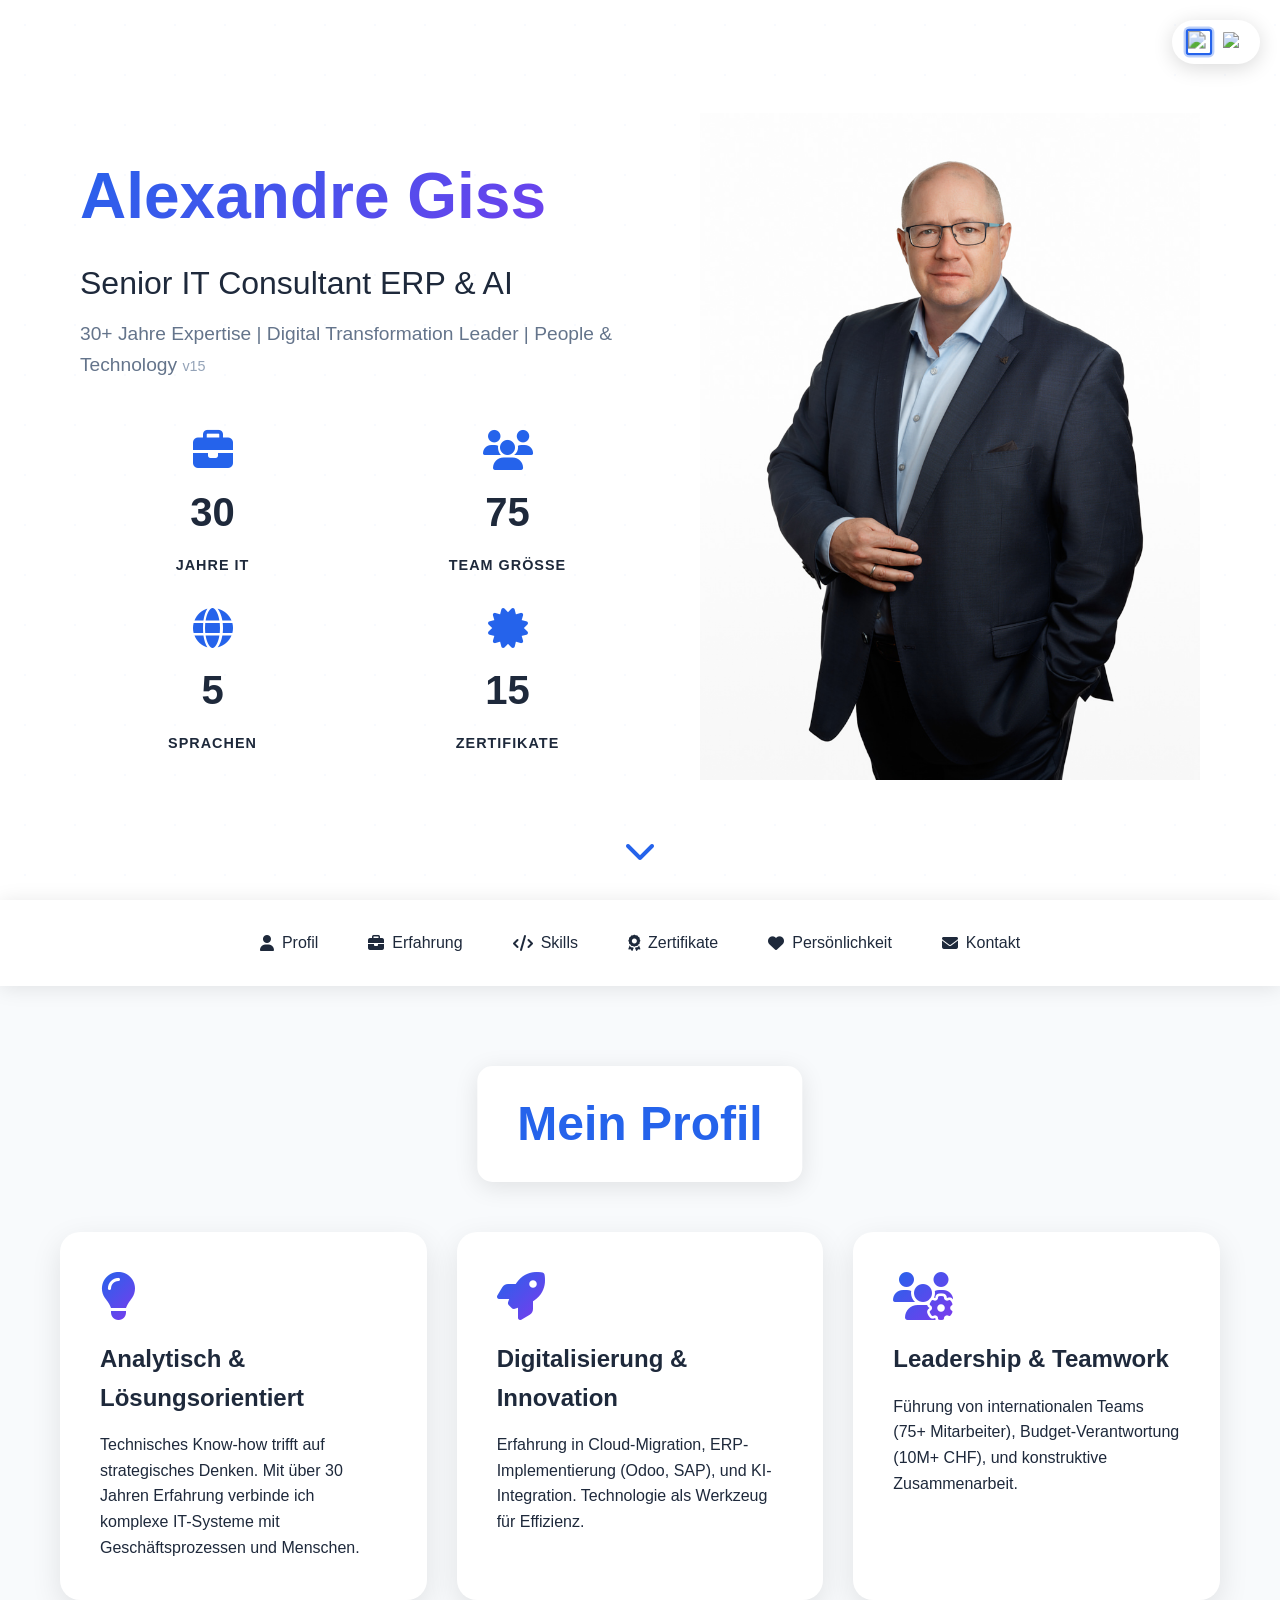
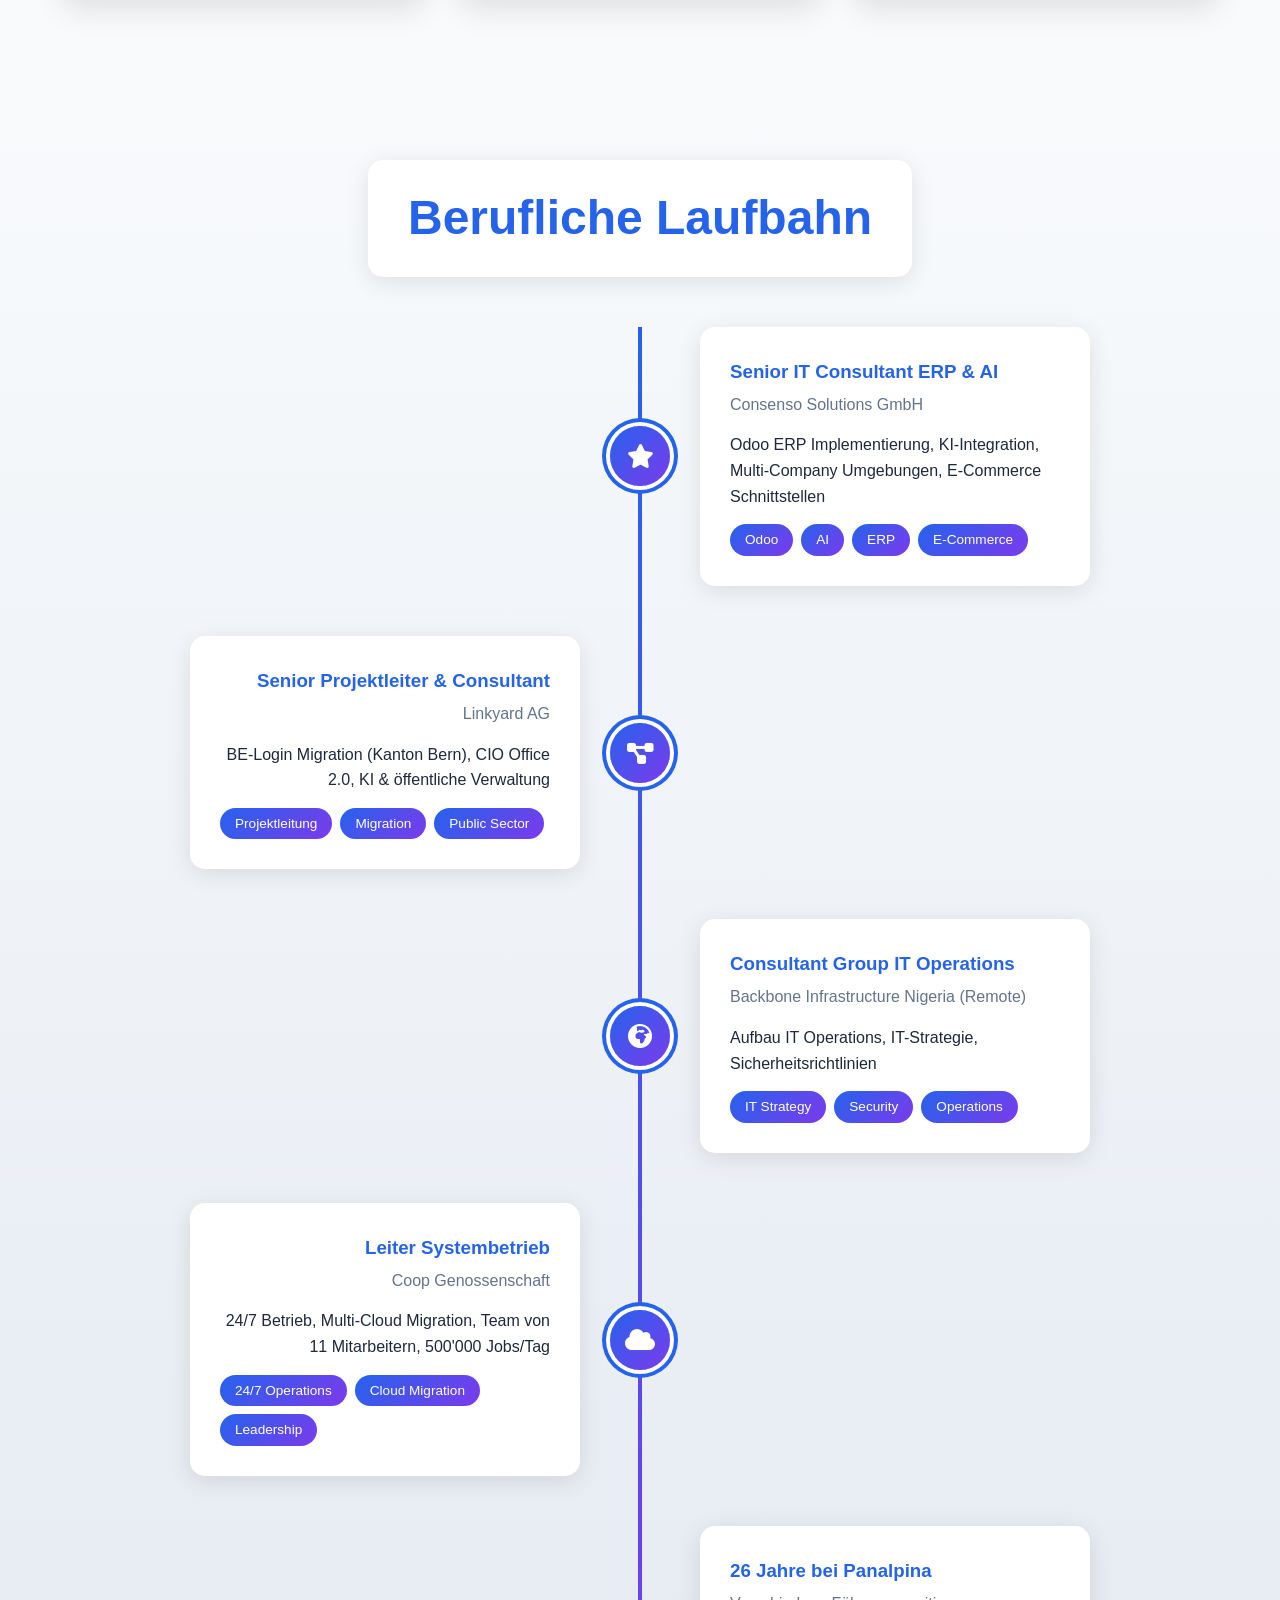
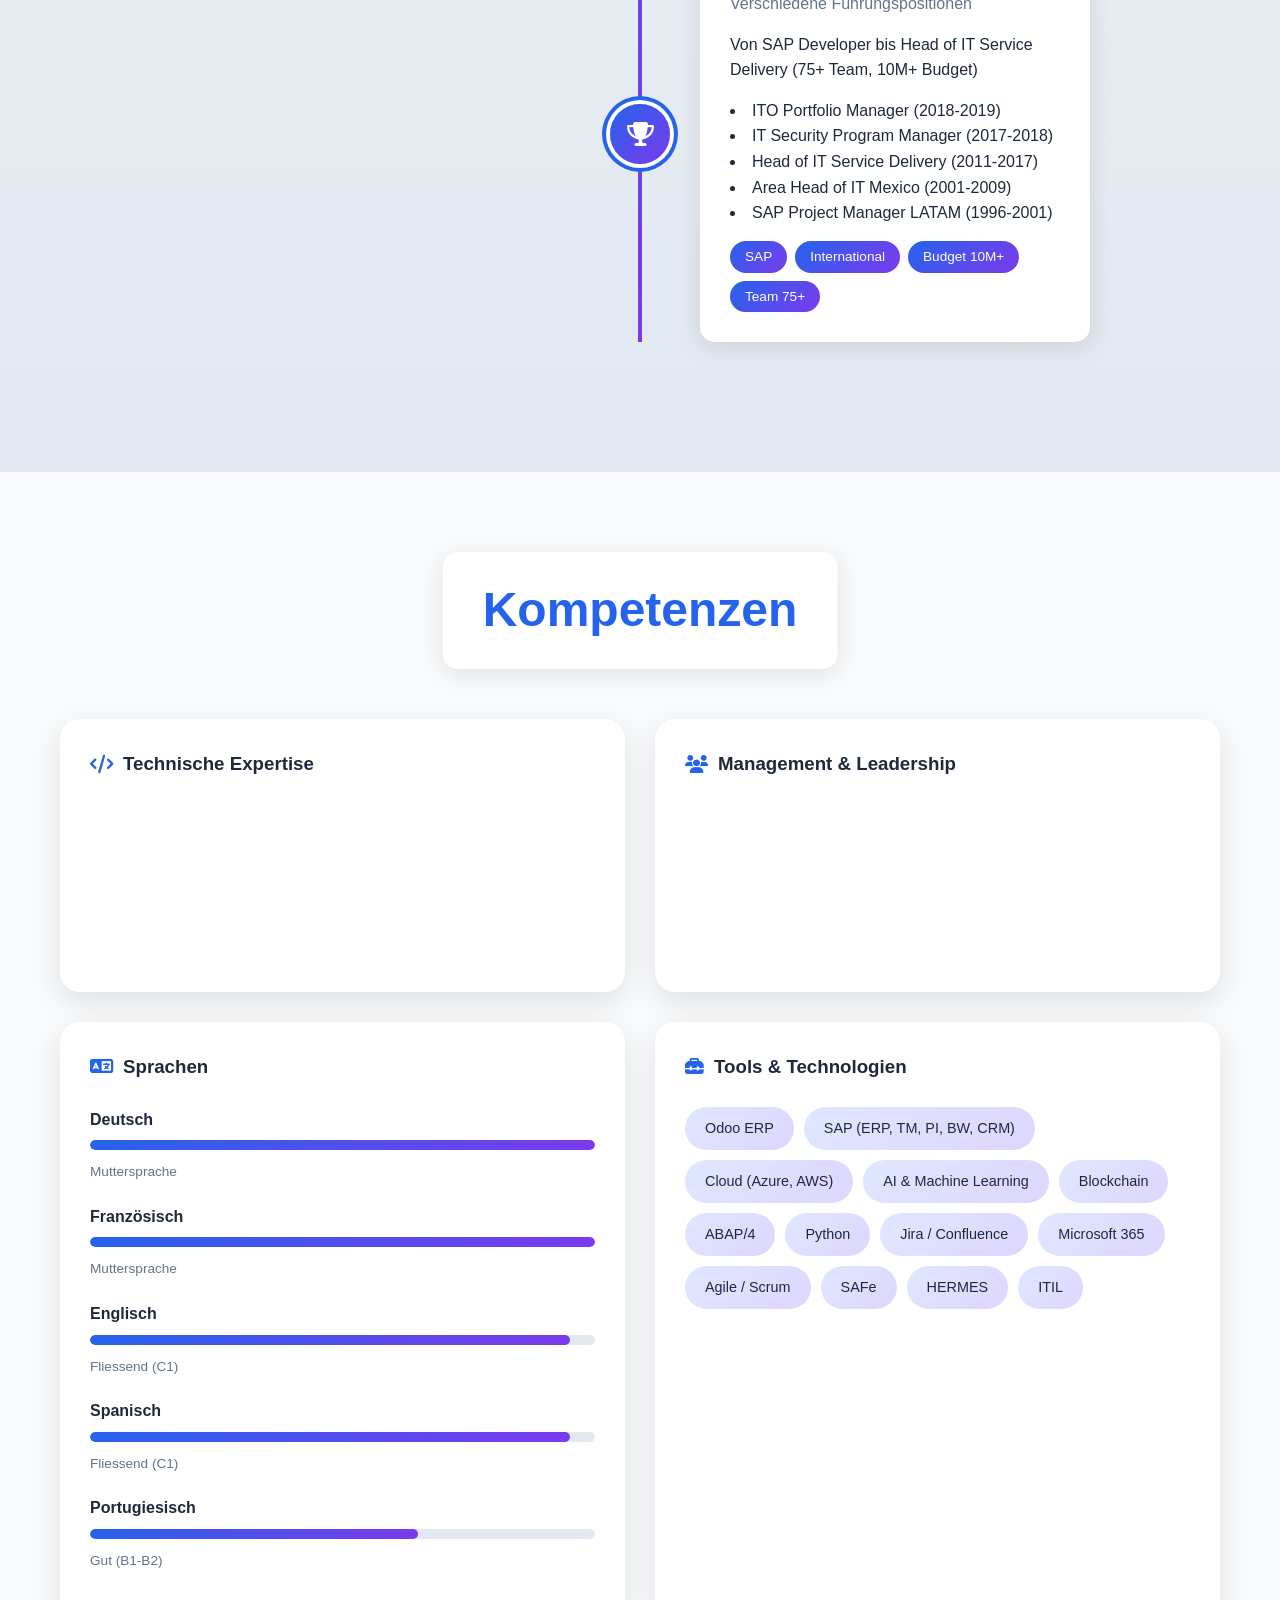
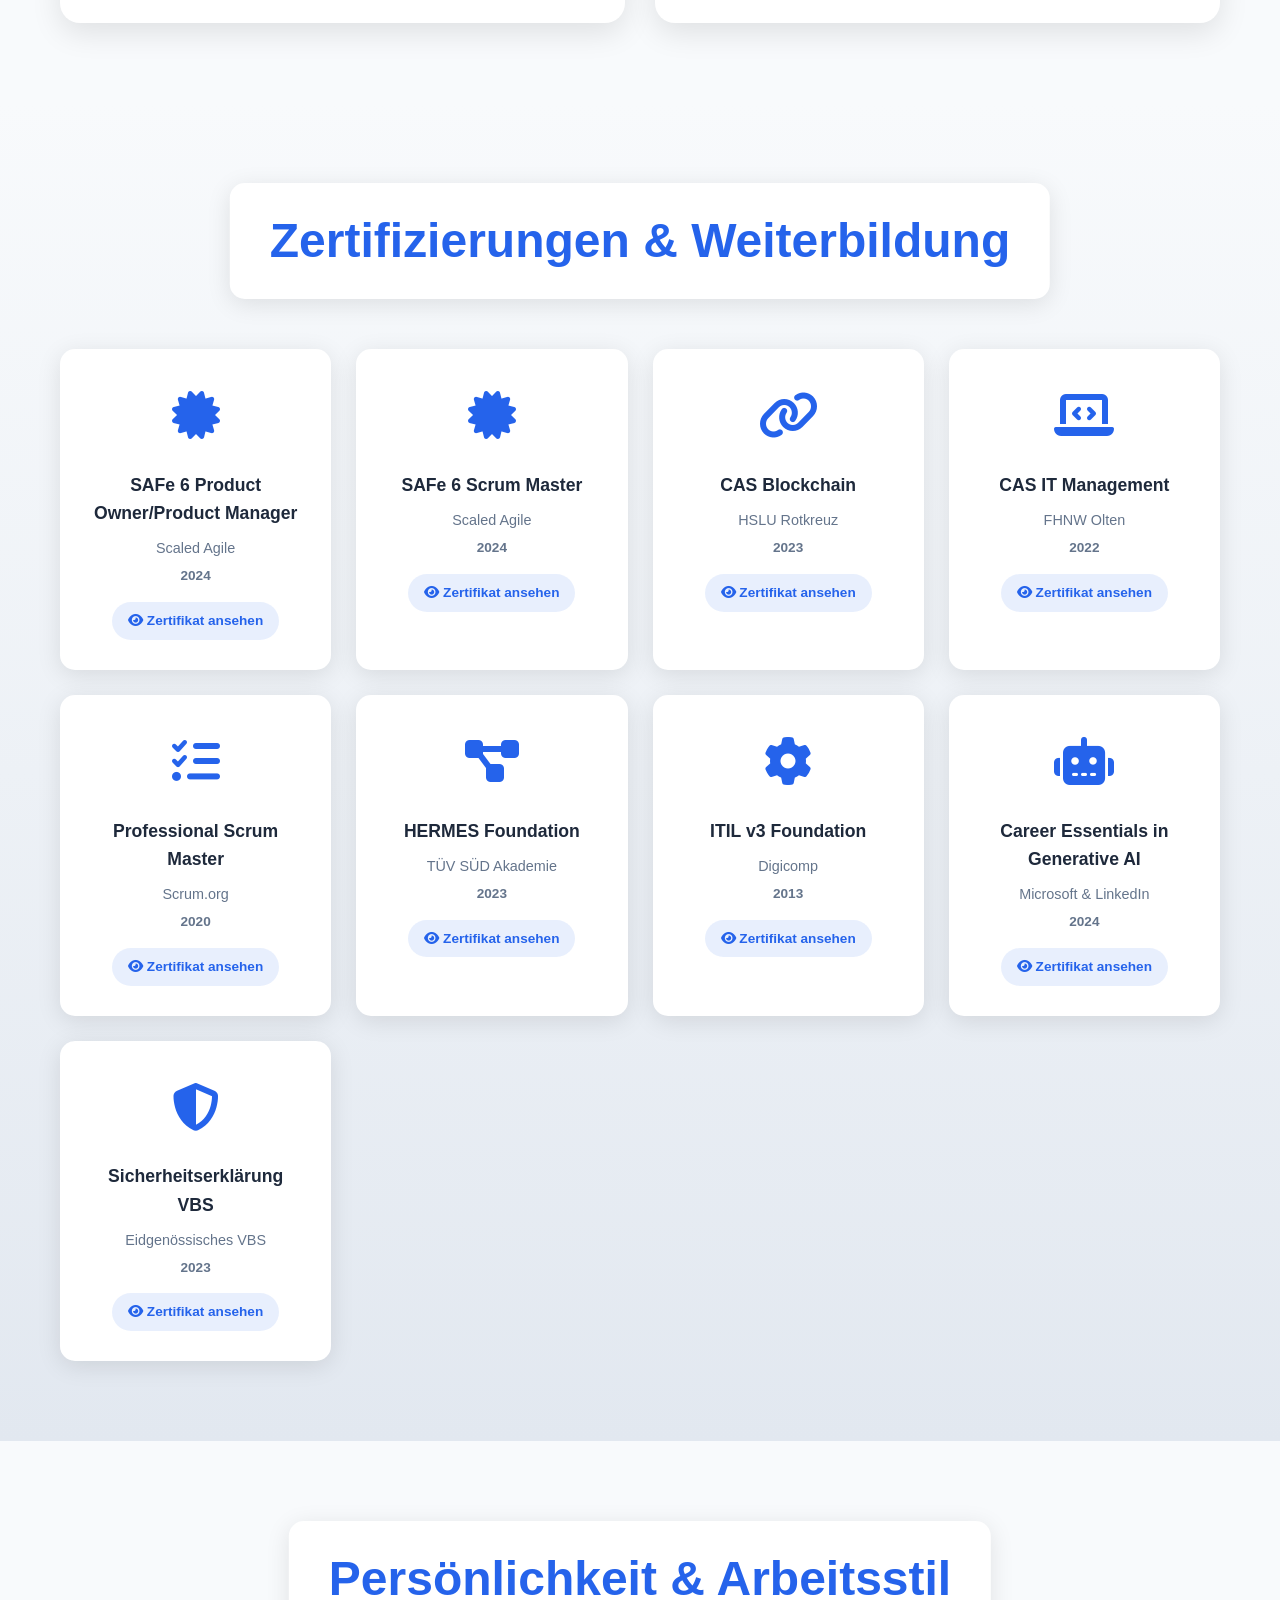
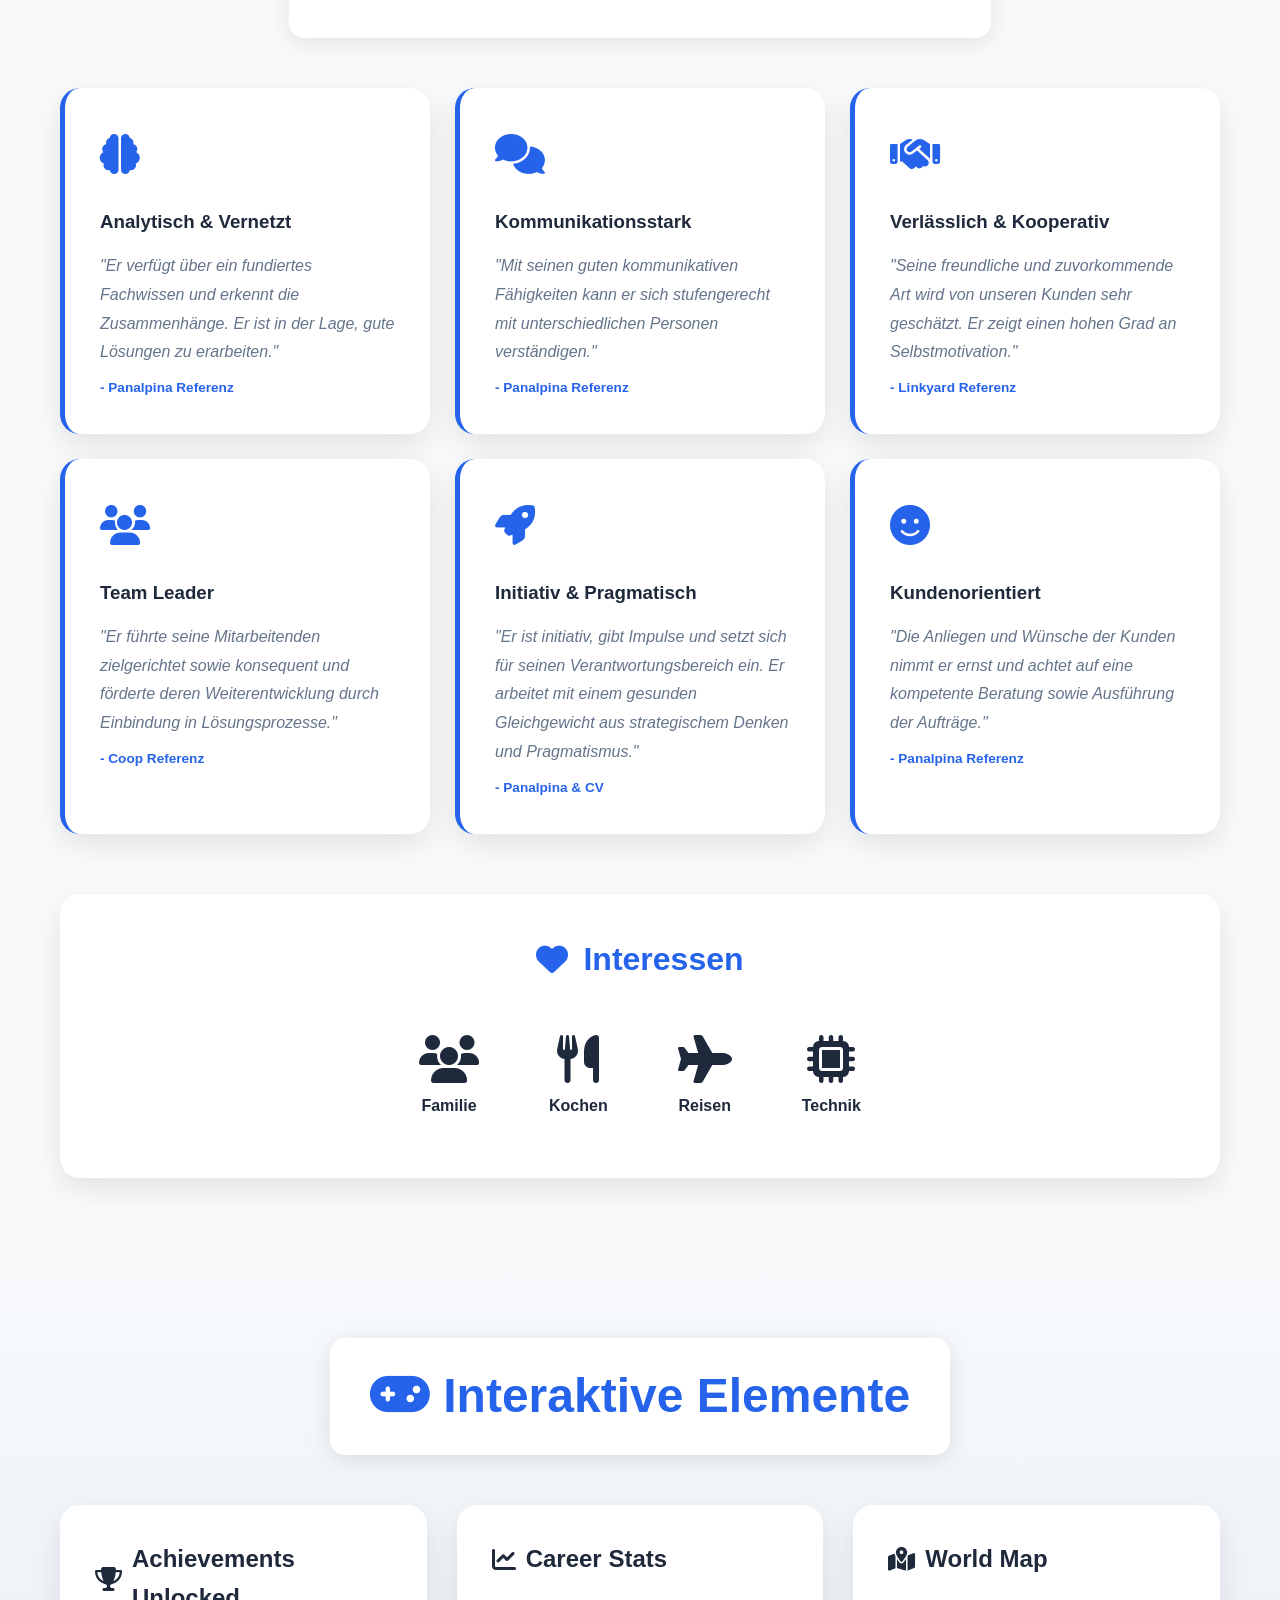
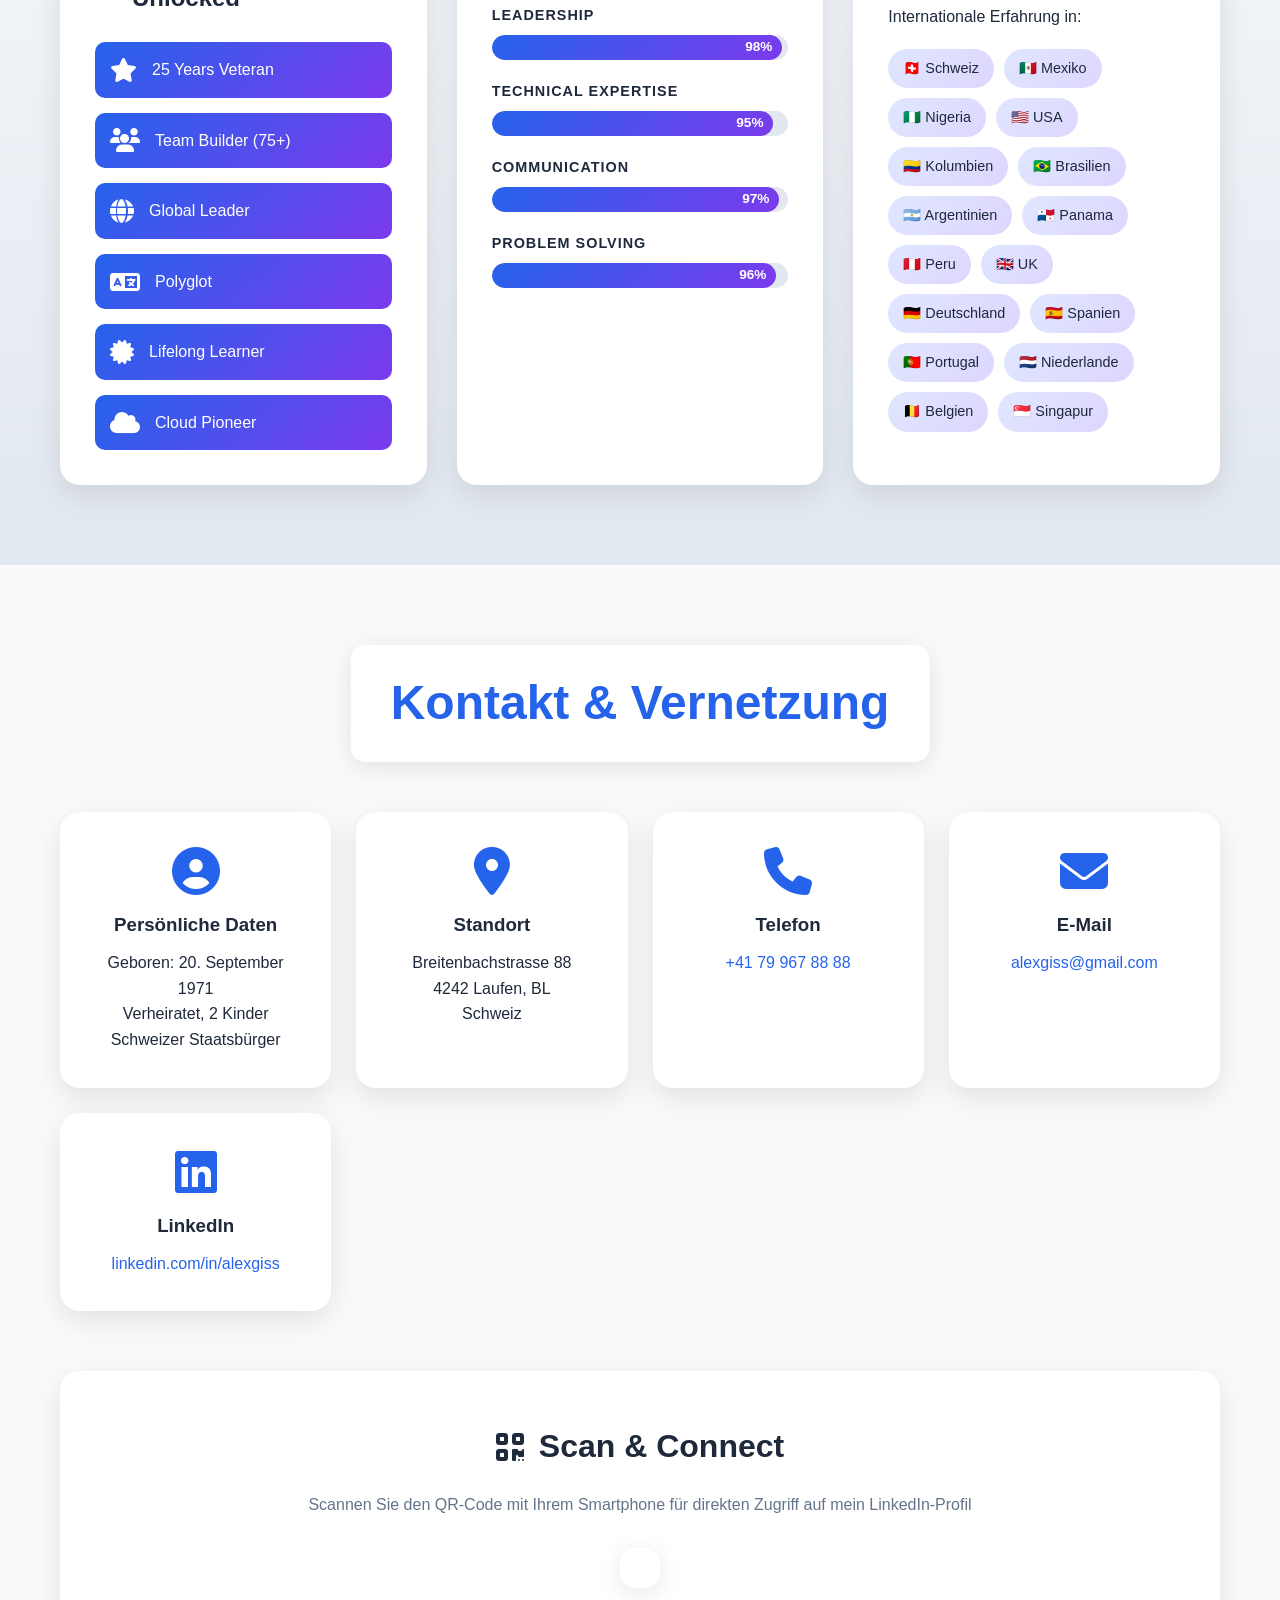
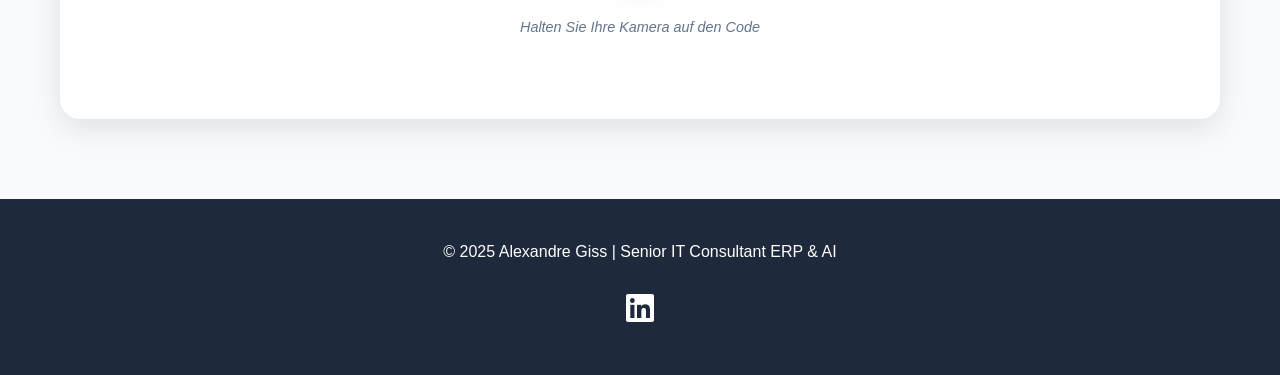
==== index.html @ cb53dcbb "Align certification card styling" ====
<!DOCTYPE html>
<html lang="de">
<head>
    <meta charset="UTF-8">
    <meta name="viewport" content="width=device-width, initial-scale=1.0">
    <title>Alexandre Giss - Senior IT Consultant ERP & AI</title>
    <link rel="stylesheet" href="styles.css">
    <link rel="stylesheet" href="https://cdnjs.cloudflare.com/ajax/libs/font-awesome/6.4.0/css/all.min.css">
    <script src="https://cdn.jsdelivr.net/npm/chart.js@4.4.0/dist/chart.umd.min.js"></script>
    <script src="https://cdnjs.cloudflare.com/ajax/libs/qrcodejs/1.0.0/qrcode.min.js"></script>
</head>
<body>
    <!-- Language Switcher -->
    <div class="language-switcher">
        <img id="lang-de" class="lang-flag active"
             src="https://flagcdn.com/w40/ch.png"
             alt="Deutsch" title="Deutsch" width="24" height="24">
        <img id="lang-en" class="lang-flag"
             src="https://flagcdn.com/w40/gb.png"
             alt="English" title="English" width="24" height="18">
    </div>

    <!-- Hero Section -->
    <section class="hero">
        <div class="hero-content">
            <h1>Alexandre Giss</h1>
            <h2 class="subtitle">Senior IT Consultant ERP & AI</h2>
            <p class="tagline">
                <span data-de="30+ Jahre Expertise | Digital Transformation Leader | People & Technology" data-en="30+ Years of Expertise | Digital Transformation Leader | People & Technology">30+ Jahre Expertise | Digital Transformation Leader | People & Technology</span>
                <span style="color: #94a3b8; font-size: 0.75em; font-weight: 300;">v15</span>
            </p>
            <div class="hero-stats">
                <div class="stat-item">
                    <i class="fas fa-briefcase"></i>
                    <span class="stat-number" data-target="30">30</span>
                    <span class="stat-label" data-de="Jahre IT" data-en="Years in IT">Jahre IT</span>
                </div>
                <div class="stat-item">
                    <i class="fas fa-users"></i>
                    <span class="stat-number" data-target="75">75</span>
                    <span class="stat-label" data-de="Team Größe" data-en="Team Size">Team Größe</span>
                </div>
                <div class="stat-item">
                    <i class="fas fa-globe"></i>
                    <span class="stat-number" data-target="5">5</span>
                    <span class="stat-label" data-de="Sprachen" data-en="Languages">Sprachen</span>
                </div>
                <div class="stat-item">
                    <i class="fas fa-certificate"></i>
                    <span class="stat-number" data-target="15">15</span>
                    <span class="stat-label" data-de="Zertifikate" data-en="Certificates">Zertifikate</span>
                </div>
            </div>
        </div>
        <div class="hero-image">
            <img src="Giss-Alex-1161.jpg" alt="Alexandre Giss" class="profile-photo">
        </div>
        <div class="scroll-indicator">
            <i class="fas fa-chevron-down"></i>
        </div>
    </section>

    <!-- Navigation -->
    <nav class="nav-bar">
        <a href="#about" class="nav-link"><i class="fas fa-user"></i> <span data-de="Profil" data-en="Profile">Profil</span></a>
        <a href="#experience" class="nav-link"><i class="fas fa-briefcase"></i> <span data-de="Erfahrung" data-en="Experience">Erfahrung</span></a>
        <a href="#skills" class="nav-link"><i class="fas fa-code"></i> <span data-de="Skills" data-en="Skills">Skills</span></a>
        <a href="#certifications" class="nav-link"><i class="fas fa-award"></i> <span data-de="Zertifikate" data-en="Certifications">Zertifikate</span></a>
        <a href="#personality" class="nav-link"><i class="fas fa-heart"></i> <span data-de="Persönlichkeit" data-en="Personality">Persönlichkeit</span></a>
        <a href="#contact" class="nav-link"><i class="fas fa-envelope"></i> <span data-de="Kontakt" data-en="Contact">Kontakt</span></a>
    </nav>

    <!-- About Section -->
    <section id="about" class="section">
        <div class="container">
            <h2 class="section-title" data-de="Mein Profil" data-en="My Profile">Mein Profil</h2>
            <div class="about-grid">
                <div class="about-card">
                    <i class="fas fa-lightbulb"></i>
                    <h3 data-de="Analytisch & Lösungsorientiert" data-en="Analytical & Solution-Oriented">Analytisch & Lösungsorientiert</h3>
                    <p data-de="Technisches Know-how trifft auf strategisches Denken. Mit über 30 Jahren Erfahrung verbinde ich komplexe IT-Systeme mit Geschäftsprozessen und Menschen." data-en="Technical expertise meets strategic thinking. With over 30 years of experience, I connect complex IT systems with business processes and people.">Technisches Know-how trifft auf strategisches Denken. Mit über 30 Jahren Erfahrung verbinde ich komplexe IT-Systeme mit Geschäftsprozessen und Menschen.</p>
                </div>
                <div class="about-card">
                    <i class="fas fa-rocket"></i>
                    <h3 data-de="Digitalisierung & Innovation" data-en="Digitalization & Innovation">Digitalisierung & Innovation</h3>
                    <p data-de="Erfahrung in Cloud-Migration, ERP-Implementierung (Odoo, SAP), und KI-Integration. Technologie als Werkzeug für Effizienz." data-en="Experience in cloud migration, ERP implementation (Odoo, SAP), and AI integration. Technology as a tool for efficiency.">Erfahrung in Cloud-Migration, ERP-Implementierung (Odoo, SAP), und KI-Integration. Technologie als Werkzeug für Effizienz.</p>
                </div>
                <div class="about-card">
                    <i class="fas fa-users-cog"></i>
                    <h3 data-de="Leadership & Teamwork" data-en="Leadership & Teamwork">Leadership & Teamwork</h3>
                    <p data-de="Führung von internationalen Teams (75+ Mitarbeiter), Budget-Verantwortung (10M+ CHF), und konstruktive Zusammenarbeit." data-en="Leading international teams (75+ employees), budget responsibility (10M+ CHF), and constructive collaboration.">Führung von internationalen Teams (75+ Mitarbeiter), Budget-Verantwortung (10M+ CHF), und konstruktive Zusammenarbeit.</p>
                </div>
            </div>
        </div>
    </section>

    <!-- Experience Timeline -->
    <section id="experience" class="section bg-alt">
        <div class="container">
            <h2 class="section-title" data-de="Berufliche Laufbahn" data-en="Professional Career">Berufliche Laufbahn</h2>
            <div class="timeline">
                <div class="timeline-item" data-year="2024">
                    <div class="timeline-icon"><i class="fas fa-star"></i></div>
                    <div class="timeline-content">
                        <h3>Senior IT Consultant ERP & AI</h3>
                        <h4>Consenso Solutions GmbH</h4>
                        <p data-de="Odoo ERP Implementierung, KI-Integration, Multi-Company Umgebungen, E-Commerce Schnittstellen" data-en="Odoo ERP implementation, AI integration, multi-company environments, e-commerce interfaces">Odoo ERP Implementierung, KI-Integration, Multi-Company Umgebungen, E-Commerce Schnittstellen</p>
                        <div class="tags">
                            <span class="tag">Odoo</span>
                            <span class="tag">AI</span>
                            <span class="tag">ERP</span>
                            <span class="tag">E-Commerce</span>
                        </div>
                    </div>
                </div>
                <div class="timeline-item" data-year="2023-24">
                    <div class="timeline-icon"><i class="fas fa-project-diagram"></i></div>
                    <div class="timeline-content">
                        <h3 data-de="Senior Projektleiter & Consultant" data-en="Senior Project Manager & Consultant">Senior Projektleiter & Consultant</h3>
                        <h4>Linkyard AG</h4>
                        <p data-de="BE-Login Migration (Kanton Bern), CIO Office 2.0, KI & öffentliche Verwaltung" data-en="BE-Login migration (Canton of Bern), CIO Office 2.0, AI & public administration">BE-Login Migration (Kanton Bern), CIO Office 2.0, KI & öffentliche Verwaltung</p>
                        <div class="tags">
                            <span class="tag" data-de="Projektleitung" data-en="Project Management">Projektleitung</span>
                            <span class="tag">Migration</span>
                            <span class="tag">Public Sector</span>
                        </div>
                    </div>
                </div>
                <div class="timeline-item" data-year="2022-23">
                    <div class="timeline-icon"><i class="fas fa-globe-africa"></i></div>
                    <div class="timeline-content">
                        <h3>Consultant Group IT Operations</h3>
                        <h4>Backbone Infrastructure Nigeria (Remote)</h4>
                        <p data-de="Aufbau IT Operations, IT-Strategie, Sicherheitsrichtlinien" data-en="Building IT operations, IT strategy, security policies">Aufbau IT Operations, IT-Strategie, Sicherheitsrichtlinien</p>
                        <div class="tags">
                            <span class="tag">IT Strategy</span>
                            <span class="tag">Security</span>
                            <span class="tag">Operations</span>
                        </div>
                    </div>
                </div>
                <div class="timeline-item" data-year="2021-22">
                    <div class="timeline-icon"><i class="fas fa-cloud"></i></div>
                    <div class="timeline-content">
                        <h3 data-de="Leiter Systembetrieb" data-en="Head of System Operations">Leiter Systembetrieb</h3>
                        <h4>Coop Genossenschaft</h4>
                        <p data-de="24/7 Betrieb, Multi-Cloud Migration, Team von 11 Mitarbeitern, 500'000 Jobs/Tag" data-en="24/7 operations, multi-cloud migration, team of 11 employees, 500,000 jobs/day">24/7 Betrieb, Multi-Cloud Migration, Team von 11 Mitarbeitern, 500'000 Jobs/Tag</p>
                        <div class="tags">
                            <span class="tag">24/7 Operations</span>
                            <span class="tag">Cloud Migration</span>
                            <span class="tag">Leadership</span>
                        </div>
                    </div>
                </div>
                <div class="timeline-item" data-year="1993-2019">
                    <div class="timeline-icon"><i class="fas fa-trophy"></i></div>
                    <div class="timeline-content">
                        <h3 data-de="26 Jahre bei Panalpina" data-en="26 Years at Panalpina">26 Jahre bei Panalpina</h3>
                        <h4 data-de="Verschiedene Führungspositionen" data-en="Various Leadership Positions">Verschiedene Führungspositionen</h4>
                        <p data-de="Von SAP Developer bis Head of IT Service Delivery (75+ Team, 10M+ Budget)" data-en="From SAP Developer to Head of IT Service Delivery (75+ team, 10M+ budget)">Von SAP Developer bis Head of IT Service Delivery (75+ Team, 10M+ Budget)</p>
                        <ul class="experience-list">
                            <li>ITO Portfolio Manager (2018-2019)</li>
                            <li>IT Security Program Manager (2017-2018)</li>
                            <li>Head of IT Service Delivery (2011-2017)</li>
                            <li>Area Head of IT Mexico (2001-2009)</li>
                            <li>SAP Project Manager LATAM (1996-2001)</li>
                        </ul>
                        <div class="tags">
                            <span class="tag">SAP</span>
                            <span class="tag">International</span>
                            <span class="tag">Budget 10M+</span>
                            <span class="tag">Team 75+</span>
                        </div>
                    </div>
                </div>
            </div>
        </div>
    </section>

    <!-- Skills Section -->
    <section id="skills" class="section">
        <div class="container">
            <h2 class="section-title" data-de="Kompetenzen" data-en="Skills & Competencies">Kompetenzen</h2>
            <div class="skills-grid">
                <!-- Technical Skills Chart -->
                <div class="skill-chart-container">
                    <h3><i class="fas fa-code"></i> <span data-de="Technische Expertise" data-en="Technical Expertise">Technische Expertise</span></h3>
                    <canvas id="technicalSkillsChart"></canvas>
                </div>

                <!-- Management Skills Chart -->
                <div class="skill-chart-container">
                    <h3><i class="fas fa-users"></i> <span data-de="Management & Leadership" data-en="Management & Leadership">Management & Leadership</span></h3>
                    <canvas id="managementSkillsChart"></canvas>
                </div>

                <!-- Languages -->
                <div class="skill-card">
                    <h3><i class="fas fa-language"></i> <span data-de="Sprachen" data-en="Languages">Sprachen</span></h3>
                    <div class="language-bars">
                        <div class="language-item">
                            <span class="lang-name" data-de="Deutsch" data-en="German">Deutsch</span>
                            <div class="lang-bar">
                                <div class="lang-fill" style="width: 100%"></div>
                            </div>
                            <span class="lang-level" data-de="Muttersprache" data-en="Native">Muttersprache</span>
                        </div>
                        <div class="language-item">
                            <span class="lang-name" data-de="Französisch" data-en="French">Französisch</span>
                            <div class="lang-bar">
                                <div class="lang-fill" style="width: 100%"></div>
                            </div>
                            <span class="lang-level" data-de="Muttersprache" data-en="Native">Muttersprache</span>
                        </div>
                        <div class="language-item">
                            <span class="lang-name" data-de="Englisch" data-en="English">Englisch</span>
                            <div class="lang-bar">
                                <div class="lang-fill" style="width: 95%"></div>
                            </div>
                            <span class="lang-level" data-de="Fliessend (C1)" data-en="Fluent (C1)">Fliessend (C1)</span>
                        </div>
                        <div class="language-item">
                            <span class="lang-name" data-de="Spanisch" data-en="Spanish">Spanisch</span>
                            <div class="lang-bar">
                                <div class="lang-fill" style="width: 95%"></div>
                            </div>
                            <span class="lang-level" data-de="Fliessend (C1)" data-en="Fluent (C1)">Fliessend (C1)</span>
                        </div>
                        <div class="language-item">
                            <span class="lang-name" data-de="Portugiesisch" data-en="Portuguese">Portugiesisch</span>
                            <div class="lang-bar">
                                <div class="lang-fill" style="width: 65%"></div>
                            </div>
                            <span class="lang-level" data-de="Gut (B1-B2)" data-en="Good (B1-B2)">Gut (B1-B2)</span>
                        </div>
                    </div>
                </div>

                <!-- Tools & Technologies -->
                <div class="skill-card">
                    <h3><i class="fas fa-toolbox"></i> <span data-de="Tools & Technologien" data-en="Tools & Technologies">Tools & Technologien</span></h3>
                    <div class="tech-tags">
                        <span class="tech-tag">Odoo ERP</span>
                        <span class="tech-tag">SAP (ERP, TM, PI, BW, CRM)</span>
                        <span class="tech-tag">Cloud (Azure, AWS)</span>
                        <span class="tech-tag">AI & Machine Learning</span>
                        <span class="tech-tag">Blockchain</span>
                        <span class="tech-tag">ABAP/4</span>
                        <span class="tech-tag">Python</span>
                        <span class="tech-tag">Jira / Confluence</span>
                        <span class="tech-tag">Microsoft 365</span>
                        <span class="tech-tag">Agile / Scrum</span>
                        <span class="tech-tag">SAFe</span>
                        <span class="tech-tag">HERMES</span>
                        <span class="tech-tag">ITIL</span>
                    </div>
                </div>
            </div>
        </div>
    </section>

    <!-- Certifications Section -->
    <section id="certifications" class="section bg-alt">
        <div class="container">
            <h2 class="section-title" data-de="Zertifizierungen & Weiterbildung" data-en="Certifications & Training">Zertifizierungen & Weiterbildung</h2>
            <div class="cert-grid">
                <a href="Zert_und_Diplome_2024-04.pdf#page=1" target="_blank" class="cert-card">
                    <div class="cert-icon"><i class="fas fa-certificate"></i></div>
                    <h3>SAFe 6 Product Owner/Product Manager</h3>
                    <p class="cert-org">Scaled Agile</p>
                    <p class="cert-date">2024</p>
                    <div class="cert-view"><i class="fas fa-eye"></i> <span data-de="Zertifikat ansehen" data-en="View Certificate">Zertifikat ansehen</span></div>
                </a>
                <a href="Zert_und_Diplome_2024-04.pdf#page=2" target="_blank" class="cert-card">
                    <div class="cert-icon"><i class="fas fa-certificate"></i></div>
                    <h3>SAFe 6 Scrum Master</h3>
                    <p class="cert-org">Scaled Agile</p>
                    <p class="cert-date">2024</p>
                    <div class="cert-view"><i class="fas fa-eye"></i> <span data-de="Zertifikat ansehen" data-en="View Certificate">Zertifikat ansehen</span></div>
                </a>
                <a href="Zert_und_Diplome_2024-04.pdf#page=5" target="_blank" class="cert-card">
                    <div class="cert-icon"><i class="fas fa-link"></i></div>
                    <h3>CAS Blockchain</h3>
                    <p class="cert-org">HSLU Rotkreuz</p>
                    <p class="cert-date">2023</p>
                    <div class="cert-view"><i class="fas fa-eye"></i> <span data-de="Zertifikat ansehen" data-en="View Certificate">Zertifikat ansehen</span></div>
                </a>
                <a href="Zert_und_Diplome_2024-04.pdf#page=7" target="_blank" class="cert-card">
                    <div class="cert-icon"><i class="fas fa-laptop-code"></i></div>
                    <h3>CAS IT Management</h3>
                    <p class="cert-org">FHNW Olten</p>
                    <p class="cert-date">2022</p>
                    <div class="cert-view"><i class="fas fa-eye"></i> <span data-de="Zertifikat ansehen" data-en="View Certificate">Zertifikat ansehen</span></div>
                </a>
                <a href="Zert_und_Diplome_2024-04.pdf#page=9" target="_blank" class="cert-card">
                    <div class="cert-icon"><i class="fas fa-tasks"></i></div>
                    <h3>Professional Scrum Master</h3>
                    <p class="cert-org">Scrum.org</p>
                    <p class="cert-date">2020</p>
                    <div class="cert-view"><i class="fas fa-eye"></i> <span data-de="Zertifikat ansehen" data-en="View Certificate">Zertifikat ansehen</span></div>
                </a>
                <a href="Zert_und_Diplome_2024-04.pdf#page=4" target="_blank" class="cert-card">
                    <div class="cert-icon"><i class="fas fa-project-diagram"></i></div>
                    <h3>HERMES Foundation</h3>
                    <p class="cert-org">TÜV SÜD Akademie</p>
                    <p class="cert-date">2023</p>
                    <div class="cert-view"><i class="fas fa-eye"></i> <span data-de="Zertifikat ansehen" data-en="View Certificate">Zertifikat ansehen</span></div>
                </a>
                <a href="Zert_und_Diplome_2024-04.pdf#page=10" target="_blank" class="cert-card">
                    <div class="cert-icon"><i class="fas fa-cog"></i></div>
                    <h3>ITIL v3 Foundation</h3>
                    <p class="cert-org">Digicomp</p>
                    <p class="cert-date">2013</p>
                    <div class="cert-view"><i class="fas fa-eye"></i> <span data-de="Zertifikat ansehen" data-en="View Certificate">Zertifikat ansehen</span></div>
                </a>
                <a href="Zert_und_Diplome_2024-04.pdf#page=15" target="_blank" class="cert-card">
                    <div class="cert-icon"><i class="fas fa-robot"></i></div>
                    <h3>Career Essentials in Generative AI</h3>
                    <p class="cert-org">Microsoft & LinkedIn</p>
                    <p class="cert-date">2024</p>
                    <div class="cert-view"><i class="fas fa-eye"></i> <span data-de="Zertifikat ansehen" data-en="View Certificate">Zertifikat ansehen</span></div>
                </a>
                <a href="Zert_und_Diplome_2024-04.pdf#page=3" target="_blank" class="cert-card">
                    <div class="cert-icon"><i class="fas fa-shield-alt"></i></div>
                    <h3 data-de="Sicherheitserklärung VBS" data-en="Security Clearance DDPS">Sicherheitserklärung VBS</h3>
                    <p class="cert-org" data-de="Eidgenössisches VBS" data-en="Federal DDPS">Eidgenössisches VBS</p>
                    <p class="cert-date">2023</p>
                    <div class="cert-view"><i class="fas fa-eye"></i> <span data-de="Zertifikat ansehen" data-en="View Certificate">Zertifikat ansehen</span></div>
                </a>
            </div>
        </div>
    </section>

    <!-- Personality Section -->
    <section id="personality" class="section">
        <div class="container">
            <h2 class="section-title" data-de="Persönlichkeit & Arbeitsstil" data-en="Personality & Work Style">Persönlichkeit & Arbeitsstil</h2>
            <div class="personality-grid">
                <div class="personality-card">
                    <div class="personality-icon">
                        <i class="fas fa-brain"></i>
                    </div>
                    <h3 data-de="Analytisch & Vernetzt" data-en="Analytical & Connected">Analytisch & Vernetzt</h3>
                    <p data-de="&quot;Er verfügt über ein fundiertes Fachwissen und erkennt die Zusammenhänge. Er ist in der Lage, gute Lösungen zu erarbeiten.&quot;" data-en="&quot;He has sound expertise and recognizes the connections. He is able to develop good solutions.&quot;">"Er verfügt über ein fundiertes Fachwissen und erkennt die Zusammenhänge. Er ist in der Lage, gute Lösungen zu erarbeiten."</p>
                    <span class="quote-source" data-de="- Panalpina Referenz" data-en="- Panalpina Reference">- Panalpina Referenz</span>
                </div>
                <div class="personality-card">
                    <div class="personality-icon">
                        <i class="fas fa-comments"></i>
                    </div>
                    <h3 data-de="Kommunikationsstark" data-en="Strong Communicator">Kommunikationsstark</h3>
                    <p data-de="&quot;Mit seinen guten kommunikativen Fähigkeiten kann er sich stufengerecht mit unterschiedlichen Personen verständigen.&quot;" data-en="&quot;With his good communication skills, he can communicate appropriately with different people at all levels.&quot;">"Mit seinen guten kommunikativen Fähigkeiten kann er sich stufengerecht mit unterschiedlichen Personen verständigen."</p>
                    <span class="quote-source" data-de="- Panalpina Referenz" data-en="- Panalpina Reference">- Panalpina Referenz</span>
                </div>
                <div class="personality-card">
                    <div class="personality-icon">
                        <i class="fas fa-handshake"></i>
                    </div>
                    <h3 data-de="Verlässlich & Kooperativ" data-en="Reliable & Cooperative">Verlässlich & Kooperativ</h3>
                    <p data-de="&quot;Seine freundliche und zuvorkommende Art wird von unseren Kunden sehr geschätzt. Er zeigt einen hohen Grad an Selbstmotivation.&quot;" data-en="&quot;His friendly and courteous manner is highly appreciated by our customers. He shows a high degree of self-motivation.&quot;">"Seine freundliche und zuvorkommende Art wird von unseren Kunden sehr geschätzt. Er zeigt einen hohen Grad an Selbstmotivation."</p>
                    <span class="quote-source" data-de="- Linkyard Referenz" data-en="- Linkyard Reference">- Linkyard Referenz</span>
                </div>
                <div class="personality-card">
                    <div class="personality-icon">
                        <i class="fas fa-users"></i>
                    </div>
                    <h3>Team Leader</h3>
                    <p data-de="&quot;Er führte seine Mitarbeitenden zielgerichtet sowie konsequent und förderte deren Weiterentwicklung durch Einbindung in Lösungsprozesse.&quot;" data-en="&quot;He led his employees in a focused and consistent manner and promoted their development by involving them in solution processes.&quot;">"Er führte seine Mitarbeitenden zielgerichtet sowie konsequent und förderte deren Weiterentwicklung durch Einbindung in Lösungsprozesse."</p>
                    <span class="quote-source" data-de="- Coop Referenz" data-en="- Coop Reference">- Coop Referenz</span>
                </div>
                <div class="personality-card">
                    <div class="personality-icon">
                        <i class="fas fa-rocket"></i>
                    </div>
                    <h3 data-de="Initiativ & Pragmatisch" data-en="Proactive & Pragmatic">Initiativ & Pragmatisch</h3>
                    <p data-de="&quot;Er ist initiativ, gibt Impulse und setzt sich für seinen Verantwortungsbereich ein. Er arbeitet mit einem gesunden Gleichgewicht aus strategischem Denken und Pragmatismus.&quot;" data-en="&quot;He is proactive, provides impulses and is committed to his area of responsibility. He works with a healthy balance of strategic thinking and pragmatism.&quot;">"Er ist initiativ, gibt Impulse und setzt sich für seinen Verantwortungsbereich ein. Er arbeitet mit einem gesunden Gleichgewicht aus strategischem Denken und Pragmatismus."</p>
                    <span class="quote-source" data-de="- Panalpina & CV" data-en="- Panalpina & CV">- Panalpina & CV</span>
                </div>
                <div class="personality-card">
                    <div class="personality-icon">
                        <i class="fas fa-smile"></i>
                    </div>
                    <h3 data-de="Kundenorientiert" data-en="Customer-Oriented">Kundenorientiert</h3>
                    <p data-de="&quot;Die Anliegen und Wünsche der Kunden nimmt er ernst und achtet auf eine kompetente Beratung sowie Ausführung der Aufträge.&quot;" data-en="&quot;He takes customers' concerns and wishes seriously and ensures competent advice and execution of orders.&quot;">"Die Anliegen und Wünsche der Kunden nimmt er ernst und achtet auf eine kompetente Beratung sowie Ausführung der Aufträge."</p>
                    <span class="quote-source" data-de="- Panalpina Referenz" data-en="- Panalpina Reference">- Panalpina Referenz</span>
                </div>
            </div>

            <!-- Interests -->
            <div class="interests-section">
                <h3><i class="fas fa-heart"></i> <span data-de="Interessen" data-en="Interests">Interessen</span></h3>
                <div class="interests">
                    <div class="interest-item">
                        <i class="fas fa-users"></i>
                        <span data-de="Familie" data-en="Family">Familie</span>
                    </div>
                    <div class="interest-item">
                        <i class="fas fa-utensils"></i>
                        <span data-de="Kochen" data-en="Cooking">Kochen</span>
                    </div>
                    <div class="interest-item">
                        <i class="fas fa-plane"></i>
                        <span data-de="Reisen" data-en="Travel">Reisen</span>
                    </div>
                    <div class="interest-item">
                        <i class="fas fa-microchip"></i>
                        <span data-de="Technik" data-en="Technology">Technik</span>
                    </div>
                </div>
            </div>
        </div>
    </section>

    <!-- Gamification Section -->
    <section id="gamification" class="section bg-alt">
        <div class="container">
            <h2 class="section-title"><i class="fas fa-gamepad"></i> <span data-de="Interaktive Elemente" data-en="Interactive Elements">Interaktive Elemente</span></h2>
            <div class="gamification-grid">
                <div class="game-card">
                    <h3><i class="fas fa-trophy"></i> Achievements Unlocked</h3>
                    <div class="achievements">
                        <div class="achievement">
                            <i class="fas fa-star"></i>
                            <span>25 Years Veteran</span>
                        </div>
                        <div class="achievement">
                            <i class="fas fa-users"></i>
                            <span>Team Builder (75+)</span>
                        </div>
                        <div class="achievement">
                            <i class="fas fa-globe"></i>
                            <span>Global Leader</span>
                        </div>
                        <div class="achievement">
                            <i class="fas fa-language"></i>
                            <span>Polyglot</span>
                        </div>
                        <div class="achievement">
                            <i class="fas fa-certificate"></i>
                            <span>Lifelong Learner</span>
                        </div>
                        <div class="achievement">
                            <i class="fas fa-cloud"></i>
                            <span>Cloud Pioneer</span>
                        </div>
                    </div>
                </div>

                <div class="game-card">
                    <h3><i class="fas fa-chart-line"></i> Career Stats</h3>
                    <div class="career-stats">
                        <div class="stat-bar">
                            <span class="stat-label">Leadership</span>
                            <div class="stat-progress">
                                <div class="stat-fill" style="width: 98%" data-value="98"></div>
                            </div>
                        </div>
                        <div class="stat-bar">
                            <span class="stat-label">Technical Expertise</span>
                            <div class="stat-progress">
                                <div class="stat-fill" style="width: 95%" data-value="95"></div>
                            </div>
                        </div>
                        <div class="stat-bar">
                            <span class="stat-label">Communication</span>
                            <div class="stat-progress">
                                <div class="stat-fill" style="width: 97%" data-value="97"></div>
                            </div>
                        </div>
                        <div class="stat-bar">
                            <span class="stat-label">Problem Solving</span>
                            <div class="stat-progress">
                                <div class="stat-fill" style="width: 96%" data-value="96"></div>
                            </div>
                        </div>
                    </div>
                </div>

                <div class="game-card">
                    <h3><i class="fas fa-map-marked-alt"></i> <span data-de="World Map" data-en="World Map">World Map</span></h3>
                    <p data-de="Internationale Erfahrung in:" data-en="International Experience in:">Internationale Erfahrung in:</p>
                    <div class="countries">
                        <span class="country-badge" data-de="🇨🇭 Schweiz" data-en="🇨🇭 Switzerland">🇨🇭 Schweiz</span>
                        <span class="country-badge" data-de="🇲🇽 Mexiko" data-en="🇲🇽 Mexico">🇲🇽 Mexiko</span>
                        <span class="country-badge">🇳🇬 Nigeria</span>
                        <span class="country-badge">🇺🇸 USA</span>
                        <span class="country-badge" data-de="🇨🇴 Kolumbien" data-en="🇨🇴 Colombia">🇨🇴 Kolumbien</span>
                        <span class="country-badge" data-de="🇧🇷 Brasilien" data-en="🇧🇷 Brazil">🇧🇷 Brasilien</span>
                        <span class="country-badge" data-de="🇦🇷 Argentinien" data-en="🇦🇷 Argentina">🇦🇷 Argentinien</span>
                        <span class="country-badge">🇵🇦 Panama</span>
                        <span class="country-badge">🇵🇪 Peru</span>
                        <span class="country-badge">🇬🇧 UK</span>
                        <span class="country-badge" data-de="🇩🇪 Deutschland" data-en="🇩🇪 Germany">🇩🇪 Deutschland</span>
                        <span class="country-badge" data-de="🇪🇸 Spanien" data-en="🇪🇸 Spain">🇪🇸 Spanien</span>
                        <span class="country-badge">🇵🇹 Portugal</span>
                        <span class="country-badge" data-de="🇳🇱 Niederlande" data-en="🇳🇱 Netherlands">🇳🇱 Niederlande</span>
                        <span class="country-badge" data-de="🇧🇪 Belgien" data-en="🇧🇪 Belgium">🇧🇪 Belgien</span>
                        <span class="country-badge" data-de="🇸🇬 Singapur" data-en="🇸🇬 Singapore">🇸🇬 Singapur</span>
                    </div>
                </div>
            </div>
        </div>
    </section>

    <!-- Contact Section -->
    <section id="contact" class="section">
        <div class="container">
            <h2 class="section-title" data-de="Kontakt & Vernetzung" data-en="Contact & Networking">Kontakt & Vernetzung</h2>
            <div class="contact-grid">
                <div class="contact-card">
                    <i class="fas fa-user-circle"></i>
                    <h3 data-de="Persönliche Daten" data-en="Personal Information">Persönliche Daten</h3>
                    <p><span data-de="Geboren: 20. September 1971" data-en="Born: September 20, 1971">Geboren: 20. September 1971</span><br><span data-de="Verheiratet, 2 Kinder" data-en="Married, 2 children">Verheiratet, 2 Kinder</span><br><span data-de="Schweizer Staatsbürger" data-en="Swiss Citizen">Schweizer Staatsbürger</span></p>
                </div>
                <div class="contact-card">
                    <i class="fas fa-map-marker-alt"></i>
                    <h3 data-de="Standort" data-en="Location">Standort</h3>
                    <p>Breitenbachstrasse 88<br>4242 Laufen, BL<br><span data-de="Schweiz" data-en="Switzerland">Schweiz</span></p>
                </div>
                <div class="contact-card">
                    <i class="fas fa-phone"></i>
                    <h3 data-de="Telefon" data-en="Phone">Telefon</h3>
                    <p><a href="tel:+41799678888">+41 79 967 88 88</a></p>
                </div>
                <div class="contact-card">
                    <i class="fas fa-envelope"></i>
                    <h3>E-Mail</h3>
                    <p><a href="mailto:alexgiss@gmail.com">alexgiss@gmail.com</a></p>
                </div>
                <div class="contact-card">
                    <i class="fab fa-linkedin"></i>
                    <h3>LinkedIn</h3>
                    <p><a href="https://www.linkedin.com/in/alexgiss/" target="_blank">linkedin.com/in/alexgiss</a></p>
                </div>
            </div>

            <!-- QR Code Section -->
            <div class="qr-section">
                <h3><i class="fas fa-qrcode"></i> <span data-de="Scan & Connect" data-en="Scan & Connect">Scan & Connect</span></h3>
                <p data-de="Scannen Sie den QR-Code mit Ihrem Smartphone für direkten Zugriff auf mein LinkedIn-Profil" data-en="Scan the QR code with your smartphone for direct access to my LinkedIn profile">Scannen Sie den QR-Code mit Ihrem Smartphone für direkten Zugriff auf mein LinkedIn-Profil</p>
                <div id="qrcode"></div>
                <p class="qr-hint" data-de="Halten Sie Ihre Kamera auf den Code" data-en="Point your camera at the code">Halten Sie Ihre Kamera auf den Code</p>
            </div>
        </div>
    </section>

    <!-- Footer -->
    <footer class="footer">
        <div class="container">
            <p>&copy; 2025 Alexandre Giss | Senior IT Consultant ERP & AI</p>
            <div class="footer-links">
                <a href="https://www.linkedin.com/in/alexgiss/" target="_blank"><i class="fab fa-linkedin"></i></a>
            </div>
        </div>
    </footer>

    <script src="script.js"></script>
</body>
</html>
---- styles.css ----
/* Color Palette - Different from reference image */
:root {
    --primary: #2563eb;
    --secondary: #7c3aed;
    --accent: #ec4899;
    --dark: #1e293b;
    --light: #f8fafc;
    --gray: #64748b;
    --success: #10b981;
    --warning: #f59e0b;
    --gradient-1: linear-gradient(135deg, #2563eb 0%, #7c3aed 100%);
    --gradient-2: linear-gradient(135deg, #7c3aed 0%, #ec4899 100%);
    --gradient-3: linear-gradient(135deg, #10b981 0%, #2563eb 100%);
}

* {
    margin: 0;
    padding: 0;
    box-sizing: border-box;
}

body {
    font-family: 'Segoe UI', Tahoma, Geneva, Verdana, sans-serif;
    line-height: 1.6;
    color: var(--dark);
    background: var(--light);
    overflow-x: hidden;
}

html {
    scroll-behavior: smooth;
}

.container {
    max-width: 1200px;
    margin: 0 auto;
    padding: 0 20px;
}

/* Hero Section */
.hero {
    min-height: 100vh;
    display: grid;
    grid-template-columns: 1fr 500px;
    align-items: center;
    gap: 60px;
    padding: 0 80px;
    background: white;
    color: var(--dark);
    position: relative;
    overflow: hidden;
}

.hero::before {
    content: '';
    position: absolute;
    width: 200%;
    height: 200%;
    background: radial-gradient(circle, rgba(37, 99, 235, 0.03) 1px, transparent 1px);
    background-size: 50px 50px;
    animation: float 20s linear infinite;
}

@keyframes float {
    from { transform: translate(0, 0); }
    to { transform: translate(-50px, -50px); }
}

.hero-content {
    text-align: left;
    z-index: 1;
    animation: fadeInUp 1s ease-out;
}

.hero-image {
    z-index: 1;
    animation: fadeInRight 1s ease-out;
}

.profile-photo {
    width: 100%;
    height: auto;
    max-height: 85vh;
    object-fit: contain;
}

@keyframes fadeInRight {
    from {
        opacity: 0;
        transform: translateX(50px);
    }
    to {
        opacity: 1;
        transform: translateX(0);
    }
}

@keyframes fadeInUp {
    from {
        opacity: 0;
        transform: translateY(30px);
    }
    to {
        opacity: 1;
        transform: translateY(0);
    }
}


h1 {
    font-size: 4rem;
    font-weight: 700;
    margin-bottom: 10px;
    color: var(--dark);
    background: var(--gradient-1);
    -webkit-background-clip: text;
    -webkit-text-fill-color: transparent;
    background-clip: text;
}

.subtitle {
    font-size: 2rem;
    font-weight: 300;
    margin-bottom: 10px;
    color: var(--dark);
}

.tagline {
    font-size: 1.2rem;
    color: var(--gray);
    margin-bottom: 40px;
}

.hero-stats {
    display: grid;
    grid-template-columns: repeat(2, 1fr);
    gap: 30px;
    margin-top: 50px;
}

.stat-item {
    display: flex;
    flex-direction: column;
    align-items: center;
    gap: 10px;
}

.stat-item i {
    font-size: 2.5rem;
    color: var(--primary);
}

.stat-number {
    font-size: 2.5rem;
    font-weight: 700;
    color: var(--dark);
}

.stat-label {
    font-size: 0.9rem;
    color: var(--gray);
    text-transform: uppercase;
    letter-spacing: 1px;
}

.scroll-indicator {
    position: absolute;
    bottom: 30px;
    left: 50%;
    transform: translateX(-50%);
    animation: bounce 2s infinite;
}

.scroll-indicator i {
    font-size: 2rem;
    color: var(--primary);
}

@keyframes bounce {
    0%, 20%, 50%, 80%, 100% {
        transform: translateY(0) translateX(-50%);
    }
    40% {
        transform: translateY(-20px) translateX(-50%);
    }
    60% {
        transform: translateY(-10px) translateX(-50%);
    }
}

/* Language Switcher */
.language-switcher {
    position: fixed;
    top: 20px;
    right: 20px;
    z-index: 2000;
    display: flex;
    gap: 10px;
    background: white;
    padding: 10px 15px;
    border-radius: 30px;
    box-shadow: 0 4px 20px rgba(0,0,0,0.15);
}

.lang-flag {
    width: 24px;
    height: 24px;
    cursor: pointer;
    transition: all 0.3s ease;
    border-radius: 3px;
    border: 2px solid transparent;
    object-fit: cover;
}

.lang-flag:hover {
    transform: scale(1.2);
    box-shadow: 0 4px 15px rgba(0,0,0,0.2);
}

.lang-flag.active {
    border-color: var(--primary);
    box-shadow: 0 0 0 2px rgba(37, 99, 235, 0.3);
    transform: scale(1.1);
}

/* Navigation */
.nav-bar {
    position: sticky;
    top: 0;
    background: white;
    box-shadow: 0 2px 20px rgba(0,0,0,0.1);
    display: flex;
    justify-content: center;
    flex-wrap: wrap;
    gap: 10px;
    padding: 20px;
    margin-bottom: 0;
    z-index: 1000;
}

.nav-link {
    padding: 10px 20px;
    text-decoration: none;
    color: var(--dark);
    border-radius: 25px;
    transition: all 0.3s ease;
    display: flex;
    align-items: center;
    gap: 8px;
}

.nav-link:hover {
    background: var(--gradient-1);
    color: white;
    transform: translateY(-2px);
}

/* Sections */
.section {
    padding: 80px 0;
    position: relative;
    z-index: 1;
}

.section:first-of-type {
    padding-top: 100px;
}

.bg-alt {
    background: linear-gradient(180deg, #f8fafc 0%, #e2e8f0 100%);
}

.section-title {
    font-size: 3rem;
    text-align: center;
    margin-bottom: 50px;
    color: var(--primary);
    position: relative;
    padding: 20px 40px;
    display: inline-block;
    left: 50%;
    transform: translateX(-50%);
    background: white;
    border-radius: 15px;
    box-shadow: 0 5px 25px rgba(0,0,0,0.1);
    z-index: 100;
}

/* About Section */
.about-grid {
    display: grid;
    grid-template-columns: repeat(auto-fit, minmax(300px, 1fr));
    gap: 30px;
}

.about-card {
    background: white;
    padding: 40px;
    border-radius: 20px;
    box-shadow: 0 10px 30px rgba(0,0,0,0.1);
    transition: all 0.3s ease;
}

.about-card:hover {
    transform: translateY(-10px);
    box-shadow: 0 15px 40px rgba(0,0,0,0.15);
}

.about-card i {
    font-size: 3rem;
    background: var(--gradient-1);
    -webkit-background-clip: text;
    -webkit-text-fill-color: transparent;
    background-clip: text;
    margin-bottom: 20px;
}

.about-card h3 {
    font-size: 1.5rem;
    margin-bottom: 15px;
    color: var(--dark);
}

/* Timeline */
.timeline {
    position: relative;
    max-width: 900px;
    margin: 0 auto;
}

.timeline::before {
    content: '';
    position: absolute;
    left: 50%;
    transform: translateX(-50%);
    width: 4px;
    height: 100%;
    background: var(--gradient-1);
}

.timeline-item {
    position: relative;
    margin-bottom: 50px;
    display: grid;
    grid-template-columns: 1fr 60px 1fr;
    gap: 30px;
    align-items: center;
}

.timeline-item:nth-child(even) .timeline-content {
    grid-column: 1;
    text-align: right;
}

.timeline-item:nth-child(even) .timeline-icon {
    grid-column: 2;
    grid-row: 1;
}

.timeline-item:nth-child(odd) .timeline-content {
    grid-column: 3;
    text-align: left;
}

.timeline-item:nth-child(odd) .timeline-icon {
    grid-column: 2;
    grid-row: 1;
}

.timeline-icon {
    width: 60px;
    height: 60px;
    border-radius: 50%;
    background: var(--gradient-1);
    display: flex;
    align-items: center;
    justify-content: center;
    color: white;
    font-size: 1.5rem;
    box-shadow: 0 0 0 4px white, 0 0 0 8px var(--primary);
    z-index: 1;
}

.timeline-content {
    background: white;
    padding: 30px;
    border-radius: 15px;
    box-shadow: 0 5px 25px rgba(0,0,0,0.1);
}

.timeline-content h3 {
    color: var(--primary);
    margin-bottom: 5px;
}

.timeline-content h4 {
    color: var(--gray);
    font-weight: 400;
    margin-bottom: 15px;
}

.timeline-content p {
    margin-bottom: 15px;
}

.experience-list {
    list-style-position: inside;
    margin: 15px 0;
}

.tags {
    display: flex;
    flex-wrap: wrap;
    gap: 8px;
    margin-top: 15px;
}

.tag {
    background: var(--gradient-1);
    color: white;
    padding: 5px 15px;
    border-radius: 20px;
    font-size: 0.85rem;
}

/* Skills Section */
.skills-grid {
    display: grid;
    grid-template-columns: repeat(auto-fit, minmax(400px, 1fr));
    gap: 30px;
}

.skill-chart-container, .skill-card {
    background: white;
    padding: 30px;
    border-radius: 20px;
    box-shadow: 0 10px 30px rgba(0,0,0,0.1);
}

.skill-chart-container h3, .skill-card h3 {
    margin-bottom: 25px;
    display: flex;
    align-items: center;
    gap: 10px;
    color: var(--dark);
}

.skill-chart-container h3 i, .skill-card h3 i {
    color: var(--primary);
}

.language-item {
    margin-bottom: 20px;
}

.lang-name {
    display: inline-block;
    width: 120px;
    font-weight: 600;
}

.lang-bar {
    height: 10px;
    background: #e2e8f0;
    border-radius: 10px;
    overflow: hidden;
    margin: 8px 0;
}

.lang-fill {
    height: 100%;
    background: var(--gradient-1);
    border-radius: 10px;
    transition: width 1s ease;
}

.lang-level {
    font-size: 0.85rem;
    color: var(--gray);
}

.tech-tags {
    display: flex;
    flex-wrap: wrap;
    gap: 10px;
}

.tech-tag {
    background: linear-gradient(135deg, #e0e7ff 0%, #ddd6fe 100%);
    color: var(--dark);
    padding: 10px 20px;
    border-radius: 25px;
    font-size: 0.9rem;
    transition: all 0.3s ease;
}

.tech-tag:hover {
    background: var(--gradient-1);
    color: white;
    transform: translateY(-3px);
    box-shadow: 0 5px 15px rgba(0,0,0,0.2);
}

/* Certifications */
.cert-grid {
    display: grid;
    grid-template-columns: repeat(auto-fill, minmax(250px, 1fr));
    gap: 25px;
}

.cert-card {
    background: white;
    padding: 30px;
    border-radius: 15px;
    box-shadow: 0 5px 25px rgba(0,0,0,0.1);
    text-align: center;
    transition: all 0.3s ease;
    text-decoration: none;
    color: inherit;
    display: block;
    cursor: pointer;
    position: relative;
    overflow: hidden;
}

.cert-card::before {
    content: '';
    position: absolute;
    top: 0;
    left: 0;
    right: 0;
    bottom: 0;
    background: var(--gradient-1);
    opacity: 0;
    transition: opacity 0.3s ease;
}

.cert-card:hover {
    transform: translateY(-8px);
    box-shadow: 0 15px 45px rgba(0,0,0,0.25);
}

.cert-card:hover::before {
    opacity: 0.05;
}

.cert-view {
    margin-top: 15px;
    padding: 8px 16px;
    background: rgba(37, 99, 235, 0.1);
    border-radius: 20px;
    font-size: 0.85rem;
    color: var(--primary);
    font-weight: 600;
    transition: all 0.3s ease;
    display: inline-block;
}

.cert-card:hover .cert-view {
    background: var(--primary);
    color: white;
    transform: scale(1.05);
}

.cert-card.featured {
    background: var(--gradient-1);
    color: white;
}

.cert-card.featured .cert-org,
.cert-card.featured .cert-date {
    color: rgba(255,255,255,0.9);
}

.cert-card.featured .cert-view {
    background: rgba(255,255,255,0.2);
    color: white;
}

.cert-card.featured:hover .cert-view {
    background: white;
    color: var(--primary);
}

.cert-card * {
    position: relative;
    z-index: 1;
}

.cert-icon {
    font-size: 3rem;
    margin-bottom: 15px;
}

.cert-card:not(.featured) .cert-icon {
    color: var(--primary);
}

.cert-card.featured .cert-icon {
    color: white;
}

.cert-card h3 {
    font-size: 1.1rem;
    margin-bottom: 10px;
}

.cert-org {
    font-size: 0.9rem;
    color: var(--gray);
    margin-bottom: 5px;
}

.cert-date {
    font-size: 0.85rem;
    color: var(--gray);
    font-weight: 600;
}

/* Personality Section */
.personality-grid {
    display: grid;
    grid-template-columns: repeat(auto-fit, minmax(320px, 1fr));
    gap: 25px;
    margin-bottom: 60px;
}

.personality-card {
    background: white;
    padding: 35px;
    border-radius: 20px;
    box-shadow: 0 10px 30px rgba(0,0,0,0.1);
    transition: all 0.3s ease;
    border-left: 5px solid var(--primary);
}

.personality-card:hover {
    transform: translateX(5px);
    box-shadow: 0 15px 40px rgba(0,0,0,0.15);
}

.personality-icon {
    font-size: 2.5rem;
    color: var(--primary);
    margin-bottom: 20px;
}

.personality-card h3 {
    color: var(--dark);
    margin-bottom: 15px;
}

.personality-card p {
    font-style: italic;
    color: var(--gray);
    line-height: 1.8;
}

.quote-source {
    display: block;
    margin-top: 10px;
    font-size: 0.85rem;
    color: var(--primary);
    font-weight: 600;
}

.interests-section {
    background: white;
    padding: 40px;
    border-radius: 20px;
    box-shadow: 0 10px 30px rgba(0,0,0,0.1);
    text-align: center;
}

.interests-section h3 {
    font-size: 2rem;
    margin-bottom: 30px;
    display: flex;
    align-items: center;
    justify-content: center;
    gap: 15px;
    color: var(--primary);
}

.interests {
    display: flex;
    justify-content: center;
    flex-wrap: wrap;
    gap: 30px;
}

.interest-item {
    display: flex;
    flex-direction: column;
    align-items: center;
    gap: 10px;
    padding: 20px;
    border-radius: 15px;
    transition: all 0.3s ease;
}

.interest-item:hover {
    background: var(--gradient-1);
    color: white;
    transform: scale(1.1);
}

.interest-item i {
    font-size: 3rem;
}

.interest-item span {
    font-weight: 600;
}

/* Gamification Section */
.gamification-grid {
    display: grid;
    grid-template-columns: repeat(auto-fit, minmax(350px, 1fr));
    gap: 30px;
}

.game-card {
    background: white;
    padding: 35px;
    border-radius: 20px;
    box-shadow: 0 10px 30px rgba(0,0,0,0.1);
}

.game-card h3 {
    font-size: 1.5rem;
    margin-bottom: 25px;
    display: flex;
    align-items: center;
    gap: 10px;
    color: var(--dark);
}

.achievements {
    display: grid;
    gap: 15px;
}

.achievement {
    display: flex;
    align-items: center;
    gap: 15px;
    padding: 15px;
    background: var(--gradient-1);
    color: white;
    border-radius: 10px;
    transition: all 0.3s ease;
    animation: slideIn 0.5s ease-out;
}

@keyframes slideIn {
    from {
        opacity: 0;
        transform: translateX(-20px);
    }
    to {
        opacity: 1;
        transform: translateX(0);
    }
}

.achievement:hover {
    transform: translateX(10px);
    box-shadow: 0 5px 20px rgba(0,0,0,0.2);
}

.achievement i {
    font-size: 1.5rem;
}

.career-stats {
    display: grid;
    gap: 20px;
}

.stat-bar {
    display: flex;
    flex-direction: column;
    gap: 8px;
}

.stat-label {
    font-weight: 600;
    color: var(--dark);
}

.stat-progress {
    height: 25px;
    background: #e2e8f0;
    border-radius: 15px;
    overflow: hidden;
    position: relative;
}

.stat-fill {
    height: 100%;
    background: var(--gradient-1);
    border-radius: 15px;
    transition: width 1.5s ease;
    display: flex;
    align-items: center;
    justify-content: flex-end;
    padding-right: 10px;
    color: white;
    font-weight: 600;
    font-size: 0.85rem;
}

.stat-fill::after {
    content: attr(data-value) '%';
}

.countries {
    display: flex;
    flex-wrap: wrap;
    gap: 10px;
    margin-top: 20px;
}

.country-badge {
    background: linear-gradient(135deg, #e0e7ff 0%, #ddd6fe 100%);
    padding: 8px 15px;
    border-radius: 20px;
    font-size: 0.9rem;
    transition: all 0.3s ease;
}

.country-badge:hover {
    background: var(--gradient-1);
    color: white;
    transform: scale(1.1);
}

/* Contact Section */
.contact-grid {
    display: grid;
    grid-template-columns: repeat(auto-fit, minmax(250px, 1fr));
    gap: 25px;
    margin-bottom: 60px;
}

.contact-card {
    background: white;
    padding: 35px;
    border-radius: 20px;
    box-shadow: 0 10px 30px rgba(0,0,0,0.1);
    text-align: center;
    transition: all 0.3s ease;
}

.contact-card:hover {
    transform: translateY(-5px);
    box-shadow: 0 15px 40px rgba(0,0,0,0.15);
}

.contact-card i {
    font-size: 3rem;
    color: var(--primary);
    margin-bottom: 15px;
}

.contact-card h3 {
    color: var(--dark);
    margin-bottom: 10px;
}

.contact-card a {
    color: var(--primary);
    text-decoration: none;
}

.contact-card a:hover {
    text-decoration: underline;
}

.qr-section {
    background: white;
    padding: 50px;
    border-radius: 20px;
    box-shadow: 0 10px 30px rgba(0,0,0,0.1);
    text-align: center;
}

.qr-section h3 {
    font-size: 2rem;
    margin-bottom: 20px;
    display: flex;
    align-items: center;
    justify-content: center;
    gap: 15px;
}

.qr-section p {
    margin-bottom: 30px;
    color: var(--gray);
}

#qrcode {
    display: inline-block;
    padding: 20px;
    background: white;
    border-radius: 15px;
    box-shadow: 0 5px 25px rgba(0,0,0,0.1);
}

.qr-hint {
    margin-top: 20px;
    font-size: 0.9rem;
    color: var(--gray);
    font-style: italic;
}

/* Footer */
.footer {
    background: var(--dark);
    color: white;
    padding: 40px 0;
    text-align: center;
}

.footer-links {
    margin-top: 20px;
}

.footer-links a {
    color: white;
    font-size: 2rem;
    margin: 0 15px;
    transition: all 0.3s ease;
}

.footer-links a:hover {
    color: var(--primary);
    transform: translateY(-3px);
}

/* Responsive Design */
@media (max-width: 768px) {
    .language-switcher {
        top: 10px;
        right: 10px;
        padding: 8px 12px;
    }

    .lang-flag {
        width: 20px;
        height: 20px;
    }

    .hero {
        grid-template-columns: 1fr;
        padding: 40px 20px 200px 20px;
        gap: 40px;
        margin-bottom: 150px;
    }

    .hero-image {
        order: -1;
        max-width: 300px;
        margin: 0 auto;
    }

    .profile-photo {
        max-height: 400px;
    }

    .hero-content {
        text-align: center;
    }

    h1 {
        font-size: 2.5rem;
    }

    .subtitle {
        font-size: 1.5rem;
    }

    .tagline {
        font-size: 1rem;
    }

    .hero-stats {
        grid-template-columns: repeat(2, 1fr);
        margin-bottom: 150px;
    }

    .scroll-indicator {
        display: none;
    }

    .timeline::before {
        left: 30px;
    }

    .timeline-item {
        grid-template-columns: auto 1fr;
        gap: 20px;
    }

    .timeline-item:nth-child(even) .timeline-content,
    .timeline-item:nth-child(odd) .timeline-content {
        grid-column: 2;
        text-align: left;
    }

    .timeline-item:nth-child(even) .timeline-icon,
    .timeline-item:nth-child(odd) .timeline-icon {
        grid-column: 1;
    }

    .timeline-icon {
        width: 50px;
        height: 50px;
        font-size: 1.2rem;
    }

    .skills-grid {
        grid-template-columns: 1fr;
    }

    .nav-bar {
        gap: 5px;
        padding: 15px 10px;
    }

    .nav-link {
        padding: 8px 15px;
        font-size: 0.9rem;
    }

    .section {
        padding: 50px 0;
    }

    .section-title {
        font-size: 2rem;
    }
}

@media (max-width: 480px) {
    .hero {
        padding: 40px 20px 250px 20px !important;
        margin-bottom: 200px !important;
    }

    .hero-stats {
        margin-bottom: 200px !important;
    }

    h1 {
        font-size: 2rem;
    }

    .about-grid,
    .personality-grid,
    .gamification-grid {
        grid-template-columns: 1fr;
    }
}

/* Print Styles */
@media print {
    .nav-bar,
    .scroll-indicator,
    .qr-section {
        display: none;
    }

    .section {
        page-break-inside: avoid;
    }
}
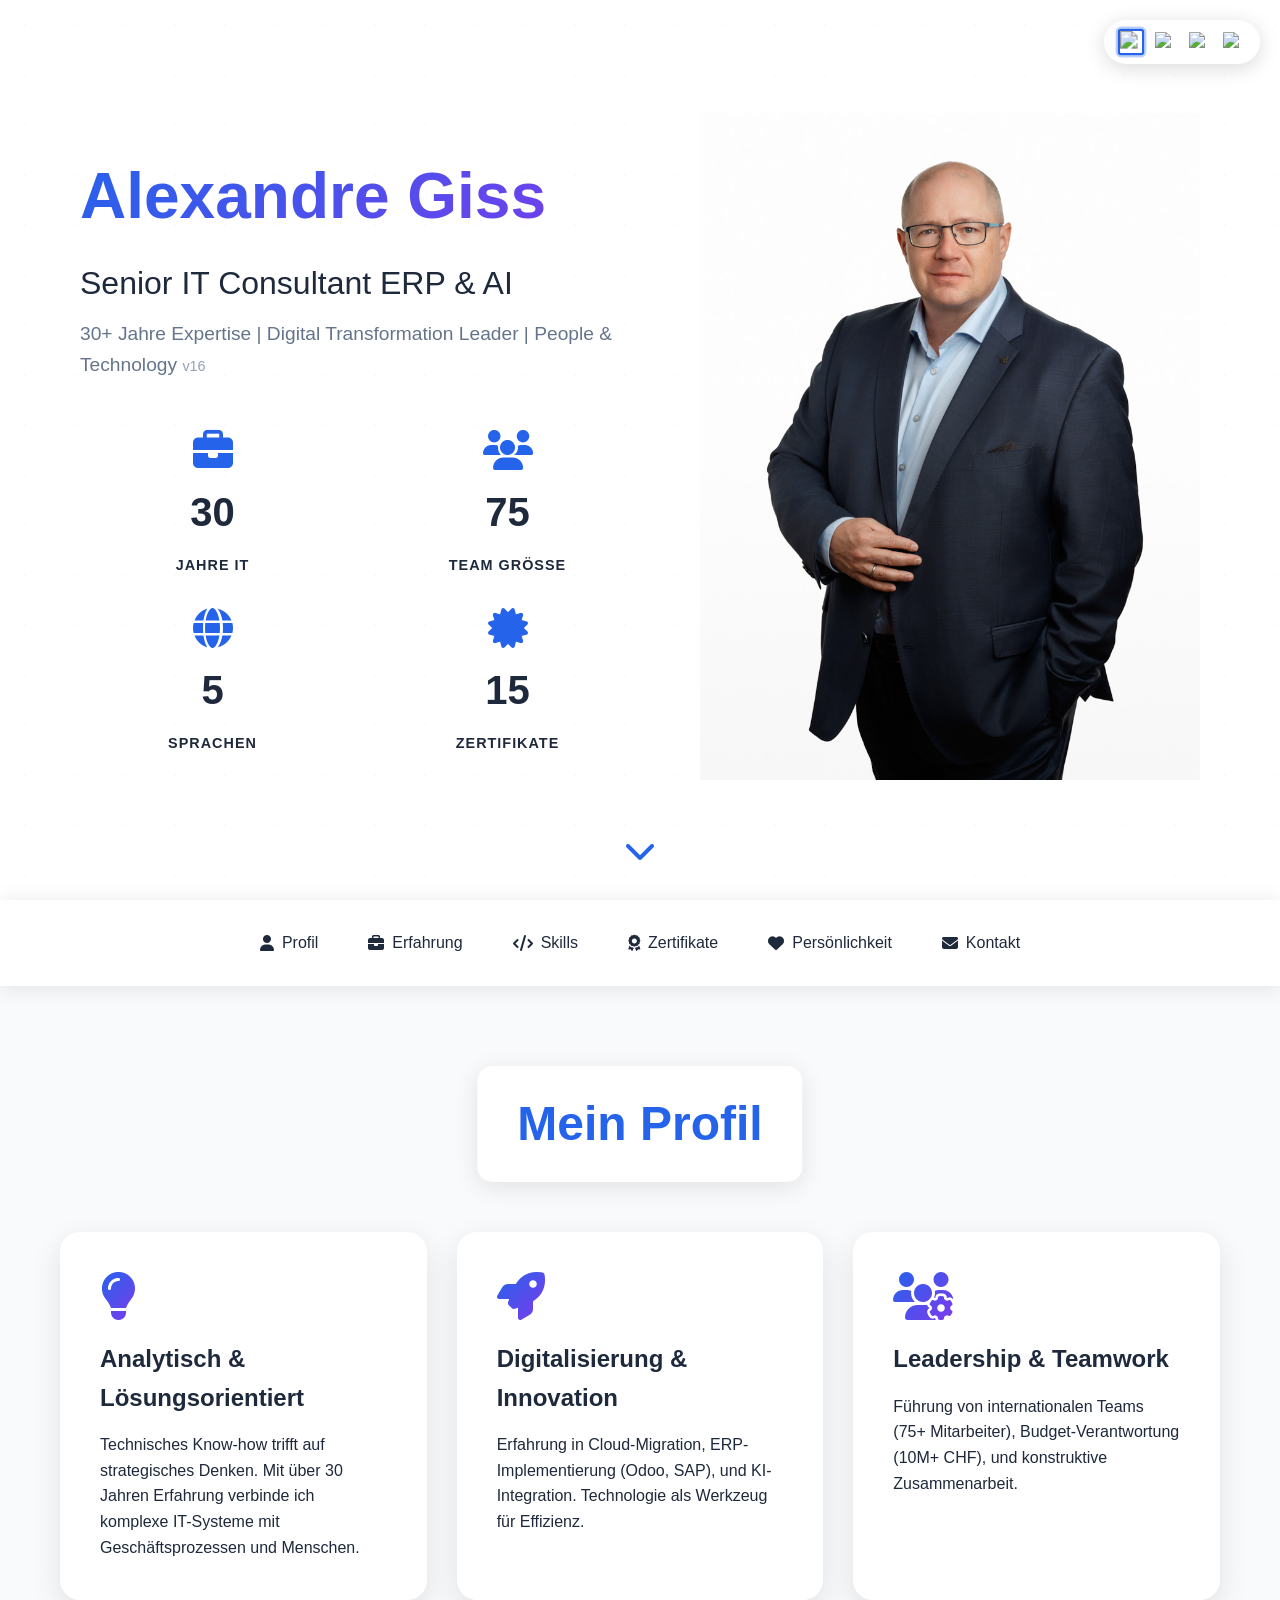
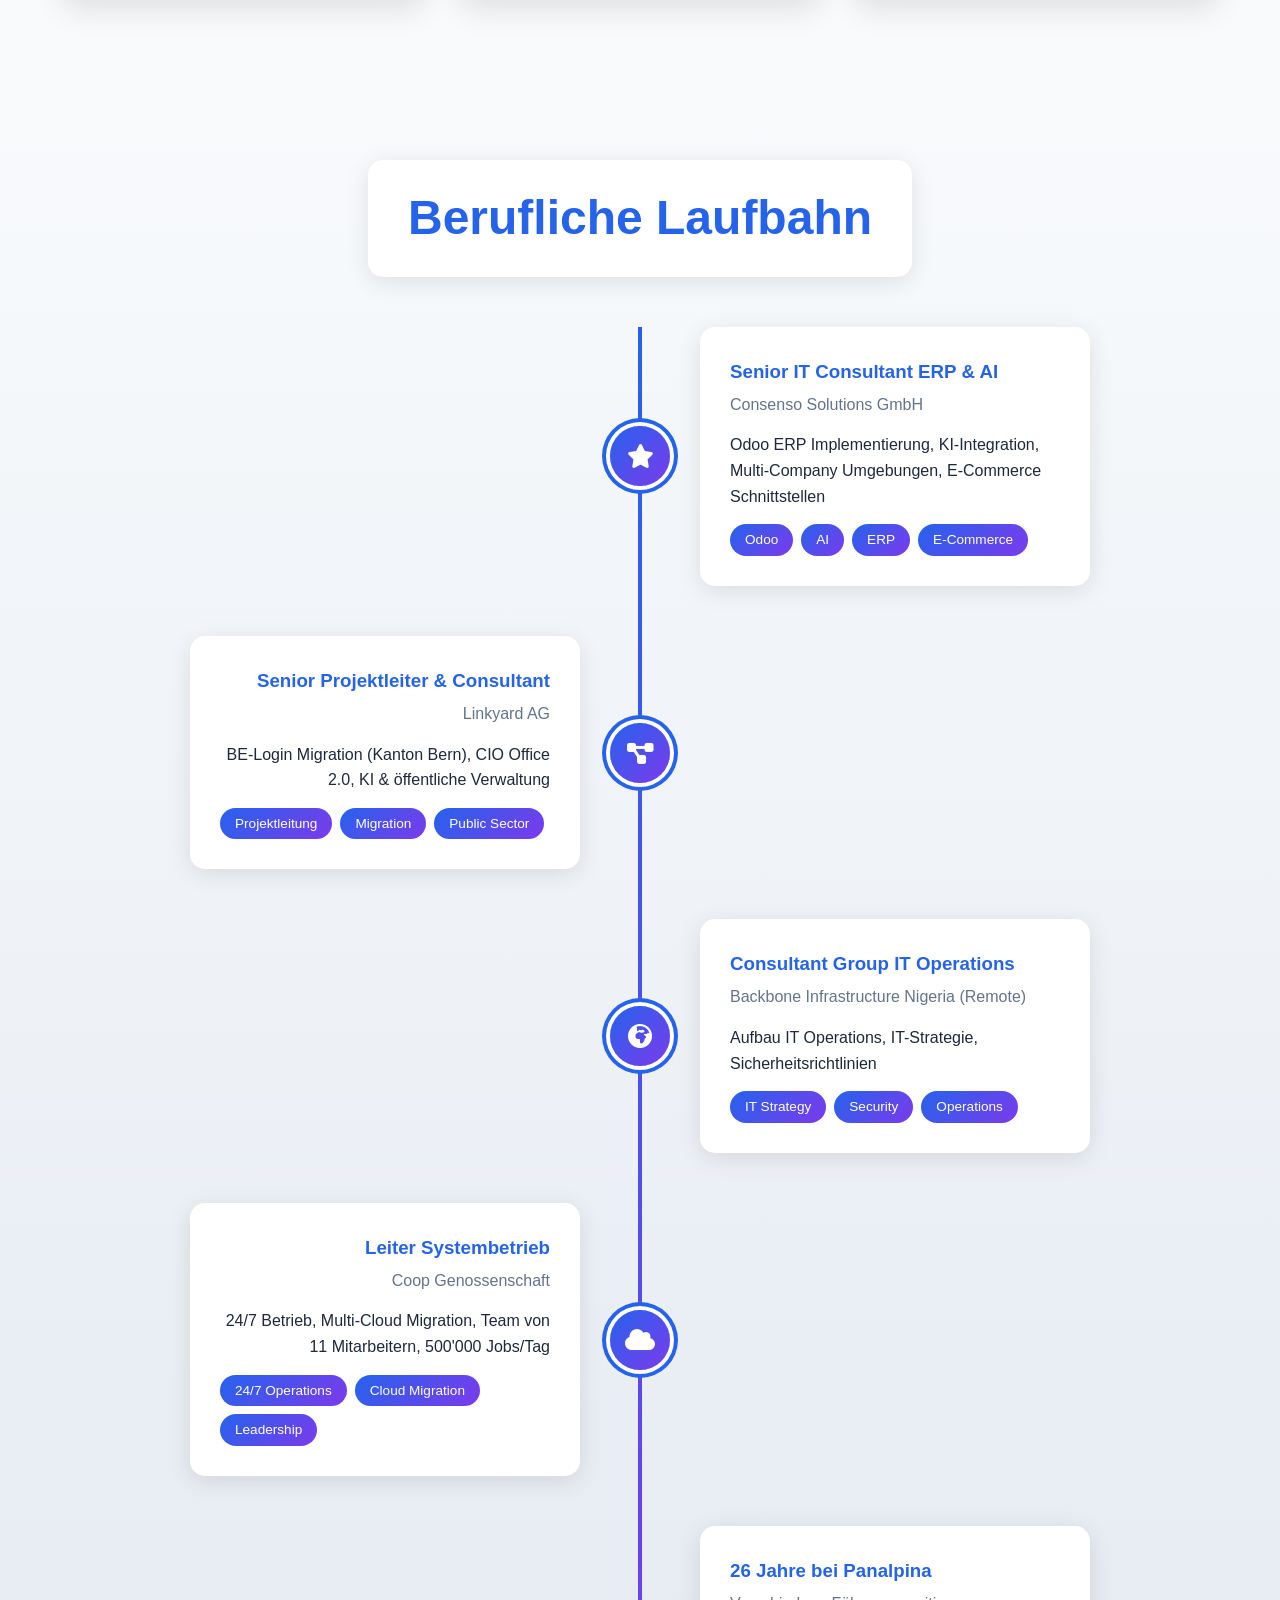
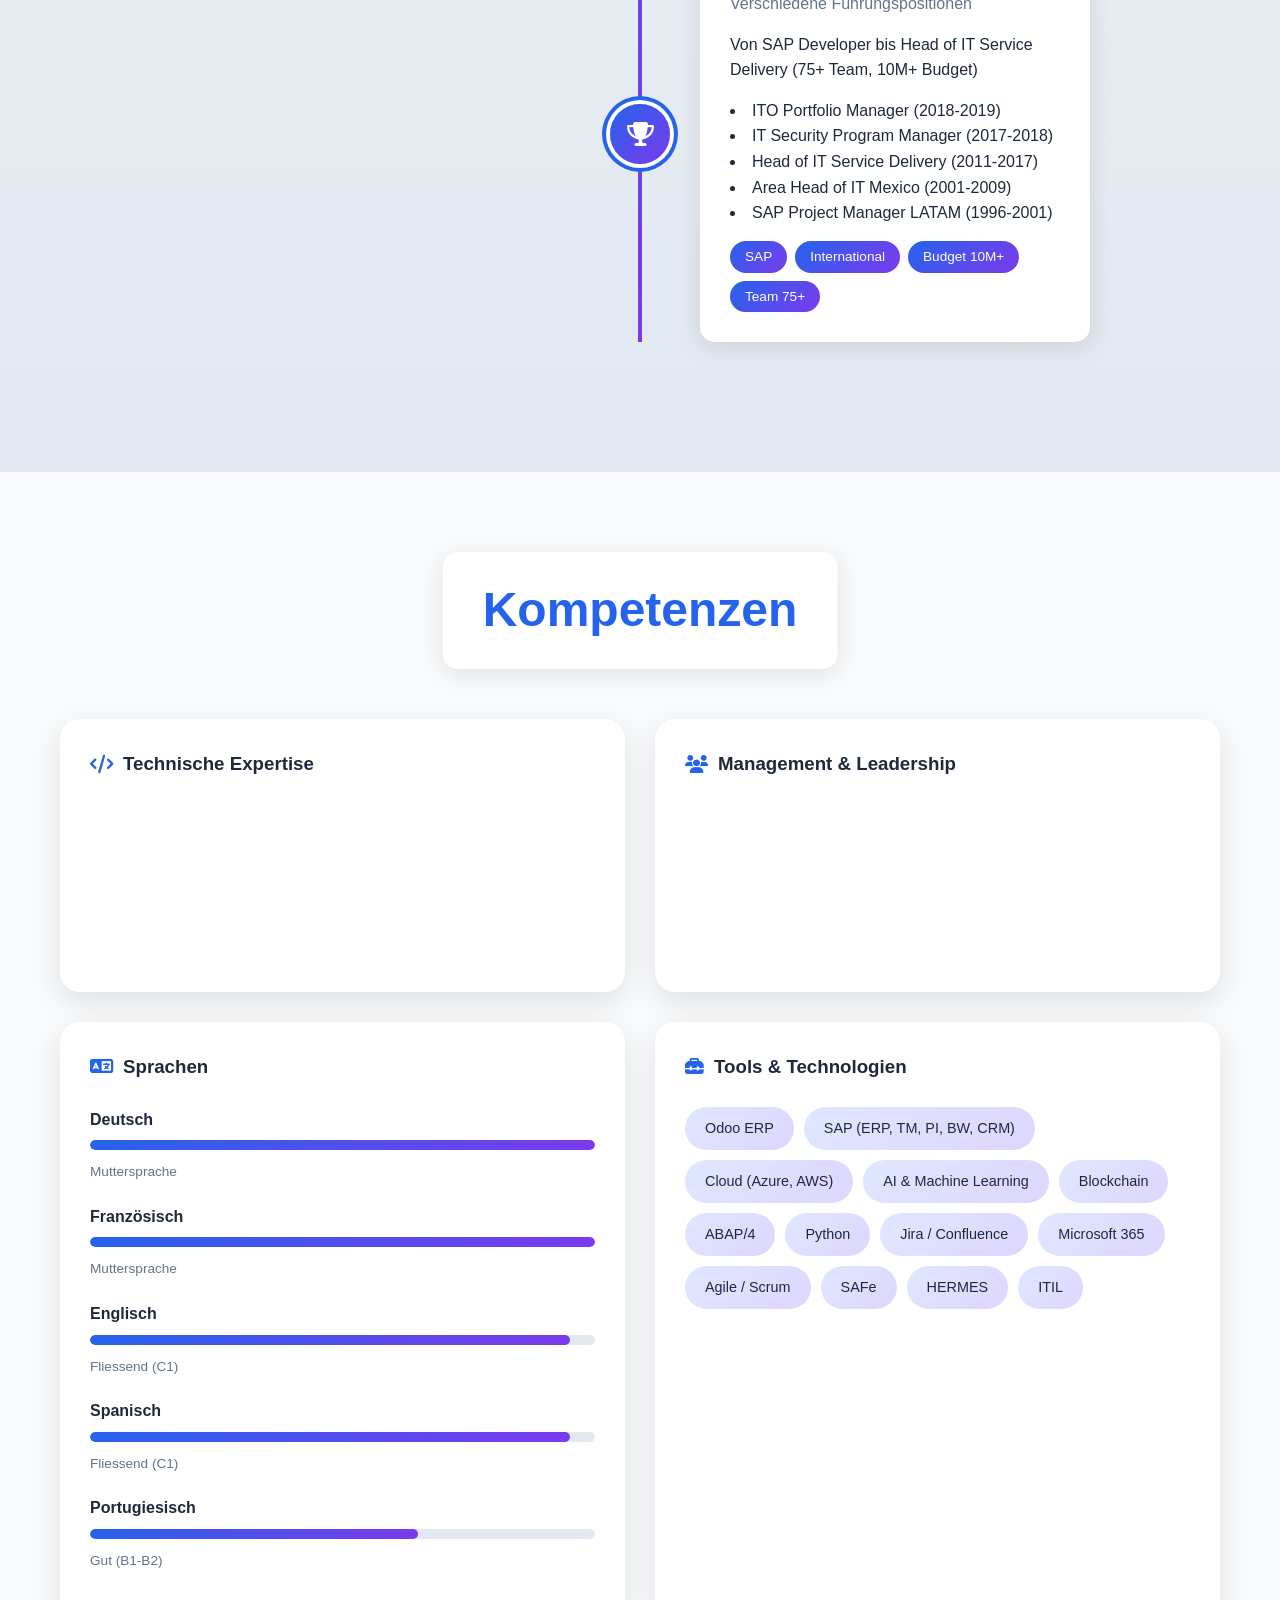
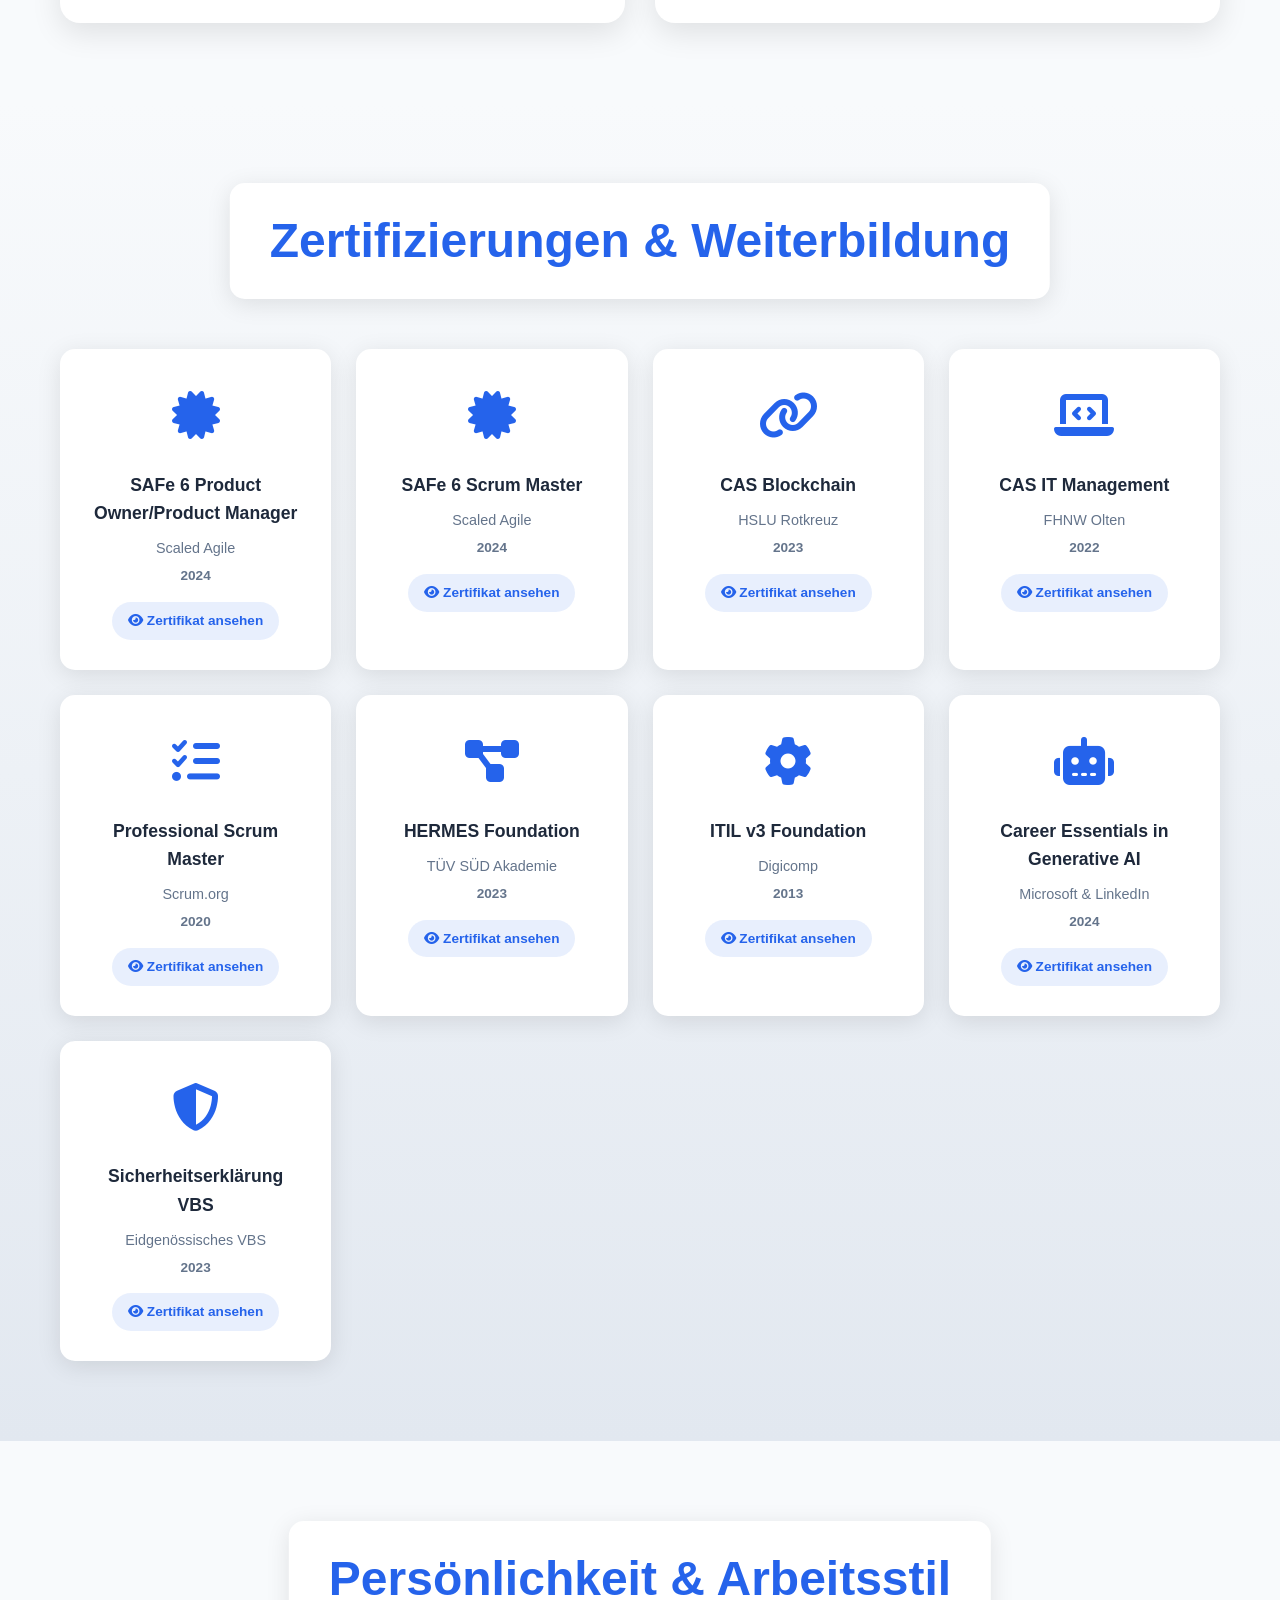
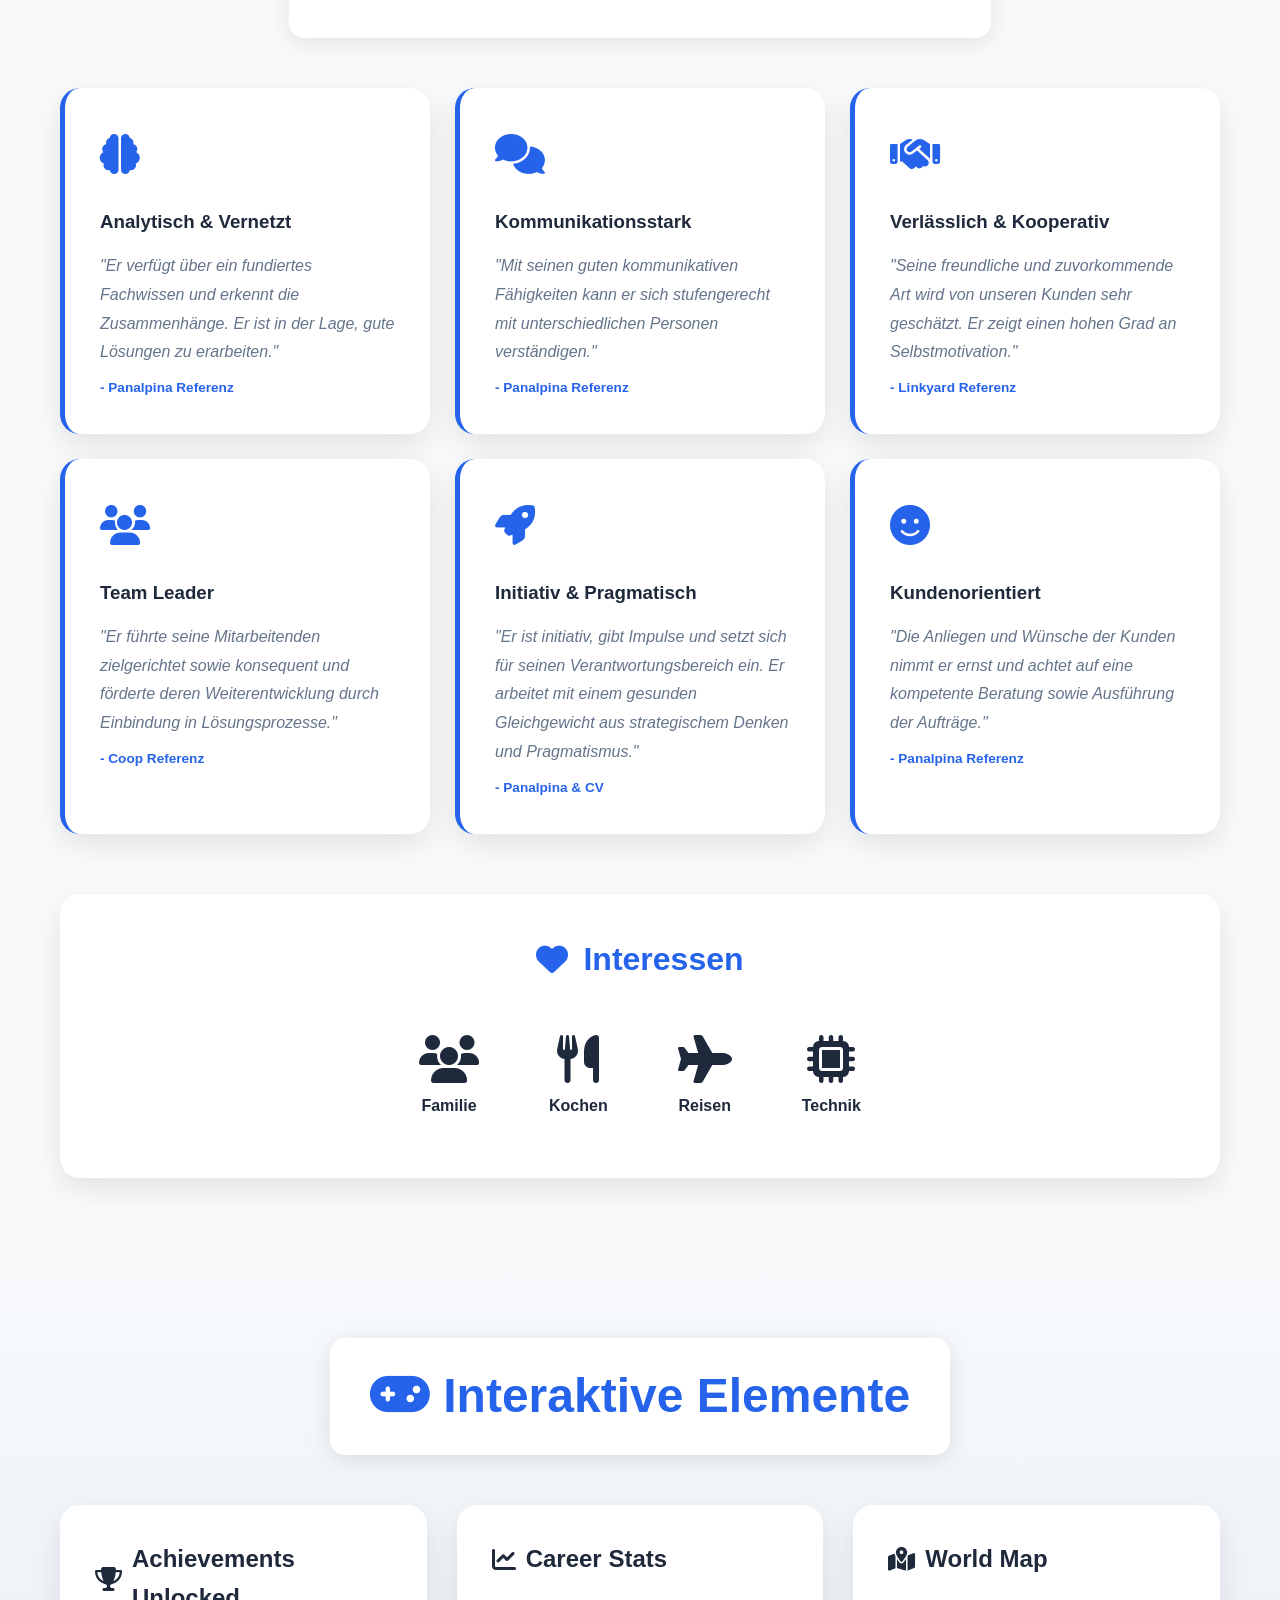
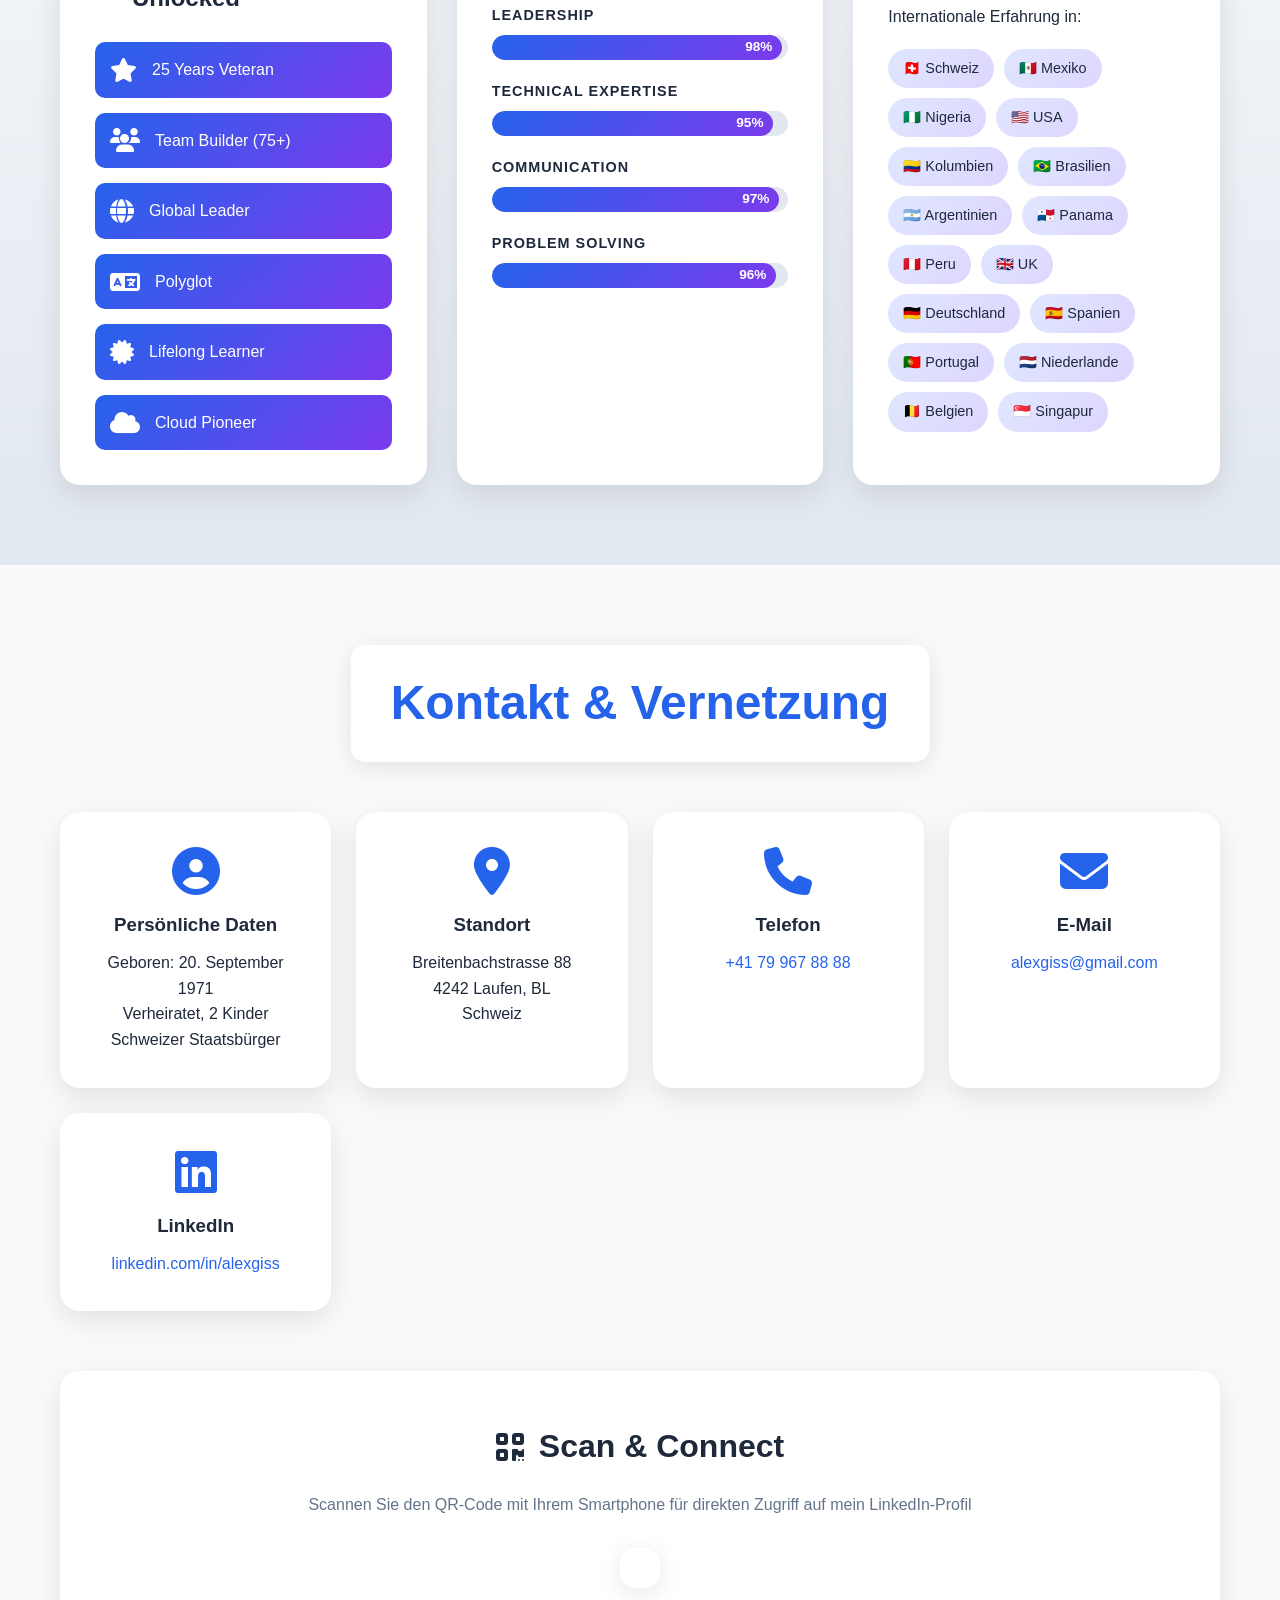
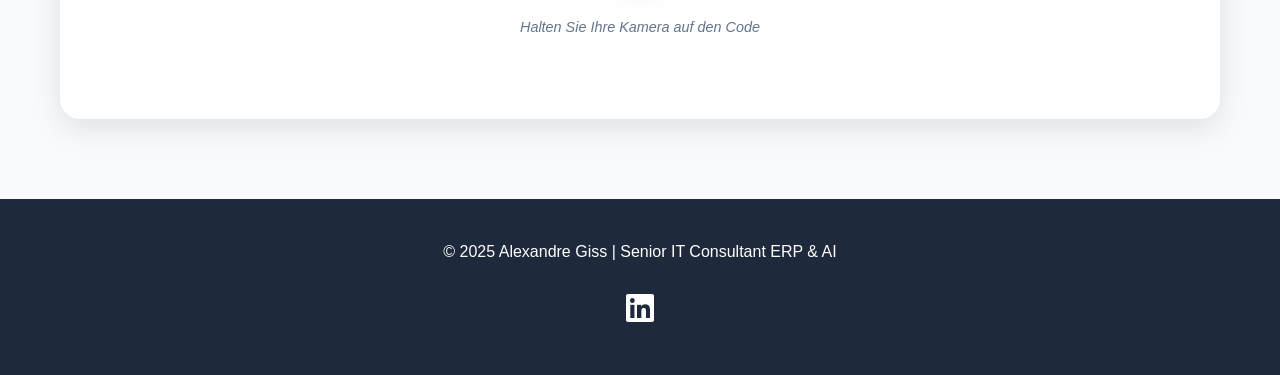
==== commit 8704ea4a: "Add French and Spanish language support to CV - Added French flag and Spanish flag (Mexican) to lang" ====
--- a/index.html
+++ b/index.html
@@ -18,6 +18,12 @@
         <img id="lang-en" class="lang-flag"
              src="https://flagcdn.com/w40/gb.png"
              alt="English" title="English" width="24" height="18">
+        <img id="lang-fr" class="lang-flag"
+             src="https://flagcdn.com/w40/fr.png"
+             alt="Français" title="Français" width="24" height="18">
+        <img id="lang-es" class="lang-flag"
+             src="https://flagcdn.com/w40/mx.png"
+             alt="Español" title="Español" width="24" height="18">
     </div>
 
     <!-- Hero Section -->
@@ -26,29 +32,29 @@
             <h1>Alexandre Giss</h1>
             <h2 class="subtitle">Senior IT Consultant ERP & AI</h2>
             <p class="tagline">
-                <span data-de="30+ Jahre Expertise | Digital Transformation Leader | People & Technology" data-en="30+ Years of Expertise | Digital Transformation Leader | People & Technology">30+ Jahre Expertise | Digital Transformation Leader | People & Technology</span>
-                <span style="color: #94a3b8; font-size: 0.75em; font-weight: 300;">v15</span>
+                <span data-de="30+ Jahre Expertise | Digital Transformation Leader | People & Technology" data-en="30+ Years of Expertise | Digital Transformation Leader | People & Technology" data-fr="30+ Années d'Expertise | Leader de la Transformation Digitale | Personnes & Technologie" data-es="30+ Años de Experiencia | Líder en Transformación Digital | Personas & Tecnología">30+ Jahre Expertise | Digital Transformation Leader | People & Technology</span>
+                <span style="color: #94a3b8; font-size: 0.75em; font-weight: 300;">v16</span>
             </p>
             <div class="hero-stats">
                 <div class="stat-item">
                     <i class="fas fa-briefcase"></i>
                     <span class="stat-number" data-target="30">30</span>
-                    <span class="stat-label" data-de="Jahre IT" data-en="Years in IT">Jahre IT</span>
+                    <span class="stat-label" data-de="Jahre IT" data-en="Years in IT" data-fr="Années IT" data-es="Años TI">Jahre IT</span>
                 </div>
                 <div class="stat-item">
                     <i class="fas fa-users"></i>
                     <span class="stat-number" data-target="75">75</span>
-                    <span class="stat-label" data-de="Team Größe" data-en="Team Size">Team Größe</span>
+                    <span class="stat-label" data-de="Team Größe" data-en="Team Size" data-fr="Taille d'Équipe" data-es="Tamaño de Equipo">Team Größe</span>
                 </div>
                 <div class="stat-item">
                     <i class="fas fa-globe"></i>
                     <span class="stat-number" data-target="5">5</span>
-                    <span class="stat-label" data-de="Sprachen" data-en="Languages">Sprachen</span>
+                    <span class="stat-label" data-de="Sprachen" data-en="Languages" data-fr="Langues" data-es="Idiomas">Sprachen</span>
                 </div>
                 <div class="stat-item">
                     <i class="fas fa-certificate"></i>
                     <span class="stat-number" data-target="15">15</span>
-                    <span class="stat-label" data-de="Zertifikate" data-en="Certificates">Zertifikate</span>
+                    <span class="stat-label" data-de="Zertifikate" data-en="Certificates" data-fr="Certificats" data-es="Certificados">Zertifikate</span>
                 </div>
             </div>
         </div>
@@ -62,33 +68,33 @@
 
     <!-- Navigation -->
     <nav class="nav-bar">
-        <a href="#about" class="nav-link"><i class="fas fa-user"></i> <span data-de="Profil" data-en="Profile">Profil</span></a>
-        <a href="#experience" class="nav-link"><i class="fas fa-briefcase"></i> <span data-de="Erfahrung" data-en="Experience">Erfahrung</span></a>
-        <a href="#skills" class="nav-link"><i class="fas fa-code"></i> <span data-de="Skills" data-en="Skills">Skills</span></a>
-        <a href="#certifications" class="nav-link"><i class="fas fa-award"></i> <span data-de="Zertifikate" data-en="Certifications">Zertifikate</span></a>
-        <a href="#personality" class="nav-link"><i class="fas fa-heart"></i> <span data-de="Persönlichkeit" data-en="Personality">Persönlichkeit</span></a>
-        <a href="#contact" class="nav-link"><i class="fas fa-envelope"></i> <span data-de="Kontakt" data-en="Contact">Kontakt</span></a>
+        <a href="#about" class="nav-link"><i class="fas fa-user"></i> <span data-de="Profil" data-en="Profile" data-fr="Profil" data-es="Perfil">Profil</span></a>
+        <a href="#experience" class="nav-link"><i class="fas fa-briefcase"></i> <span data-de="Erfahrung" data-en="Experience" data-fr="Expérience" data-es="Experiencia">Erfahrung</span></a>
+        <a href="#skills" class="nav-link"><i class="fas fa-code"></i> <span data-de="Skills" data-en="Skills" data-fr="Compétences" data-es="Competencias">Skills</span></a>
+        <a href="#certifications" class="nav-link"><i class="fas fa-award"></i> <span data-de="Zertifikate" data-en="Certifications" data-fr="Certificats" data-es="Certificados">Zertifikate</span></a>
+        <a href="#personality" class="nav-link"><i class="fas fa-heart"></i> <span data-de="Persönlichkeit" data-en="Personality" data-fr="Personnalité" data-es="Personalidad">Persönlichkeit</span></a>
+        <a href="#contact" class="nav-link"><i class="fas fa-envelope"></i> <span data-de="Kontakt" data-en="Contact" data-fr="Contact" data-es="Contacto">Kontakt</span></a>
     </nav>
 
     <!-- About Section -->
     <section id="about" class="section">
         <div class="container">
-            <h2 class="section-title" data-de="Mein Profil" data-en="My Profile">Mein Profil</h2>
+            <h2 class="section-title" data-de="Mein Profil" data-en="My Profile" data-fr="Mon Profil" data-es="Mi Perfil">Mein Profil</h2>
             <div class="about-grid">
                 <div class="about-card">
                     <i class="fas fa-lightbulb"></i>
-                    <h3 data-de="Analytisch & Lösungsorientiert" data-en="Analytical & Solution-Oriented">Analytisch & Lösungsorientiert</h3>
-                    <p data-de="Technisches Know-how trifft auf strategisches Denken. Mit über 30 Jahren Erfahrung verbinde ich komplexe IT-Systeme mit Geschäftsprozessen und Menschen." data-en="Technical expertise meets strategic thinking. With over 30 years of experience, I connect complex IT systems with business processes and people.">Technisches Know-how trifft auf strategisches Denken. Mit über 30 Jahren Erfahrung verbinde ich komplexe IT-Systeme mit Geschäftsprozessen und Menschen.</p>
+                    <h3 data-de="Analytisch & Lösungsorientiert" data-en="Analytical & Solution-Oriented" data-fr="Analytique & Orienté Solutions" data-es="Analítico & Orientado a Soluciones">Analytisch & Lösungsorientiert</h3>
+                    <p data-de="Technisches Know-how trifft auf strategisches Denken. Mit über 30 Jahren Erfahrung verbinde ich komplexe IT-Systeme mit Geschäftsprozessen und Menschen." data-en="Technical expertise meets strategic thinking. With over 30 years of experience, I connect complex IT systems with business processes and people." data-fr="L'expertise technique rencontre la pensée stratégique. Avec plus de 30 ans d'expérience, je relie les systèmes informatiques complexes aux processus métier et aux personnes." data-es="La experiencia técnica se encuentra con el pensamiento estratégico. Con más de 30 años de experiencia, conecto sistemas TI complejos con procesos empresariales y personas.">Technisches Know-how trifft auf strategisches Denken. Mit über 30 Jahren Erfahrung verbinde ich komplexe IT-Systeme mit Geschäftsprozessen und Menschen.</p>
                 </div>
                 <div class="about-card">
                     <i class="fas fa-rocket"></i>
-                    <h3 data-de="Digitalisierung & Innovation" data-en="Digitalization & Innovation">Digitalisierung & Innovation</h3>
-                    <p data-de="Erfahrung in Cloud-Migration, ERP-Implementierung (Odoo, SAP), und KI-Integration. Technologie als Werkzeug für Effizienz." data-en="Experience in cloud migration, ERP implementation (Odoo, SAP), and AI integration. Technology as a tool for efficiency.">Erfahrung in Cloud-Migration, ERP-Implementierung (Odoo, SAP), und KI-Integration. Technologie als Werkzeug für Effizienz.</p>
+                    <h3 data-de="Digitalisierung & Innovation" data-en="Digitalization & Innovation" data-fr="Digitalisation & Innovation" data-es="Digitalización & Innovación">Digitalisierung & Innovation</h3>
+                    <p data-de="Erfahrung in Cloud-Migration, ERP-Implementierung (Odoo, SAP), und KI-Integration. Technologie als Werkzeug für Effizienz." data-en="Experience in cloud migration, ERP implementation (Odoo, SAP), and AI integration. Technology as a tool for efficiency." data-fr="Expérience en migration cloud, implémentation ERP (Odoo, SAP) et intégration IA. La technologie comme outil d'efficacité." data-es="Experiencia en migración cloud, implementación ERP (Odoo, SAP) e integración de IA. La tecnología como herramienta de eficiencia.">Erfahrung in Cloud-Migration, ERP-Implementierung (Odoo, SAP), und KI-Integration. Technologie als Werkzeug für Effizienz.</p>
                 </div>
                 <div class="about-card">
                     <i class="fas fa-users-cog"></i>
-                    <h3 data-de="Leadership & Teamwork" data-en="Leadership & Teamwork">Leadership & Teamwork</h3>
-                    <p data-de="Führung von internationalen Teams (75+ Mitarbeiter), Budget-Verantwortung (10M+ CHF), und konstruktive Zusammenarbeit." data-en="Leading international teams (75+ employees), budget responsibility (10M+ CHF), and constructive collaboration.">Führung von internationalen Teams (75+ Mitarbeiter), Budget-Verantwortung (10M+ CHF), und konstruktive Zusammenarbeit.</p>
+                    <h3 data-de="Leadership & Teamwork" data-en="Leadership & Teamwork" data-fr="Leadership & Travail d'Équipe" data-es="Liderazgo & Trabajo en Equipo">Leadership & Teamwork</h3>
+                    <p data-de="Führung von internationalen Teams (75+ Mitarbeiter), Budget-Verantwortung (10M+ CHF), und konstruktive Zusammenarbeit." data-en="Leading international teams (75+ employees), budget responsibility (10M+ CHF), and constructive collaboration." data-fr="Direction d'équipes internationales (75+ employés), responsabilité budgétaire (10M+ CHF) et collaboration constructive." data-es="Dirección de equipos internacionales (75+ empleados), responsabilidad presupuestaria (10M+ CHF) y colaboración constructiva.">Führung von internationalen Teams (75+ Mitarbeiter), Budget-Verantwortung (10M+ CHF), und konstruktive Zusammenarbeit.</p>
                 </div>
             </div>
         </div>
@@ -97,14 +103,14 @@
     <!-- Experience Timeline -->
     <section id="experience" class="section bg-alt">
         <div class="container">
-            <h2 class="section-title" data-de="Berufliche Laufbahn" data-en="Professional Career">Berufliche Laufbahn</h2>
+            <h2 class="section-title" data-de="Berufliche Laufbahn" data-en="Professional Career" data-fr="Parcours Professionnel" data-es="Carrera Profesional">Berufliche Laufbahn</h2>
             <div class="timeline">
                 <div class="timeline-item" data-year="2024">
                     <div class="timeline-icon"><i class="fas fa-star"></i></div>
                     <div class="timeline-content">
                         <h3>Senior IT Consultant ERP & AI</h3>
                         <h4>Consenso Solutions GmbH</h4>
-                        <p data-de="Odoo ERP Implementierung, KI-Integration, Multi-Company Umgebungen, E-Commerce Schnittstellen" data-en="Odoo ERP implementation, AI integration, multi-company environments, e-commerce interfaces">Odoo ERP Implementierung, KI-Integration, Multi-Company Umgebungen, E-Commerce Schnittstellen</p>
+                        <p data-de="Odoo ERP Implementierung, KI-Integration, Multi-Company Umgebungen, E-Commerce Schnittstellen" data-en="Odoo ERP implementation, AI integration, multi-company environments, e-commerce interfaces" data-fr="Implémentation ERP Odoo, intégration IA, environnements multi-entreprises, interfaces e-commerce" data-es="Implementación ERP Odoo, integración IA, entornos multi-empresa, interfaces e-commerce">Odoo ERP Implementierung, KI-Integration, Multi-Company Umgebungen, E-Commerce Schnittstellen</p>
                         <div class="tags">
                             <span class="tag">Odoo</span>
                             <span class="tag">AI</span>
@@ -116,11 +122,11 @@
                 <div class="timeline-item" data-year="2023-24">
                     <div class="timeline-icon"><i class="fas fa-project-diagram"></i></div>
                     <div class="timeline-content">
-                        <h3 data-de="Senior Projektleiter & Consultant" data-en="Senior Project Manager & Consultant">Senior Projektleiter & Consultant</h3>
+                        <h3 data-de="Senior Projektleiter & Consultant" data-en="Senior Project Manager & Consultant" data-fr="Chef de Projet Senior & Consultant" data-es="Gerente de Proyectos Senior & Consultor">Senior Projektleiter & Consultant</h3>
                         <h4>Linkyard AG</h4>
-                        <p data-de="BE-Login Migration (Kanton Bern), CIO Office 2.0, KI & öffentliche Verwaltung" data-en="BE-Login migration (Canton of Bern), CIO Office 2.0, AI & public administration">BE-Login Migration (Kanton Bern), CIO Office 2.0, KI & öffentliche Verwaltung</p>
+                        <p data-de="BE-Login Migration (Kanton Bern), CIO Office 2.0, KI & öffentliche Verwaltung" data-en="BE-Login migration (Canton of Bern), CIO Office 2.0, AI & public administration" data-fr="Migration BE-Login (Canton de Berne), CIO Office 2.0, IA & administration publique" data-es="Migración BE-Login (Cantón de Berna), CIO Office 2.0, IA & administración pública">BE-Login Migration (Kanton Bern), CIO Office 2.0, KI & öffentliche Verwaltung</p>
                         <div class="tags">
-                            <span class="tag" data-de="Projektleitung" data-en="Project Management">Projektleitung</span>
+                            <span class="tag" data-de="Projektleitung" data-en="Project Management" data-fr="Gestion de Projet" data-es="Gestión de Proyectos">Projektleitung</span>
                             <span class="tag">Migration</span>
                             <span class="tag">Public Sector</span>
                         </div>
@@ -131,7 +137,7 @@
                     <div class="timeline-content">
                         <h3>Consultant Group IT Operations</h3>
                         <h4>Backbone Infrastructure Nigeria (Remote)</h4>
-                        <p data-de="Aufbau IT Operations, IT-Strategie, Sicherheitsrichtlinien" data-en="Building IT operations, IT strategy, security policies">Aufbau IT Operations, IT-Strategie, Sicherheitsrichtlinien</p>
+                        <p data-de="Aufbau IT Operations, IT-Strategie, Sicherheitsrichtlinien" data-en="Building IT operations, IT strategy, security policies" data-fr="Développement des opérations IT, stratégie IT, politiques de sécurité" data-es="Desarrollo de operaciones TI, estrategia TI, políticas de seguridad">Aufbau IT Operations, IT-Strategie, Sicherheitsrichtlinien</p>
                         <div class="tags">
                             <span class="tag">IT Strategy</span>
                             <span class="tag">Security</span>
@@ -142,9 +148,9 @@
                 <div class="timeline-item" data-year="2021-22">
                     <div class="timeline-icon"><i class="fas fa-cloud"></i></div>
                     <div class="timeline-content">
-                        <h3 data-de="Leiter Systembetrieb" data-en="Head of System Operations">Leiter Systembetrieb</h3>
+                        <h3 data-de="Leiter Systembetrieb" data-en="Head of System Operations" data-fr="Responsable des Opérations Système" data-es="Jefe de Operaciones de Sistemas">Leiter Systembetrieb</h3>
                         <h4>Coop Genossenschaft</h4>
-                        <p data-de="24/7 Betrieb, Multi-Cloud Migration, Team von 11 Mitarbeitern, 500'000 Jobs/Tag" data-en="24/7 operations, multi-cloud migration, team of 11 employees, 500,000 jobs/day">24/7 Betrieb, Multi-Cloud Migration, Team von 11 Mitarbeitern, 500'000 Jobs/Tag</p>
+                        <p data-de="24/7 Betrieb, Multi-Cloud Migration, Team von 11 Mitarbeitern, 500'000 Jobs/Tag" data-en="24/7 operations, multi-cloud migration, team of 11 employees, 500,000 jobs/day" data-fr="Opérations 24/7, migration multi-cloud, équipe de 11 employés, 500'000 jobs/jour" data-es="Operaciones 24/7, migración multi-cloud, equipo de 11 empleados, 500,000 jobs/día">24/7 Betrieb, Multi-Cloud Migration, Team von 11 Mitarbeitern, 500'000 Jobs/Tag</p>
                         <div class="tags">
                             <span class="tag">24/7 Operations</span>
                             <span class="tag">Cloud Migration</span>
@@ -155,9 +161,9 @@
                 <div class="timeline-item" data-year="1993-2019">
                     <div class="timeline-icon"><i class="fas fa-trophy"></i></div>
                     <div class="timeline-content">
-                        <h3 data-de="26 Jahre bei Panalpina" data-en="26 Years at Panalpina">26 Jahre bei Panalpina</h3>
-                        <h4 data-de="Verschiedene Führungspositionen" data-en="Various Leadership Positions">Verschiedene Führungspositionen</h4>
-                        <p data-de="Von SAP Developer bis Head of IT Service Delivery (75+ Team, 10M+ Budget)" data-en="From SAP Developer to Head of IT Service Delivery (75+ team, 10M+ budget)">Von SAP Developer bis Head of IT Service Delivery (75+ Team, 10M+ Budget)</p>
+                        <h3 data-de="26 Jahre bei Panalpina" data-en="26 Years at Panalpina" data-fr="26 Ans chez Panalpina" data-es="26 Años en Panalpina">26 Jahre bei Panalpina</h3>
+                        <h4 data-de="Verschiedene Führungspositionen" data-en="Various Leadership Positions" data-fr="Diverses Positions de Direction" data-es="Diversas Posiciones de Liderazgo">Verschiedene Führungspositionen</h4>
+                        <p data-de="Von SAP Developer bis Head of IT Service Delivery (75+ Team, 10M+ Budget)" data-en="From SAP Developer to Head of IT Service Delivery (75+ team, 10M+ budget)" data-fr="De développeur SAP à responsable de la prestation de services IT (75+ équipe, 10M+ budget)" data-es="De desarrollador SAP a jefe de entrega de servicios TI (75+ equipo, 10M+ presupuesto)">Von SAP Developer bis Head of IT Service Delivery (75+ Team, 10M+ Budget)</p>
                         <ul class="experience-list">
                             <li>ITO Portfolio Manager (2018-2019)</li>
                             <li>IT Security Program Manager (2017-2018)</li>
@@ -180,65 +186,65 @@
     <!-- Skills Section -->
     <section id="skills" class="section">
         <div class="container">
-            <h2 class="section-title" data-de="Kompetenzen" data-en="Skills & Competencies">Kompetenzen</h2>
+            <h2 class="section-title" data-de="Kompetenzen" data-en="Skills & Competencies" data-fr="Compétences" data-es="Competencias">Kompetenzen</h2>
             <div class="skills-grid">
                 <!-- Technical Skills Chart -->
                 <div class="skill-chart-container">
-                    <h3><i class="fas fa-code"></i> <span data-de="Technische Expertise" data-en="Technical Expertise">Technische Expertise</span></h3>
+                    <h3><i class="fas fa-code"></i> <span data-de="Technische Expertise" data-en="Technical Expertise" data-fr="Expertise Technique" data-es="Experiencia Técnica">Technische Expertise</span></h3>
                     <canvas id="technicalSkillsChart"></canvas>
                 </div>
 
                 <!-- Management Skills Chart -->
                 <div class="skill-chart-container">
-                    <h3><i class="fas fa-users"></i> <span data-de="Management & Leadership" data-en="Management & Leadership">Management & Leadership</span></h3>
+                    <h3><i class="fas fa-users"></i> <span data-de="Management & Leadership" data-en="Management & Leadership" data-fr="Management & Leadership" data-es="Gestión & Liderazgo">Management & Leadership</span></h3>
                     <canvas id="managementSkillsChart"></canvas>
                 </div>
 
                 <!-- Languages -->
                 <div class="skill-card">
-                    <h3><i class="fas fa-language"></i> <span data-de="Sprachen" data-en="Languages">Sprachen</span></h3>
+                    <h3><i class="fas fa-language"></i> <span data-de="Sprachen" data-en="Languages" data-fr="Langues" data-es="Idiomas">Sprachen</span></h3>
                     <div class="language-bars">
                         <div class="language-item">
-                            <span class="lang-name" data-de="Deutsch" data-en="German">Deutsch</span>
+                            <span class="lang-name" data-de="Deutsch" data-en="German" data-fr="Allemand" data-es="Alemán">Deutsch</span>
                             <div class="lang-bar">
                                 <div class="lang-fill" style="width: 100%"></div>
                             </div>
-                            <span class="lang-level" data-de="Muttersprache" data-en="Native">Muttersprache</span>
+                            <span class="lang-level" data-de="Muttersprache" data-en="Native" data-fr="Langue maternelle" data-es="Lengua materna">Muttersprache</span>
                         </div>
                         <div class="language-item">
-                            <span class="lang-name" data-de="Französisch" data-en="French">Französisch</span>
+                            <span class="lang-name" data-de="Französisch" data-en="French" data-fr="Français" data-es="Francés">Französisch</span>
                             <div class="lang-bar">
                                 <div class="lang-fill" style="width: 100%"></div>
                             </div>
-                            <span class="lang-level" data-de="Muttersprache" data-en="Native">Muttersprache</span>
+                            <span class="lang-level" data-de="Muttersprache" data-en="Native" data-fr="Langue maternelle" data-es="Lengua materna">Muttersprache</span>
                         </div>
                         <div class="language-item">
-                            <span class="lang-name" data-de="Englisch" data-en="English">Englisch</span>
+                            <span class="lang-name" data-de="Englisch" data-en="English" data-fr="Anglais" data-es="Inglés">Englisch</span>
                             <div class="lang-bar">
                                 <div class="lang-fill" style="width: 95%"></div>
                             </div>
-                            <span class="lang-level" data-de="Fliessend (C1)" data-en="Fluent (C1)">Fliessend (C1)</span>
+                            <span class="lang-level" data-de="Fliessend (C1)" data-en="Fluent (C1)" data-fr="Courant (C1)" data-es="Fluido (C1)">Fliessend (C1)</span>
                         </div>
                         <div class="language-item">
-                            <span class="lang-name" data-de="Spanisch" data-en="Spanish">Spanisch</span>
+                            <span class="lang-name" data-de="Spanisch" data-en="Spanish" data-fr="Espagnol" data-es="Español">Spanisch</span>
                             <div class="lang-bar">
                                 <div class="lang-fill" style="width: 95%"></div>
                             </div>
-                            <span class="lang-level" data-de="Fliessend (C1)" data-en="Fluent (C1)">Fliessend (C1)</span>
+                            <span class="lang-level" data-de="Fliessend (C1)" data-en="Fluent (C1)" data-fr="Courant (C1)" data-es="Fluido (C1)">Fliessend (C1)</span>
                         </div>
                         <div class="language-item">
-                            <span class="lang-name" data-de="Portugiesisch" data-en="Portuguese">Portugiesisch</span>
+                            <span class="lang-name" data-de="Portugiesisch" data-en="Portuguese" data-fr="Portugais" data-es="Portugués">Portugiesisch</span>
                             <div class="lang-bar">
                                 <div class="lang-fill" style="width: 65%"></div>
                             </div>
-                            <span class="lang-level" data-de="Gut (B1-B2)" data-en="Good (B1-B2)">Gut (B1-B2)</span>
+                            <span class="lang-level" data-de="Gut (B1-B2)" data-en="Good (B1-B2)" data-fr="Bon (B1-B2)" data-es="Bueno (B1-B2)">Gut (B1-B2)</span>
                         </div>
                     </div>
                 </div>
 
                 <!-- Tools & Technologies -->
                 <div class="skill-card">
-                    <h3><i class="fas fa-toolbox"></i> <span data-de="Tools & Technologien" data-en="Tools & Technologies">Tools & Technologien</span></h3>
+                    <h3><i class="fas fa-toolbox"></i> <span data-de="Tools & Technologien" data-en="Tools & Technologies" data-fr="Outils & Technologies" data-es="Herramientas & Tecnologías">Tools & Technologien</span></h3>
                     <div class="tech-tags">
                         <span class="tech-tag">Odoo ERP</span>
                         <span class="tech-tag">SAP (ERP, TM, PI, BW, CRM)</span>
@@ -262,70 +268,70 @@
     <!-- Certifications Section -->
     <section id="certifications" class="section bg-alt">
         <div class="container">
-            <h2 class="section-title" data-de="Zertifizierungen & Weiterbildung" data-en="Certifications & Training">Zertifizierungen & Weiterbildung</h2>
+            <h2 class="section-title" data-de="Zertifizierungen & Weiterbildung" data-en="Certifications & Training" data-fr="Certifications & Formation" data-es="Certificaciones & Formación">Zertifizierungen & Weiterbildung</h2>
             <div class="cert-grid">
                 <a href="Zert_und_Diplome_2024-04.pdf#page=1" target="_blank" class="cert-card">
                     <div class="cert-icon"><i class="fas fa-certificate"></i></div>
                     <h3>SAFe 6 Product Owner/Product Manager</h3>
                     <p class="cert-org">Scaled Agile</p>
                     <p class="cert-date">2024</p>
-                    <div class="cert-view"><i class="fas fa-eye"></i> <span data-de="Zertifikat ansehen" data-en="View Certificate">Zertifikat ansehen</span></div>
+                    <div class="cert-view"><i class="fas fa-eye"></i> <span data-de="Zertifikat ansehen" data-en="View Certificate" data-fr="Voir le certificat" data-es="Ver certificado">Zertifikat ansehen</span></div>
                 </a>
                 <a href="Zert_und_Diplome_2024-04.pdf#page=2" target="_blank" class="cert-card">
                     <div class="cert-icon"><i class="fas fa-certificate"></i></div>
                     <h3>SAFe 6 Scrum Master</h3>
                     <p class="cert-org">Scaled Agile</p>
                     <p class="cert-date">2024</p>
-                    <div class="cert-view"><i class="fas fa-eye"></i> <span data-de="Zertifikat ansehen" data-en="View Certificate">Zertifikat ansehen</span></div>
+                    <div class="cert-view"><i class="fas fa-eye"></i> <span data-de="Zertifikat ansehen" data-en="View Certificate" data-fr="Voir le certificat" data-es="Ver certificado">Zertifikat ansehen</span></div>
                 </a>
                 <a href="Zert_und_Diplome_2024-04.pdf#page=5" target="_blank" class="cert-card">
                     <div class="cert-icon"><i class="fas fa-link"></i></div>
                     <h3>CAS Blockchain</h3>
                     <p class="cert-org">HSLU Rotkreuz</p>
                     <p class="cert-date">2023</p>
-                    <div class="cert-view"><i class="fas fa-eye"></i> <span data-de="Zertifikat ansehen" data-en="View Certificate">Zertifikat ansehen</span></div>
+                    <div class="cert-view"><i class="fas fa-eye"></i> <span data-de="Zertifikat ansehen" data-en="View Certificate" data-fr="Voir le certificat" data-es="Ver certificado">Zertifikat ansehen</span></div>
                 </a>
                 <a href="Zert_und_Diplome_2024-04.pdf#page=7" target="_blank" class="cert-card">
                     <div class="cert-icon"><i class="fas fa-laptop-code"></i></div>
                     <h3>CAS IT Management</h3>
                     <p class="cert-org">FHNW Olten</p>
                     <p class="cert-date">2022</p>
-                    <div class="cert-view"><i class="fas fa-eye"></i> <span data-de="Zertifikat ansehen" data-en="View Certificate">Zertifikat ansehen</span></div>
+                    <div class="cert-view"><i class="fas fa-eye"></i> <span data-de="Zertifikat ansehen" data-en="View Certificate" data-fr="Voir le certificat" data-es="Ver certificado">Zertifikat ansehen</span></div>
                 </a>
                 <a href="Zert_und_Diplome_2024-04.pdf#page=9" target="_blank" class="cert-card">
                     <div class="cert-icon"><i class="fas fa-tasks"></i></div>
                     <h3>Professional Scrum Master</h3>
                     <p class="cert-org">Scrum.org</p>
                     <p class="cert-date">2020</p>
-                    <div class="cert-view"><i class="fas fa-eye"></i> <span data-de="Zertifikat ansehen" data-en="View Certificate">Zertifikat ansehen</span></div>
+                    <div class="cert-view"><i class="fas fa-eye"></i> <span data-de="Zertifikat ansehen" data-en="View Certificate" data-fr="Voir le certificat" data-es="Ver certificado">Zertifikat ansehen</span></div>
                 </a>
                 <a href="Zert_und_Diplome_2024-04.pdf#page=4" target="_blank" class="cert-card">
                     <div class="cert-icon"><i class="fas fa-project-diagram"></i></div>
                     <h3>HERMES Foundation</h3>
                     <p class="cert-org">TÜV SÜD Akademie</p>
                     <p class="cert-date">2023</p>
-                    <div class="cert-view"><i class="fas fa-eye"></i> <span data-de="Zertifikat ansehen" data-en="View Certificate">Zertifikat ansehen</span></div>
+                    <div class="cert-view"><i class="fas fa-eye"></i> <span data-de="Zertifikat ansehen" data-en="View Certificate" data-fr="Voir le certificat" data-es="Ver certificado">Zertifikat ansehen</span></div>
                 </a>
                 <a href="Zert_und_Diplome_2024-04.pdf#page=10" target="_blank" class="cert-card">
                     <div class="cert-icon"><i class="fas fa-cog"></i></div>
                     <h3>ITIL v3 Foundation</h3>
                     <p class="cert-org">Digicomp</p>
                     <p class="cert-date">2013</p>
-                    <div class="cert-view"><i class="fas fa-eye"></i> <span data-de="Zertifikat ansehen" data-en="View Certificate">Zertifikat ansehen</span></div>
+                    <div class="cert-view"><i class="fas fa-eye"></i> <span data-de="Zertifikat ansehen" data-en="View Certificate" data-fr="Voir le certificat" data-es="Ver certificado">Zertifikat ansehen</span></div>
                 </a>
                 <a href="Zert_und_Diplome_2024-04.pdf#page=15" target="_blank" class="cert-card">
                     <div class="cert-icon"><i class="fas fa-robot"></i></div>
                     <h3>Career Essentials in Generative AI</h3>
                     <p class="cert-org">Microsoft & LinkedIn</p>
                     <p class="cert-date">2024</p>
-                    <div class="cert-view"><i class="fas fa-eye"></i> <span data-de="Zertifikat ansehen" data-en="View Certificate">Zertifikat ansehen</span></div>
+                    <div class="cert-view"><i class="fas fa-eye"></i> <span data-de="Zertifikat ansehen" data-en="View Certificate" data-fr="Voir le certificat" data-es="Ver certificado">Zertifikat ansehen</span></div>
                 </a>
                 <a href="Zert_und_Diplome_2024-04.pdf#page=3" target="_blank" class="cert-card">
                     <div class="cert-icon"><i class="fas fa-shield-alt"></i></div>
-                    <h3 data-de="Sicherheitserklärung VBS" data-en="Security Clearance DDPS">Sicherheitserklärung VBS</h3>
-                    <p class="cert-org" data-de="Eidgenössisches VBS" data-en="Federal DDPS">Eidgenössisches VBS</p>
+                    <h3 data-de="Sicherheitserklärung VBS" data-en="Security Clearance DDPS" data-fr="Autorisation de sécurité DDPS" data-es="Acreditación de Seguridad DDPS">Sicherheitserklärung VBS</h3>
+                    <p class="cert-org" data-de="Eidgenössisches VBS" data-en="Federal DDPS" data-fr="DDPS fédéral" data-es="DDPS federal">Eidgenössisches VBS</p>
                     <p class="cert-date">2023</p>
-                    <div class="cert-view"><i class="fas fa-eye"></i> <span data-de="Zertifikat ansehen" data-en="View Certificate">Zertifikat ansehen</span></div>
+                    <div class="cert-view"><i class="fas fa-eye"></i> <span data-de="Zertifikat ansehen" data-en="View Certificate" data-fr="Voir le certificat" data-es="Ver certificado">Zertifikat ansehen</span></div>
                 </a>
             </div>
         </div>
@@ -334,77 +340,77 @@
     <!-- Personality Section -->
     <section id="personality" class="section">
         <div class="container">
-            <h2 class="section-title" data-de="Persönlichkeit & Arbeitsstil" data-en="Personality & Work Style">Persönlichkeit & Arbeitsstil</h2>
+            <h2 class="section-title" data-de="Persönlichkeit & Arbeitsstil" data-en="Personality & Work Style" data-fr="Personnalité & Style de Travail" data-es="Personalidad & Estilo de Trabajo">Persönlichkeit & Arbeitsstil</h2>
             <div class="personality-grid">
                 <div class="personality-card">
                     <div class="personality-icon">
                         <i class="fas fa-brain"></i>
                     </div>
-                    <h3 data-de="Analytisch & Vernetzt" data-en="Analytical & Connected">Analytisch & Vernetzt</h3>
-                    <p data-de="&quot;Er verfügt über ein fundiertes Fachwissen und erkennt die Zusammenhänge. Er ist in der Lage, gute Lösungen zu erarbeiten.&quot;" data-en="&quot;He has sound expertise and recognizes the connections. He is able to develop good solutions.&quot;">"Er verfügt über ein fundiertes Fachwissen und erkennt die Zusammenhänge. Er ist in der Lage, gute Lösungen zu erarbeiten."</p>
-                    <span class="quote-source" data-de="- Panalpina Referenz" data-en="- Panalpina Reference">- Panalpina Referenz</span>
+                    <h3 data-de="Analytisch & Vernetzt" data-en="Analytical & Connected" data-fr="Analytique & Connecté" data-es="Analítico & Conectado">Analytisch & Vernetzt</h3>
+                    <p data-de="&quot;Er verfügt über ein fundiertes Fachwissen und erkennt die Zusammenhänge. Er ist in der Lage, gute Lösungen zu erarbeiten.&quot;" data-en="&quot;He has sound expertise and recognizes the connections. He is able to develop good solutions.&quot;" data-fr="&quot;Il possède une expertise solide et reconnaît les connexions. Il est capable de développer de bonnes solutions.&quot;" data-es="&quot;Tiene una sólida experiencia y reconoce las conexiones. Es capaz de desarrollar buenas soluciones.&quot;">"Er verfügt über ein fundiertes Fachwissen und erkennt die Zusammenhänge. Er ist in der Lage, gute Lösungen zu erarbeiten."</p>
+                    <span class="quote-source" data-de="- Panalpina Referenz" data-en="- Panalpina Reference" data-fr="- Référence Panalpina" data-es="- Referencia Panalpina">- Panalpina Referenz</span>
                 </div>
                 <div class="personality-card">
                     <div class="personality-icon">
                         <i class="fas fa-comments"></i>
                     </div>
-                    <h3 data-de="Kommunikationsstark" data-en="Strong Communicator">Kommunikationsstark</h3>
-                    <p data-de="&quot;Mit seinen guten kommunikativen Fähigkeiten kann er sich stufengerecht mit unterschiedlichen Personen verständigen.&quot;" data-en="&quot;With his good communication skills, he can communicate appropriately with different people at all levels.&quot;">"Mit seinen guten kommunikativen Fähigkeiten kann er sich stufengerecht mit unterschiedlichen Personen verständigen."</p>
-                    <span class="quote-source" data-de="- Panalpina Referenz" data-en="- Panalpina Reference">- Panalpina Referenz</span>
+                    <h3 data-de="Kommunikationsstark" data-en="Strong Communicator" data-fr="Excellent Communicateur" data-es="Excelente Comunicador">Kommunikationsstark</h3>
+                    <p data-de="&quot;Mit seinen guten kommunikativen Fähigkeiten kann er sich stufengerecht mit unterschiedlichen Personen verständigen.&quot;" data-en="&quot;With his good communication skills, he can communicate appropriately with different people at all levels.&quot;" data-fr="&quot;Avec ses bonnes compétences en communication, il peut communiquer de manière appropriée avec différentes personnes à tous les niveaux.&quot;" data-es="&quot;Con sus buenas habilidades de comunicación, puede comunicarse apropiadamente con diferentes personas en todos los niveles.&quot;">"Mit seinen guten kommunikativen Fähigkeiten kann er sich stufengerecht mit unterschiedlichen Personen verständigen."</p>
+                    <span class="quote-source" data-de="- Panalpina Referenz" data-en="- Panalpina Reference" data-fr="- Référence Panalpina" data-es="- Referencia Panalpina">- Panalpina Referenz</span>
                 </div>
                 <div class="personality-card">
                     <div class="personality-icon">
                         <i class="fas fa-handshake"></i>
                     </div>
-                    <h3 data-de="Verlässlich & Kooperativ" data-en="Reliable & Cooperative">Verlässlich & Kooperativ</h3>
-                    <p data-de="&quot;Seine freundliche und zuvorkommende Art wird von unseren Kunden sehr geschätzt. Er zeigt einen hohen Grad an Selbstmotivation.&quot;" data-en="&quot;His friendly and courteous manner is highly appreciated by our customers. He shows a high degree of self-motivation.&quot;">"Seine freundliche und zuvorkommende Art wird von unseren Kunden sehr geschätzt. Er zeigt einen hohen Grad an Selbstmotivation."</p>
-                    <span class="quote-source" data-de="- Linkyard Referenz" data-en="- Linkyard Reference">- Linkyard Referenz</span>
+                    <h3 data-de="Verlässlich & Kooperativ" data-en="Reliable & Cooperative" data-fr="Fiable & Coopératif" data-es="Confiable & Cooperativo">Verlässlich & Kooperativ</h3>
+                    <p data-de="&quot;Seine freundliche und zuvorkommende Art wird von unseren Kunden sehr geschätzt. Er zeigt einen hohen Grad an Selbstmotivation.&quot;" data-en="&quot;His friendly and courteous manner is highly appreciated by our customers. He shows a high degree of self-motivation.&quot;" data-fr="&quot;Sa manière amicale et courtoise est très appréciée par nos clients. Il fait preuve d'un haut degré d'auto-motivation.&quot;" data-es="&quot;Su manera amigable y cortés es muy apreciada por nuestros clientes. Muestra un alto grado de automotivación.&quot;">"Seine freundliche und zuvorkommende Art wird von unseren Kunden sehr geschätzt. Er zeigt einen hohen Grad an Selbstmotivation."</p>
+                    <span class="quote-source" data-de="- Linkyard Referenz" data-en="- Linkyard Reference" data-fr="- Référence Linkyard" data-es="- Referencia Linkyard">- Linkyard Referenz</span>
                 </div>
                 <div class="personality-card">
                     <div class="personality-icon">
                         <i class="fas fa-users"></i>
                     </div>
                     <h3>Team Leader</h3>
-                    <p data-de="&quot;Er führte seine Mitarbeitenden zielgerichtet sowie konsequent und förderte deren Weiterentwicklung durch Einbindung in Lösungsprozesse.&quot;" data-en="&quot;He led his employees in a focused and consistent manner and promoted their development by involving them in solution processes.&quot;">"Er führte seine Mitarbeitenden zielgerichtet sowie konsequent und förderte deren Weiterentwicklung durch Einbindung in Lösungsprozesse."</p>
-                    <span class="quote-source" data-de="- Coop Referenz" data-en="- Coop Reference">- Coop Referenz</span>
+                    <p data-de="&quot;Er führte seine Mitarbeitenden zielgerichtet sowie konsequent und förderte deren Weiterentwicklung durch Einbindung in Lösungsprozesse.&quot;" data-en="&quot;He led his employees in a focused and consistent manner and promoted their development by involving them in solution processes.&quot;" data-fr="&quot;Il a dirigé ses employés de manière ciblée et cohérente et a favorisé leur développement en les impliquant dans les processus de solution.&quot;" data-es="&quot;Dirigió a sus empleados de manera enfocada y consistente y promovió su desarrollo involucrándolos en procesos de solución.&quot;">"Er führte seine Mitarbeitenden zielgerichtet sowie konsequent und förderte deren Weiterentwicklung durch Einbindung in Lösungsprozesse."</p>
+                    <span class="quote-source" data-de="- Coop Referenz" data-en="- Coop Reference" data-fr="- Référence Coop" data-es="- Referencia Coop">- Coop Referenz</span>
                 </div>
                 <div class="personality-card">
                     <div class="personality-icon">
                         <i class="fas fa-rocket"></i>
                     </div>
-                    <h3 data-de="Initiativ & Pragmatisch" data-en="Proactive & Pragmatic">Initiativ & Pragmatisch</h3>
-                    <p data-de="&quot;Er ist initiativ, gibt Impulse und setzt sich für seinen Verantwortungsbereich ein. Er arbeitet mit einem gesunden Gleichgewicht aus strategischem Denken und Pragmatismus.&quot;" data-en="&quot;He is proactive, provides impulses and is committed to his area of responsibility. He works with a healthy balance of strategic thinking and pragmatism.&quot;">"Er ist initiativ, gibt Impulse und setzt sich für seinen Verantwortungsbereich ein. Er arbeitet mit einem gesunden Gleichgewicht aus strategischem Denken und Pragmatismus."</p>
-                    <span class="quote-source" data-de="- Panalpina & CV" data-en="- Panalpina & CV">- Panalpina & CV</span>
+                    <h3 data-de="Initiativ & Pragmatisch" data-en="Proactive & Pragmatic" data-fr="Proactif & Pragmatique" data-es="Proactivo & Pragmático">Initiativ & Pragmatisch</h3>
+                    <p data-de="&quot;Er ist initiativ, gibt Impulse und setzt sich für seinen Verantwortungsbereich ein. Er arbeitet mit einem gesunden Gleichgewicht aus strategischem Denken und Pragmatismus.&quot;" data-en="&quot;He is proactive, provides impulses and is committed to his area of responsibility. He works with a healthy balance of strategic thinking and pragmatism.&quot;" data-fr="&quot;Il est proactif, donne des impulsions et s'engage pour son domaine de responsabilité. Il travaille avec un équilibre sain entre pensée stratégique et pragmatisme.&quot;" data-es="&quot;Es proactivo, proporciona impulsos y está comprometido con su área de responsabilidad. Trabaja con un equilibrio saludable entre pensamiento estratégico y pragmatismo.&quot;">"Er ist initiativ, gibt Impulse und setzt sich für seinen Verantwortungsbereich ein. Er arbeitet mit einem gesunden Gleichgewicht aus strategischem Denken und Pragmatismus."</p>
+                    <span class="quote-source" data-de="- Panalpina & CV" data-en="- Panalpina & CV" data-fr="- Panalpina & CV" data-es="- Panalpina & CV">- Panalpina & CV</span>
                 </div>
                 <div class="personality-card">
                     <div class="personality-icon">
                         <i class="fas fa-smile"></i>
                     </div>
-                    <h3 data-de="Kundenorientiert" data-en="Customer-Oriented">Kundenorientiert</h3>
-                    <p data-de="&quot;Die Anliegen und Wünsche der Kunden nimmt er ernst und achtet auf eine kompetente Beratung sowie Ausführung der Aufträge.&quot;" data-en="&quot;He takes customers' concerns and wishes seriously and ensures competent advice and execution of orders.&quot;">"Die Anliegen und Wünsche der Kunden nimmt er ernst und achtet auf eine kompetente Beratung sowie Ausführung der Aufträge."</p>
-                    <span class="quote-source" data-de="- Panalpina Referenz" data-en="- Panalpina Reference">- Panalpina Referenz</span>
+                    <h3 data-de="Kundenorientiert" data-en="Customer-Oriented" data-fr="Orienté Client" data-es="Orientado al Cliente">Kundenorientiert</h3>
+                    <p data-de="&quot;Die Anliegen und Wünsche der Kunden nimmt er ernst und achtet auf eine kompetente Beratung sowie Ausführung der Aufträge.&quot;" data-en="&quot;He takes customers' concerns and wishes seriously and ensures competent advice and execution of orders.&quot;" data-fr="&quot;Il prend au sérieux les préoccupations et les souhaits des clients et veille à fournir des conseils compétents et une exécution des commandes.&quot;" data-es="&quot;Toma en serio las preocupaciones y deseos de los clientes y garantiza asesoramiento competente y ejecución de pedidos.&quot;">"Die Anliegen und Wünsche der Kunden nimmt er ernst und achtet auf eine kompetente Beratung sowie Ausführung der Aufträge."</p>
+                    <span class="quote-source" data-de="- Panalpina Referenz" data-en="- Panalpina Reference" data-fr="- Référence Panalpina" data-es="- Referencia Panalpina">- Panalpina Referenz</span>
                 </div>
             </div>
 
             <!-- Interests -->
             <div class="interests-section">
-                <h3><i class="fas fa-heart"></i> <span data-de="Interessen" data-en="Interests">Interessen</span></h3>
+                <h3><i class="fas fa-heart"></i> <span data-de="Interessen" data-en="Interests" data-fr="Intérêts" data-es="Intereses">Interessen</span></h3>
                 <div class="interests">
                     <div class="interest-item">
                         <i class="fas fa-users"></i>
-                        <span data-de="Familie" data-en="Family">Familie</span>
+                        <span data-de="Familie" data-en="Family" data-fr="Famille" data-es="Familia">Familie</span>
                     </div>
                     <div class="interest-item">
                         <i class="fas fa-utensils"></i>
-                        <span data-de="Kochen" data-en="Cooking">Kochen</span>
+                        <span data-de="Kochen" data-en="Cooking" data-fr="Cuisine" data-es="Cocina">Kochen</span>
                     </div>
                     <div class="interest-item">
                         <i class="fas fa-plane"></i>
-                        <span data-de="Reisen" data-en="Travel">Reisen</span>
+                        <span data-de="Reisen" data-en="Travel" data-fr="Voyages" data-es="Viajes">Reisen</span>
                     </div>
                     <div class="interest-item">
                         <i class="fas fa-microchip"></i>
-                        <span data-de="Technik" data-en="Technology">Technik</span>
+                        <span data-de="Technik" data-en="Technology" data-fr="Technologie" data-es="Tecnología">Technik</span>
                     </div>
                 </div>
             </div>
@@ -414,7 +420,7 @@
     <!-- Gamification Section -->
     <section id="gamification" class="section bg-alt">
         <div class="container">
-            <h2 class="section-title"><i class="fas fa-gamepad"></i> <span data-de="Interaktive Elemente" data-en="Interactive Elements">Interaktive Elemente</span></h2>
+            <h2 class="section-title"><i class="fas fa-gamepad"></i> <span data-de="Interaktive Elemente" data-en="Interactive Elements" data-fr="Éléments Interactifs" data-es="Elementos Interactivos">Interaktive Elemente</span></h2>
             <div class="gamification-grid">
                 <div class="game-card">
                     <h3><i class="fas fa-trophy"></i> Achievements Unlocked</h3>
@@ -477,25 +483,25 @@
                 </div>
 
                 <div class="game-card">
-                    <h3><i class="fas fa-map-marked-alt"></i> <span data-de="World Map" data-en="World Map">World Map</span></h3>
-                    <p data-de="Internationale Erfahrung in:" data-en="International Experience in:">Internationale Erfahrung in:</p>
+                    <h3><i class="fas fa-map-marked-alt"></i> <span data-de="World Map" data-en="World Map" data-fr="Carte du Monde" data-es="Mapa Mundial">World Map</span></h3>
+                    <p data-de="Internationale Erfahrung in:" data-en="International Experience in:" data-fr="Expérience internationale dans:" data-es="Experiencia internacional en:">Internationale Erfahrung in:</p>
                     <div class="countries">
-                        <span class="country-badge" data-de="🇨🇭 Schweiz" data-en="🇨🇭 Switzerland">🇨🇭 Schweiz</span>
-                        <span class="country-badge" data-de="🇲🇽 Mexiko" data-en="🇲🇽 Mexico">🇲🇽 Mexiko</span>
+                        <span class="country-badge" data-de="🇨🇭 Schweiz" data-en="🇨🇭 Switzerland" data-fr="🇨🇭 Suisse" data-es="🇨🇭 Suiza">🇨🇭 Schweiz</span>
+                        <span class="country-badge" data-de="🇲🇽 Mexiko" data-en="🇲🇽 Mexico" data-fr="🇲🇽 Mexique" data-es="🇲🇽 México">🇲🇽 Mexiko</span>
                         <span class="country-badge">🇳🇬 Nigeria</span>
                         <span class="country-badge">🇺🇸 USA</span>
-                        <span class="country-badge" data-de="🇨🇴 Kolumbien" data-en="🇨🇴 Colombia">🇨🇴 Kolumbien</span>
-                        <span class="country-badge" data-de="🇧🇷 Brasilien" data-en="🇧🇷 Brazil">🇧🇷 Brasilien</span>
-                        <span class="country-badge" data-de="🇦🇷 Argentinien" data-en="🇦🇷 Argentina">🇦🇷 Argentinien</span>
+                        <span class="country-badge" data-de="🇨🇴 Kolumbien" data-en="🇨🇴 Colombia" data-fr="🇨🇴 Colombie" data-es="🇨🇴 Colombia">🇨🇴 Kolumbien</span>
+                        <span class="country-badge" data-de="🇧🇷 Brasilien" data-en="🇧🇷 Brazil" data-fr="🇧🇷 Brésil" data-es="🇧🇷 Brasil">🇧🇷 Brasilien</span>
+                        <span class="country-badge" data-de="🇦🇷 Argentinien" data-en="🇦🇷 Argentina" data-fr="🇦🇷 Argentine" data-es="🇦🇷 Argentina">🇦🇷 Argentinien</span>
                         <span class="country-badge">🇵🇦 Panama</span>
-                        <span class="country-badge">🇵🇪 Peru</span>
+                        <span class="country-badge" data-de="🇵🇪 Peru" data-en="🇵🇪 Peru" data-fr="🇵🇪 Pérou" data-es="🇵🇪 Perú">🇵🇪 Peru</span>
                         <span class="country-badge">🇬🇧 UK</span>
-                        <span class="country-badge" data-de="🇩🇪 Deutschland" data-en="🇩🇪 Germany">🇩🇪 Deutschland</span>
-                        <span class="country-badge" data-de="🇪🇸 Spanien" data-en="🇪🇸 Spain">🇪🇸 Spanien</span>
+                        <span class="country-badge" data-de="🇩🇪 Deutschland" data-en="🇩🇪 Germany" data-fr="🇩🇪 Allemagne" data-es="🇩🇪 Alemania">🇩🇪 Deutschland</span>
+                        <span class="country-badge" data-de="🇪🇸 Spanien" data-en="🇪🇸 Spain" data-fr="🇪🇸 Espagne" data-es="🇪🇸 España">🇪🇸 Spanien</span>
                         <span class="country-badge">🇵🇹 Portugal</span>
-                        <span class="country-badge" data-de="🇳🇱 Niederlande" data-en="🇳🇱 Netherlands">🇳🇱 Niederlande</span>
-                        <span class="country-badge" data-de="🇧🇪 Belgien" data-en="🇧🇪 Belgium">🇧🇪 Belgien</span>
-                        <span class="country-badge" data-de="🇸🇬 Singapur" data-en="🇸🇬 Singapore">🇸🇬 Singapur</span>
+                        <span class="country-badge" data-de="🇳🇱 Niederlande" data-en="🇳🇱 Netherlands" data-fr="🇳🇱 Pays-Bas" data-es="🇳🇱 Países Bajos">🇳🇱 Niederlande</span>
+                        <span class="country-badge" data-de="🇧🇪 Belgien" data-en="🇧🇪 Belgium" data-fr="🇧🇪 Belgique" data-es="🇧🇪 Bélgica">🇧🇪 Belgien</span>
+                        <span class="country-badge" data-de="🇸🇬 Singapur" data-en="🇸🇬 Singapore" data-fr="🇸🇬 Singapour" data-es="🇸🇬 Singapur">🇸🇬 Singapur</span>
                     </div>
                 </div>
             </div>
@@ -505,21 +511,21 @@
     <!-- Contact Section -->
     <section id="contact" class="section">
         <div class="container">
-            <h2 class="section-title" data-de="Kontakt & Vernetzung" data-en="Contact & Networking">Kontakt & Vernetzung</h2>
+            <h2 class="section-title" data-de="Kontakt & Vernetzung" data-en="Contact & Networking" data-fr="Contact & Réseautage" data-es="Contacto & Networking">Kontakt & Vernetzung</h2>
             <div class="contact-grid">
                 <div class="contact-card">
                     <i class="fas fa-user-circle"></i>
-                    <h3 data-de="Persönliche Daten" data-en="Personal Information">Persönliche Daten</h3>
-                    <p><span data-de="Geboren: 20. September 1971" data-en="Born: September 20, 1971">Geboren: 20. September 1971</span><br><span data-de="Verheiratet, 2 Kinder" data-en="Married, 2 children">Verheiratet, 2 Kinder</span><br><span data-de="Schweizer Staatsbürger" data-en="Swiss Citizen">Schweizer Staatsbürger</span></p>
+                    <h3 data-de="Persönliche Daten" data-en="Personal Information" data-fr="Informations Personnelles" data-es="Información Personal">Persönliche Daten</h3>
+                    <p><span data-de="Geboren: 20. September 1971" data-en="Born: September 20, 1971" data-fr="Né: 20 septembre 1971" data-es="Nacido: 20 de septiembre de 1971">Geboren: 20. September 1971</span><br><span data-de="Verheiratet, 2 Kinder" data-en="Married, 2 children" data-fr="Marié, 2 enfants" data-es="Casado, 2 hijos">Verheiratet, 2 Kinder</span><br><span data-de="Schweizer Staatsbürger" data-en="Swiss Citizen" data-fr="Citoyen Suisse" data-es="Ciudadano Suizo">Schweizer Staatsbürger</span></p>
                 </div>
                 <div class="contact-card">
                     <i class="fas fa-map-marker-alt"></i>
-                    <h3 data-de="Standort" data-en="Location">Standort</h3>
-                    <p>Breitenbachstrasse 88<br>4242 Laufen, BL<br><span data-de="Schweiz" data-en="Switzerland">Schweiz</span></p>
+                    <h3 data-de="Standort" data-en="Location" data-fr="Localisation" data-es="Ubicación">Standort</h3>
+                    <p>Breitenbachstrasse 88<br>4242 Laufen, BL<br><span data-de="Schweiz" data-en="Switzerland" data-fr="Suisse" data-es="Suiza">Schweiz</span></p>
                 </div>
                 <div class="contact-card">
                     <i class="fas fa-phone"></i>
-                    <h3 data-de="Telefon" data-en="Phone">Telefon</h3>
+                    <h3 data-de="Telefon" data-en="Phone" data-fr="Téléphone" data-es="Teléfono">Telefon</h3>
                     <p><a href="tel:+41799678888">+41 79 967 88 88</a></p>
                 </div>
                 <div class="contact-card">
@@ -536,10 +542,10 @@
 
             <!-- QR Code Section -->
             <div class="qr-section">
-                <h3><i class="fas fa-qrcode"></i> <span data-de="Scan & Connect" data-en="Scan & Connect">Scan & Connect</span></h3>
-                <p data-de="Scannen Sie den QR-Code mit Ihrem Smartphone für direkten Zugriff auf mein LinkedIn-Profil" data-en="Scan the QR code with your smartphone for direct access to my LinkedIn profile">Scannen Sie den QR-Code mit Ihrem Smartphone für direkten Zugriff auf mein LinkedIn-Profil</p>
+                <h3><i class="fas fa-qrcode"></i> <span data-de="Scan & Connect" data-en="Scan & Connect" data-fr="Scanner & Connecter" data-es="Escanear & Conectar">Scan & Connect</span></h3>
+                <p data-de="Scannen Sie den QR-Code mit Ihrem Smartphone für direkten Zugriff auf mein LinkedIn-Profil" data-en="Scan the QR code with your smartphone for direct access to my LinkedIn profile" data-fr="Scannez le code QR avec votre smartphone pour un accès direct à mon profil LinkedIn" data-es="Escanee el código QR con su smartphone para acceso directo a mi perfil de LinkedIn">Scannen Sie den QR-Code mit Ihrem Smartphone für direkten Zugriff auf mein LinkedIn-Profil</p>
                 <div id="qrcode"></div>
-                <p class="qr-hint" data-de="Halten Sie Ihre Kamera auf den Code" data-en="Point your camera at the code">Halten Sie Ihre Kamera auf den Code</p>
+                <p class="qr-hint" data-de="Halten Sie Ihre Kamera auf den Code" data-en="Point your camera at the code" data-fr="Pointez votre caméra sur le code" data-es="Apunte su cámara al código">Halten Sie Ihre Kamera auf den Code</p>
             </div>
         </div>
     </section>
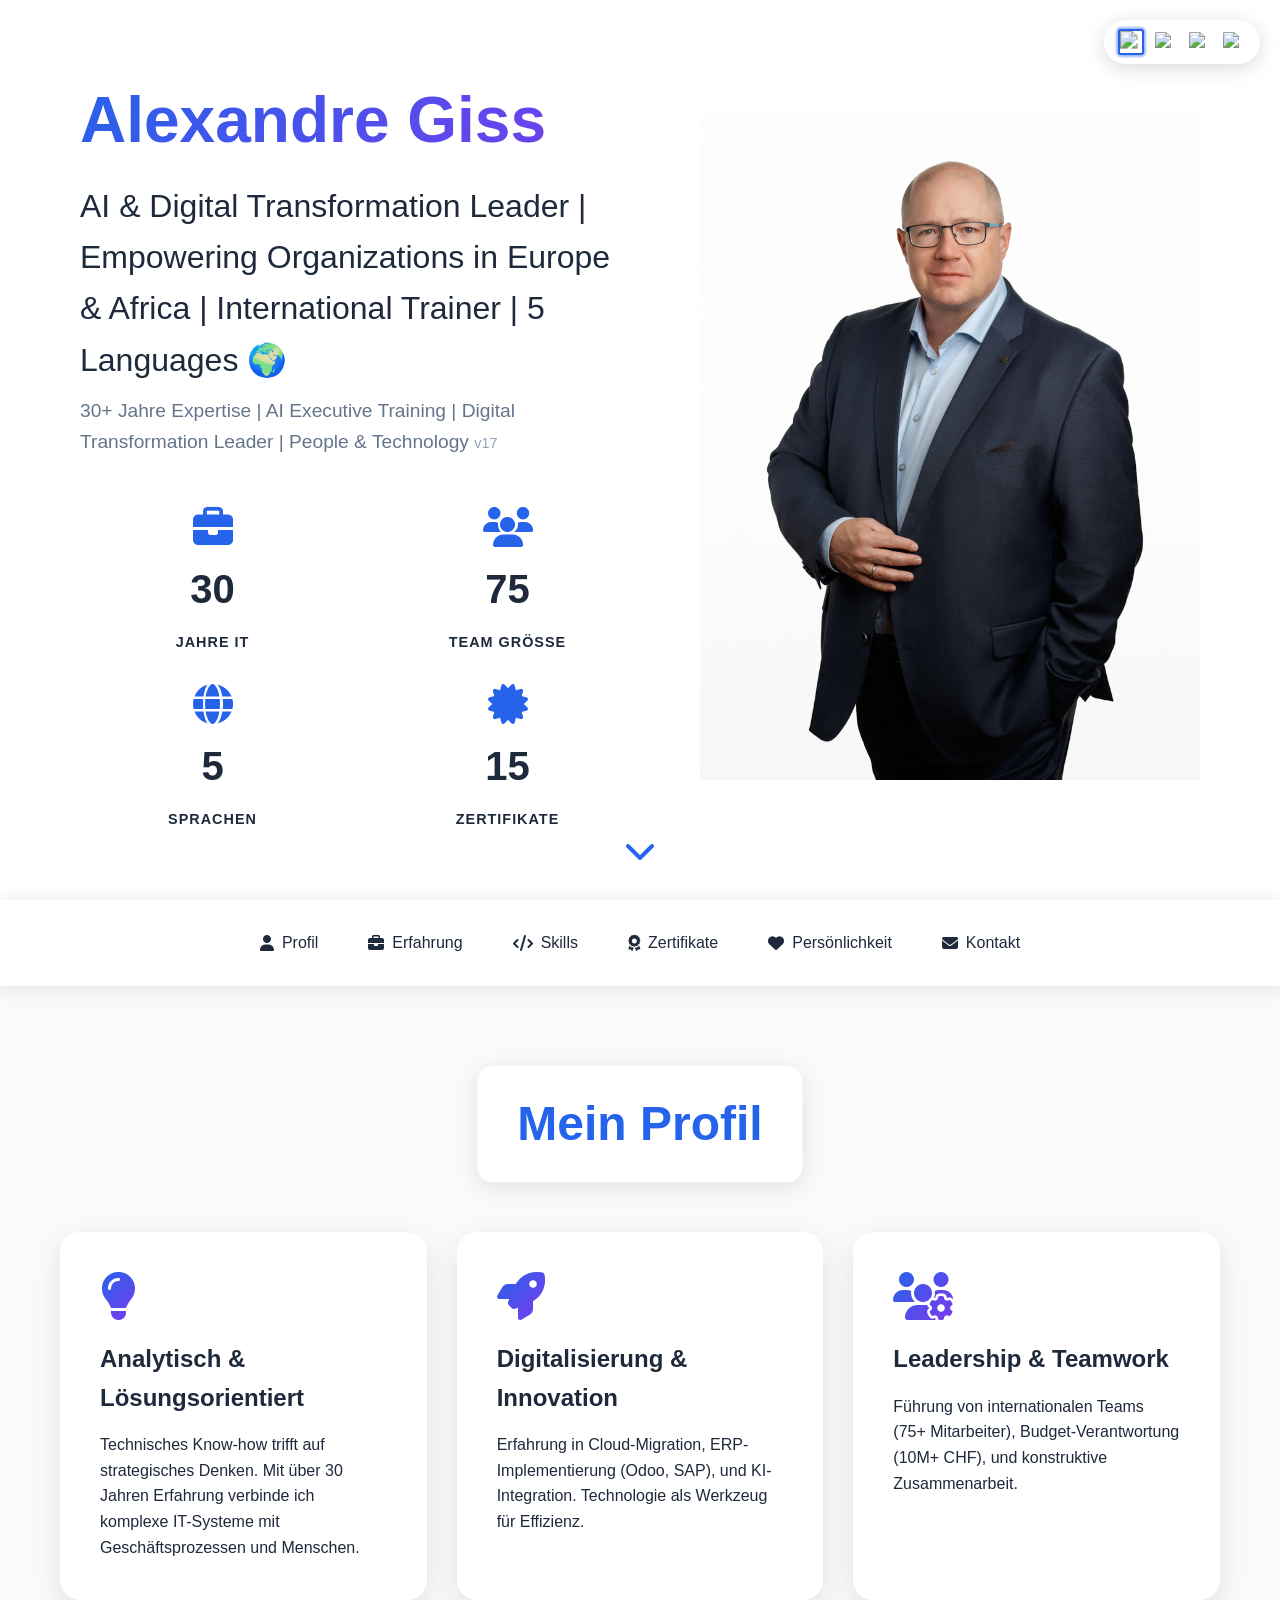
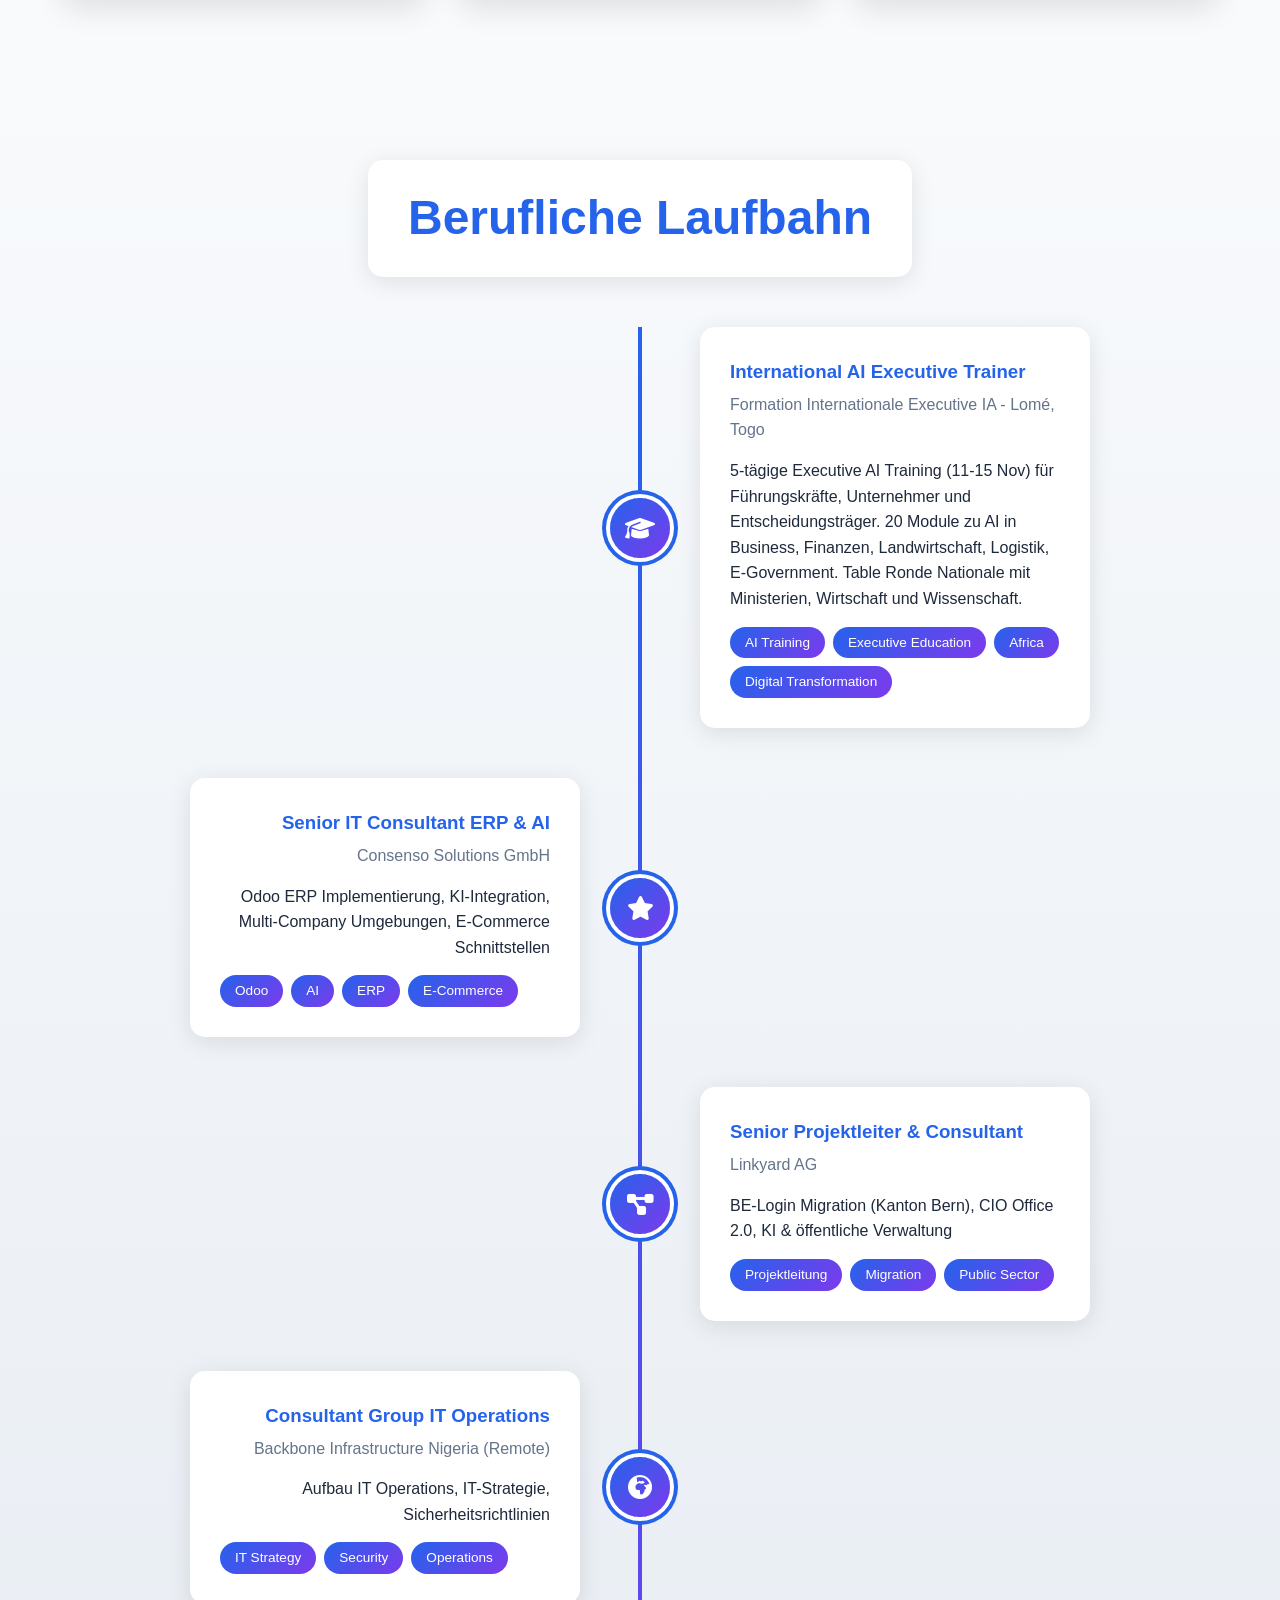
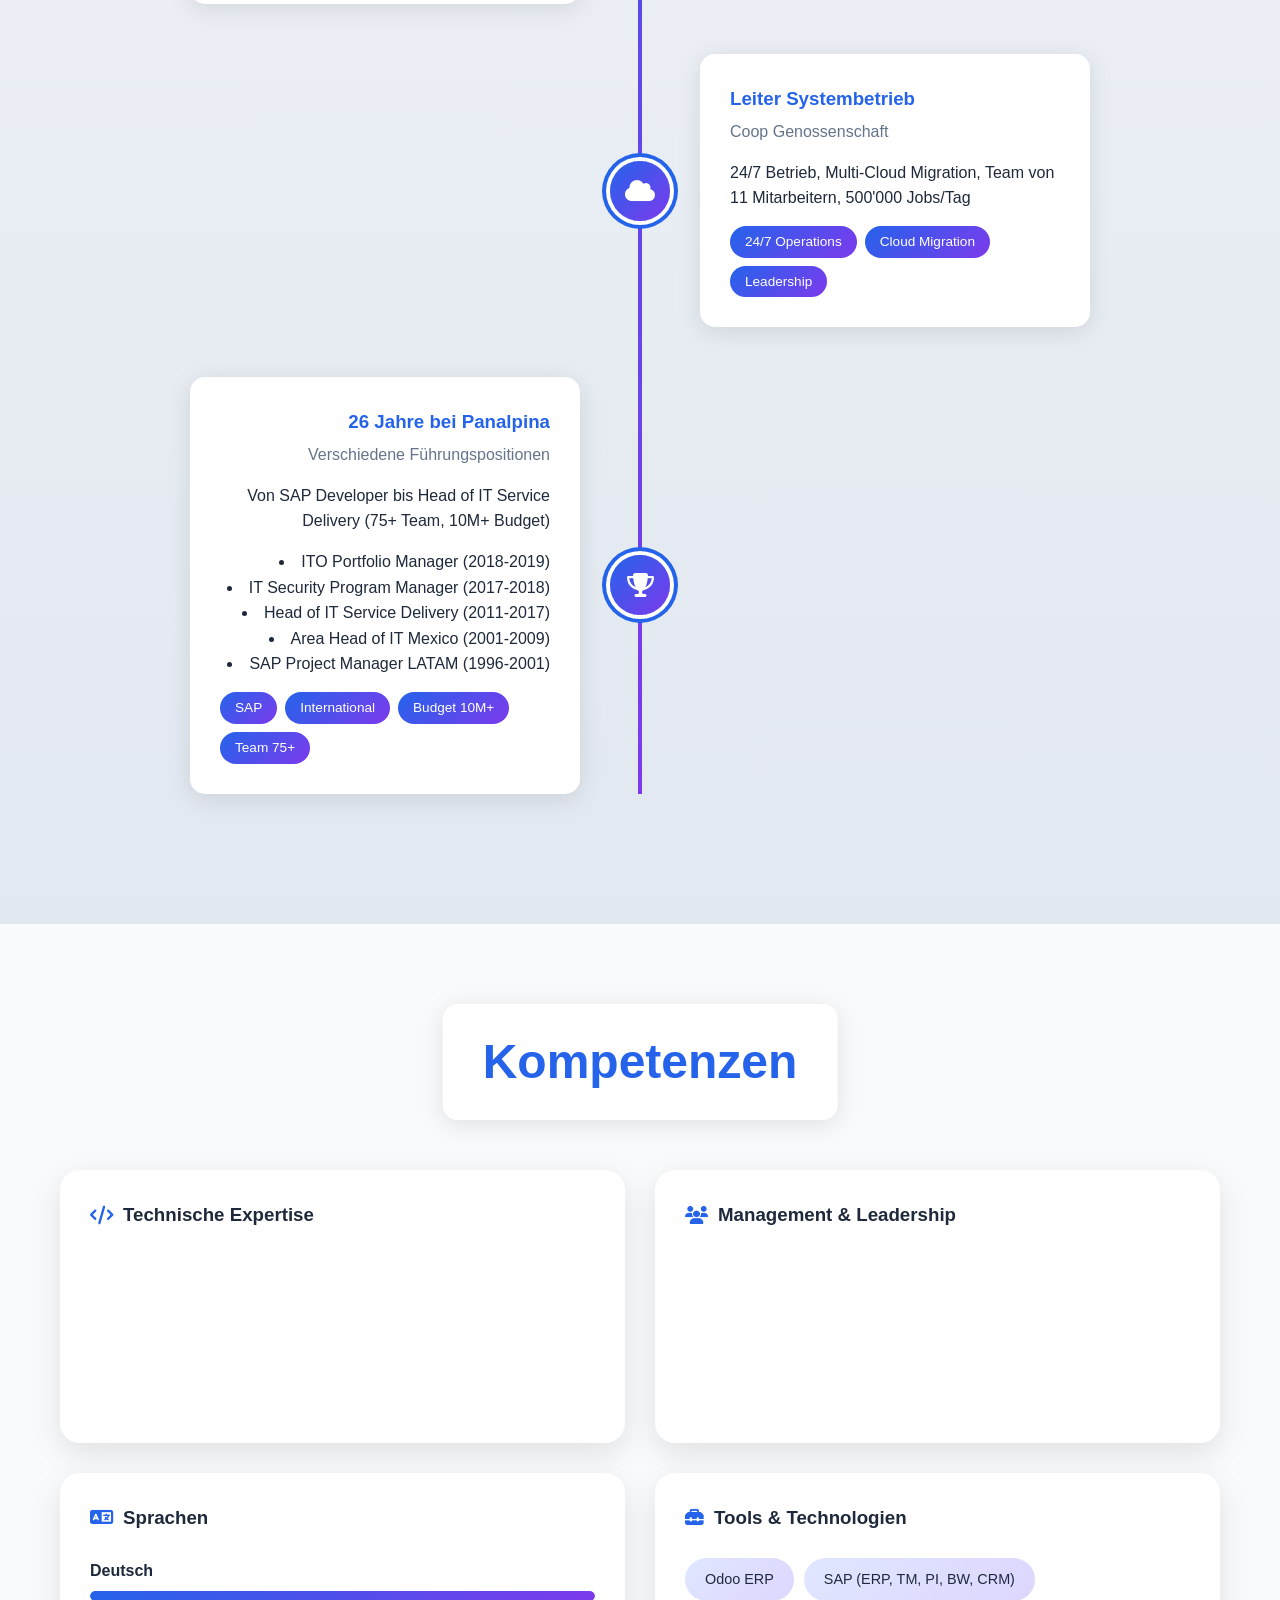
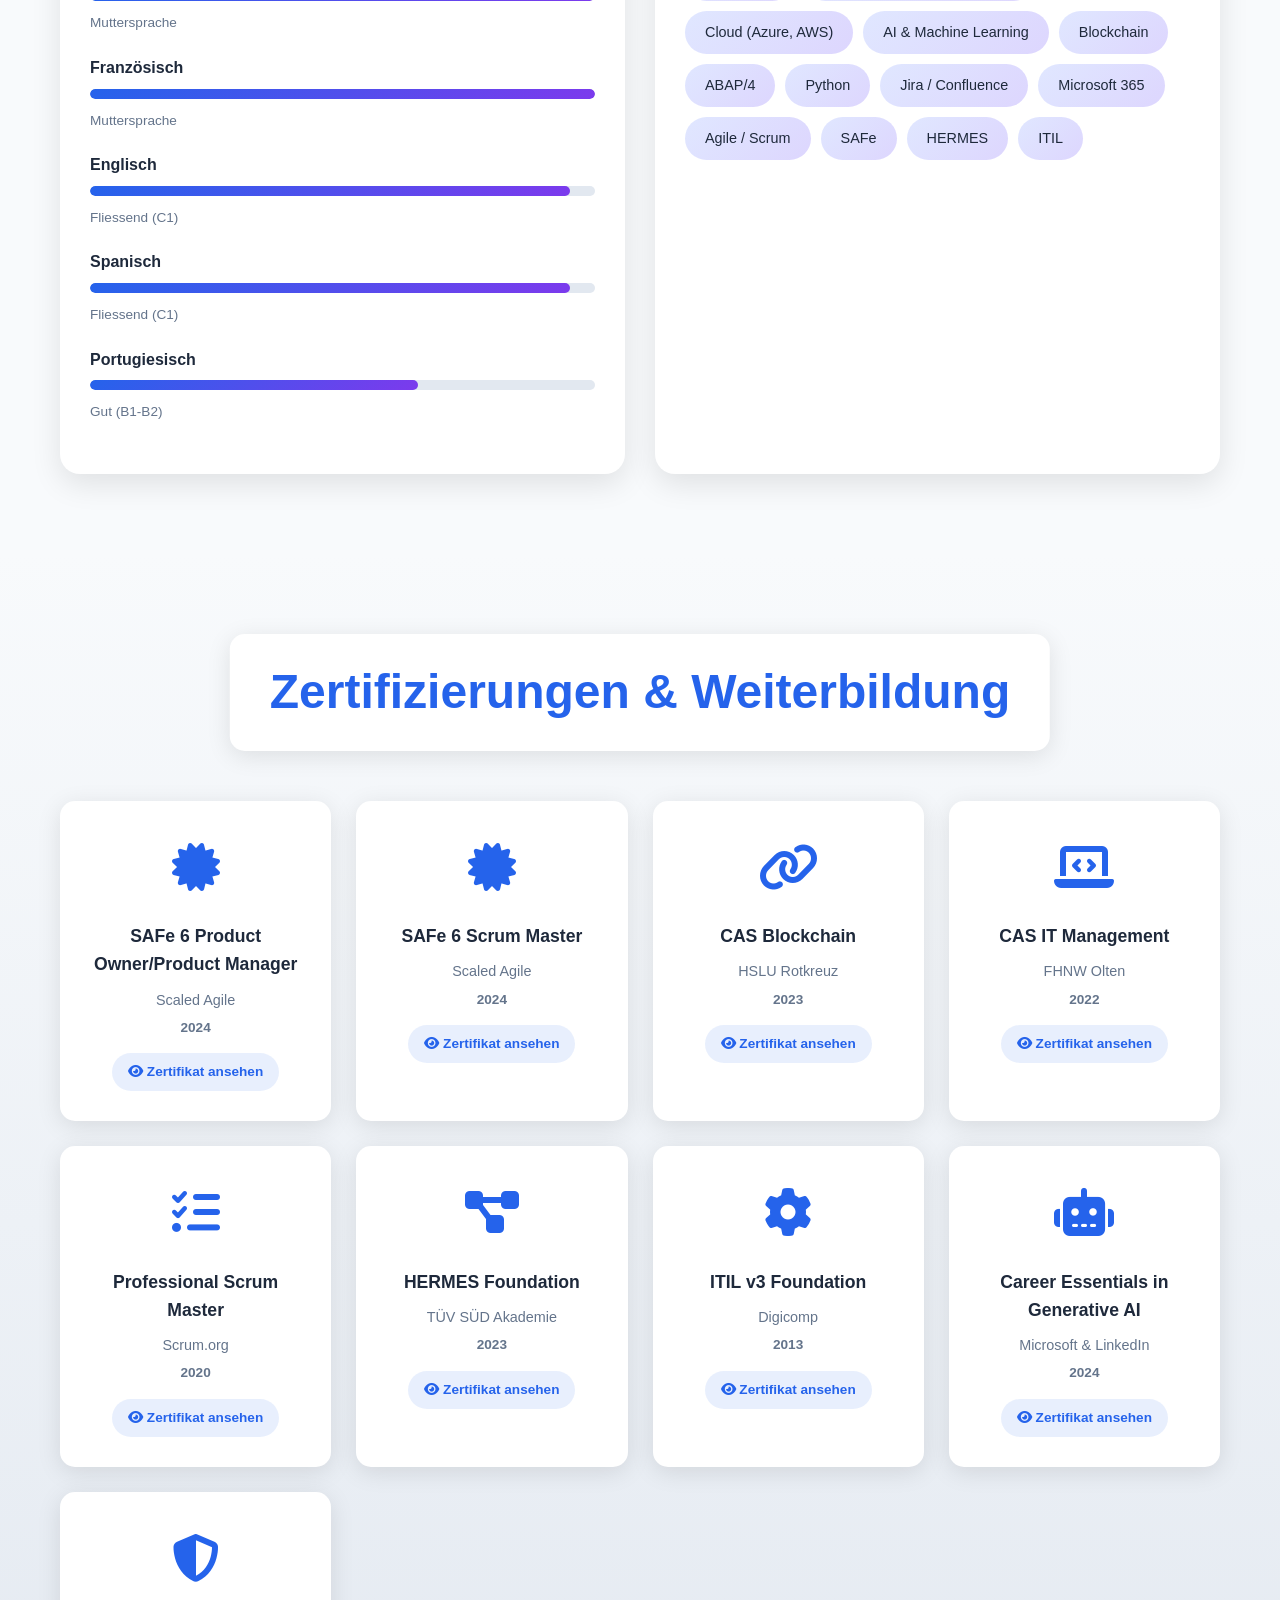
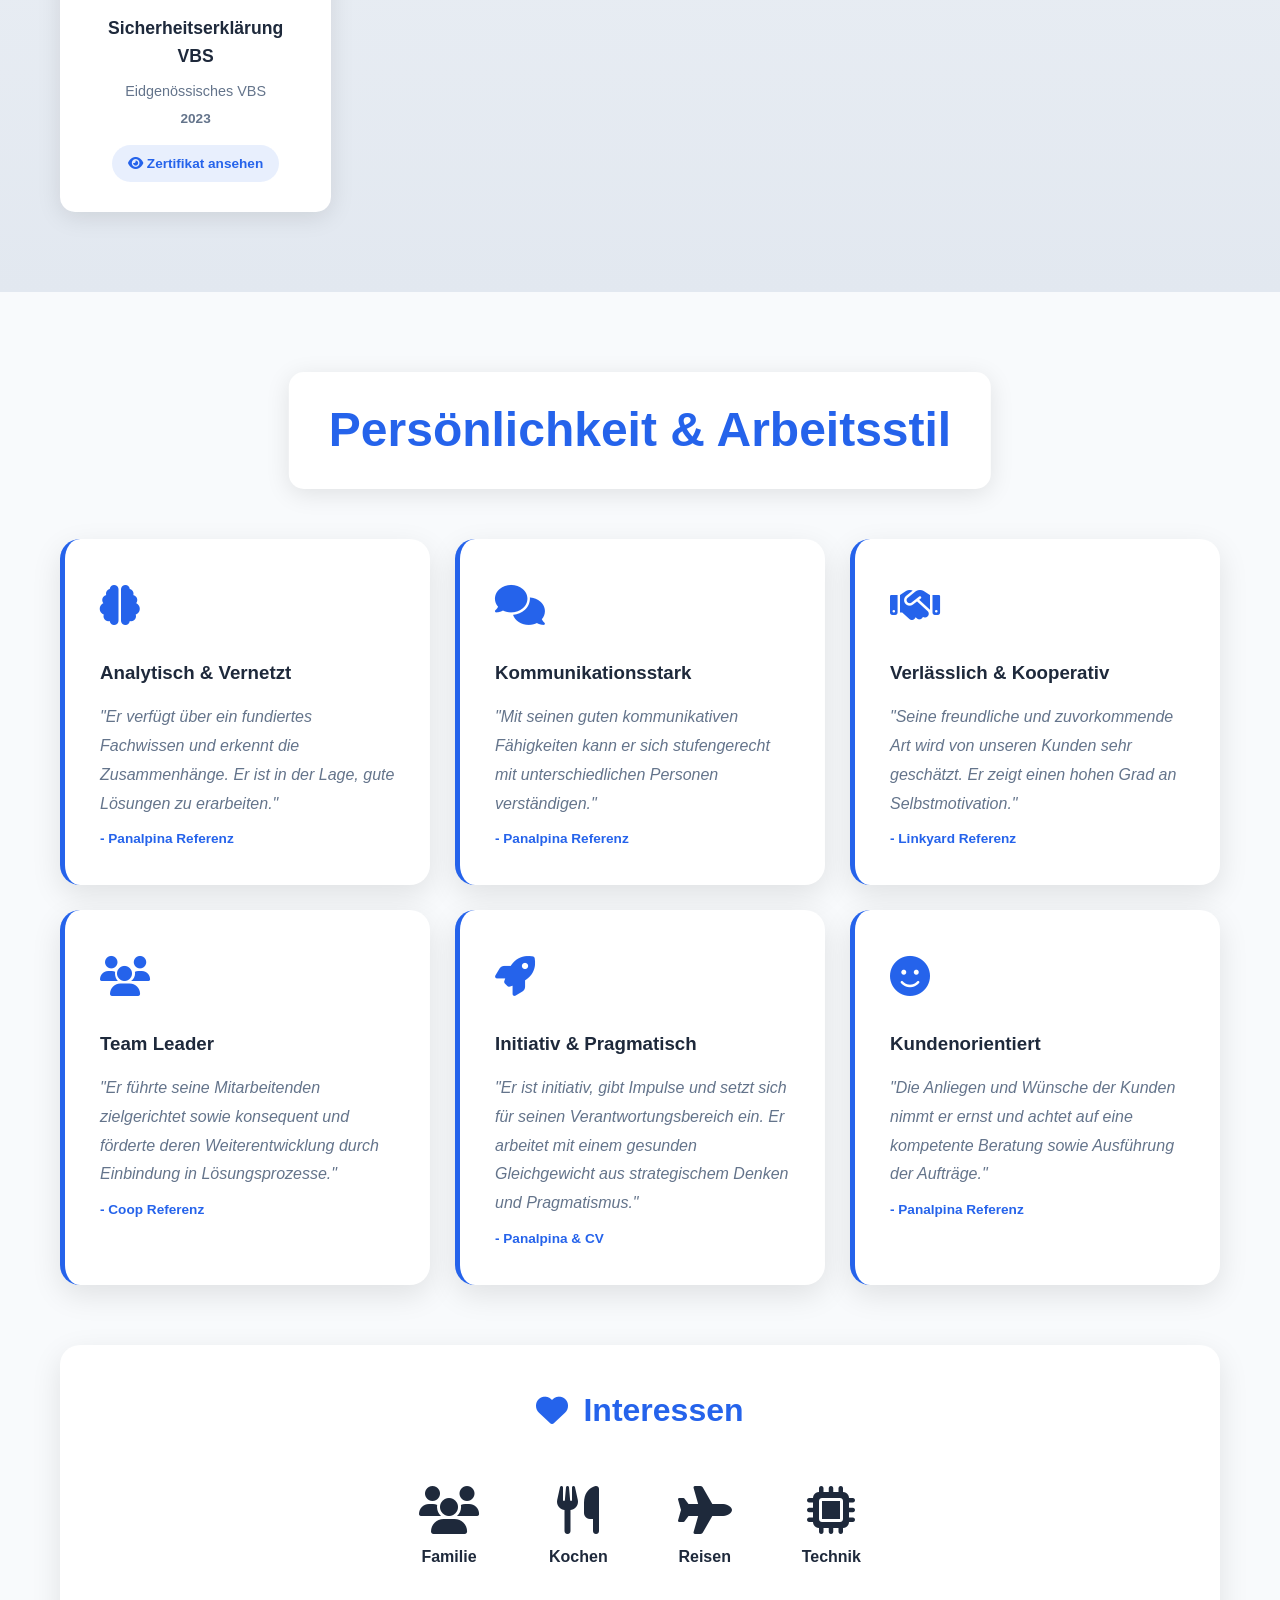
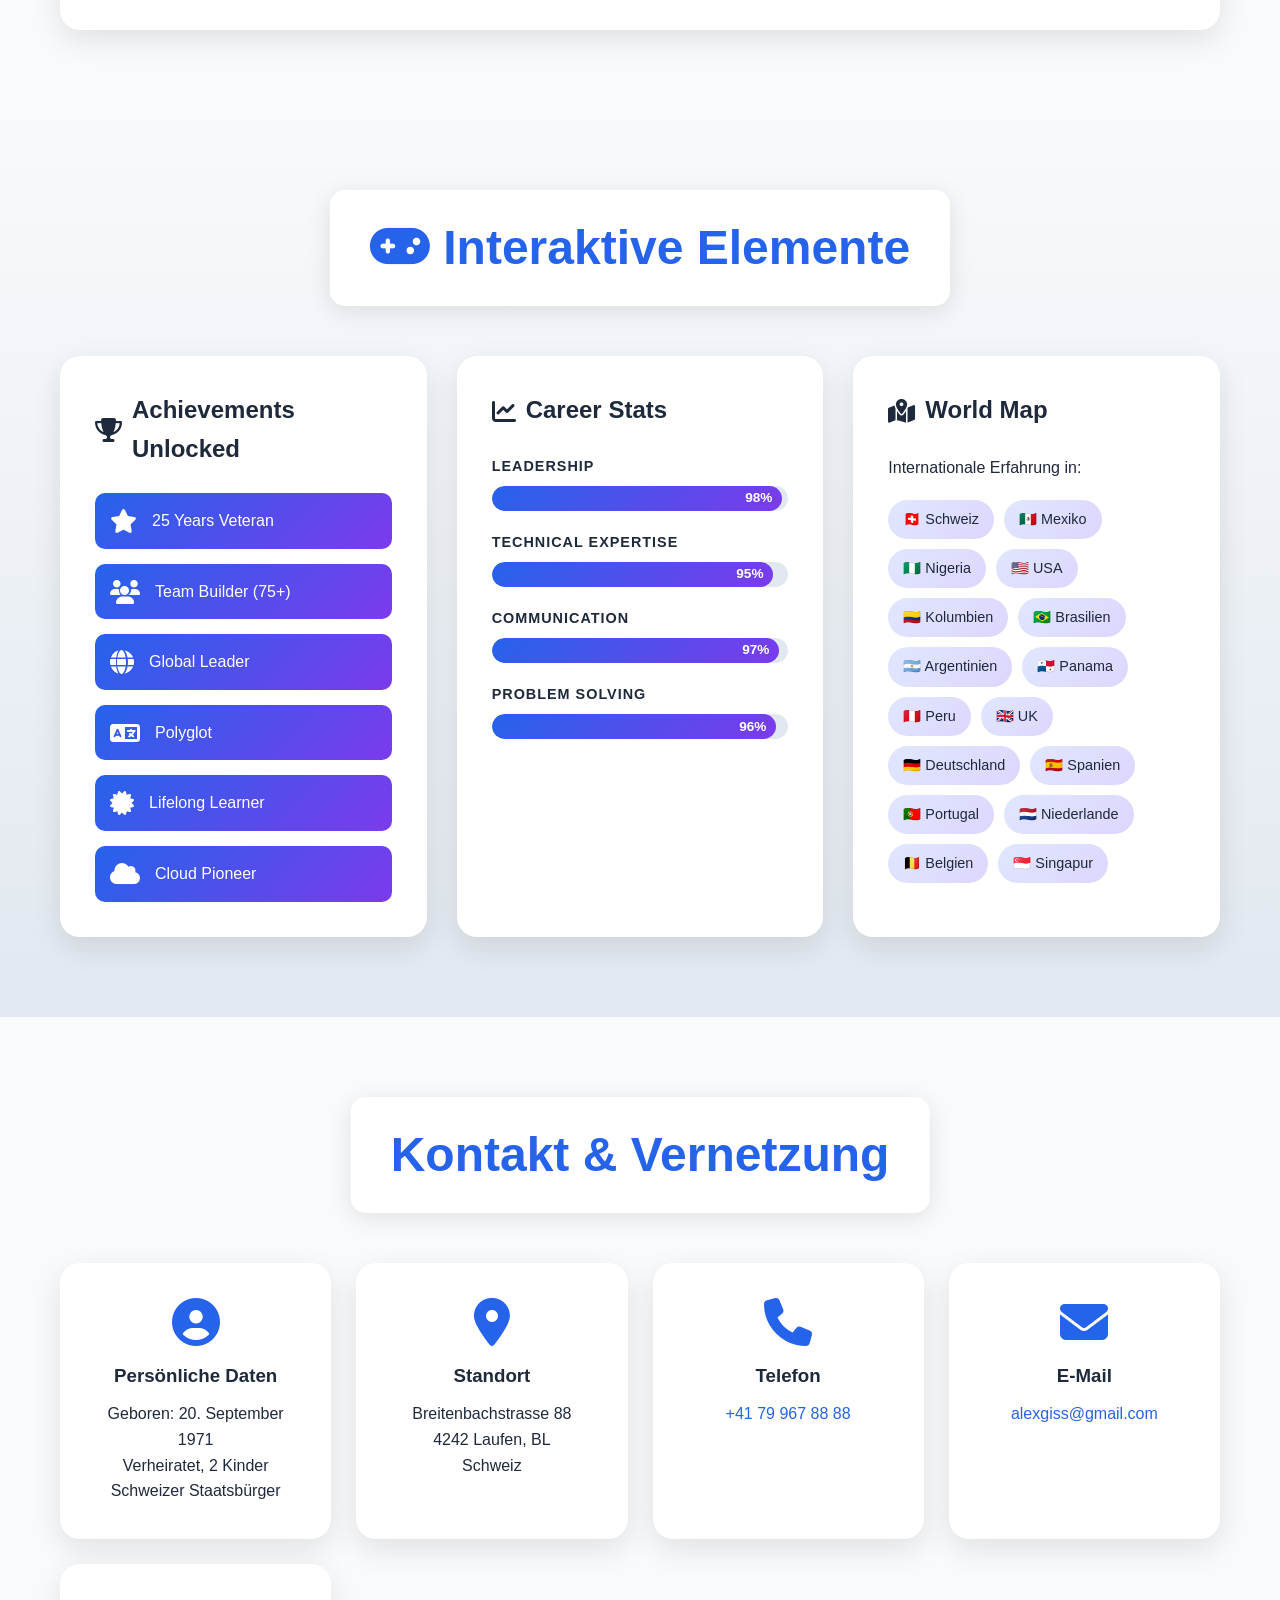
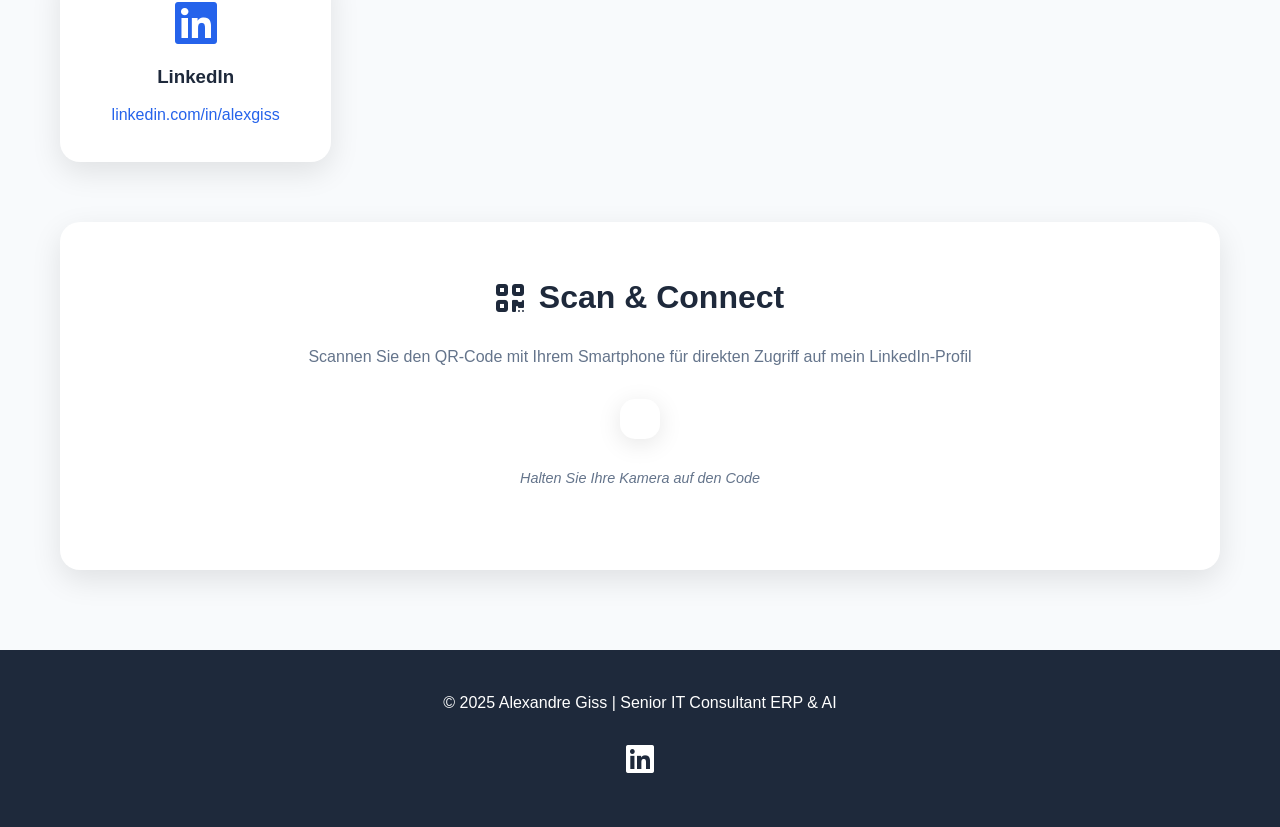
==== commit 2374b461: "Add International AI Executive Trainer position and update profile - Add new 2025 timeline entry for" ====
--- a/index.html
+++ b/index.html
@@ -30,10 +30,10 @@
     <section class="hero">
         <div class="hero-content">
             <h1>Alexandre Giss</h1>
-            <h2 class="subtitle">Senior IT Consultant ERP & AI</h2>
+            <h2 class="subtitle" data-de="AI & Digital Transformation Leader | Empowering Organizations in Europe & Africa | International Trainer | 5 Languages 🌍" data-en="AI & Digital Transformation Leader | Empowering Organizations in Europe & Africa | International Trainer | 5 Languages 🌍" data-fr="Leader en IA & Transformation Digitale | Autonomisation des Organisations en Europe & Afrique | Formateur International | 5 Langues 🌍" data-es="Líder en IA & Transformación Digital | Empoderamiento de Organizaciones en Europa & África | Formador Internacional | 5 Idiomas 🌍">AI & Digital Transformation Leader | Empowering Organizations in Europe & Africa | International Trainer | 5 Languages 🌍</h2>
             <p class="tagline">
-                <span data-de="30+ Jahre Expertise | Digital Transformation Leader | People & Technology" data-en="30+ Years of Expertise | Digital Transformation Leader | People & Technology" data-fr="30+ Années d'Expertise | Leader de la Transformation Digitale | Personnes & Technologie" data-es="30+ Años de Experiencia | Líder en Transformación Digital | Personas & Tecnología">30+ Jahre Expertise | Digital Transformation Leader | People & Technology</span>
-                <span style="color: #94a3b8; font-size: 0.75em; font-weight: 300;">v16</span>
+                <span data-de="30+ Jahre Expertise | AI Executive Training | Digital Transformation Leader | People & Technology" data-en="30+ Years of Expertise | AI Executive Training | Digital Transformation Leader | People & Technology" data-fr="30+ Années d'Expertise | Formation Executive IA | Leader de la Transformation Digitale | Personnes & Technologie" data-es="30+ Años de Experiencia | Formación Ejecutiva IA | Líder en Transformación Digital | Personas & Tecnología">30+ Jahre Expertise | AI Executive Training | Digital Transformation Leader | People & Technology</span>
+                <span style="color: #94a3b8; font-size: 0.75em; font-weight: 300;">v17</span>
             </p>
             <div class="hero-stats">
                 <div class="stat-item">
@@ -105,6 +105,20 @@
         <div class="container">
             <h2 class="section-title" data-de="Berufliche Laufbahn" data-en="Professional Career" data-fr="Parcours Professionnel" data-es="Carrera Profesional">Berufliche Laufbahn</h2>
             <div class="timeline">
+                <div class="timeline-item" data-year="2025">
+                    <div class="timeline-icon"><i class="fas fa-graduation-cap"></i></div>
+                    <div class="timeline-content">
+                        <h3 data-de="International AI Executive Trainer" data-en="International AI Executive Trainer" data-fr="Formateur International Executive IA" data-es="Formador Internacional Ejecutivo IA">International AI Executive Trainer</h3>
+                        <h4 data-de="Formation Internationale Executive IA - Lomé, Togo" data-en="International Executive AI Training - Lomé, Togo" data-fr="Formation Internationale Executive IA - Lomé, Togo" data-es="Formación Internacional Ejecutiva IA - Lomé, Togo">Formation Internationale Executive IA - Lomé, Togo</h4>
+                        <p data-de="5-tägige Executive AI Training (11-15 Nov) für Führungskräfte, Unternehmer und Entscheidungsträger. 20 Module zu AI in Business, Finanzen, Landwirtschaft, Logistik, E-Government. Table Ronde Nationale mit Ministerien, Wirtschaft und Wissenschaft." data-en="5-day Executive AI Training (Nov 11-15) for executives, entrepreneurs and decision-makers. 20 modules on AI in Business, Finance, Agriculture, Logistics, E-Government. National Round Table with Ministries, Business and Academia." data-fr="Formation Executive IA de 5 jours (11-15 nov) pour dirigeants, entrepreneurs et décideurs. 20 modules sur l'IA dans les affaires, finance, agriculture, logistique, e-gouvernement. Table Ronde Nationale avec Ministères, Entreprises et Académie." data-es="Formación Ejecutiva IA de 5 días (11-15 nov) para ejecutivos, emprendedores y tomadores de decisiones. 20 módulos sobre IA en Negocios, Finanzas, Agricultura, Logística, E-Gobierno. Mesa Redonda Nacional con Ministerios, Empresas y Academia.">5-tägige Executive AI Training (11-15 Nov) für Führungskräfte, Unternehmer und Entscheidungsträger. 20 Module zu AI in Business, Finanzen, Landwirtschaft, Logistik, E-Government. Table Ronde Nationale mit Ministerien, Wirtschaft und Wissenschaft.</p>
+                        <div class="tags">
+                            <span class="tag">AI Training</span>
+                            <span class="tag">Executive Education</span>
+                            <span class="tag">Africa</span>
+                            <span class="tag">Digital Transformation</span>
+                        </div>
+                    </div>
+                </div>
                 <div class="timeline-item" data-year="2024">
                     <div class="timeline-icon"><i class="fas fa-star"></i></div>
                     <div class="timeline-content">
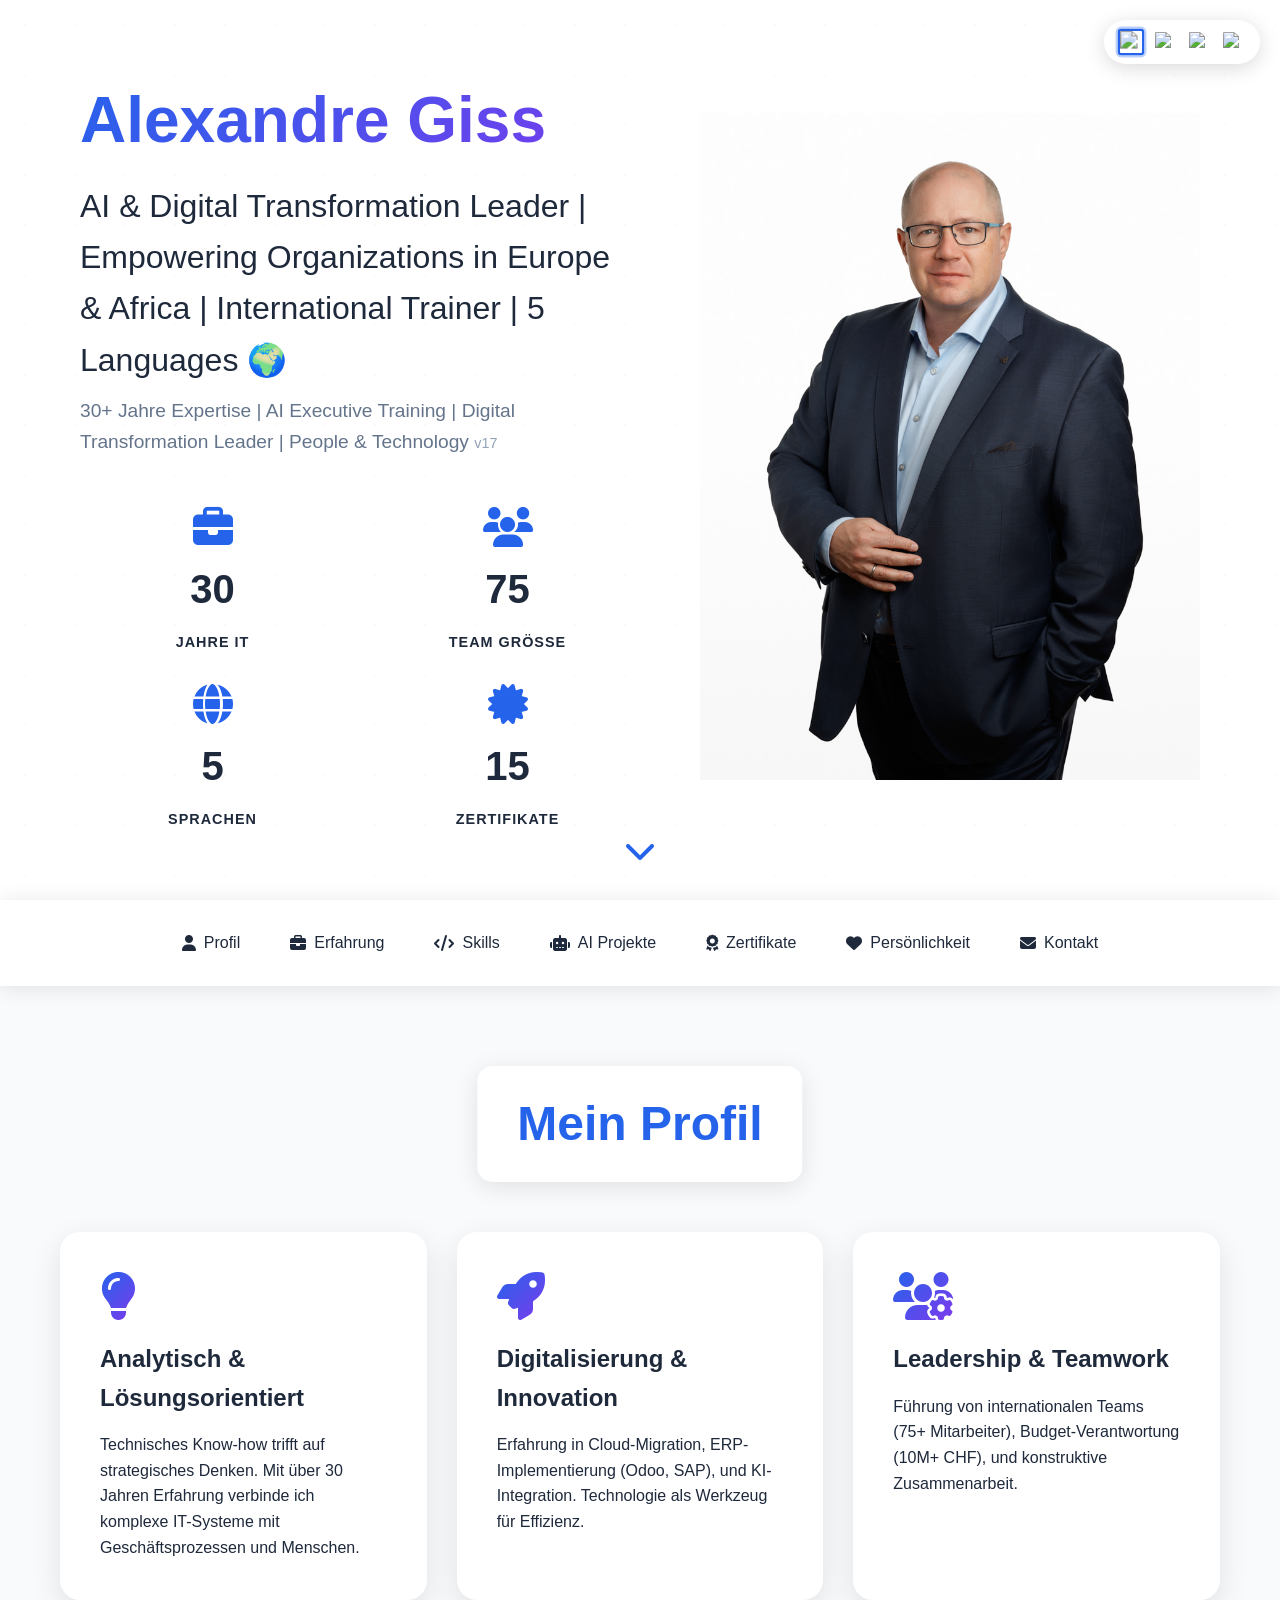
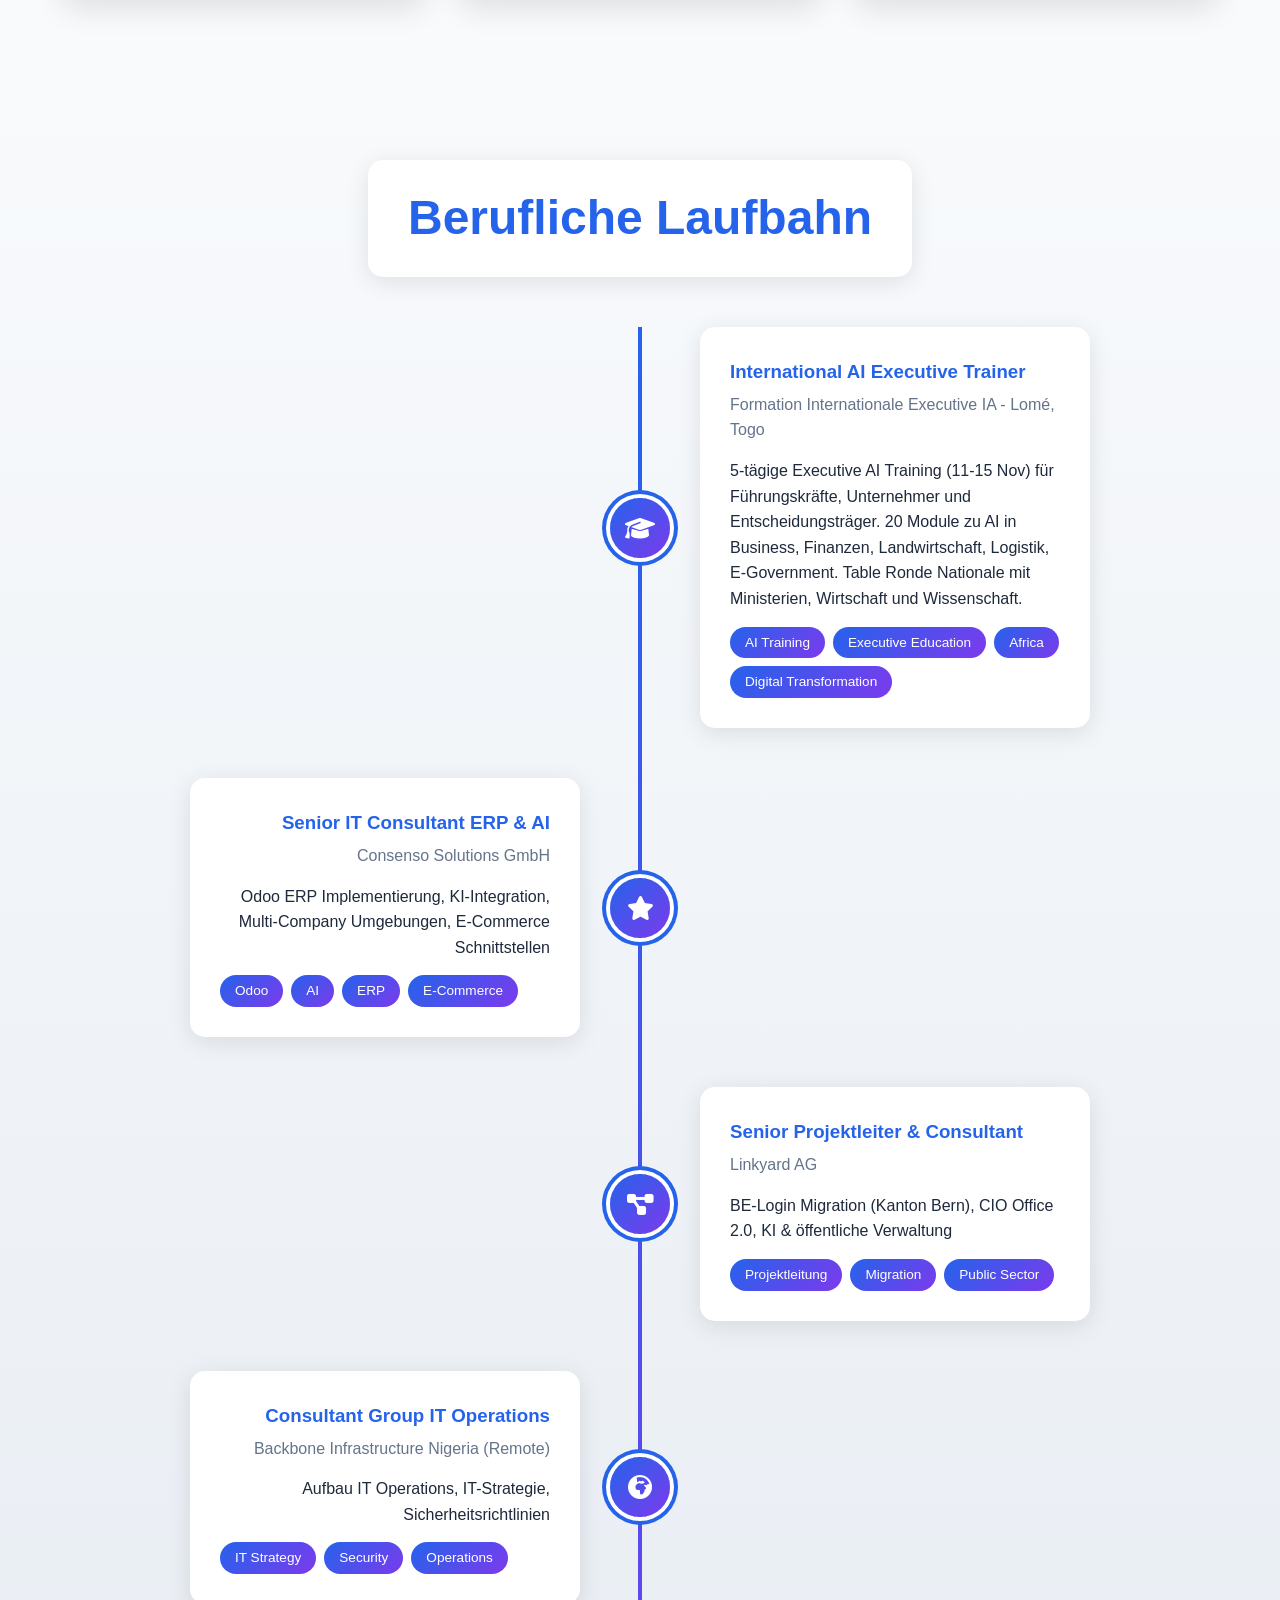
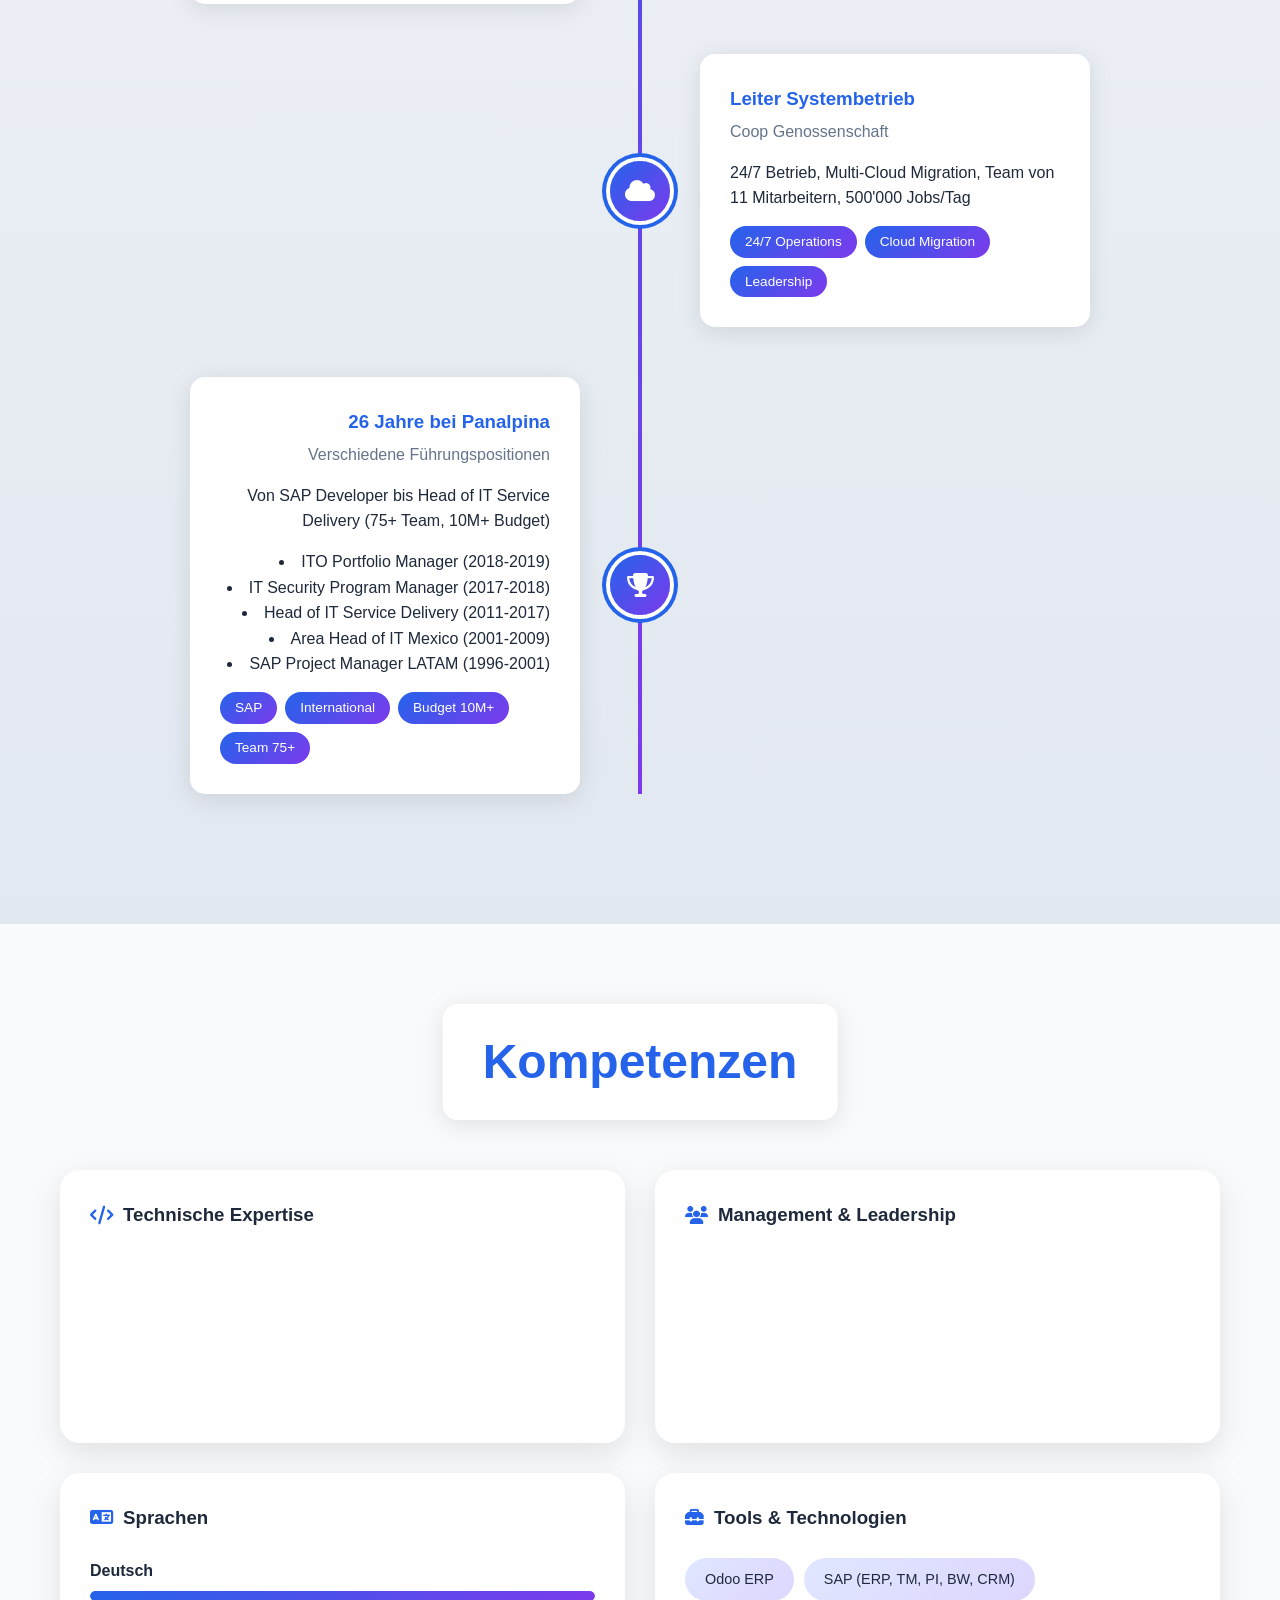
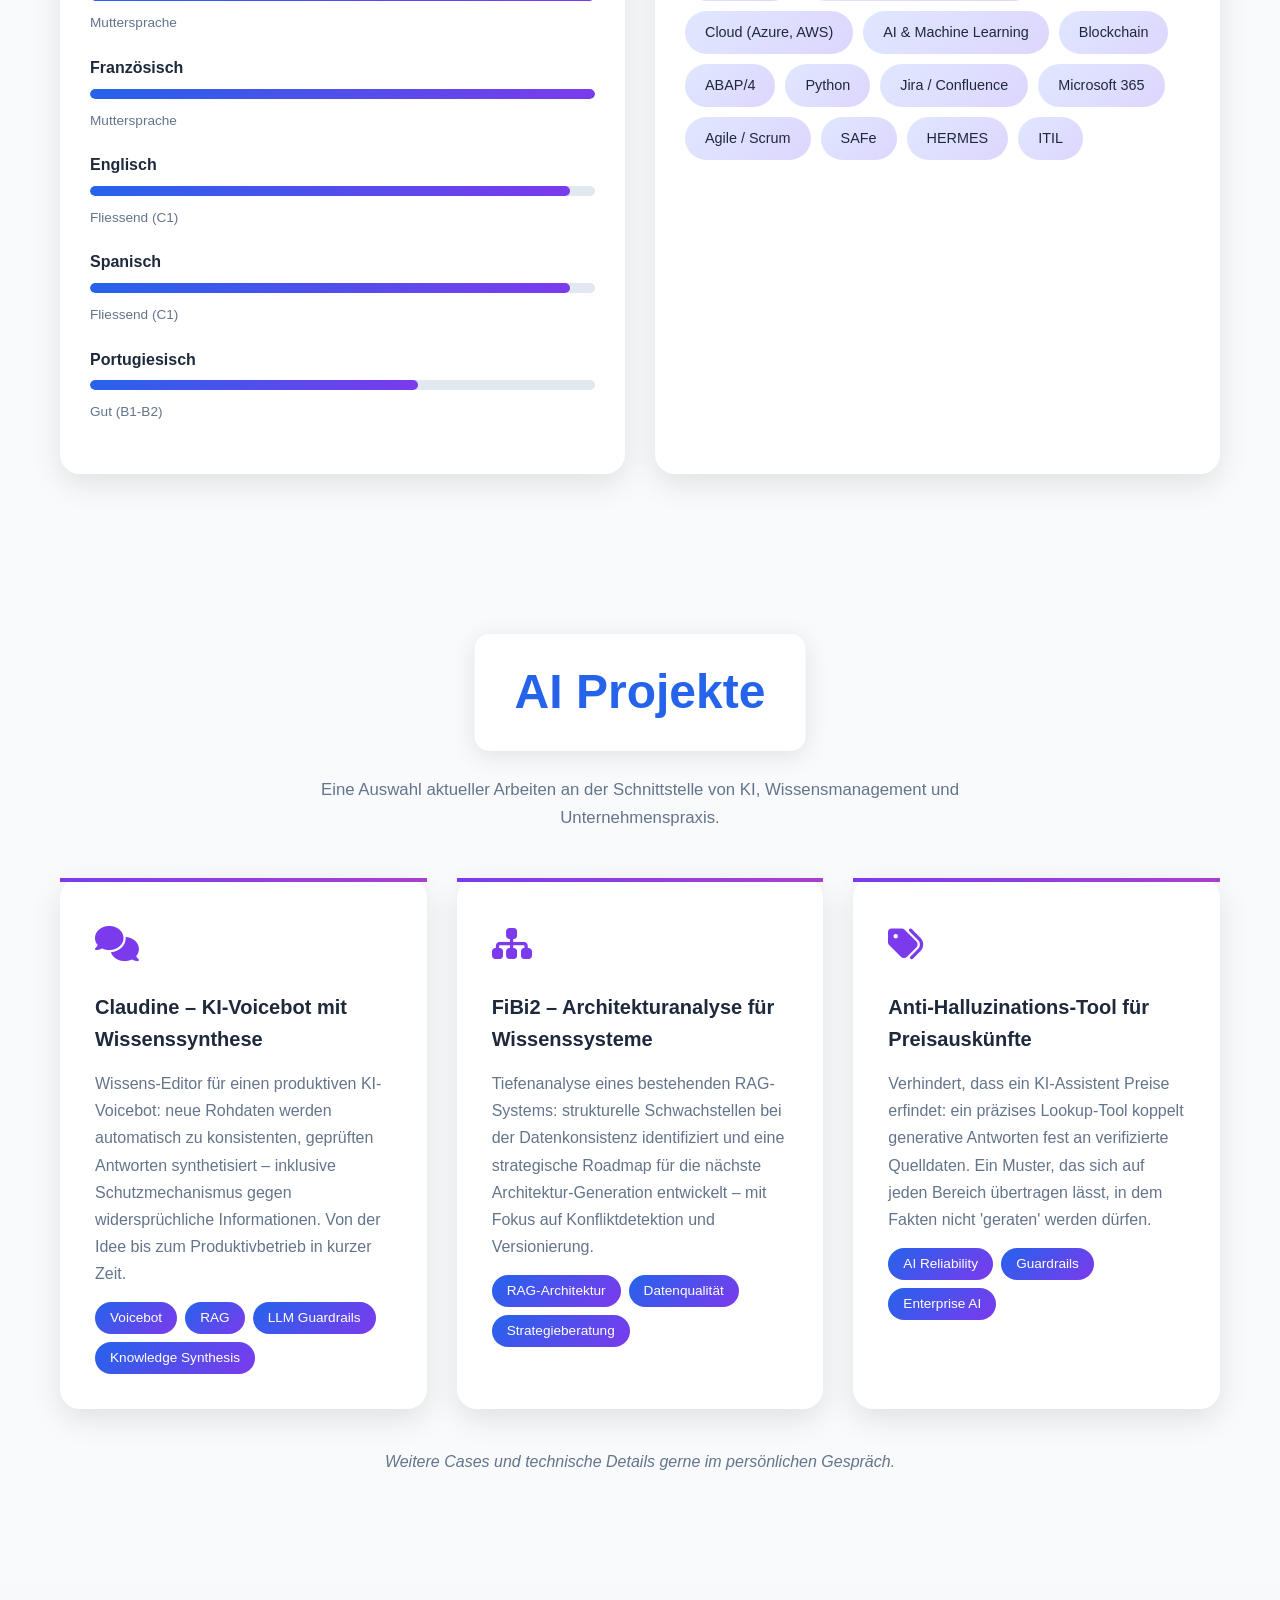
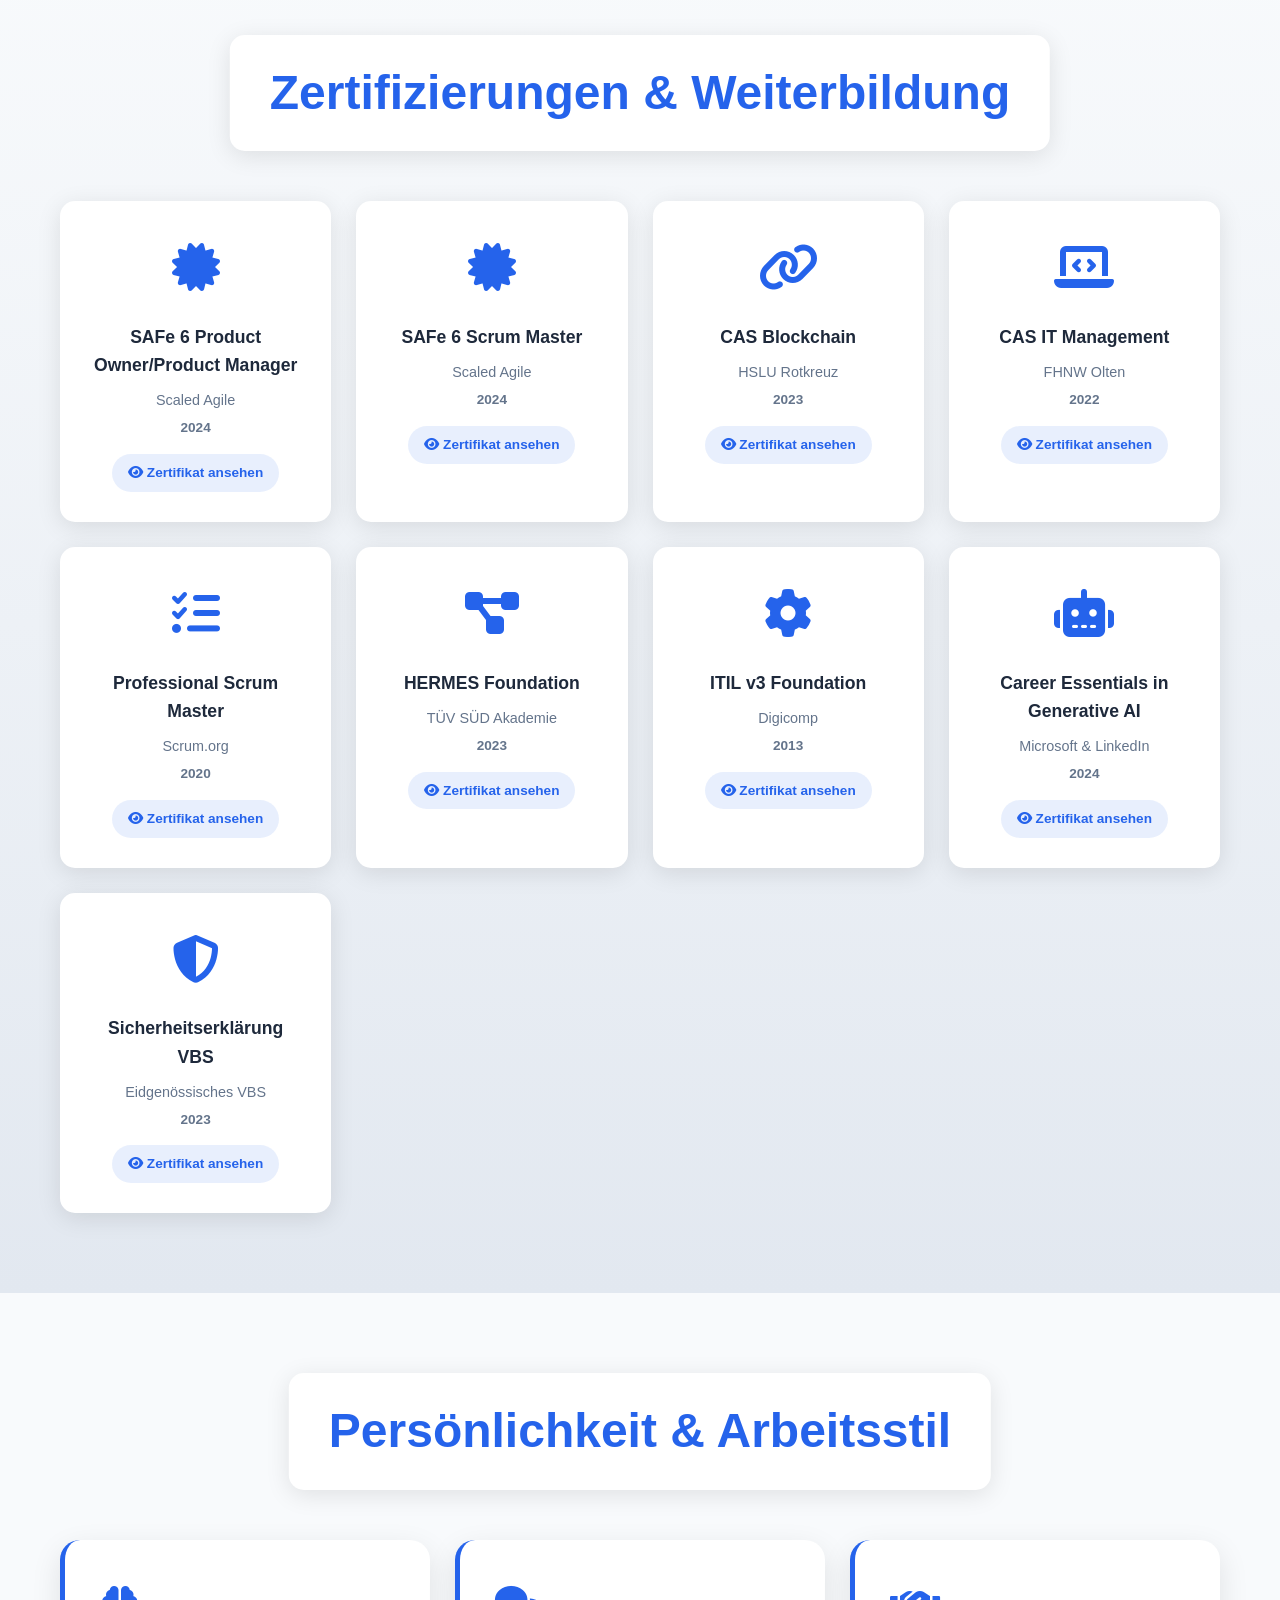
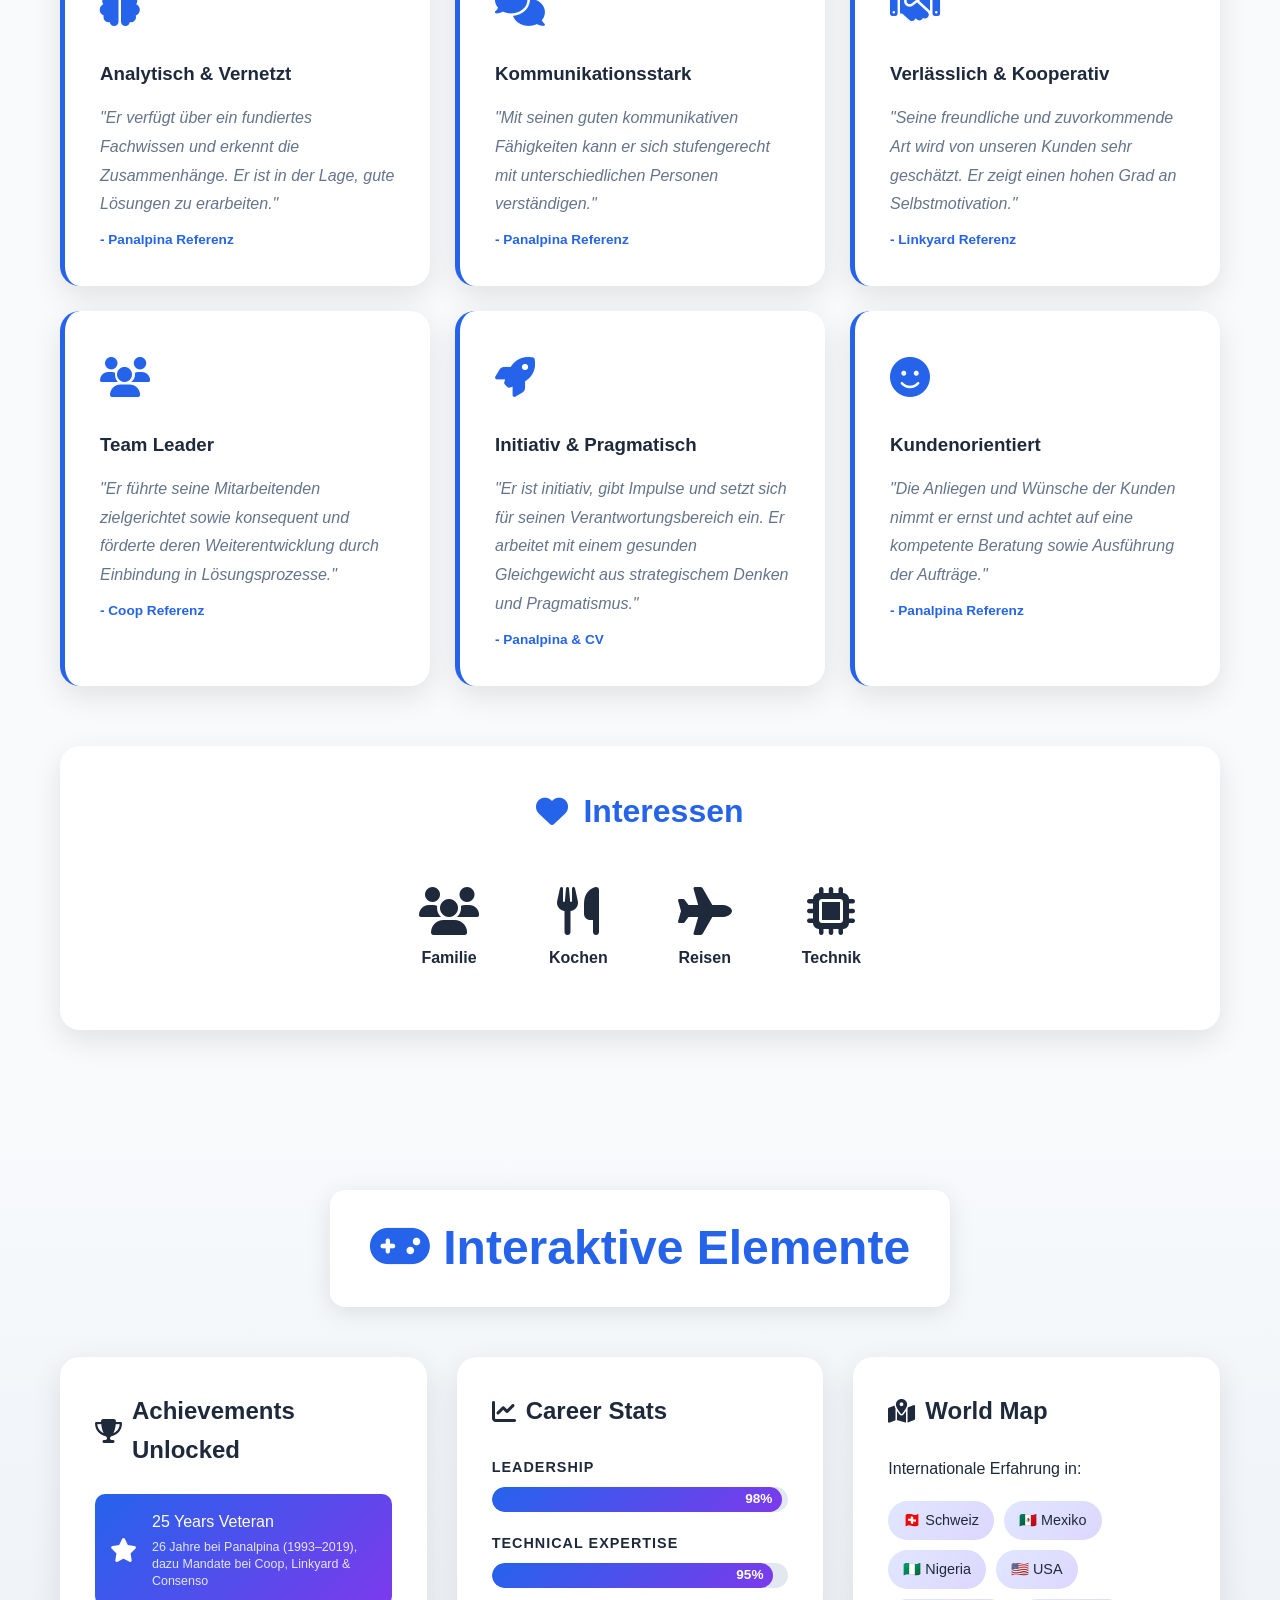
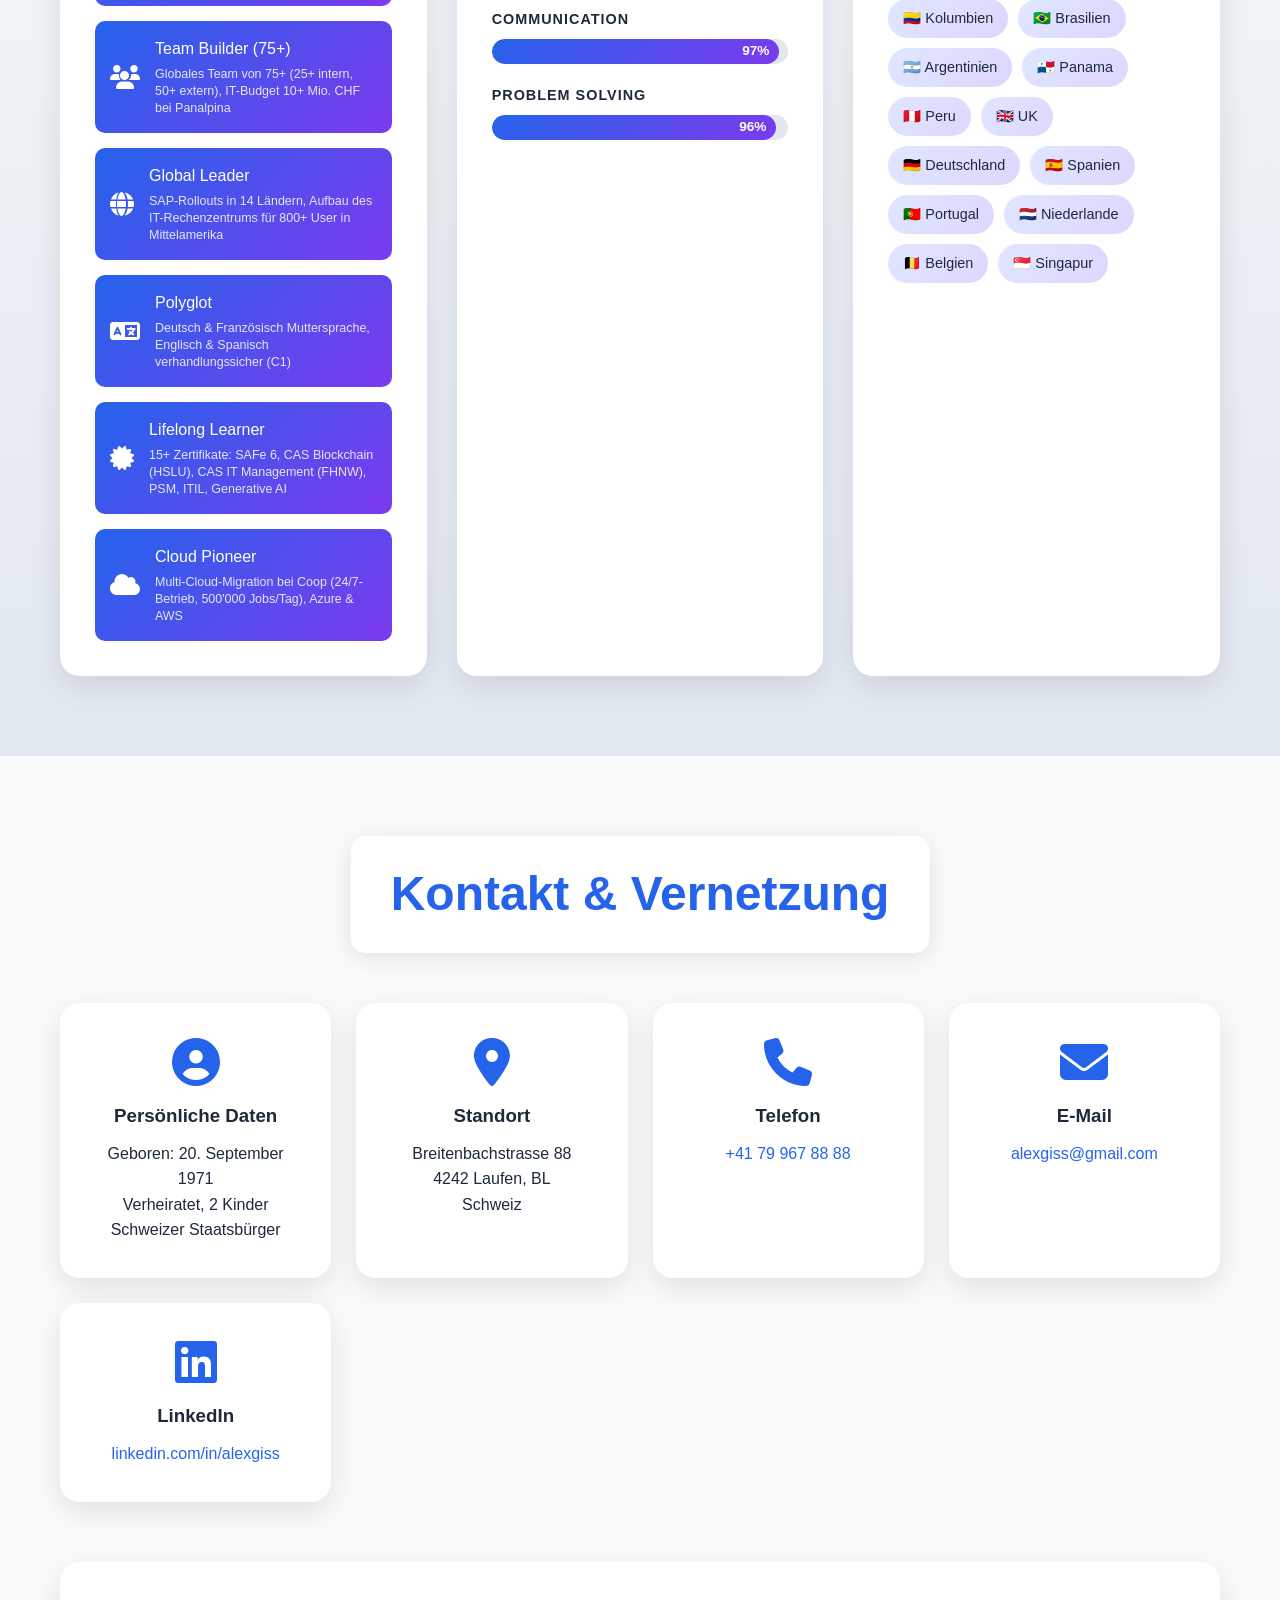
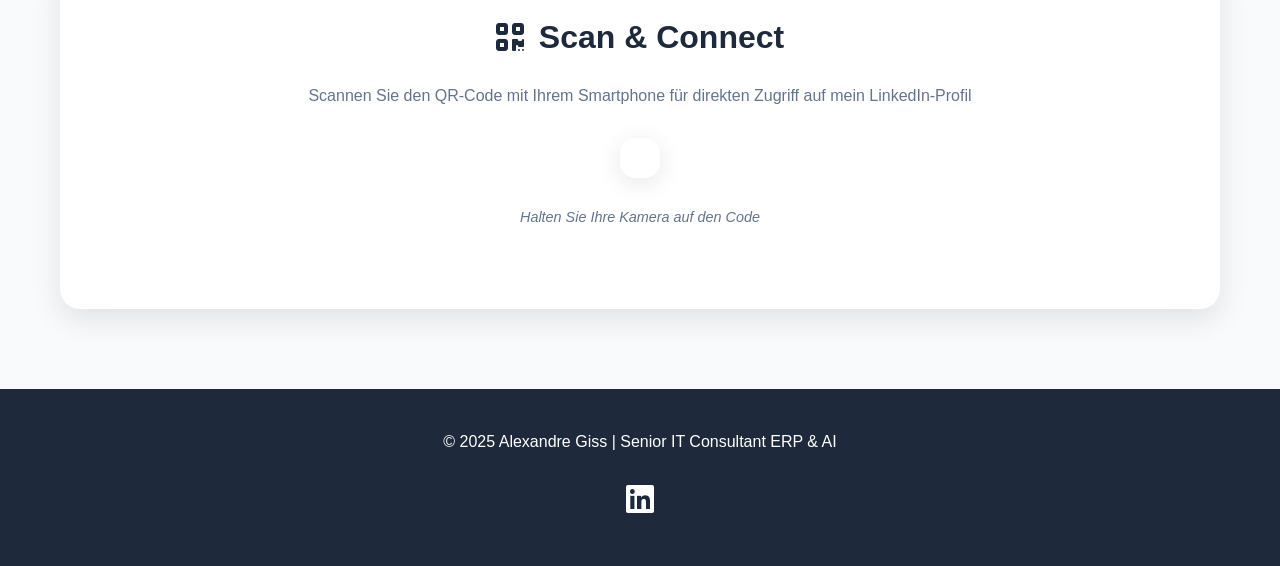
==== commit bfb2eb1f: "Add AI Projects case-study section, sharpen achievement details Adds a teaser-level "AI Projekte" se" ====
--- a/index.html
+++ b/index.html
@@ -3,7 +3,15 @@
 <head>
     <meta charset="UTF-8">
     <meta name="viewport" content="width=device-width, initial-scale=1.0">
-    <title>Alexandre Giss - Senior IT Consultant ERP & AI</title>
+    <title>Alexandre Giss - AI & Digital Transformation Leader | International Trainer</title>
+    <meta name="description" content="AI & Digital Transformation Leader | Empowering Organizations in Europe & Africa | International Trainer | 30+ Years Expertise">
+    <meta property="og:title" content="Alexandre Giss - AI & Digital Transformation Leader | International Trainer">
+    <meta property="og:description" content="AI & Digital Transformation Leader | Empowering Organizations in Europe & Africa | International Trainer | 30+ Years Expertise">
+    <meta property="og:type" content="website">
+    <meta property="og:url" content="https://xelag155.github.io">
+    <meta name="twitter:card" content="summary_large_image">
+    <meta name="twitter:title" content="Alexandre Giss - AI & Digital Transformation Leader | International Trainer">
+    <meta name="twitter:description" content="AI & Digital Transformation Leader | Empowering Organizations in Europe & Africa | International Trainer | 30+ Years Expertise">
     <link rel="stylesheet" href="styles.css">
     <link rel="stylesheet" href="https://cdnjs.cloudflare.com/ajax/libs/font-awesome/6.4.0/css/all.min.css">
     <script src="https://cdn.jsdelivr.net/npm/chart.js@4.4.0/dist/chart.umd.min.js"></script>
@@ -71,6 +79,7 @@
         <a href="#about" class="nav-link"><i class="fas fa-user"></i> <span data-de="Profil" data-en="Profile" data-fr="Profil" data-es="Perfil">Profil</span></a>
         <a href="#experience" class="nav-link"><i class="fas fa-briefcase"></i> <span data-de="Erfahrung" data-en="Experience" data-fr="Expérience" data-es="Experiencia">Erfahrung</span></a>
         <a href="#skills" class="nav-link"><i class="fas fa-code"></i> <span data-de="Skills" data-en="Skills" data-fr="Compétences" data-es="Competencias">Skills</span></a>
+        <a href="#ai-projects" class="nav-link"><i class="fas fa-robot"></i> <span data-de="AI Projekte" data-en="AI Projects" data-fr="Projets IA" data-es="Proyectos IA">AI Projekte</span></a>
         <a href="#certifications" class="nav-link"><i class="fas fa-award"></i> <span data-de="Zertifikate" data-en="Certifications" data-fr="Certificats" data-es="Certificados">Zertifikate</span></a>
         <a href="#personality" class="nav-link"><i class="fas fa-heart"></i> <span data-de="Persönlichkeit" data-en="Personality" data-fr="Personnalité" data-es="Personalidad">Persönlichkeit</span></a>
         <a href="#contact" class="nav-link"><i class="fas fa-envelope"></i> <span data-de="Kontakt" data-en="Contact" data-fr="Contact" data-es="Contacto">Kontakt</span></a>
@@ -279,6 +288,48 @@
         </div>
     </section>
 
+    <!-- AI Projects Section -->
+    <section id="ai-projects" class="section">
+        <div class="container">
+            <h2 class="section-title" data-de="AI Projekte" data-en="AI Projects" data-fr="Projets IA" data-es="Proyectos IA">AI Projekte</h2>
+            <p class="section-subtitle" data-de="Eine Auswahl aktueller Arbeiten an der Schnittstelle von KI, Wissensmanagement und Unternehmenspraxis." data-en="A selection of recent work at the intersection of AI, knowledge management and business practice." data-fr="Une sélection de travaux récents à l'intersection de l'IA, de la gestion des connaissances et de la pratique métier." data-es="Una selección de trabajos recientes en la intersección de la IA, la gestión del conocimiento y la práctica empresarial.">Eine Auswahl aktueller Arbeiten an der Schnittstelle von KI, Wissensmanagement und Unternehmenspraxis.</p>
+            <div class="case-study-grid">
+                <div class="case-study-card">
+                    <div class="case-study-icon"><i class="fas fa-comments"></i></div>
+                    <h3 data-de="Claudine – KI-Voicebot mit Wissenssynthese" data-en="Claudine – AI Voicebot with Knowledge Synthesis" data-fr="Claudine – Voicebot IA avec synthèse des connaissances" data-es="Claudine – Voicebot de IA con síntesis de conocimiento">Claudine – KI-Voicebot mit Wissenssynthese</h3>
+                    <p data-de="Wissens-Editor für einen produktiven KI-Voicebot: neue Rohdaten werden automatisch zu konsistenten, geprüften Antworten synthetisiert – inklusive Schutzmechanismus gegen widersprüchliche Informationen. Von der Idee bis zum Produktivbetrieb in kurzer Zeit." data-en="Knowledge editor for a production AI voicebot: new raw data is automatically synthesized into consistent, verified answers — including a safeguard against contradictory information. From idea to production in short order." data-fr="Éditeur de connaissances pour un voicebot IA en production : les nouvelles données brutes sont automatiquement synthétisées en réponses cohérentes et vérifiées, avec un mécanisme de protection contre les informations contradictoires. De l'idée à la production en peu de temps." data-es="Editor de conocimiento para un voicebot de IA en producción: los nuevos datos brutos se sintetizan automáticamente en respuestas coherentes y verificadas, con un mecanismo de protección contra información contradictoria. De la idea a la producción en poco tiempo.">Wissens-Editor für einen produktiven KI-Voicebot: neue Rohdaten werden automatisch zu konsistenten, geprüften Antworten synthetisiert – inklusive Schutzmechanismus gegen widersprüchliche Informationen. Von der Idee bis zum Produktivbetrieb in kurzer Zeit.</p>
+                    <div class="tags">
+                        <span class="tag">Voicebot</span>
+                        <span class="tag">RAG</span>
+                        <span class="tag">LLM Guardrails</span>
+                        <span class="tag">Knowledge Synthesis</span>
+                    </div>
+                </div>
+                <div class="case-study-card">
+                    <div class="case-study-icon"><i class="fas fa-sitemap"></i></div>
+                    <h3 data-de="FiBi2 – Architekturanalyse für Wissenssysteme" data-en="FiBi2 – Architecture Review for Knowledge Systems" data-fr="FiBi2 – Analyse d'architecture pour systèmes de connaissances" data-es="FiBi2 – Análisis de arquitectura para sistemas de conocimiento">FiBi2 – Architekturanalyse für Wissenssysteme</h3>
+                    <p data-de="Tiefenanalyse eines bestehenden RAG-Systems: strukturelle Schwachstellen bei der Datenkonsistenz identifiziert und eine strategische Roadmap für die nächste Architektur-Generation entwickelt – mit Fokus auf Konfliktdetektion und Versionierung." data-en="In-depth analysis of an existing RAG system: identified structural weaknesses in data consistency and developed a strategic roadmap for the next architecture generation — focused on conflict detection and versioning." data-fr="Analyse approfondie d'un système RAG existant : identification des faiblesses structurelles de cohérence des données et élaboration d'une feuille de route stratégique pour la prochaine génération d'architecture, axée sur la détection de conflits et le versioning." data-es="Análisis en profundidad de un sistema RAG existente: se identificaron debilidades estructurales en la consistencia de los datos y se desarrolló una hoja de ruta estratégica para la próxima generación de arquitectura, con foco en la detección de conflictos y el versionado.">Tiefenanalyse eines bestehenden RAG-Systems: strukturelle Schwachstellen bei der Datenkonsistenz identifiziert und eine strategische Roadmap für die nächste Architektur-Generation entwickelt – mit Fokus auf Konfliktdetektion und Versionierung.</p>
+                    <div class="tags">
+                        <span class="tag">RAG-Architektur</span>
+                        <span class="tag">Datenqualität</span>
+                        <span class="tag">Strategieberatung</span>
+                    </div>
+                </div>
+                <div class="case-study-card">
+                    <div class="case-study-icon"><i class="fas fa-tags"></i></div>
+                    <h3 data-de="Anti-Halluzinations-Tool für Preisauskünfte" data-en="Anti-Hallucination Pricing Tool" data-fr="Outil anti-hallucination pour les prix" data-es="Herramienta anti-alucinaciones para precios">Anti-Halluzinations-Tool für Preisauskünfte</h3>
+                    <p data-de="Verhindert, dass ein KI-Assistent Preise erfindet: ein präzises Lookup-Tool koppelt generative Antworten fest an verifizierte Quelldaten. Ein Muster, das sich auf jeden Bereich übertragen lässt, in dem Fakten nicht 'geraten' werden dürfen." data-en="Prevents an AI assistant from inventing prices: a precise lookup tool ties generative answers firmly to verified source data. A pattern that transfers to any domain where facts must never be 'guessed'." data-fr="Empêche un assistant IA d'inventer des prix : un outil de recherche précis relie fermement les réponses génératives à des données sources vérifiées. Un modèle transposable à tout domaine où les faits ne doivent jamais être « devinés »." data-es="Evita que un asistente de IA invente precios: una herramienta de búsqueda precisa vincula firmemente las respuestas generativas a datos fuente verificados. Un patrón aplicable a cualquier ámbito donde los hechos nunca deban 'adivinarse'.">Verhindert, dass ein KI-Assistent Preise erfindet: ein präzises Lookup-Tool koppelt generative Antworten fest an verifizierte Quelldaten. Ein Muster, das sich auf jeden Bereich übertragen lässt, in dem Fakten nicht "geraten" werden dürfen.</p>
+                    <div class="tags">
+                        <span class="tag">AI Reliability</span>
+                        <span class="tag">Guardrails</span>
+                        <span class="tag">Enterprise AI</span>
+                    </div>
+                </div>
+            </div>
+            <p class="case-study-note" data-de="Weitere Cases und technische Details gerne im persönlichen Gespräch." data-en="More case studies and technical details available on request in a personal conversation." data-fr="D'autres cas et détails techniques volontiers lors d'un entretien personnel." data-es="Más casos y detalles técnicos con gusto en una conversación personal.">Weitere Cases und technische Details gerne im persönlichen Gespräch.</p>
+        </div>
+    </section>
+
     <!-- Certifications Section -->
     <section id="certifications" class="section bg-alt">
         <div class="container">
@@ -441,27 +492,45 @@
                     <div class="achievements">
                         <div class="achievement">
                             <i class="fas fa-star"></i>
-                            <span>25 Years Veteran</span>
+                            <div class="achievement-text">
+                                <span>25 Years Veteran</span>
+                                <span class="achievement-detail" data-de="26 Jahre bei Panalpina (1993–2019), dazu Mandate bei Coop, Linkyard & Consenso" data-en="26 years at Panalpina (1993–2019), plus engagements at Coop, Linkyard & Consenso" data-fr="26 ans chez Panalpina (1993–2019), plus des mandats chez Coop, Linkyard & Consenso" data-es="26 años en Panalpina (1993–2019), más mandatos en Coop, Linkyard y Consenso">26 Jahre bei Panalpina (1993–2019), dazu Mandate bei Coop, Linkyard & Consenso</span>
+                            </div>
                         </div>
                         <div class="achievement">
                             <i class="fas fa-users"></i>
-                            <span>Team Builder (75+)</span>
+                            <div class="achievement-text">
+                                <span>Team Builder (75+)</span>
+                                <span class="achievement-detail" data-de="Globales Team von 75+ (25+ intern, 50+ extern), IT-Budget 10+ Mio. CHF bei Panalpina" data-en="Global team of 75+ (25+ internal, 50+ external), IT budget of 10M+ CHF at Panalpina" data-fr="Équipe mondiale de 75+ (25+ interne, 50+ externe), budget IT de 10M+ CHF chez Panalpina" data-es="Equipo global de 75+ (25+ interno, 50+ externo), presupuesto TI de 10M+ CHF en Panalpina">Globales Team von 75+ (25+ intern, 50+ extern), IT-Budget 10+ Mio. CHF bei Panalpina</span>
+                            </div>
                         </div>
                         <div class="achievement">
                             <i class="fas fa-globe"></i>
-                            <span>Global Leader</span>
+                            <div class="achievement-text">
+                                <span>Global Leader</span>
+                                <span class="achievement-detail" data-de="SAP-Rollouts in 14 Ländern, Aufbau des IT-Rechenzentrums für 800+ User in Mittelamerika" data-en="SAP rollouts in 14 countries, built the IT data center for 800+ users across Middle America" data-fr="Déploiements SAP dans 14 pays, mise en place du centre de données IT pour 800+ utilisateurs en Amérique centrale" data-es="Implementaciones de SAP en 14 países, creación del centro de datos TI para 800+ usuarios en Centroamérica">SAP-Rollouts in 14 Ländern, Aufbau des IT-Rechenzentrums für 800+ User in Mittelamerika</span>
+                            </div>
                         </div>
                         <div class="achievement">
                             <i class="fas fa-language"></i>
-                            <span>Polyglot</span>
+                            <div class="achievement-text">
+                                <span>Polyglot</span>
+                                <span class="achievement-detail" data-de="Deutsch & Französisch Muttersprache, Englisch & Spanisch verhandlungssicher (C1)" data-en="German & French native, English & Spanish fluent (C1)" data-fr="Allemand & français langues maternelles, anglais & espagnol courant (C1)" data-es="Alemán y francés lengua materna, inglés y español fluido (C1)">Deutsch & Französisch Muttersprache, Englisch & Spanisch verhandlungssicher (C1)</span>
+                            </div>
                         </div>
                         <div class="achievement">
                             <i class="fas fa-certificate"></i>
-                            <span>Lifelong Learner</span>
+                            <div class="achievement-text">
+                                <span>Lifelong Learner</span>
+                                <span class="achievement-detail" data-de="15+ Zertifikate: SAFe 6, CAS Blockchain (HSLU), CAS IT Management (FHNW), PSM, ITIL, Generative AI" data-en="15+ certificates: SAFe 6, CAS Blockchain (HSLU), CAS IT Management (FHNW), PSM, ITIL, Generative AI" data-fr="15+ certificats : SAFe 6, CAS Blockchain (HSLU), CAS IT Management (FHNW), PSM, ITIL, IA générative" data-es="15+ certificados: SAFe 6, CAS Blockchain (HSLU), CAS IT Management (FHNW), PSM, ITIL, IA generativa">15+ Zertifikate: SAFe 6, CAS Blockchain (HSLU), CAS IT Management (FHNW), PSM, ITIL, Generative AI</span>
+                            </div>
                         </div>
                         <div class="achievement">
                             <i class="fas fa-cloud"></i>
-                            <span>Cloud Pioneer</span>
+                            <div class="achievement-text">
+                                <span>Cloud Pioneer</span>
+                                <span class="achievement-detail" data-de="Multi-Cloud-Migration bei Coop (24/7-Betrieb, 500'000 Jobs/Tag), Azure & AWS" data-en="Multi-cloud migration at Coop (24/7 operations, 500,000 jobs/day), Azure & AWS" data-fr="Migration multi-cloud chez Coop (opérations 24/7, 500'000 jobs/jour), Azure & AWS" data-es="Migración multi-cloud en Coop (operación 24/7, 500,000 jobs/día), Azure & AWS">Multi-Cloud-Migration bei Coop (24/7-Betrieb, 500'000 Jobs/Tag), Azure & AWS</span>
+                            </div>
                         </div>
                     </div>
                 </div>
--- a/styles.css
+++ b/styles.css
@@ -286,6 +286,16 @@
     z-index: 100;
 }
 
+.section-subtitle {
+    display: block;
+    text-align: center;
+    max-width: 700px;
+    margin: -25px auto 45px;
+    color: var(--gray);
+    font-size: 1.05rem;
+    line-height: 1.7;
+}
+
 /* About Section */
 .about-grid {
     display: grid;
@@ -423,6 +433,53 @@
     font-size: 0.85rem;
 }
 
+/* AI Projects / Case Studies Section */
+.case-study-grid {
+    display: grid;
+    grid-template-columns: repeat(auto-fit, minmax(300px, 1fr));
+    gap: 30px;
+}
+
+.case-study-card {
+    background: white;
+    padding: 35px;
+    border-radius: 20px;
+    box-shadow: 0 10px 30px rgba(0,0,0,0.1);
+    border-top: 4px solid transparent;
+    border-image: var(--gradient-2) 1;
+    transition: all 0.3s ease;
+}
+
+.case-study-card:hover {
+    transform: translateY(-6px);
+    box-shadow: 0 15px 40px rgba(0,0,0,0.18);
+}
+
+.case-study-icon {
+    font-size: 2.2rem;
+    color: var(--secondary);
+    margin-bottom: 18px;
+}
+
+.case-study-card h3 {
+    color: var(--dark);
+    margin-bottom: 15px;
+    font-size: 1.25rem;
+}
+
+.case-study-card p {
+    color: var(--gray);
+    line-height: 1.7;
+    margin-bottom: 5px;
+}
+
+.case-study-note {
+    text-align: center;
+    margin-top: 40px;
+    color: var(--gray);
+    font-style: italic;
+}
+
 /* Skills Section */
 .skills-grid {
     display: grid;
@@ -773,6 +830,19 @@
     font-size: 1.5rem;
 }
 
+.achievement-text {
+    display: flex;
+    flex-direction: column;
+    gap: 4px;
+}
+
+.achievement-detail {
+    font-size: 0.78rem;
+    font-weight: 400;
+    opacity: 0.85;
+    line-height: 1.4;
+}
+
 .career-stats {
     display: grid;
     gap: 20px;
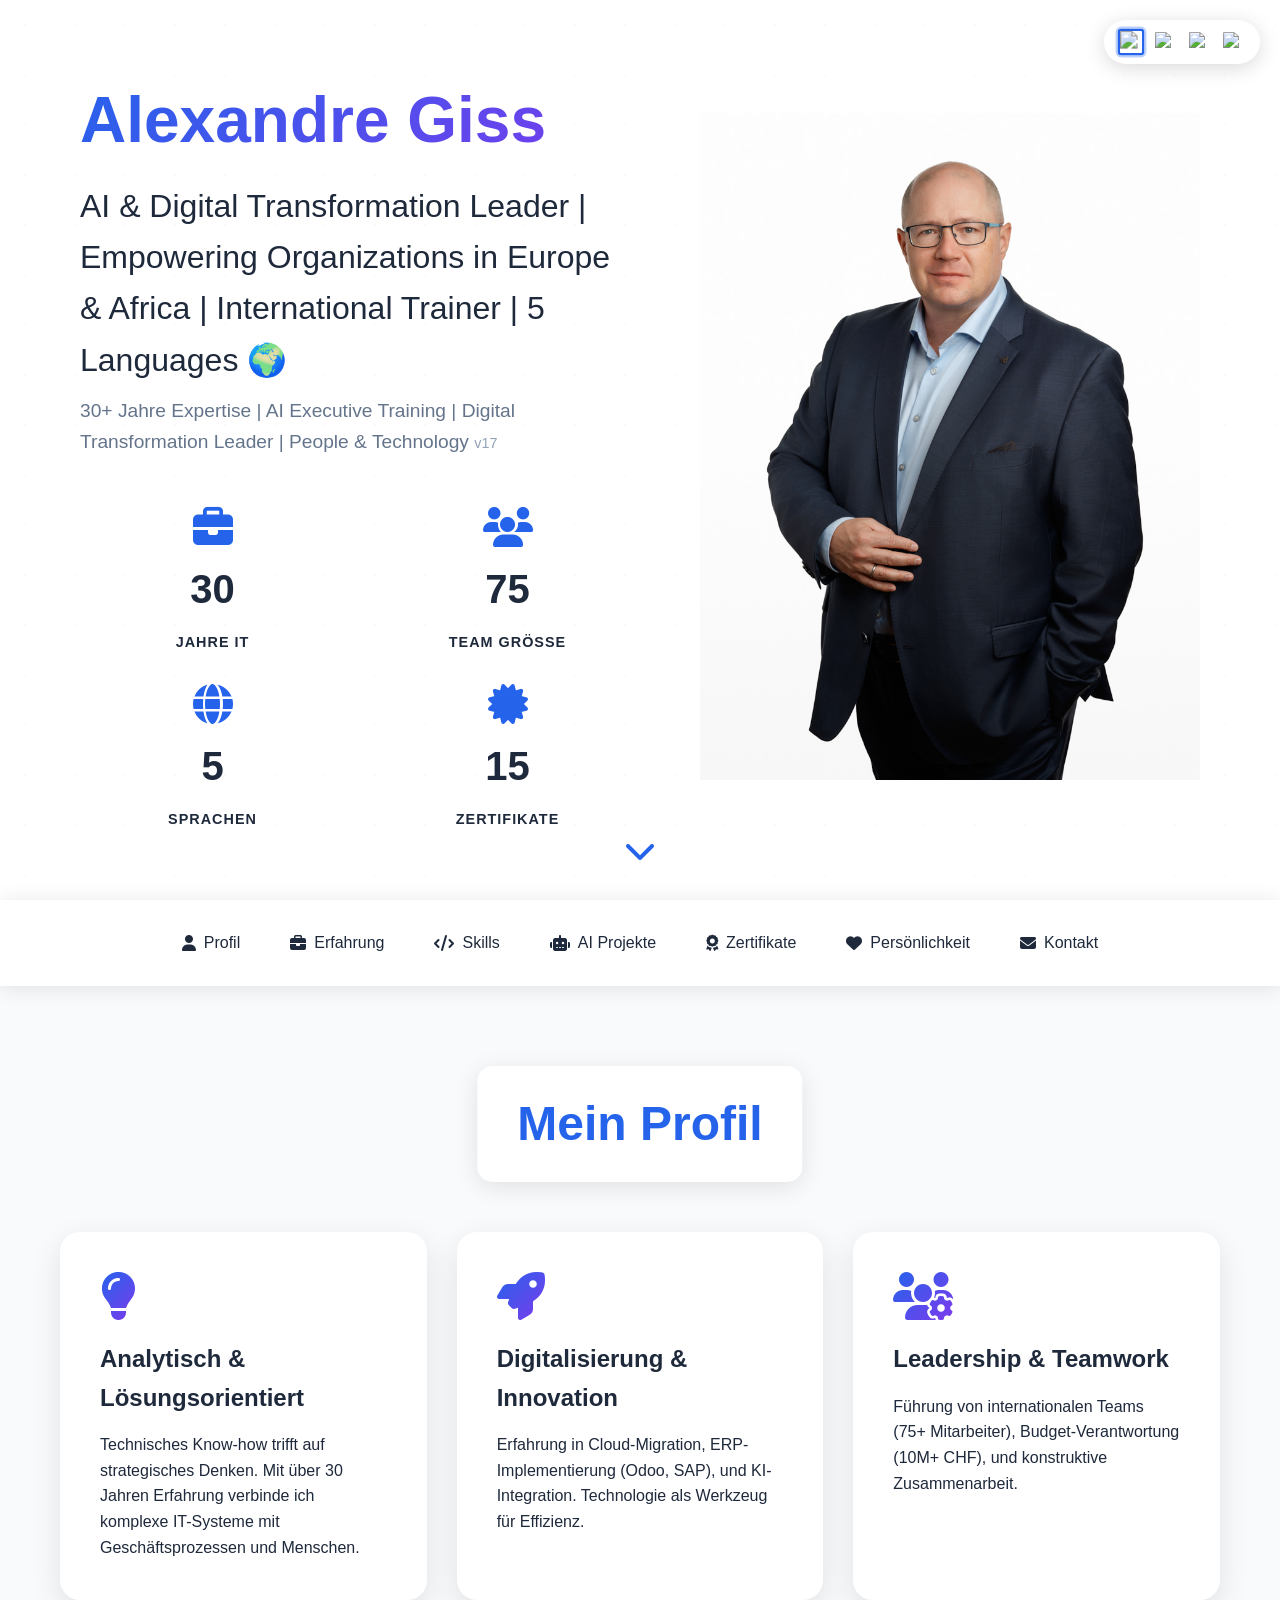
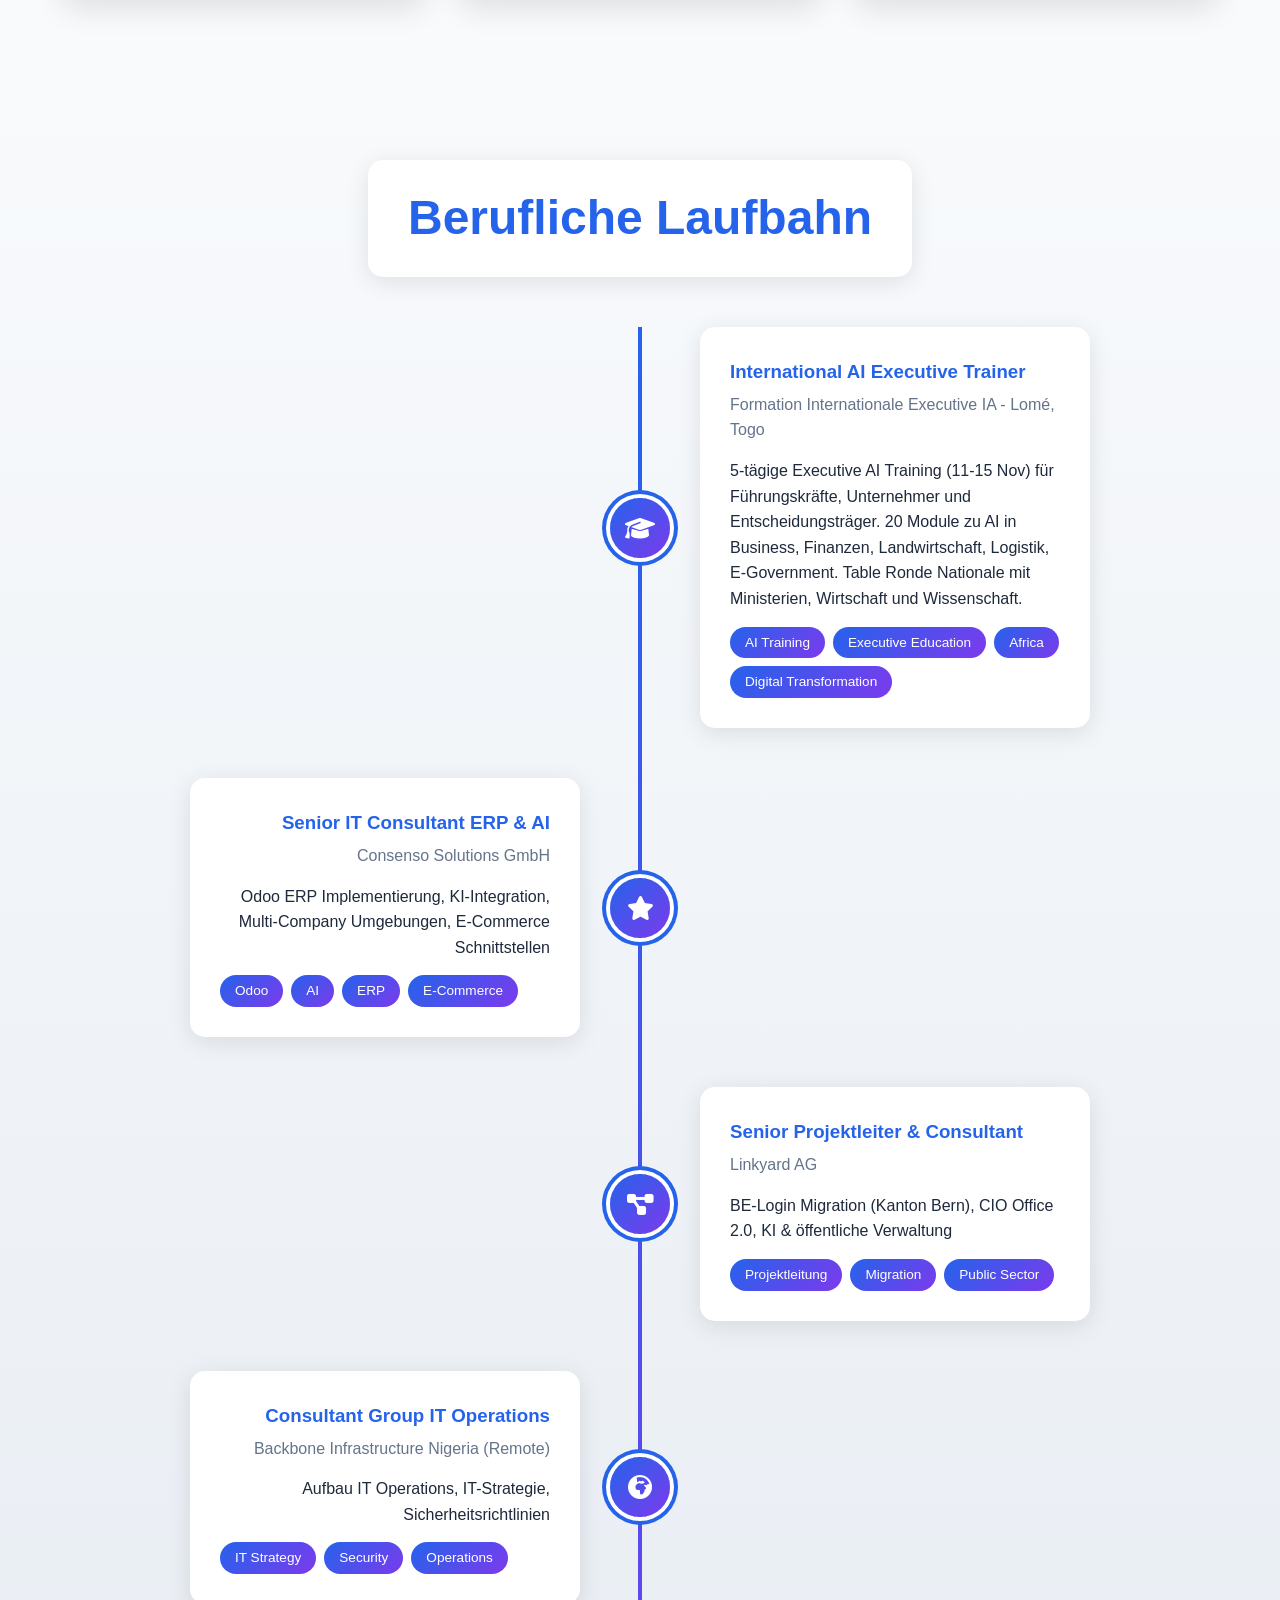
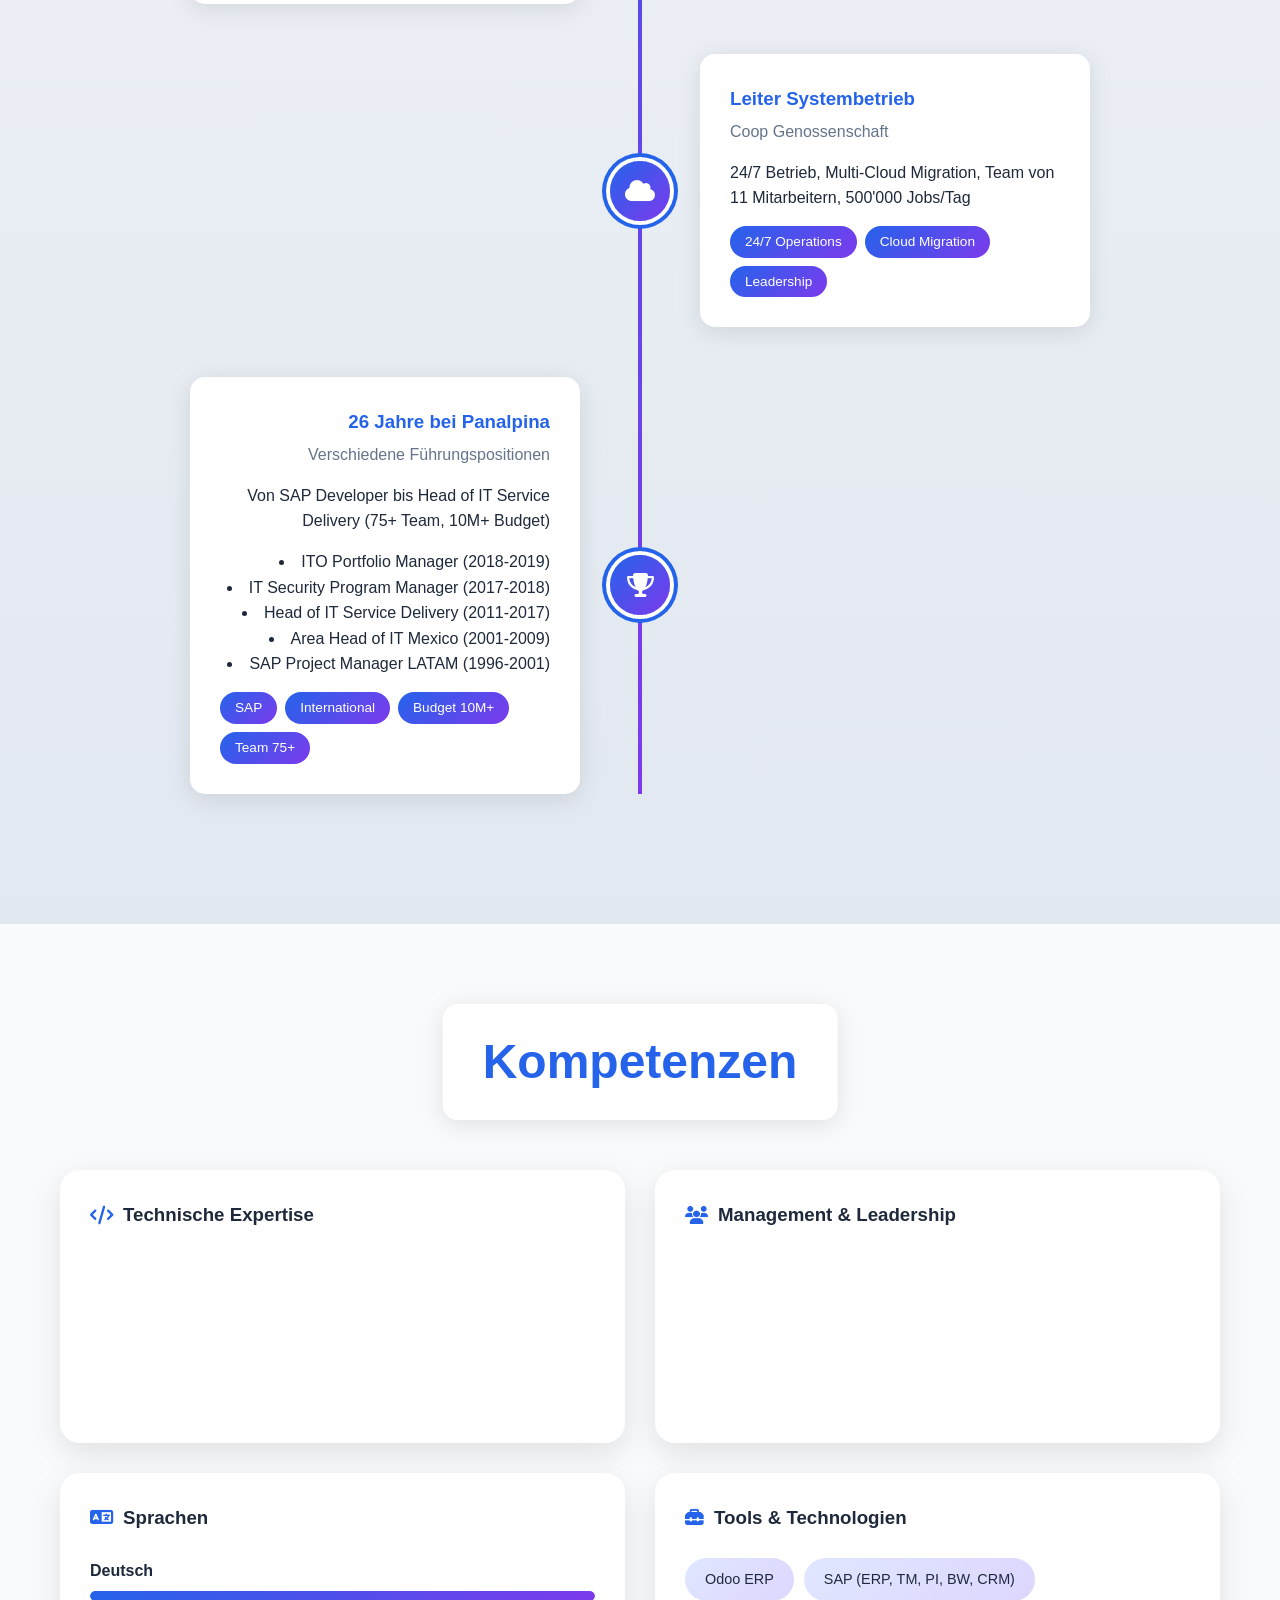
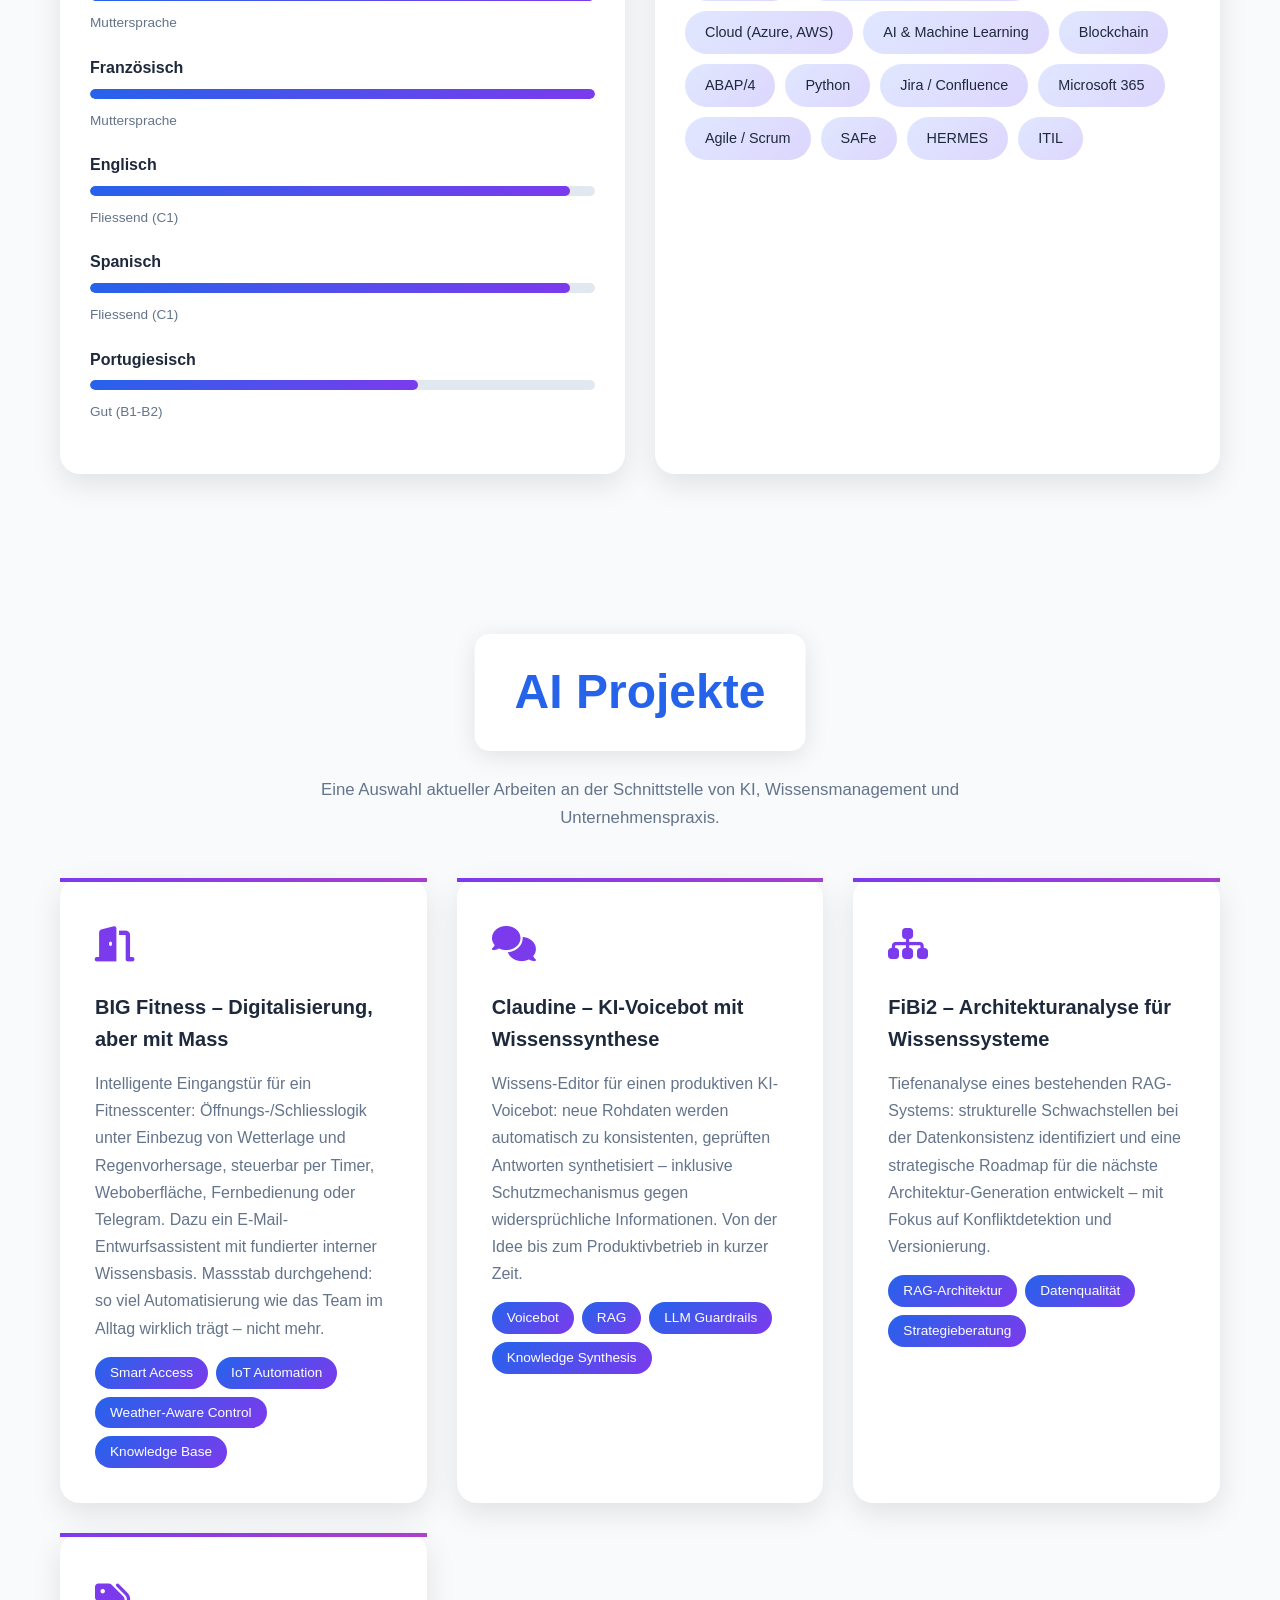
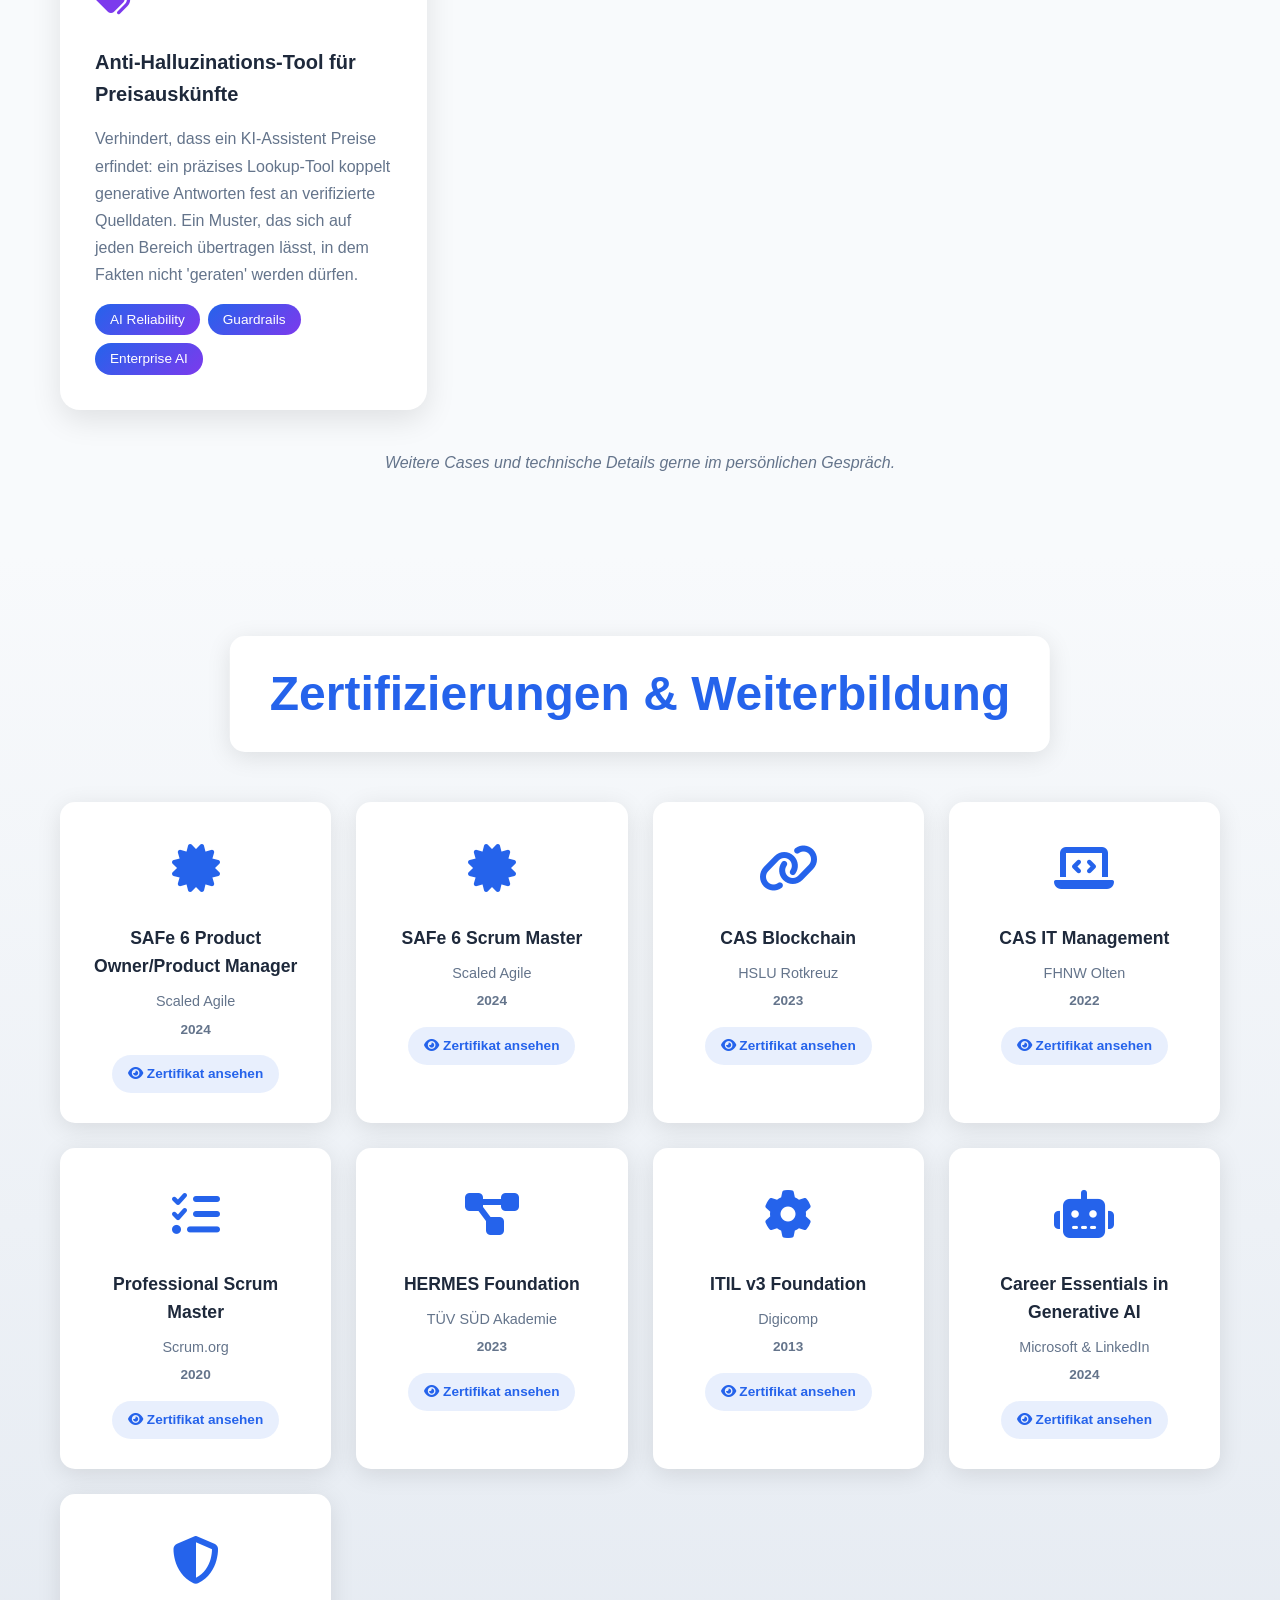
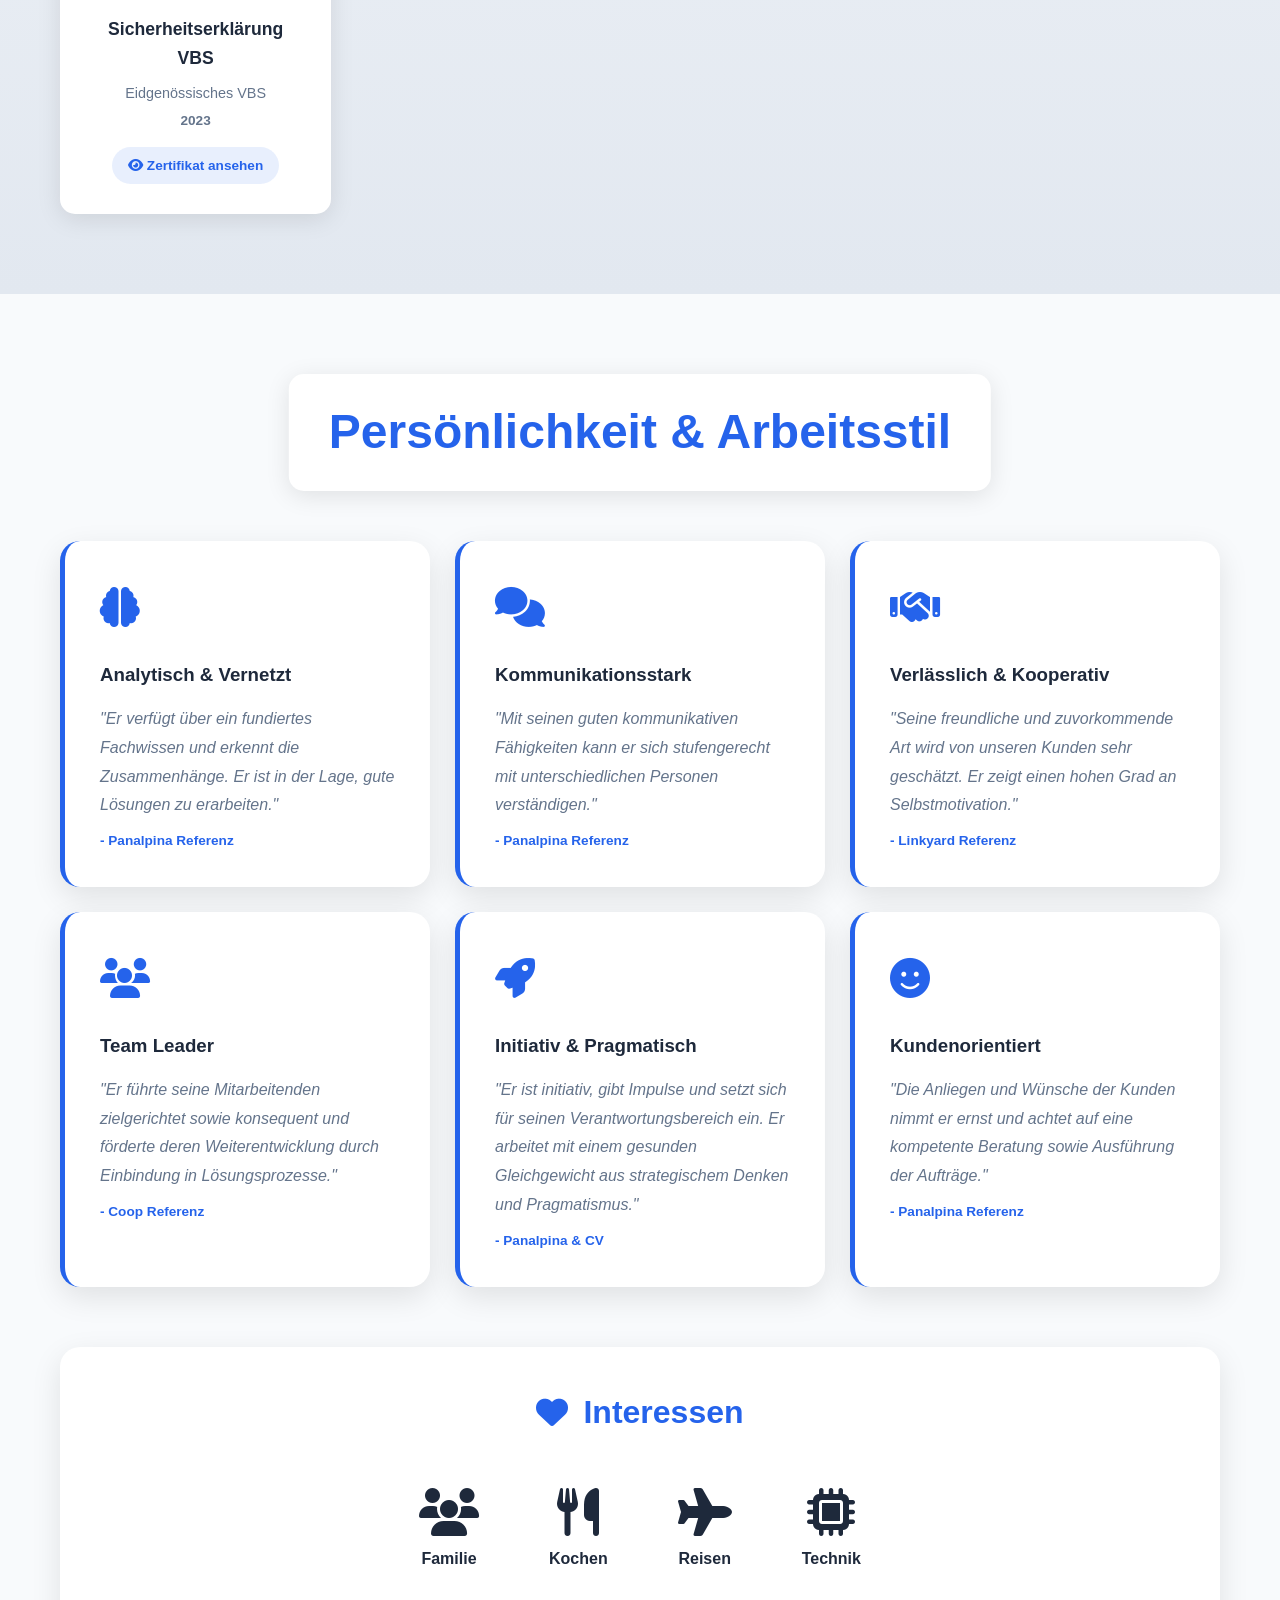
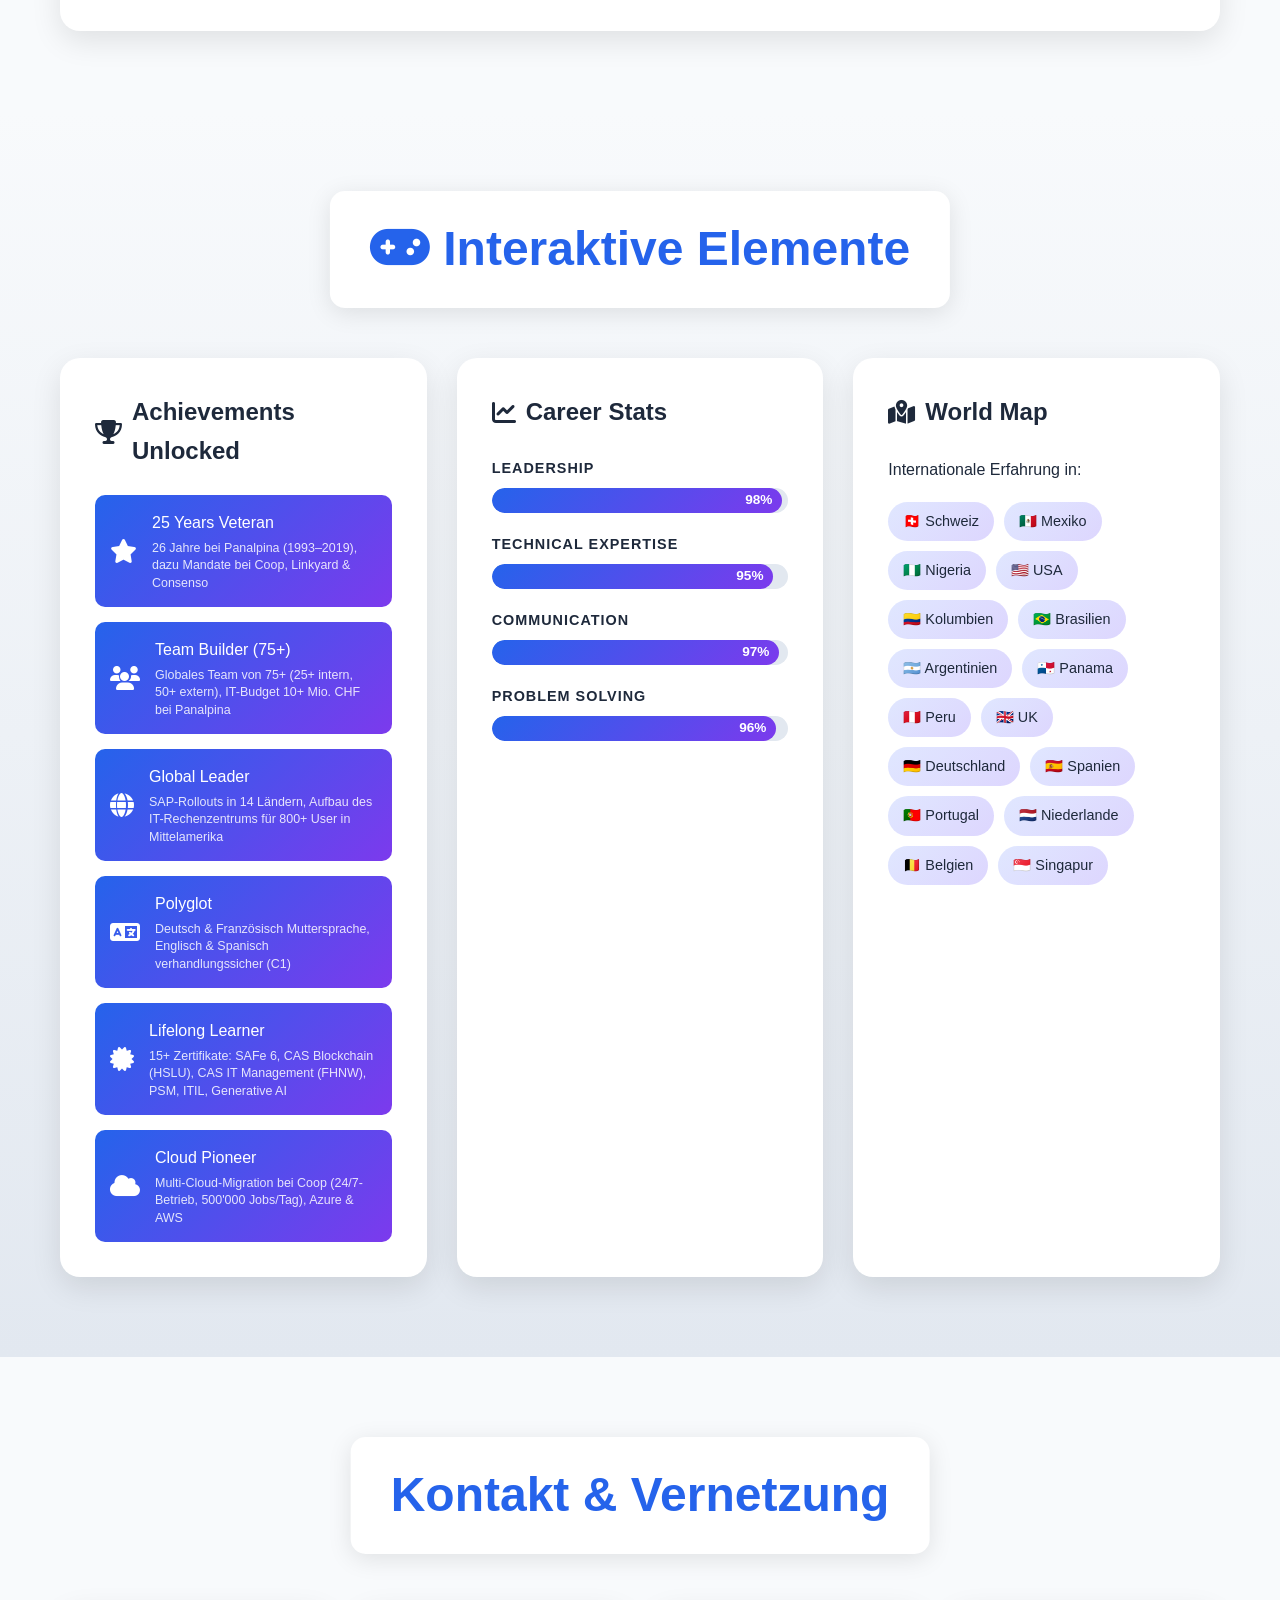
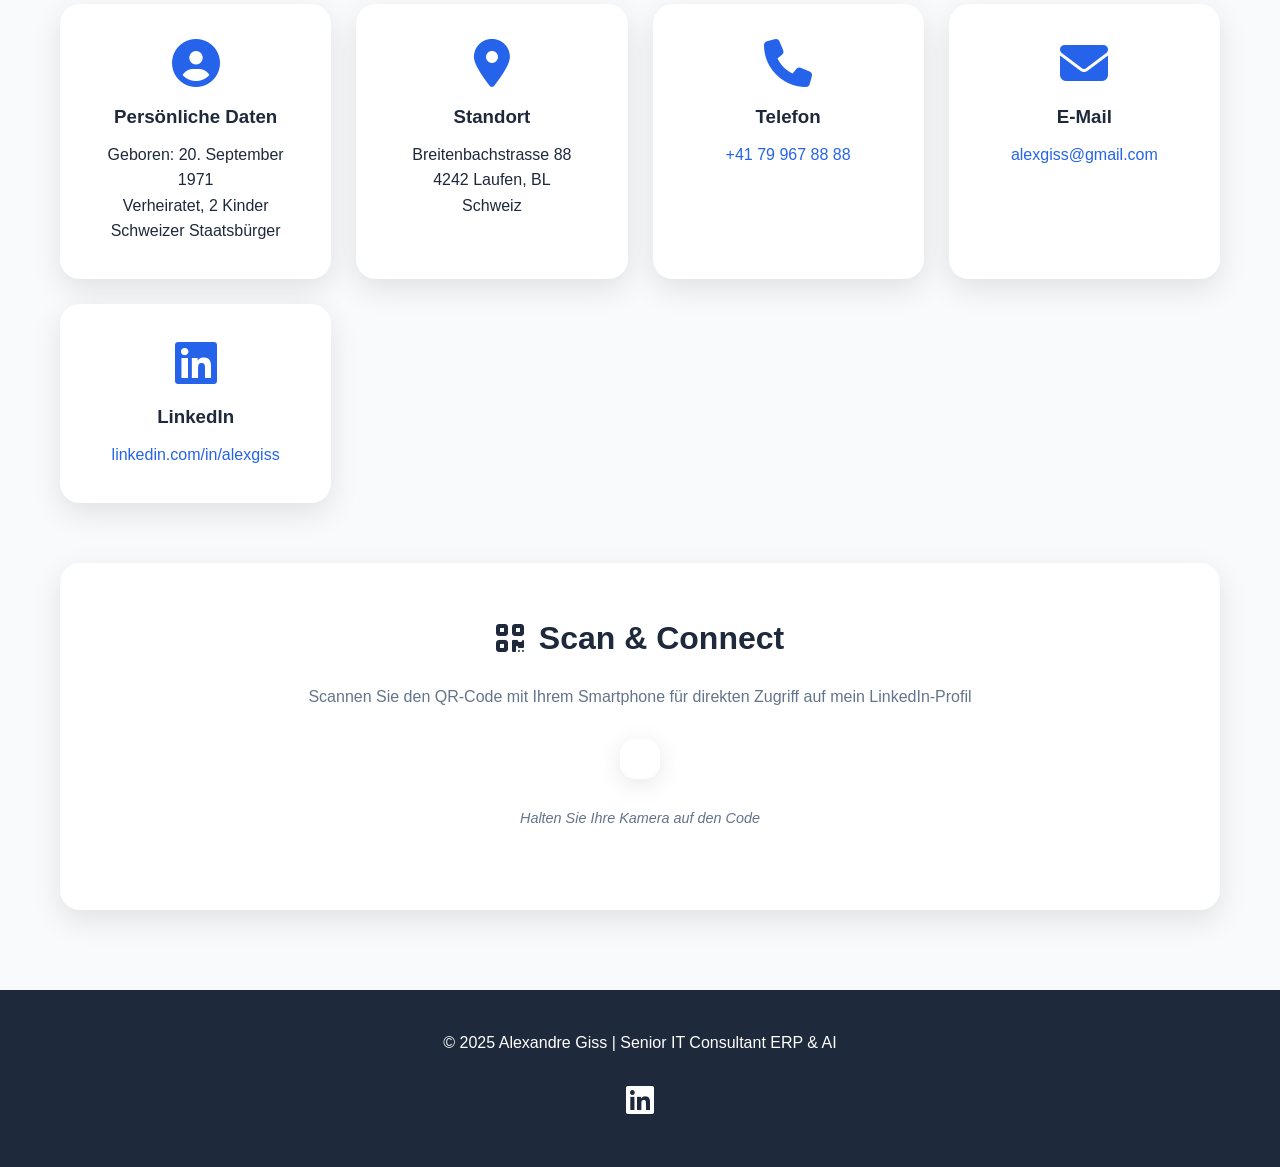
==== commit 470ad78f: "Add BIG Fitness digitalization case study Smart entrance door (weather/rain-forecast aware, timer, w" ====
--- a/index.html
+++ b/index.html
@@ -295,6 +295,17 @@
             <p class="section-subtitle" data-de="Eine Auswahl aktueller Arbeiten an der Schnittstelle von KI, Wissensmanagement und Unternehmenspraxis." data-en="A selection of recent work at the intersection of AI, knowledge management and business practice." data-fr="Une sélection de travaux récents à l'intersection de l'IA, de la gestion des connaissances et de la pratique métier." data-es="Una selección de trabajos recientes en la intersección de la IA, la gestión del conocimiento y la práctica empresarial.">Eine Auswahl aktueller Arbeiten an der Schnittstelle von KI, Wissensmanagement und Unternehmenspraxis.</p>
             <div class="case-study-grid">
                 <div class="case-study-card">
+                    <div class="case-study-icon"><i class="fas fa-door-open"></i></div>
+                    <h3 data-de="BIG Fitness – Digitalisierung, aber mit Mass" data-en="BIG Fitness – Digitalization, but Measured" data-fr="BIG Fitness – Digitalisation, mais avec mesure" data-es="BIG Fitness – Digitalización, pero con medida">BIG Fitness – Digitalisierung, aber mit Mass</h3>
+                    <p data-de="Intelligente Eingangstür für ein Fitnesscenter: Öffnungs-/Schliesslogik unter Einbezug von Wetterlage und Regenvorhersage, steuerbar per Timer, Weboberfläche, Fernbedienung oder Telegram. Dazu ein E-Mail-Entwurfsassistent mit fundierter interner Wissensbasis. Massstab durchgehend: so viel Automatisierung wie das Team im Alltag wirklich trägt – nicht mehr." data-en="Smart entrance door for a fitness center: opening/closing logic that factors in current weather and rain forecasts, controllable via timer, web interface, remote or Telegram. Plus an email drafting assistant backed by a solid internal knowledge base. The guiding principle throughout: only as much automation as the team can genuinely absorb day to day — not more." data-fr="Porte d'entrée intelligente pour un centre de fitness : logique d'ouverture/fermeture tenant compte de la météo et des prévisions de pluie, pilotable par minuterie, interface web, télécommande ou Telegram. Plus un assistant de rédaction d'e-mails appuyé sur une base de connaissances interne solide. Principe directeur constant : autant d'automatisation que l'équipe peut réellement absorber au quotidien, pas plus." data-es="Puerta de entrada inteligente para un centro de fitness: lógica de apertura/cierre que considera el clima y el pronóstico de lluvia, controlable por temporizador, interfaz web, mando a distancia o Telegram. Además, un asistente de redacción de correos respaldado por una sólida base de conocimiento interna. Principio rector constante: solo tanta automatización como el equipo pueda asimilar realmente en el día a día, no más.">Intelligente Eingangstür für ein Fitnesscenter: Öffnungs-/Schliesslogik unter Einbezug von Wetterlage und Regenvorhersage, steuerbar per Timer, Weboberfläche, Fernbedienung oder Telegram. Dazu ein E-Mail-Entwurfsassistent mit fundierter interner Wissensbasis. Massstab durchgehend: so viel Automatisierung wie das Team im Alltag wirklich trägt – nicht mehr.</p>
+                    <div class="tags">
+                        <span class="tag">Smart Access</span>
+                        <span class="tag">IoT Automation</span>
+                        <span class="tag">Weather-Aware Control</span>
+                        <span class="tag">Knowledge Base</span>
+                    </div>
+                </div>
+                <div class="case-study-card">
                     <div class="case-study-icon"><i class="fas fa-comments"></i></div>
                     <h3 data-de="Claudine – KI-Voicebot mit Wissenssynthese" data-en="Claudine – AI Voicebot with Knowledge Synthesis" data-fr="Claudine – Voicebot IA avec synthèse des connaissances" data-es="Claudine – Voicebot de IA con síntesis de conocimiento">Claudine – KI-Voicebot mit Wissenssynthese</h3>
                     <p data-de="Wissens-Editor für einen produktiven KI-Voicebot: neue Rohdaten werden automatisch zu konsistenten, geprüften Antworten synthetisiert – inklusive Schutzmechanismus gegen widersprüchliche Informationen. Von der Idee bis zum Produktivbetrieb in kurzer Zeit." data-en="Knowledge editor for a production AI voicebot: new raw data is automatically synthesized into consistent, verified answers — including a safeguard against contradictory information. From idea to production in short order." data-fr="Éditeur de connaissances pour un voicebot IA en production : les nouvelles données brutes sont automatiquement synthétisées en réponses cohérentes et vérifiées, avec un mécanisme de protection contre les informations contradictoires. De l'idée à la production en peu de temps." data-es="Editor de conocimiento para un voicebot de IA en producción: los nuevos datos brutos se sintetizan automáticamente en respuestas coherentes y verificadas, con un mecanismo de protección contra información contradictoria. De la idea a la producción en poco tiempo.">Wissens-Editor für einen produktiven KI-Voicebot: neue Rohdaten werden automatisch zu konsistenten, geprüften Antworten synthetisiert – inklusive Schutzmechanismus gegen widersprüchliche Informationen. Von der Idee bis zum Produktivbetrieb in kurzer Zeit.</p>
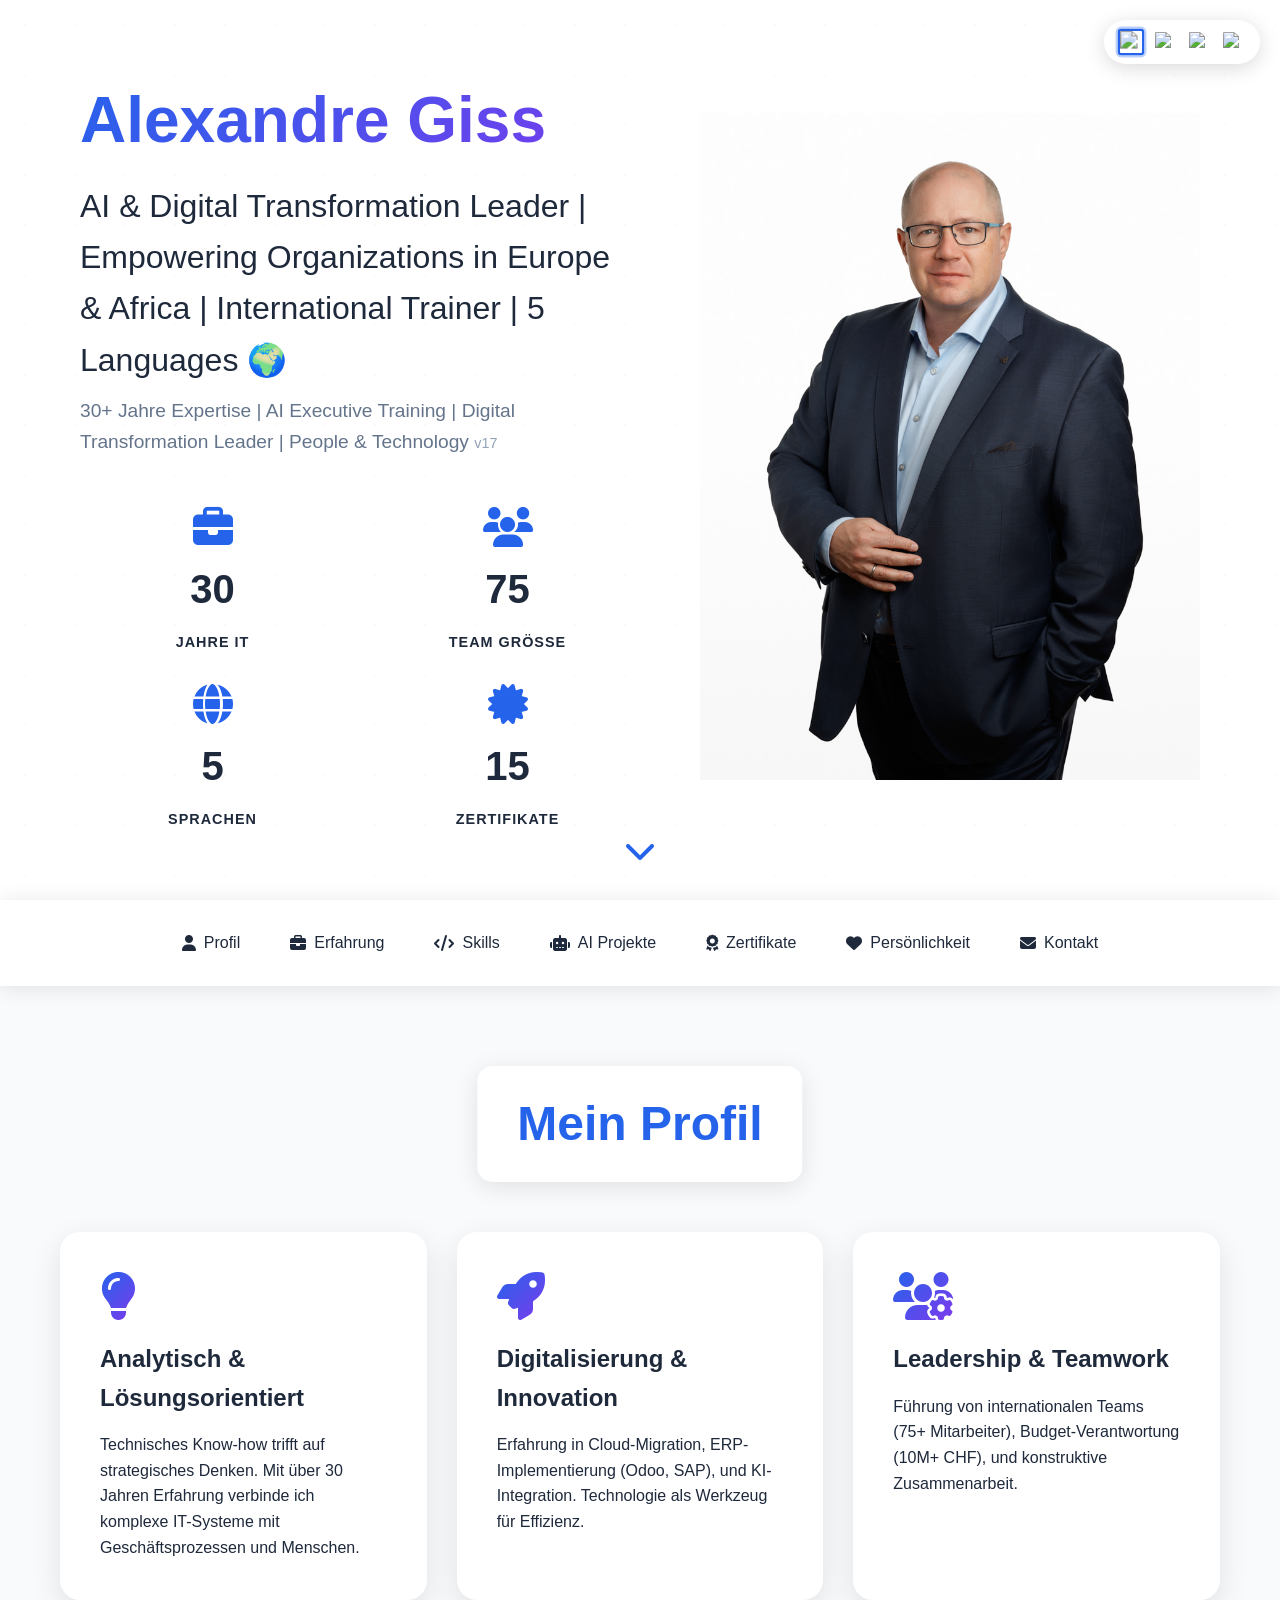
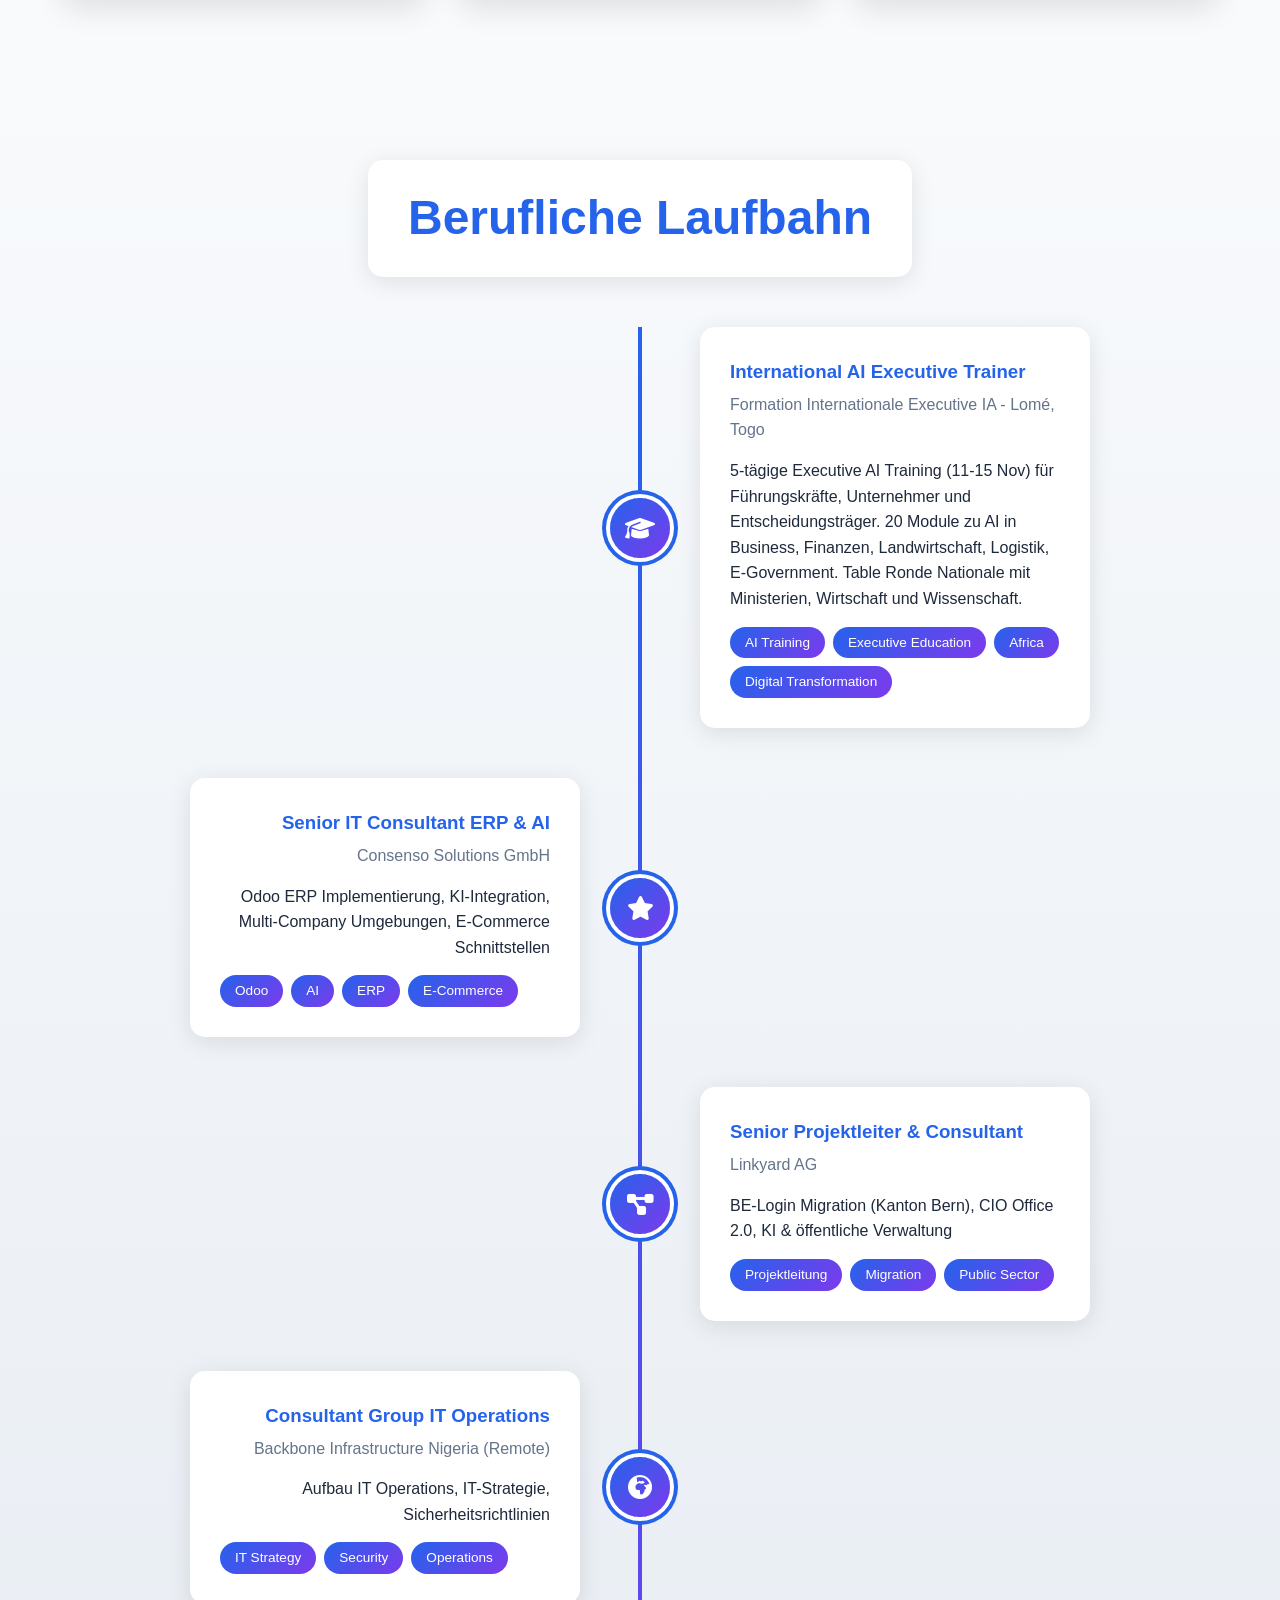
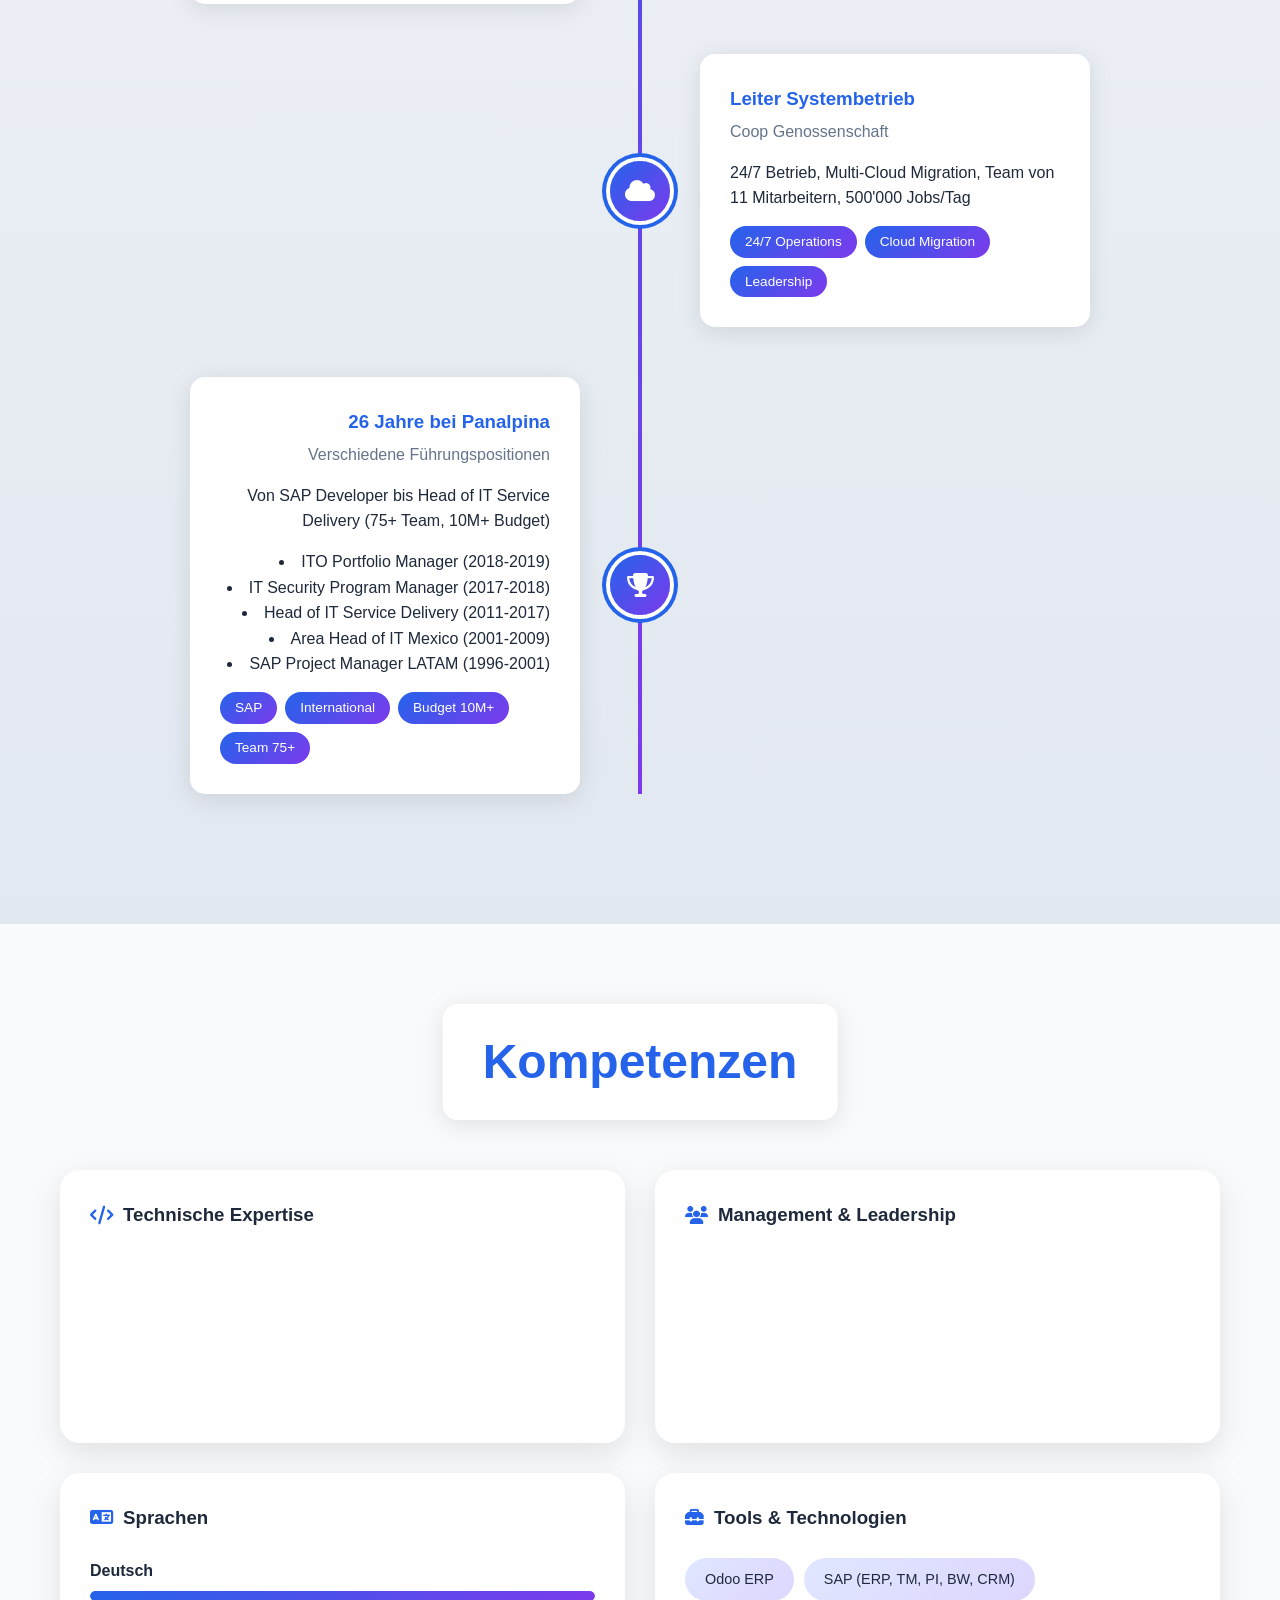
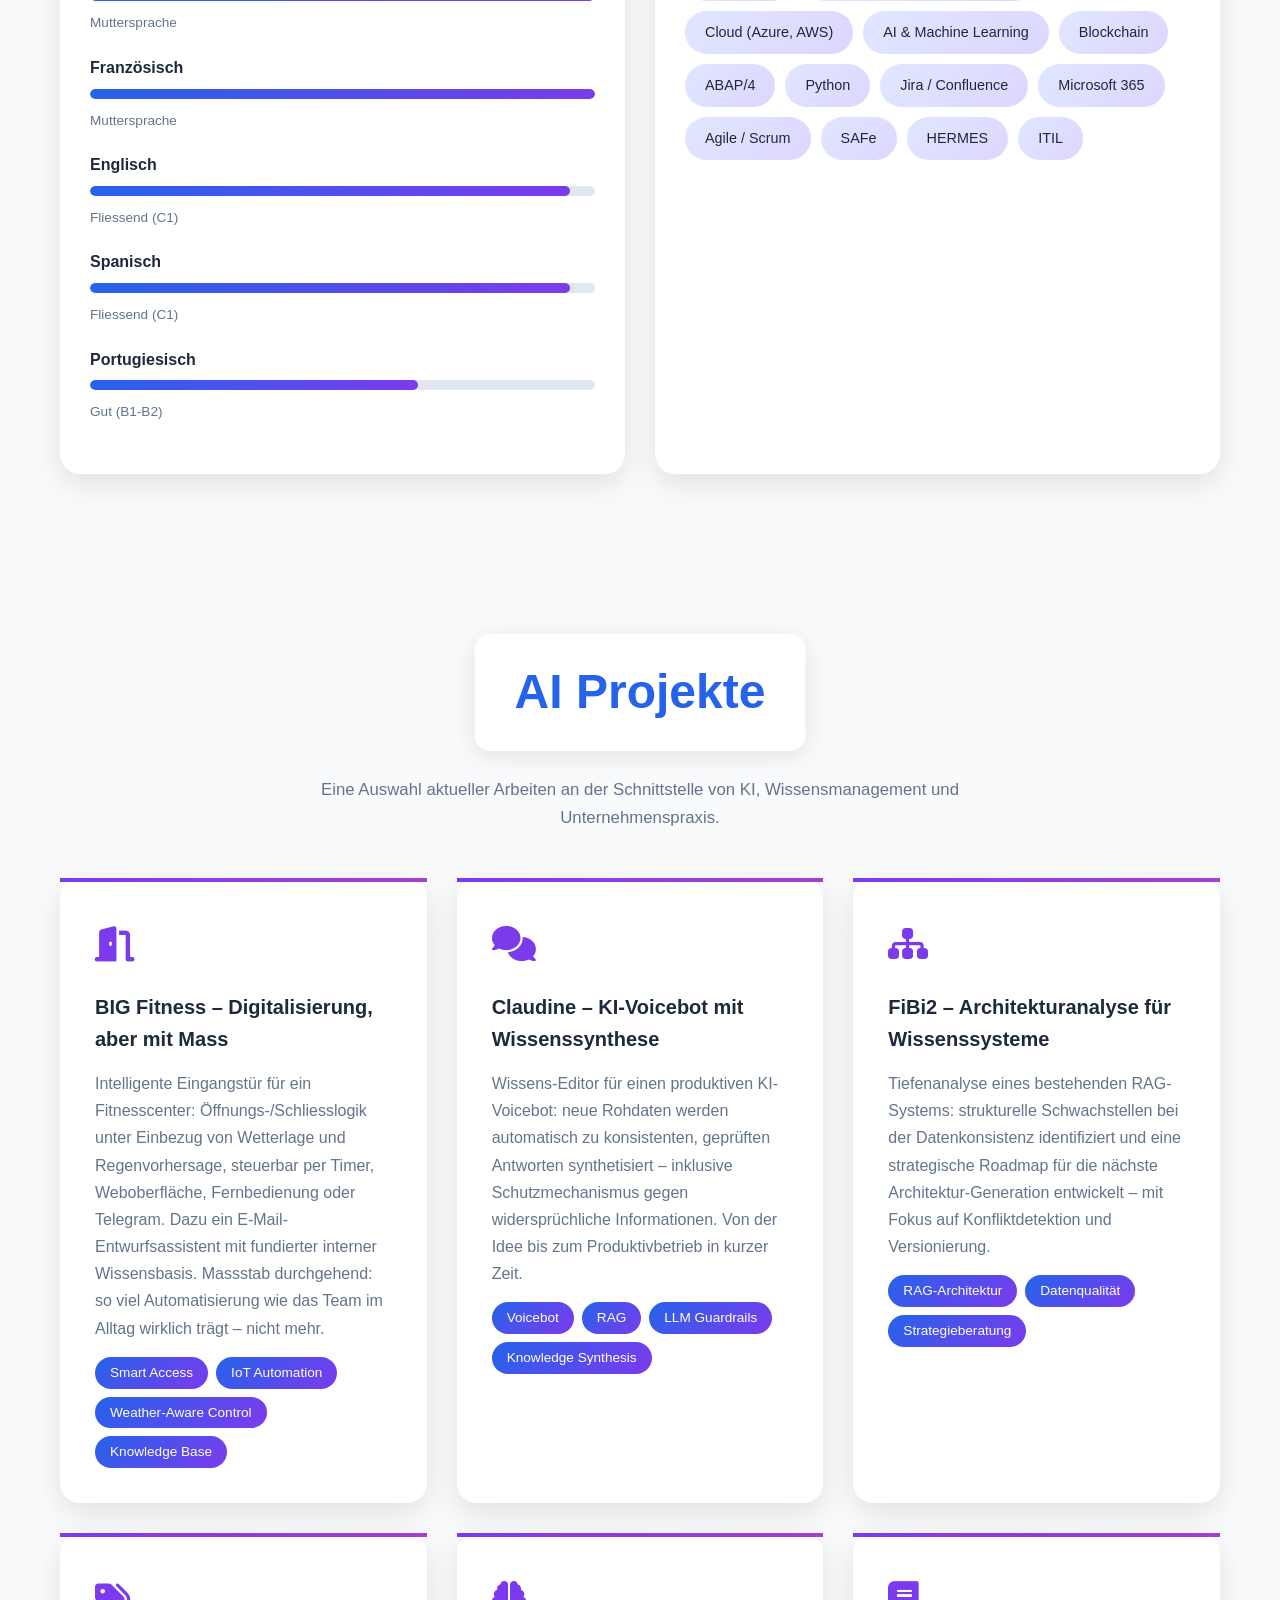
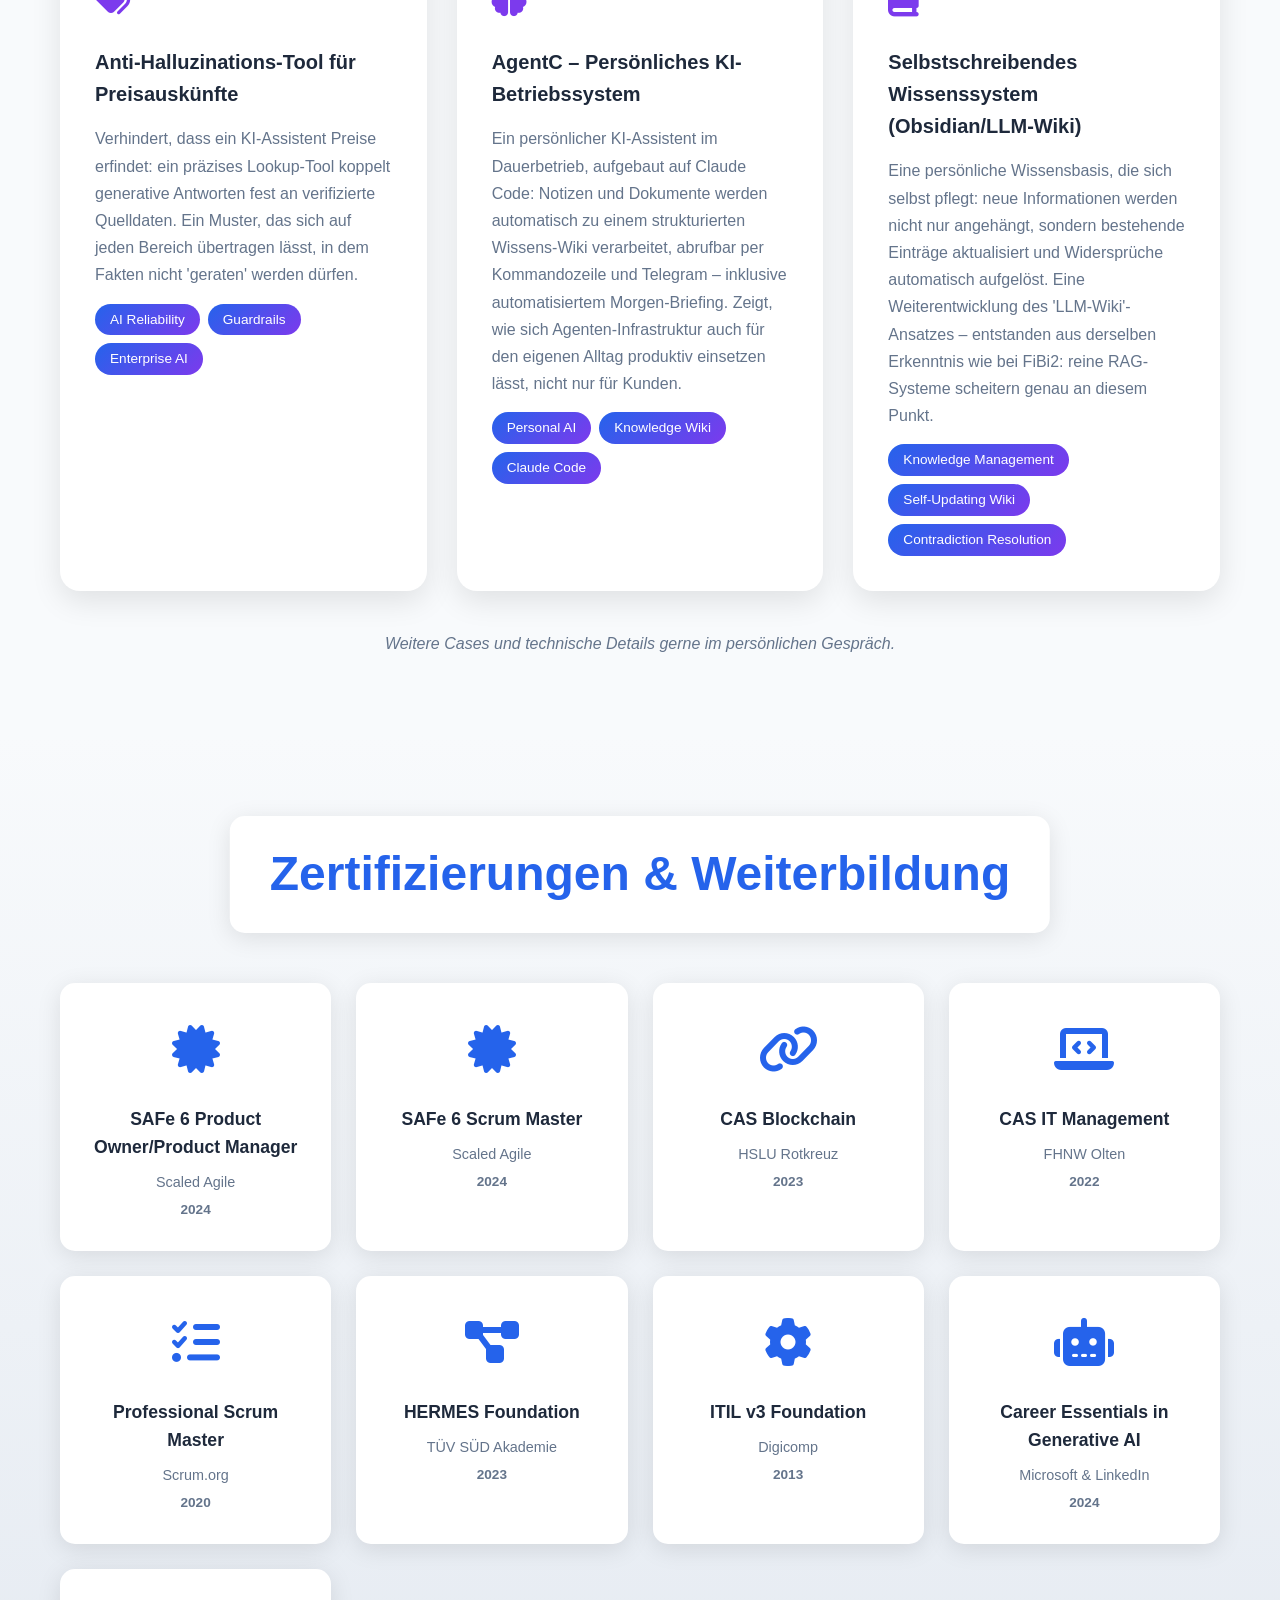
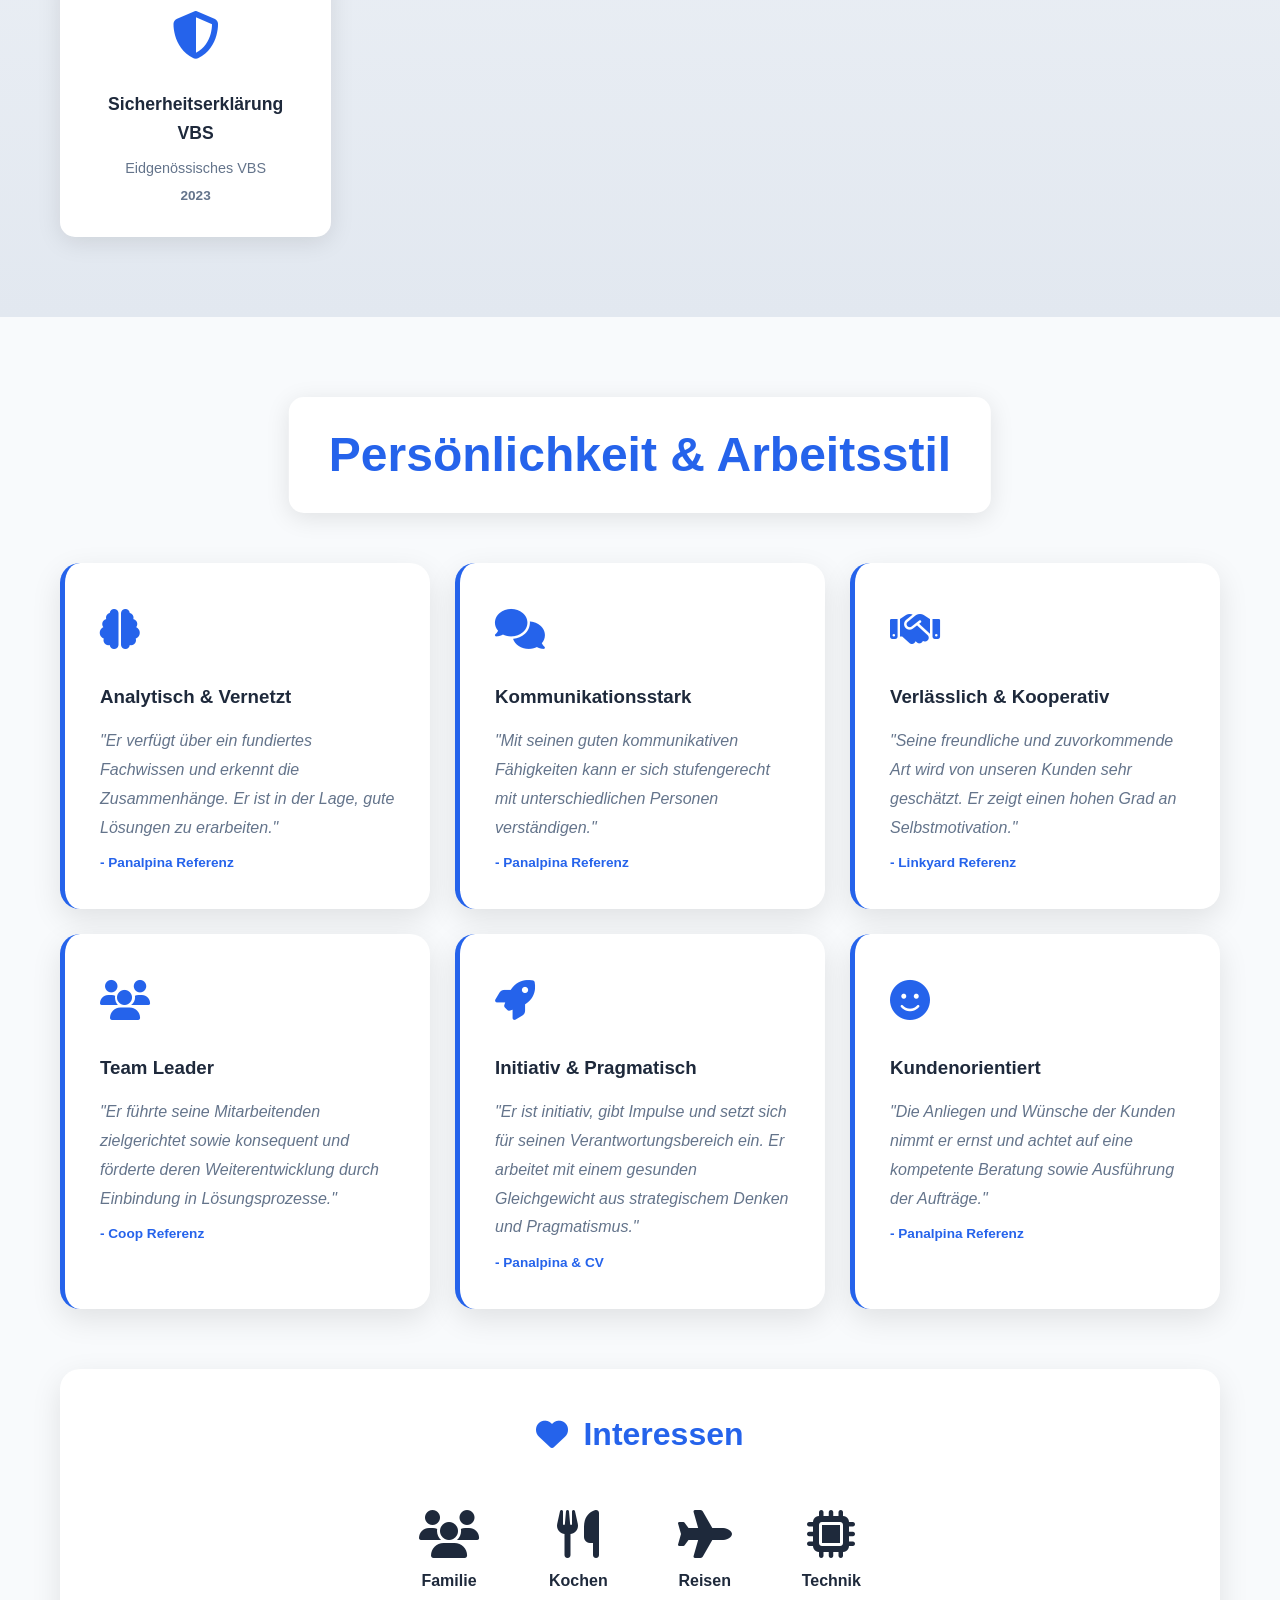
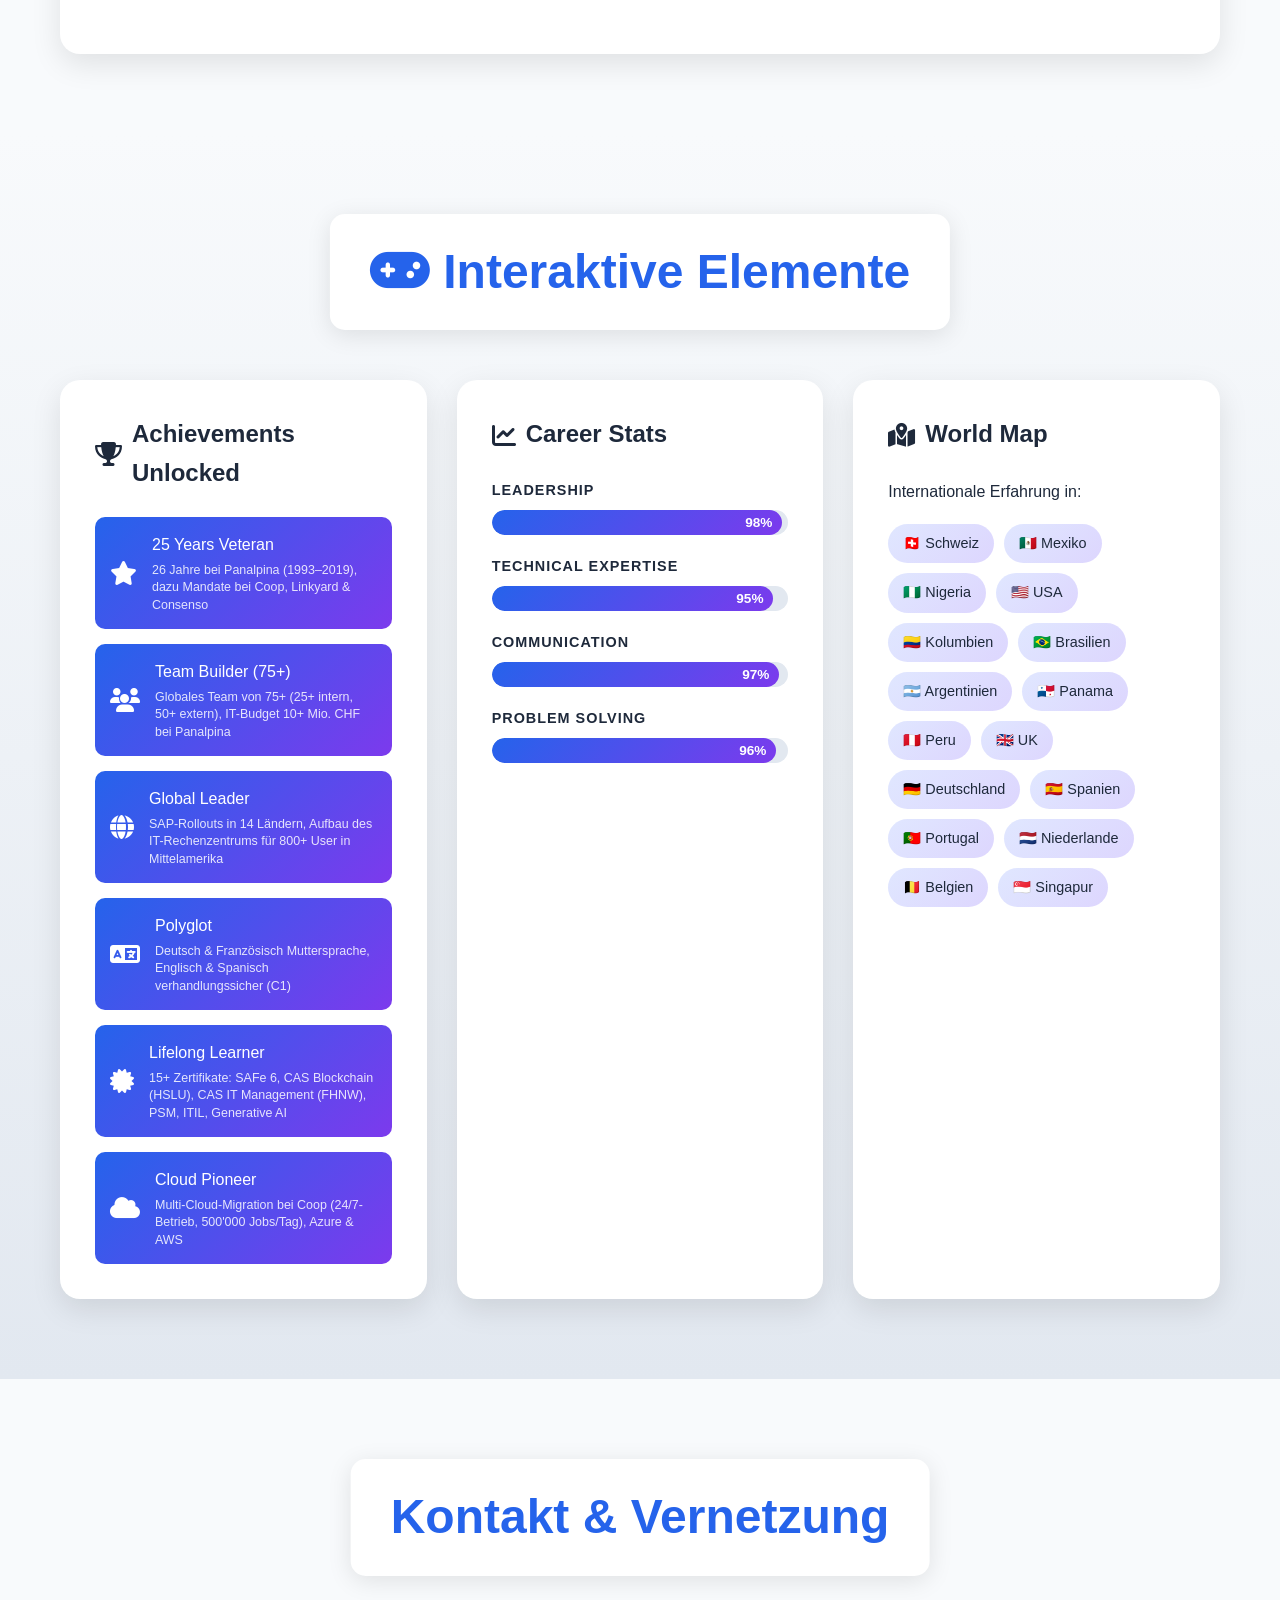
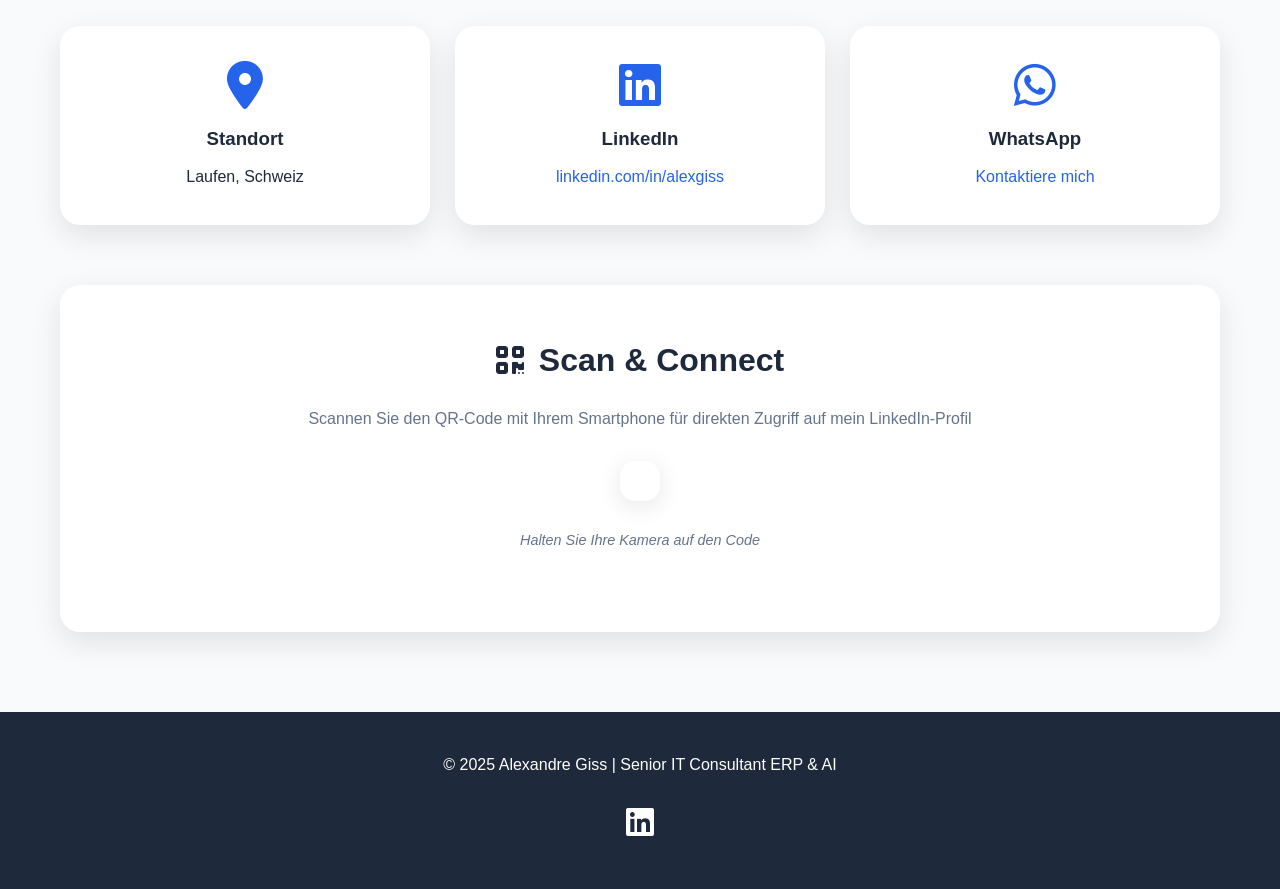
==== commit b97eab5e: "Add SRI hashes to CDN-loaded resources Chart.js, QRCode.js, and Font Awesome were loaded from CDNs w" ====
--- a/index.html
+++ b/index.html
@@ -13,9 +13,9 @@
     <meta name="twitter:title" content="Alexandre Giss - AI & Digital Transformation Leader | International Trainer">
     <meta name="twitter:description" content="AI & Digital Transformation Leader | Empowering Organizations in Europe & Africa | International Trainer | 30+ Years Expertise">
     <link rel="stylesheet" href="styles.css">
-    <link rel="stylesheet" href="https://cdnjs.cloudflare.com/ajax/libs/font-awesome/6.4.0/css/all.min.css">
-    <script src="https://cdn.jsdelivr.net/npm/chart.js@4.4.0/dist/chart.umd.min.js"></script>
-    <script src="https://cdnjs.cloudflare.com/ajax/libs/qrcodejs/1.0.0/qrcode.min.js"></script>
+    <link rel="stylesheet" href="https://cdnjs.cloudflare.com/ajax/libs/font-awesome/6.4.0/css/all.min.css" integrity="sha384-iw3OoTErCYJJB9mCa8LNS2hbsQ7M3C0EpIsO/H5+EGAkPGc6rk+V8i04oW/K5xq0" crossorigin="anonymous">
+    <script src="https://cdn.jsdelivr.net/npm/chart.js@4.4.0/dist/chart.umd.min.js" integrity="sha384-e6nUZLBkQ86NJ6TVVKAeSaK8jWa3NhkYWZFomE39AvDbQWeie9PlQqM3pmYW5d1g" crossorigin="anonymous"></script>
+    <script src="https://cdnjs.cloudflare.com/ajax/libs/qrcodejs/1.0.0/qrcode.min.js" integrity="sha384-3zSEDfvllQohrq0PHL1fOXJuC/jSOO34H46t6UQfobFOmxE5BpjjaIJY5F2/bMnU" crossorigin="anonymous"></script>
 </head>
 <body>
     <!-- Language Switcher -->
@@ -336,6 +336,26 @@
                         <span class="tag">Enterprise AI</span>
                     </div>
                 </div>
+                <div class="case-study-card">
+                    <div class="case-study-icon"><i class="fas fa-brain"></i></div>
+                    <h3 data-de="AgentC – Persönliches KI-Betriebssystem" data-en="AgentC – Personal AI Operating System" data-fr="AgentC – Système d'exploitation IA personnel" data-es="AgentC – Sistema operativo de IA personal">AgentC – Persönliches KI-Betriebssystem</h3>
+                    <p data-de="Ein persönlicher KI-Assistent im Dauerbetrieb, aufgebaut auf Claude Code: Notizen und Dokumente werden automatisch zu einem strukturierten Wissens-Wiki verarbeitet, abrufbar per Kommandozeile und Telegram – inklusive automatisiertem Morgen-Briefing. Zeigt, wie sich Agenten-Infrastruktur auch für den eigenen Alltag produktiv einsetzen lässt, nicht nur für Kunden." data-en="A personal AI assistant running around the clock, built on Claude Code: notes and documents are automatically turned into a structured knowledge wiki, accessible via command line and Telegram — including an automated morning briefing. Shows how agent infrastructure can be run productively for one's own daily use, not just for clients." data-fr="Un assistant IA personnel fonctionnant en continu, construit sur Claude Code : notes et documents sont automatiquement transformés en un wiki de connaissances structuré, accessible via ligne de commande et Telegram, avec un briefing matinal automatisé. Montre comment une infrastructure d'agents peut être utilisée de manière productive au quotidien, pas seulement pour des clients." data-es="Un asistente de IA personal que funciona de manera continua, construido sobre Claude Code: notas y documentos se convierten automáticamente en una wiki de conocimiento estructurada, accesible por línea de comandos y Telegram, incluyendo un resumen matutino automatizado. Muestra cómo la infraestructura de agentes puede usarse productivamente en el día a día, no solo para clientes.">Ein persönlicher KI-Assistent im Dauerbetrieb, aufgebaut auf Claude Code: Notizen und Dokumente werden automatisch zu einem strukturierten Wissens-Wiki verarbeitet, abrufbar per Kommandozeile und Telegram – inklusive automatisiertem Morgen-Briefing. Zeigt, wie sich Agenten-Infrastruktur auch für den eigenen Alltag produktiv einsetzen lässt, nicht nur für Kunden.</p>
+                    <div class="tags">
+                        <span class="tag">Personal AI</span>
+                        <span class="tag">Knowledge Wiki</span>
+                        <span class="tag">Claude Code</span>
+                    </div>
+                </div>
+                <div class="case-study-card">
+                    <div class="case-study-icon"><i class="fas fa-book"></i></div>
+                    <h3 data-de="Selbstschreibendes Wissenssystem (Obsidian/LLM-Wiki)" data-en="Self-Updating Knowledge System (Obsidian/LLM Wiki)" data-fr="Système de connaissances auto-actualisé (Obsidian/LLM Wiki)" data-es="Sistema de conocimiento autoactualizado (Obsidian/LLM Wiki)">Selbstschreibendes Wissenssystem (Obsidian/LLM-Wiki)</h3>
+                    <p data-de="Eine persönliche Wissensbasis, die sich selbst pflegt: neue Informationen werden nicht nur angehängt, sondern bestehende Einträge aktualisiert und Widersprüche automatisch aufgelöst. Eine Weiterentwicklung des 'LLM-Wiki'-Ansatzes – entstanden aus derselben Erkenntnis wie bei FiBi2: reine RAG-Systeme scheitern genau an diesem Punkt." data-en="A personal knowledge base that maintains itself: new information isn't just appended — existing entries are updated and contradictions resolved automatically. An evolution of the 'LLM wiki' approach, born from the same insight as FiBi2: plain RAG systems fail exactly at this point." data-fr="Une base de connaissances personnelle qui s'entretient elle-même : les nouvelles informations ne sont pas simplement ajoutées, les entrées existantes sont mises à jour et les contradictions résolues automatiquement. Une évolution de l'approche « wiki LLM », née du même constat que pour FiBi2 : les systèmes RAG classiques échouent précisément sur ce point." data-es="Una base de conocimiento personal que se mantiene a sí misma: la nueva información no solo se añade, sino que las entradas existentes se actualizan y las contradicciones se resuelven automáticamente. Una evolución del enfoque 'wiki LLM', nacida de la misma constatación que en FiBi2: los sistemas RAG clásicos fallan justamente en ese punto.">Eine persönliche Wissensbasis, die sich selbst pflegt: neue Informationen werden nicht nur angehängt, sondern bestehende Einträge aktualisiert und Widersprüche automatisch aufgelöst. Eine Weiterentwicklung des "LLM-Wiki"-Ansatzes – entstanden aus derselben Erkenntnis wie bei FiBi2: reine RAG-Systeme scheitern genau an diesem Punkt.</p>
+                    <div class="tags">
+                        <span class="tag">Knowledge Management</span>
+                        <span class="tag">Self-Updating Wiki</span>
+                        <span class="tag">Contradiction Resolution</span>
+                    </div>
+                </div>
             </div>
             <p class="case-study-note" data-de="Weitere Cases und technische Details gerne im persönlichen Gespräch." data-en="More case studies and technical details available on request in a personal conversation." data-fr="D'autres cas et détails techniques volontiers lors d'un entretien personnel." data-es="Más casos y detalles técnicos con gusto en una conversación personal.">Weitere Cases und technische Details gerne im persönlichen Gespräch.</p>
         </div>
@@ -346,69 +366,60 @@
         <div class="container">
             <h2 class="section-title" data-de="Zertifizierungen & Weiterbildung" data-en="Certifications & Training" data-fr="Certifications & Formation" data-es="Certificaciones & Formación">Zertifizierungen & Weiterbildung</h2>
             <div class="cert-grid">
-                <a href="Zert_und_Diplome_2024-04.pdf#page=1" target="_blank" class="cert-card">
+                <div class="cert-card">
                     <div class="cert-icon"><i class="fas fa-certificate"></i></div>
                     <h3>SAFe 6 Product Owner/Product Manager</h3>
                     <p class="cert-org">Scaled Agile</p>
                     <p class="cert-date">2024</p>
-                    <div class="cert-view"><i class="fas fa-eye"></i> <span data-de="Zertifikat ansehen" data-en="View Certificate" data-fr="Voir le certificat" data-es="Ver certificado">Zertifikat ansehen</span></div>
-                </a>
-                <a href="Zert_und_Diplome_2024-04.pdf#page=2" target="_blank" class="cert-card">
+                </div>
+                <div class="cert-card">
                     <div class="cert-icon"><i class="fas fa-certificate"></i></div>
                     <h3>SAFe 6 Scrum Master</h3>
                     <p class="cert-org">Scaled Agile</p>
                     <p class="cert-date">2024</p>
-                    <div class="cert-view"><i class="fas fa-eye"></i> <span data-de="Zertifikat ansehen" data-en="View Certificate" data-fr="Voir le certificat" data-es="Ver certificado">Zertifikat ansehen</span></div>
-                </a>
-                <a href="Zert_und_Diplome_2024-04.pdf#page=5" target="_blank" class="cert-card">
+                </div>
+                <div class="cert-card">
                     <div class="cert-icon"><i class="fas fa-link"></i></div>
                     <h3>CAS Blockchain</h3>
                     <p class="cert-org">HSLU Rotkreuz</p>
                     <p class="cert-date">2023</p>
-                    <div class="cert-view"><i class="fas fa-eye"></i> <span data-de="Zertifikat ansehen" data-en="View Certificate" data-fr="Voir le certificat" data-es="Ver certificado">Zertifikat ansehen</span></div>
-                </a>
-                <a href="Zert_und_Diplome_2024-04.pdf#page=7" target="_blank" class="cert-card">
+                </div>
+                <div class="cert-card">
                     <div class="cert-icon"><i class="fas fa-laptop-code"></i></div>
                     <h3>CAS IT Management</h3>
                     <p class="cert-org">FHNW Olten</p>
                     <p class="cert-date">2022</p>
-                    <div class="cert-view"><i class="fas fa-eye"></i> <span data-de="Zertifikat ansehen" data-en="View Certificate" data-fr="Voir le certificat" data-es="Ver certificado">Zertifikat ansehen</span></div>
-                </a>
-                <a href="Zert_und_Diplome_2024-04.pdf#page=9" target="_blank" class="cert-card">
+                </div>
+                <div class="cert-card">
                     <div class="cert-icon"><i class="fas fa-tasks"></i></div>
                     <h3>Professional Scrum Master</h3>
                     <p class="cert-org">Scrum.org</p>
                     <p class="cert-date">2020</p>
-                    <div class="cert-view"><i class="fas fa-eye"></i> <span data-de="Zertifikat ansehen" data-en="View Certificate" data-fr="Voir le certificat" data-es="Ver certificado">Zertifikat ansehen</span></div>
-                </a>
-                <a href="Zert_und_Diplome_2024-04.pdf#page=4" target="_blank" class="cert-card">
+                </div>
+                <div class="cert-card">
                     <div class="cert-icon"><i class="fas fa-project-diagram"></i></div>
                     <h3>HERMES Foundation</h3>
                     <p class="cert-org">TÜV SÜD Akademie</p>
                     <p class="cert-date">2023</p>
-                    <div class="cert-view"><i class="fas fa-eye"></i> <span data-de="Zertifikat ansehen" data-en="View Certificate" data-fr="Voir le certificat" data-es="Ver certificado">Zertifikat ansehen</span></div>
-                </a>
-                <a href="Zert_und_Diplome_2024-04.pdf#page=10" target="_blank" class="cert-card">
+                </div>
+                <div class="cert-card">
                     <div class="cert-icon"><i class="fas fa-cog"></i></div>
                     <h3>ITIL v3 Foundation</h3>
                     <p class="cert-org">Digicomp</p>
                     <p class="cert-date">2013</p>
-                    <div class="cert-view"><i class="fas fa-eye"></i> <span data-de="Zertifikat ansehen" data-en="View Certificate" data-fr="Voir le certificat" data-es="Ver certificado">Zertifikat ansehen</span></div>
-                </a>
-                <a href="Zert_und_Diplome_2024-04.pdf#page=15" target="_blank" class="cert-card">
+                </div>
+                <div class="cert-card">
                     <div class="cert-icon"><i class="fas fa-robot"></i></div>
                     <h3>Career Essentials in Generative AI</h3>
                     <p class="cert-org">Microsoft & LinkedIn</p>
                     <p class="cert-date">2024</p>
-                    <div class="cert-view"><i class="fas fa-eye"></i> <span data-de="Zertifikat ansehen" data-en="View Certificate" data-fr="Voir le certificat" data-es="Ver certificado">Zertifikat ansehen</span></div>
-                </a>
-                <a href="Zert_und_Diplome_2024-04.pdf#page=3" target="_blank" class="cert-card">
+                </div>
+                <div class="cert-card">
                     <div class="cert-icon"><i class="fas fa-shield-alt"></i></div>
                     <h3 data-de="Sicherheitserklärung VBS" data-en="Security Clearance DDPS" data-fr="Autorisation de sécurité DDPS" data-es="Acreditación de Seguridad DDPS">Sicherheitserklärung VBS</h3>
                     <p class="cert-org" data-de="Eidgenössisches VBS" data-en="Federal DDPS" data-fr="DDPS fédéral" data-es="DDPS federal">Eidgenössisches VBS</p>
                     <p class="cert-date">2023</p>
-                    <div class="cert-view"><i class="fas fa-eye"></i> <span data-de="Zertifikat ansehen" data-en="View Certificate" data-fr="Voir le certificat" data-es="Ver certificado">Zertifikat ansehen</span></div>
-                </a>
+                </div>
             </div>
         </div>
     </section>
@@ -608,29 +619,19 @@
             <h2 class="section-title" data-de="Kontakt & Vernetzung" data-en="Contact & Networking" data-fr="Contact & Réseautage" data-es="Contacto & Networking">Kontakt & Vernetzung</h2>
             <div class="contact-grid">
                 <div class="contact-card">
-                    <i class="fas fa-user-circle"></i>
-                    <h3 data-de="Persönliche Daten" data-en="Personal Information" data-fr="Informations Personnelles" data-es="Información Personal">Persönliche Daten</h3>
-                    <p><span data-de="Geboren: 20. September 1971" data-en="Born: September 20, 1971" data-fr="Né: 20 septembre 1971" data-es="Nacido: 20 de septiembre de 1971">Geboren: 20. September 1971</span><br><span data-de="Verheiratet, 2 Kinder" data-en="Married, 2 children" data-fr="Marié, 2 enfants" data-es="Casado, 2 hijos">Verheiratet, 2 Kinder</span><br><span data-de="Schweizer Staatsbürger" data-en="Swiss Citizen" data-fr="Citoyen Suisse" data-es="Ciudadano Suizo">Schweizer Staatsbürger</span></p>
-                </div>
-                <div class="contact-card">
                     <i class="fas fa-map-marker-alt"></i>
                     <h3 data-de="Standort" data-en="Location" data-fr="Localisation" data-es="Ubicación">Standort</h3>
-                    <p>Breitenbachstrasse 88<br>4242 Laufen, BL<br><span data-de="Schweiz" data-en="Switzerland" data-fr="Suisse" data-es="Suiza">Schweiz</span></p>
-                </div>
-                <div class="contact-card">
-                    <i class="fas fa-phone"></i>
-                    <h3 data-de="Telefon" data-en="Phone" data-fr="Téléphone" data-es="Teléfono">Telefon</h3>
-                    <p><a href="tel:+41799678888">+41 79 967 88 88</a></p>
-                </div>
-                <div class="contact-card">
-                    <i class="fas fa-envelope"></i>
-                    <h3>E-Mail</h3>
-                    <p><a href="mailto:alexgiss@gmail.com">alexgiss@gmail.com</a></p>
+                    <p><span data-de="Laufen, Schweiz" data-en="Laufen, Switzerland" data-fr="Laufen, Suisse" data-es="Laufen, Suiza">Laufen, Schweiz</span></p>
                 </div>
                 <div class="contact-card">
                     <i class="fab fa-linkedin"></i>
                     <h3>LinkedIn</h3>
                     <p><a href="https://www.linkedin.com/in/alexgiss/" target="_blank">linkedin.com/in/alexgiss</a></p>
+                </div>
+                <div class="contact-card">
+                    <i class="fab fa-whatsapp"></i>
+                    <h3>WhatsApp</h3>
+                    <p><a href="https://wa.me/41799678888" target="_blank" data-de="Kontaktiere mich" data-en="Contact me" data-fr="Contactez-moi" data-es="Contáctame">Kontaktiere mich</a></p>
                 </div>
             </div>
 
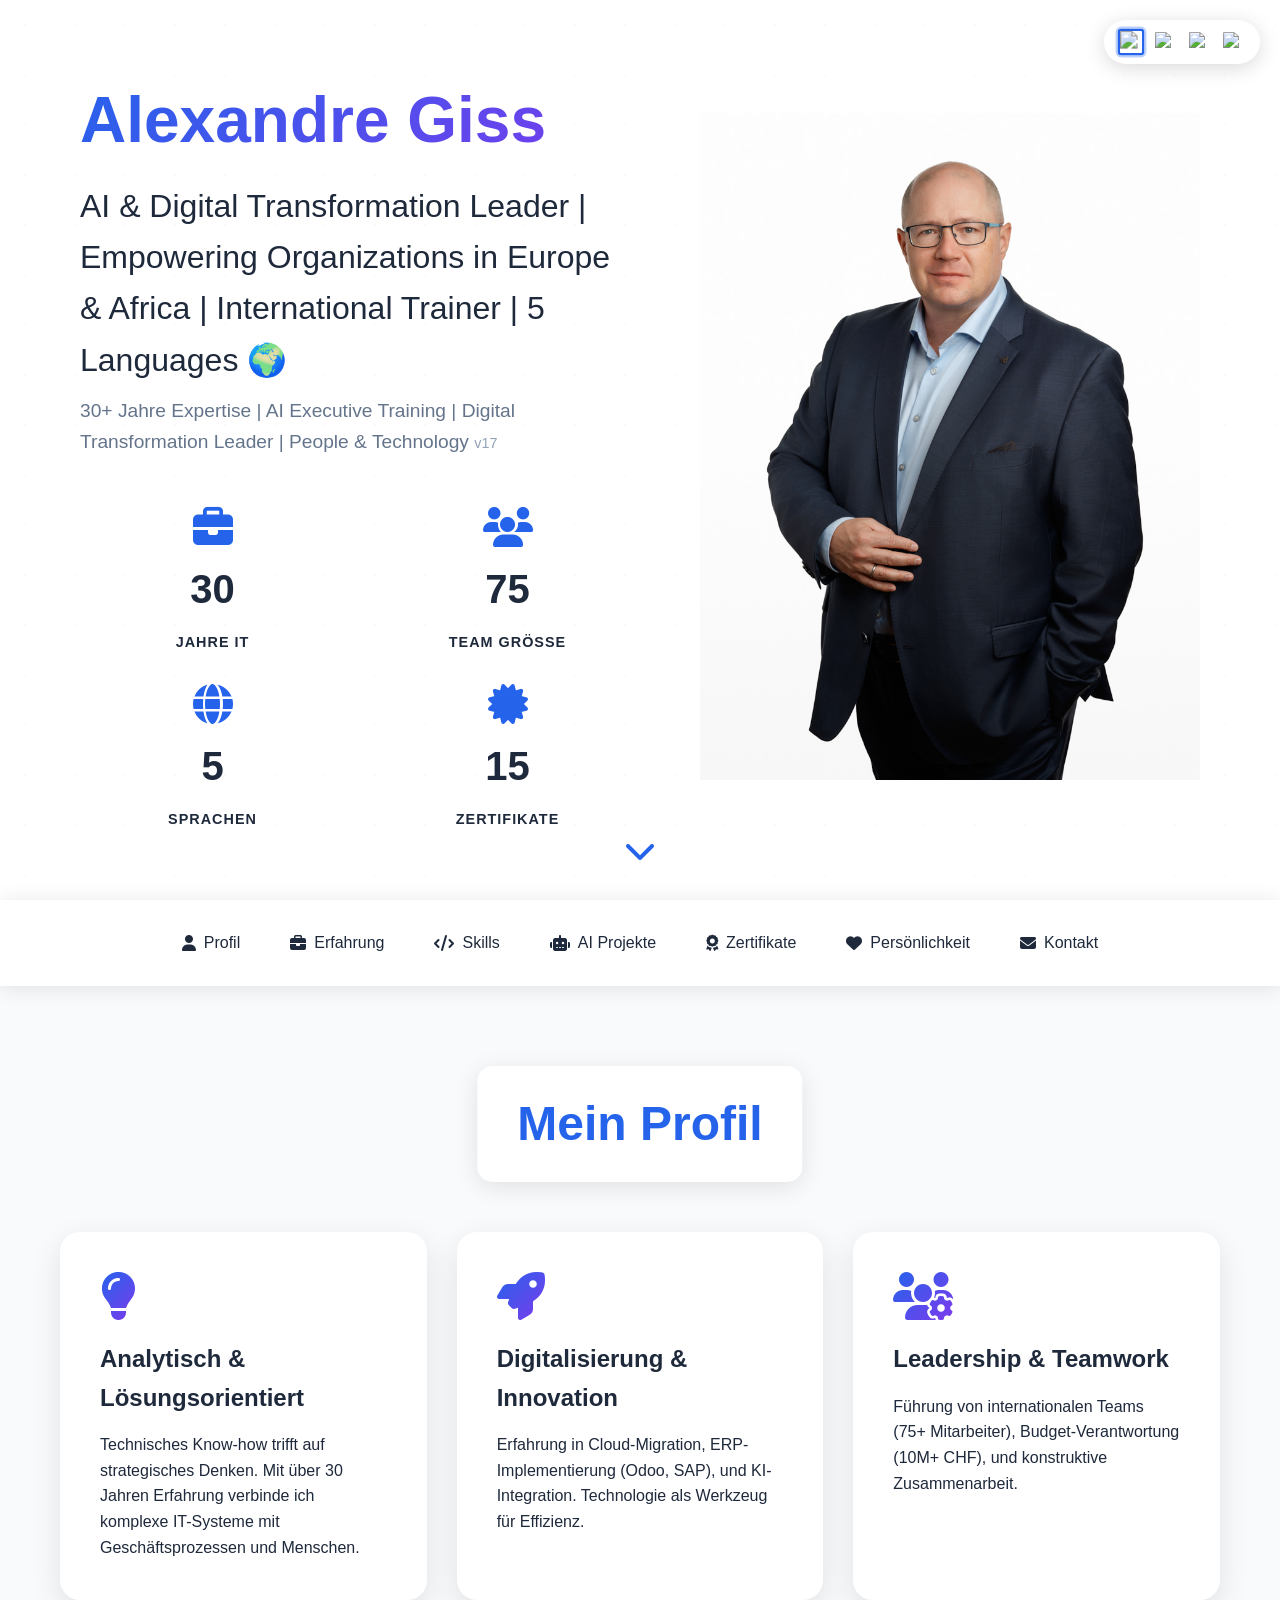
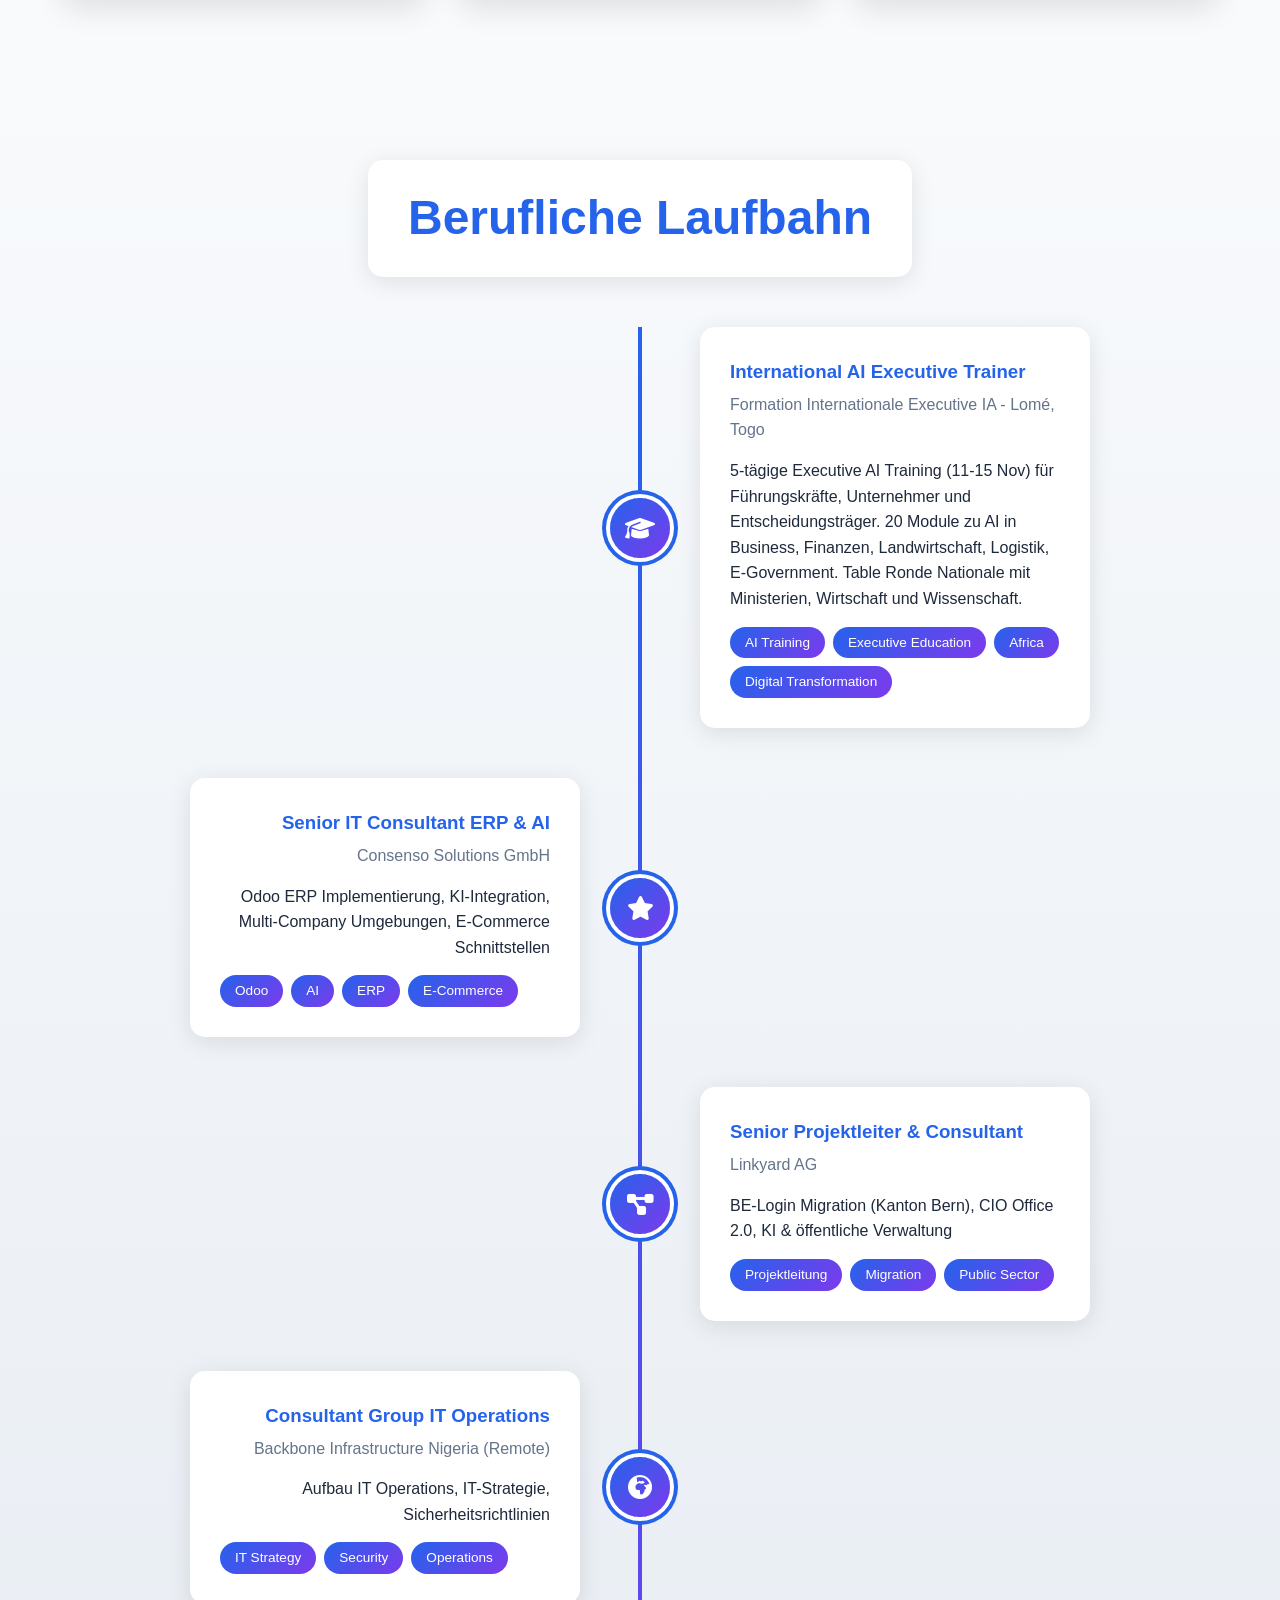
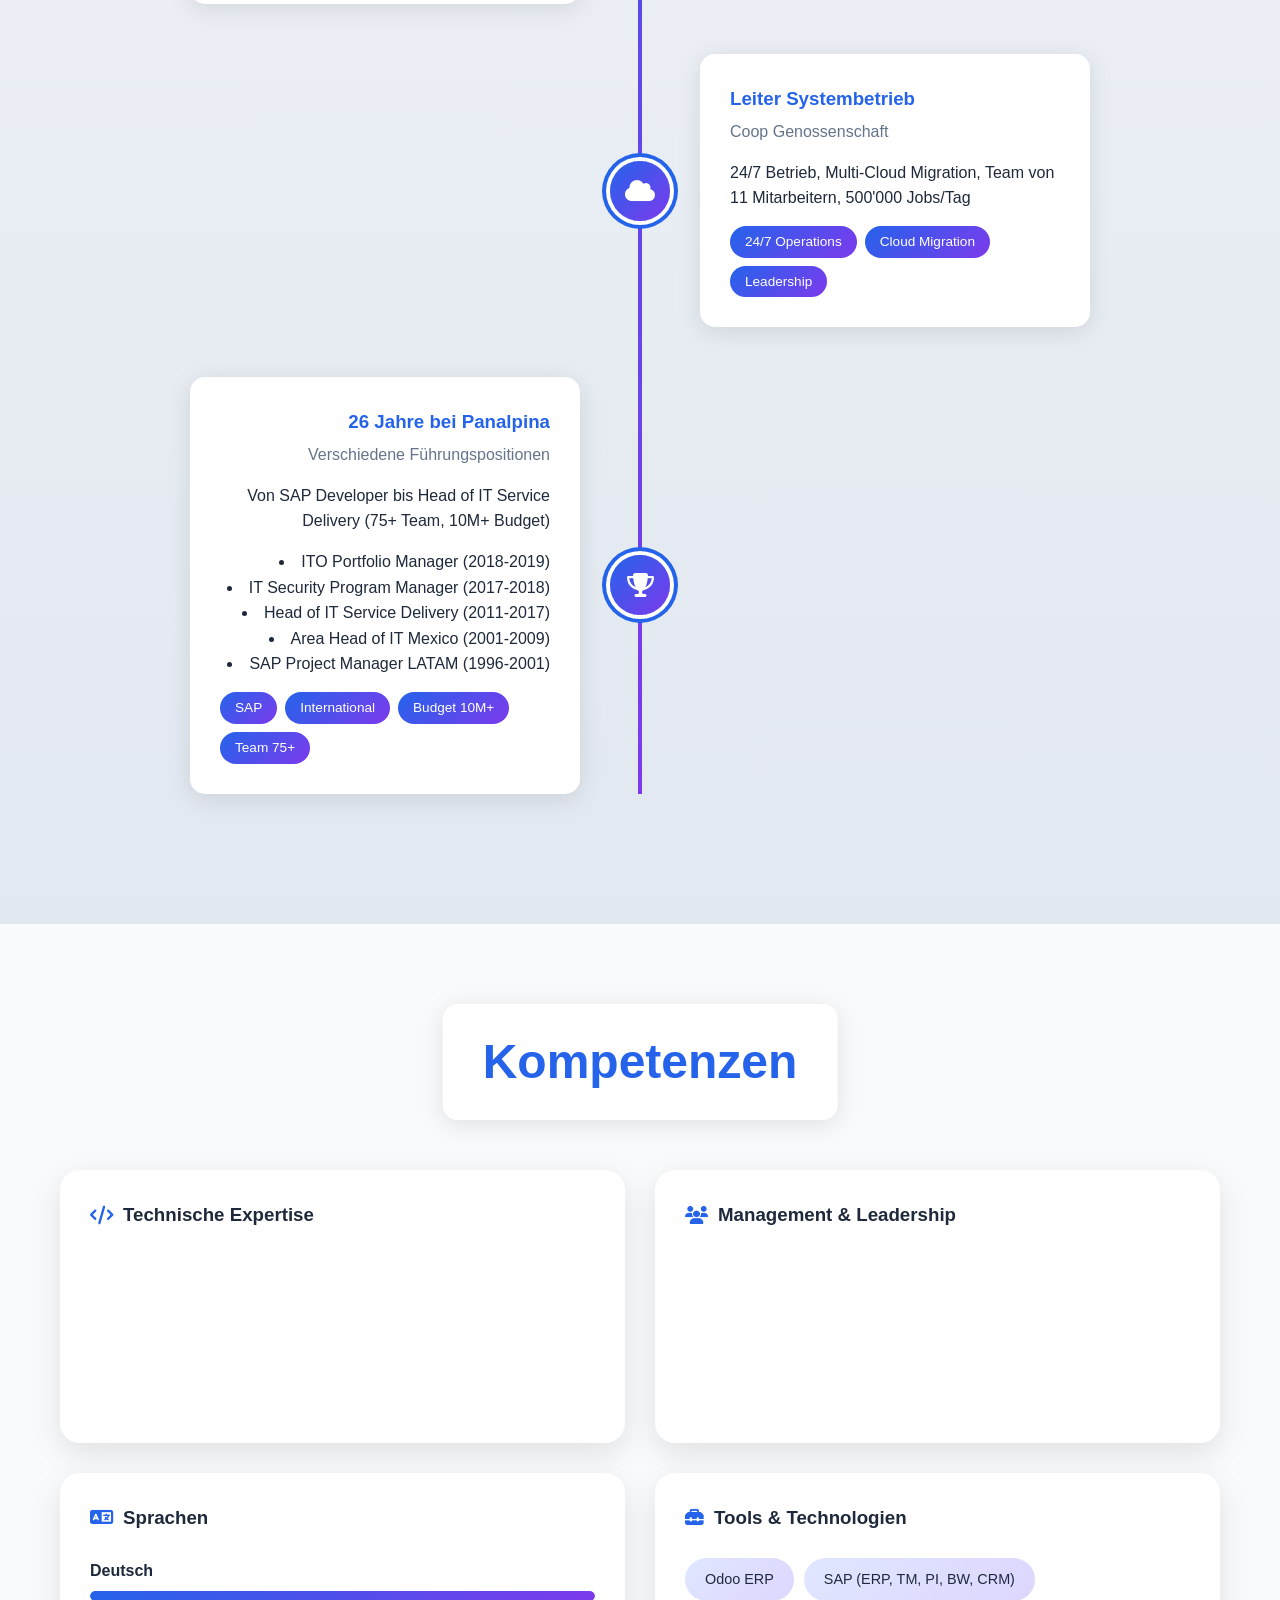
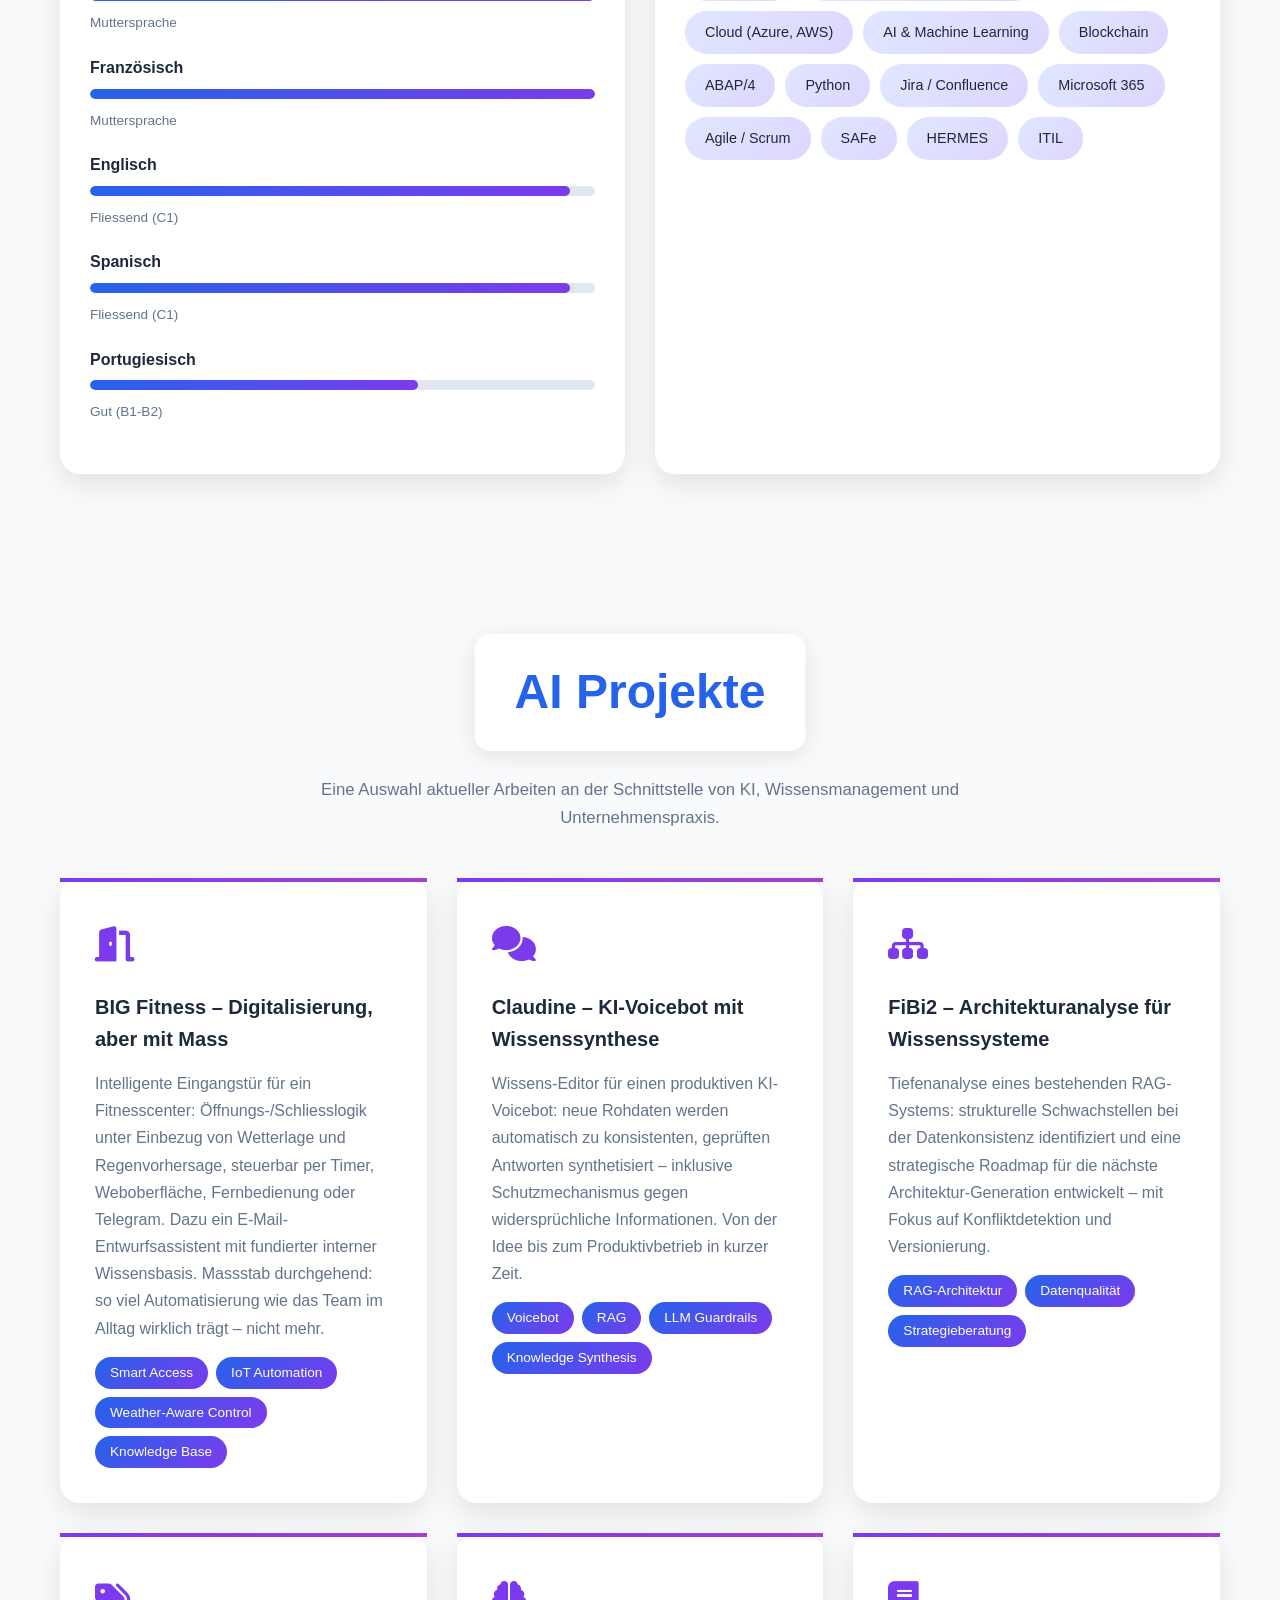
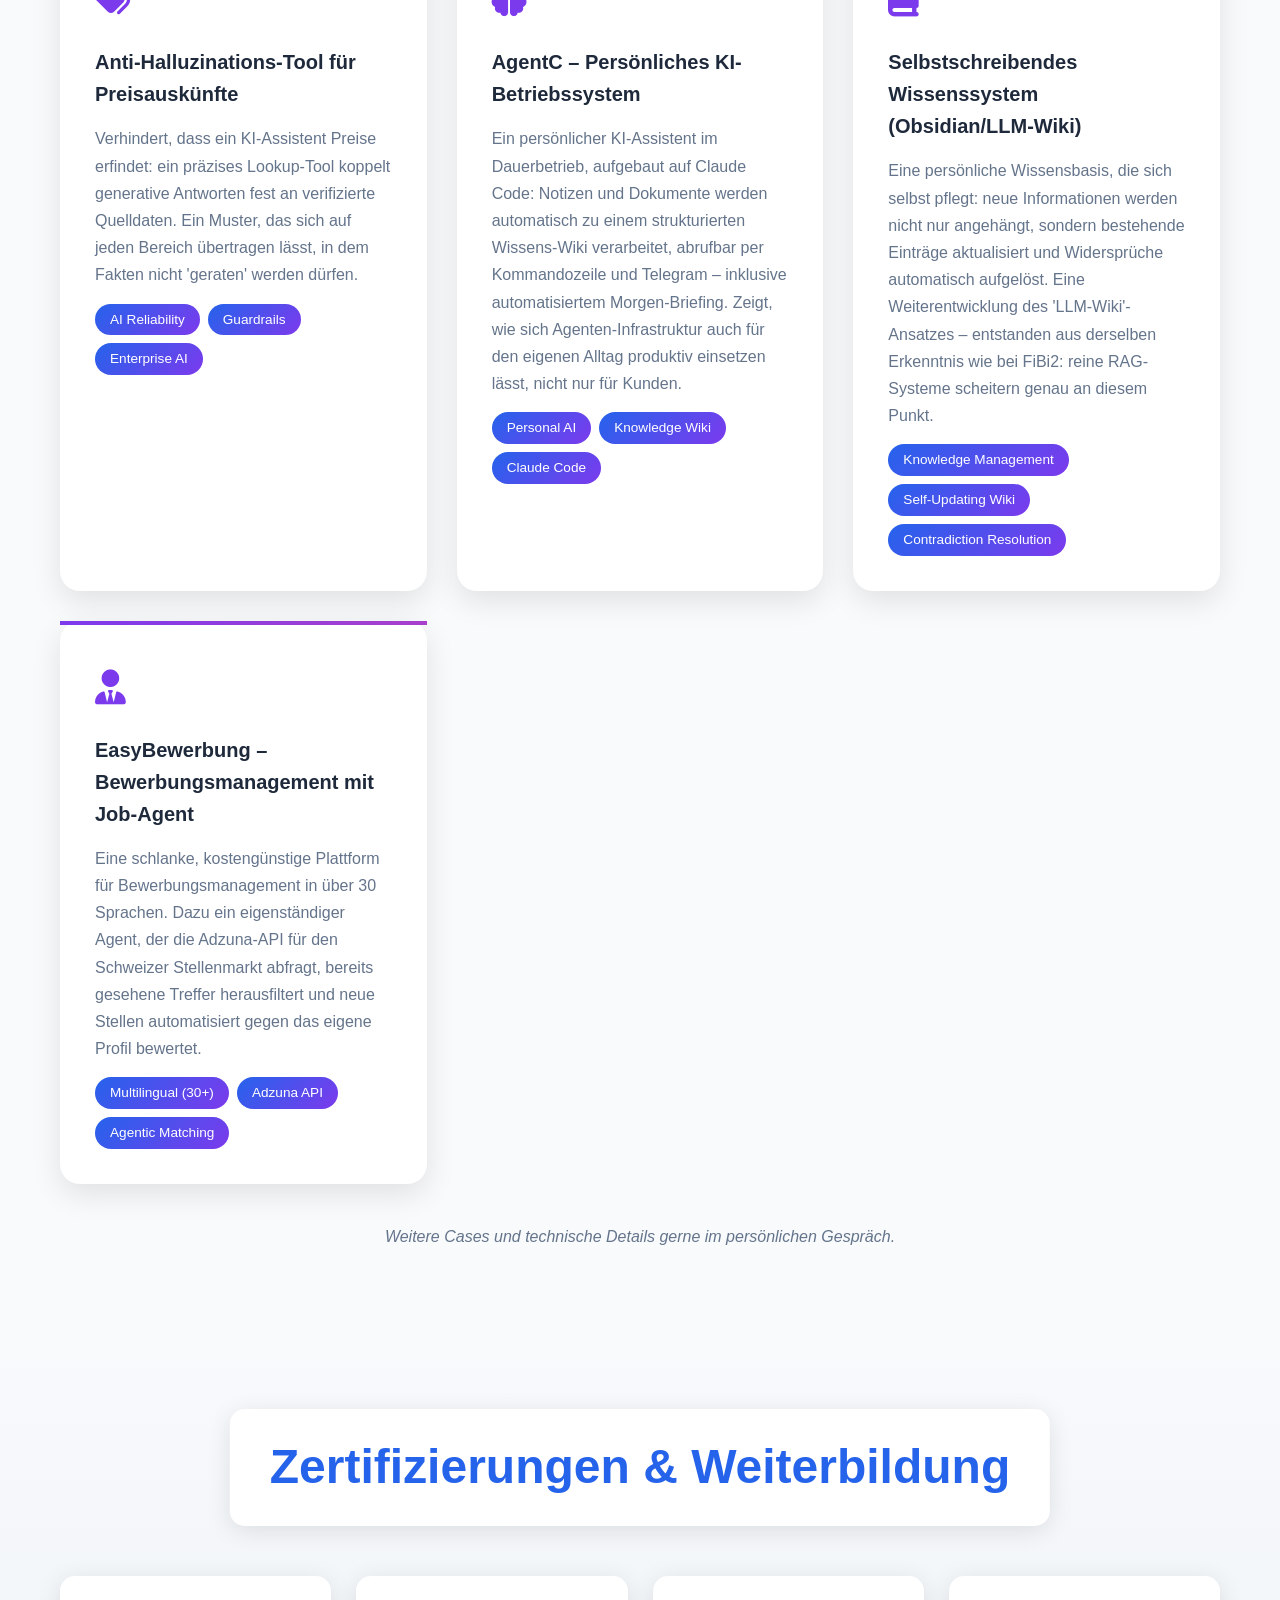
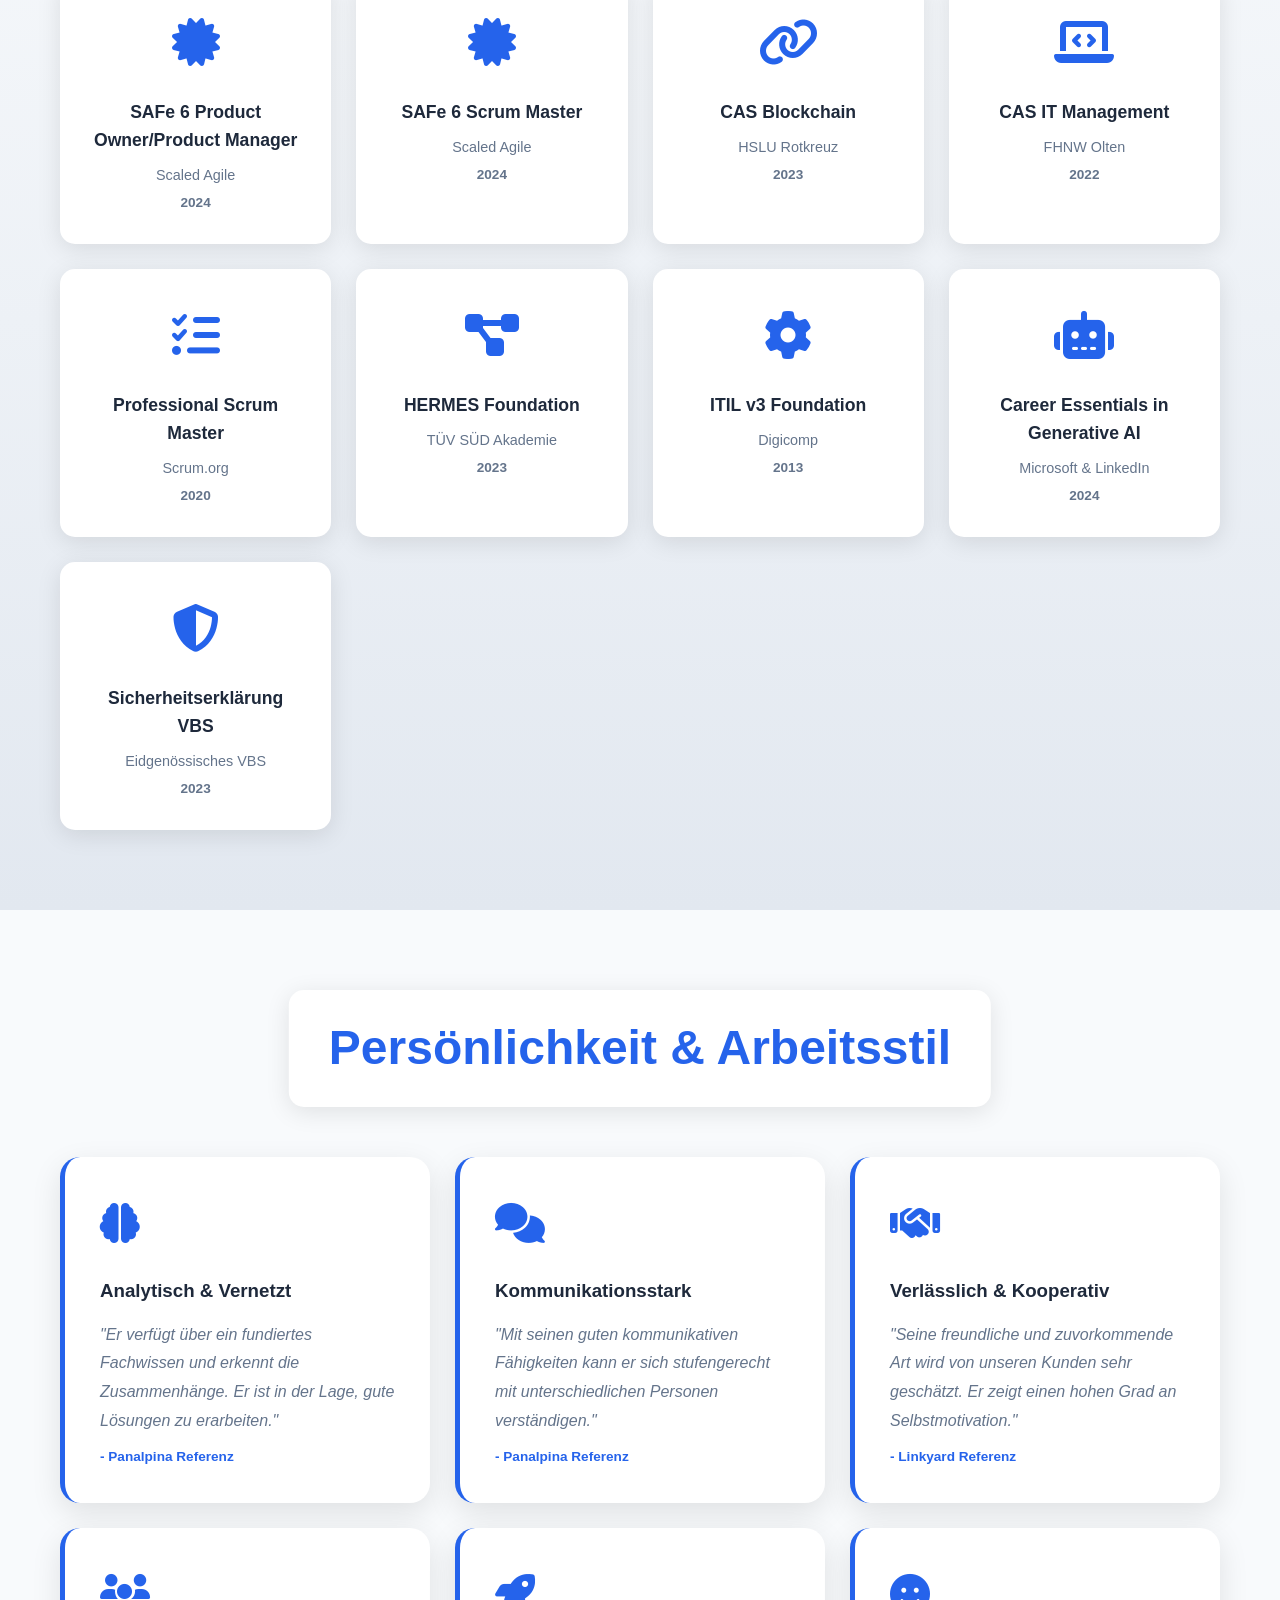
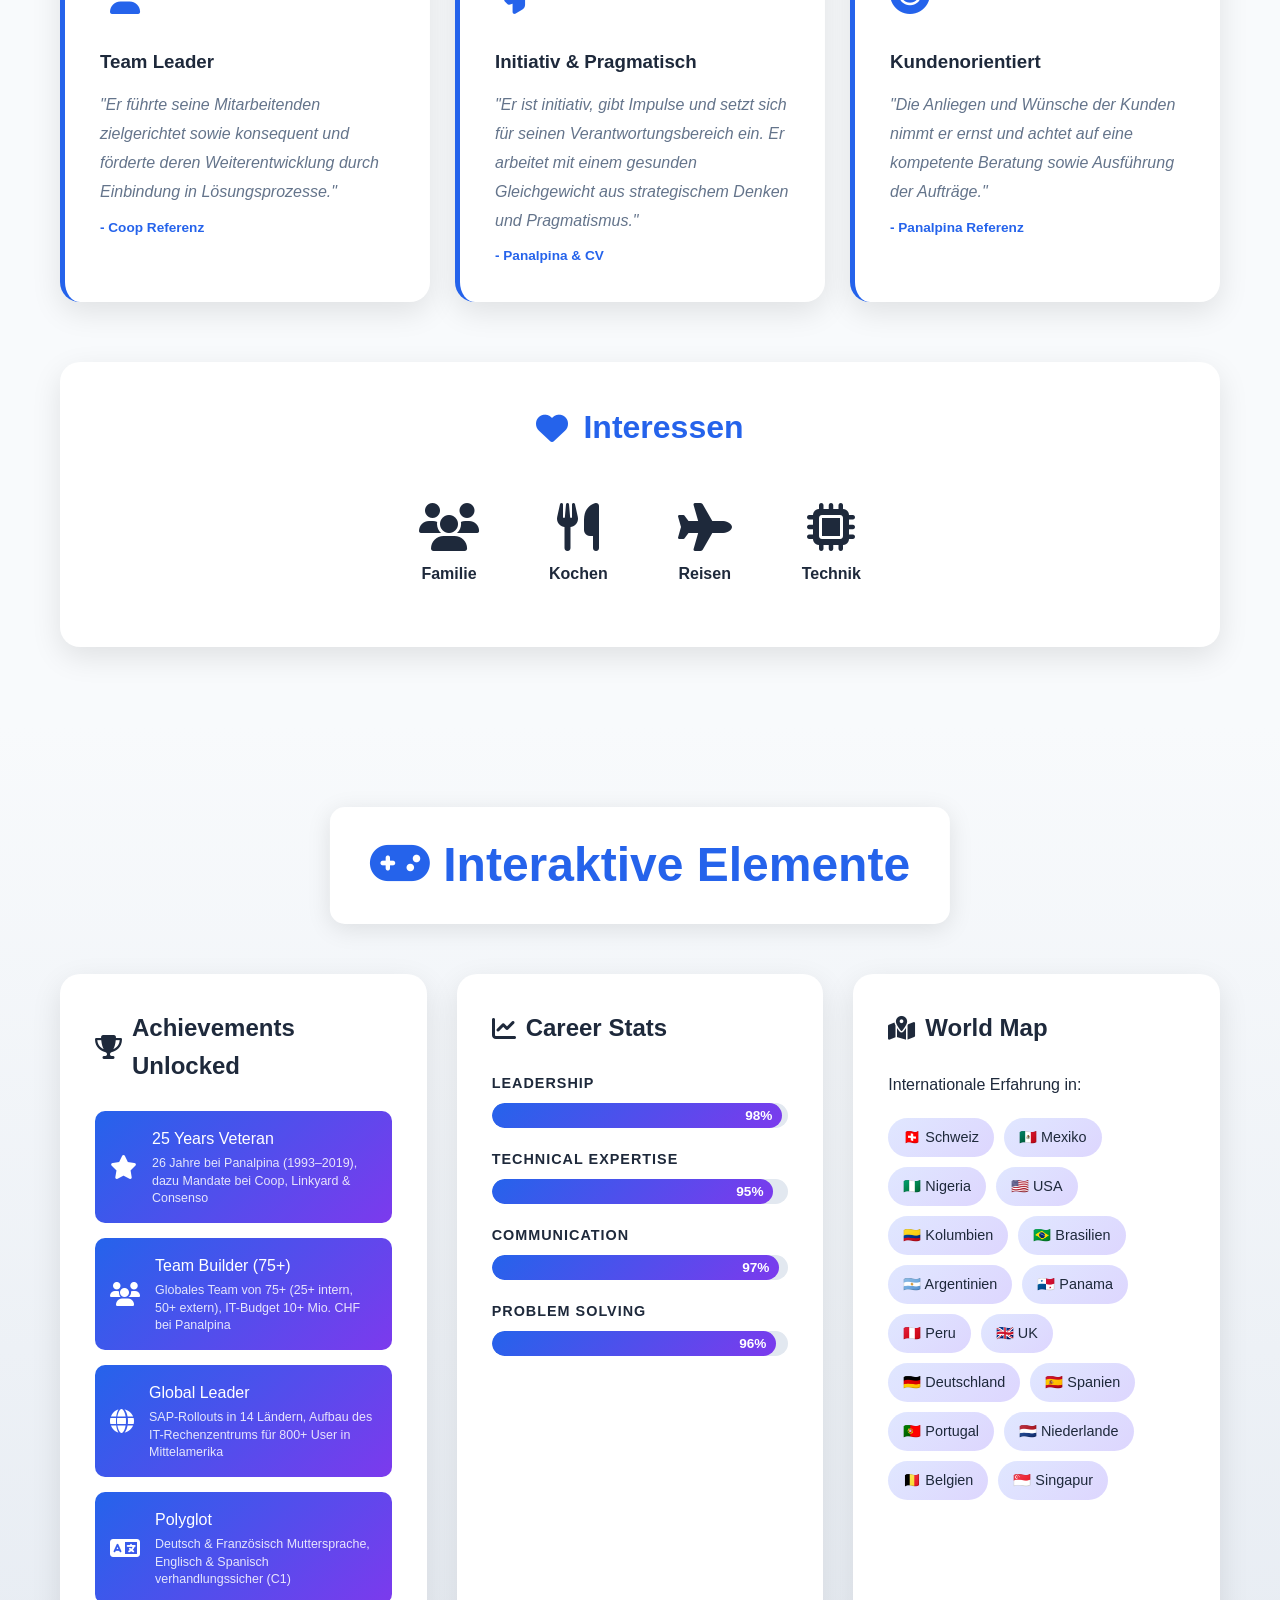
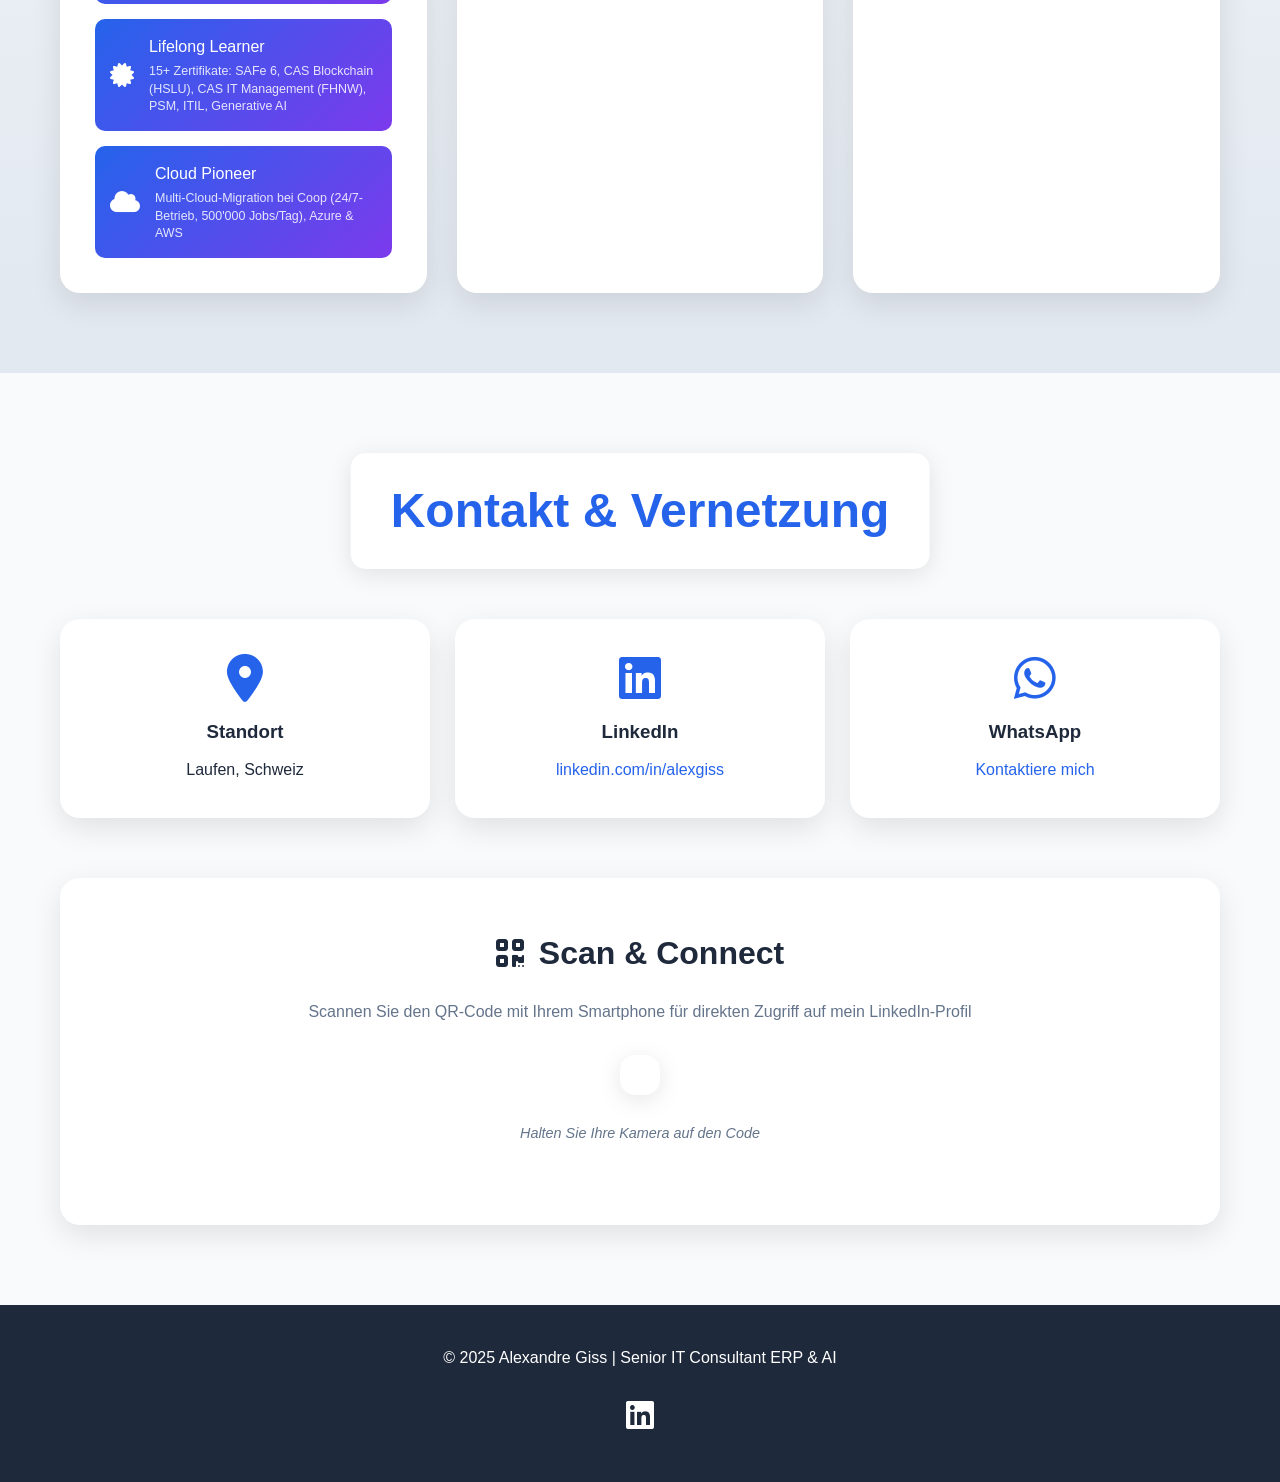
==== commit fe5df308: "Add EasyBewerbung case study Multilingual (30+) application management platform paired with an agent" ====
--- a/index.html
+++ b/index.html
@@ -356,6 +356,16 @@
                         <span class="tag">Contradiction Resolution</span>
                     </div>
                 </div>
+                <div class="case-study-card">
+                    <div class="case-study-icon"><i class="fas fa-user-tie"></i></div>
+                    <h3 data-de="EasyBewerbung – Bewerbungsmanagement mit Job-Agent" data-en="EasyBewerbung – Application Management with Job Agent" data-fr="EasyBewerbung – Gestion des candidatures avec agent d'emploi" data-es="EasyBewerbung – Gestión de candidaturas con agente de empleo">EasyBewerbung – Bewerbungsmanagement mit Job-Agent</h3>
+                    <p data-de="Eine schlanke, kostengünstige Plattform für Bewerbungsmanagement in über 30 Sprachen. Dazu ein eigenständiger Agent, der die Adzuna-API für den Schweizer Stellenmarkt abfragt, bereits gesehene Treffer herausfiltert und neue Stellen automatisiert gegen das eigene Profil bewertet." data-en="A lean, affordable platform for managing job applications in 30+ languages. Paired with a standalone agent that queries the Adzuna API for the Swiss job market, filters out already-seen listings, and automatically rates new postings against your own profile." data-fr="Une plateforme simple et abordable pour gérer les candidatures en plus de 30 langues. Associée à un agent autonome qui interroge l'API Adzuna pour le marché de l'emploi suisse, filtre les offres déjà vues et évalue automatiquement les nouvelles annonces par rapport à son propre profil." data-es="Una plataforma simple y económica para gestionar candidaturas en más de 30 idiomas. Combinada con un agente independiente que consulta la API de Adzuna para el mercado laboral suizo, filtra las ofertas ya vistas y evalúa automáticamente las nuevas vacantes según el propio perfil.">Eine schlanke, kostengünstige Plattform für Bewerbungsmanagement in über 30 Sprachen. Dazu ein eigenständiger Agent, der die Adzuna-API für den Schweizer Stellenmarkt abfragt, bereits gesehene Treffer herausfiltert und neue Stellen automatisiert gegen das eigene Profil bewertet.</p>
+                    <div class="tags">
+                        <span class="tag">Multilingual (30+)</span>
+                        <span class="tag">Adzuna API</span>
+                        <span class="tag">Agentic Matching</span>
+                    </div>
+                </div>
             </div>
             <p class="case-study-note" data-de="Weitere Cases und technische Details gerne im persönlichen Gespräch." data-en="More case studies and technical details available on request in a personal conversation." data-fr="D'autres cas et détails techniques volontiers lors d'un entretien personnel." data-es="Más casos y detalles técnicos con gusto en una conversación personal.">Weitere Cases und technische Details gerne im persönlichen Gespräch.</p>
         </div>
